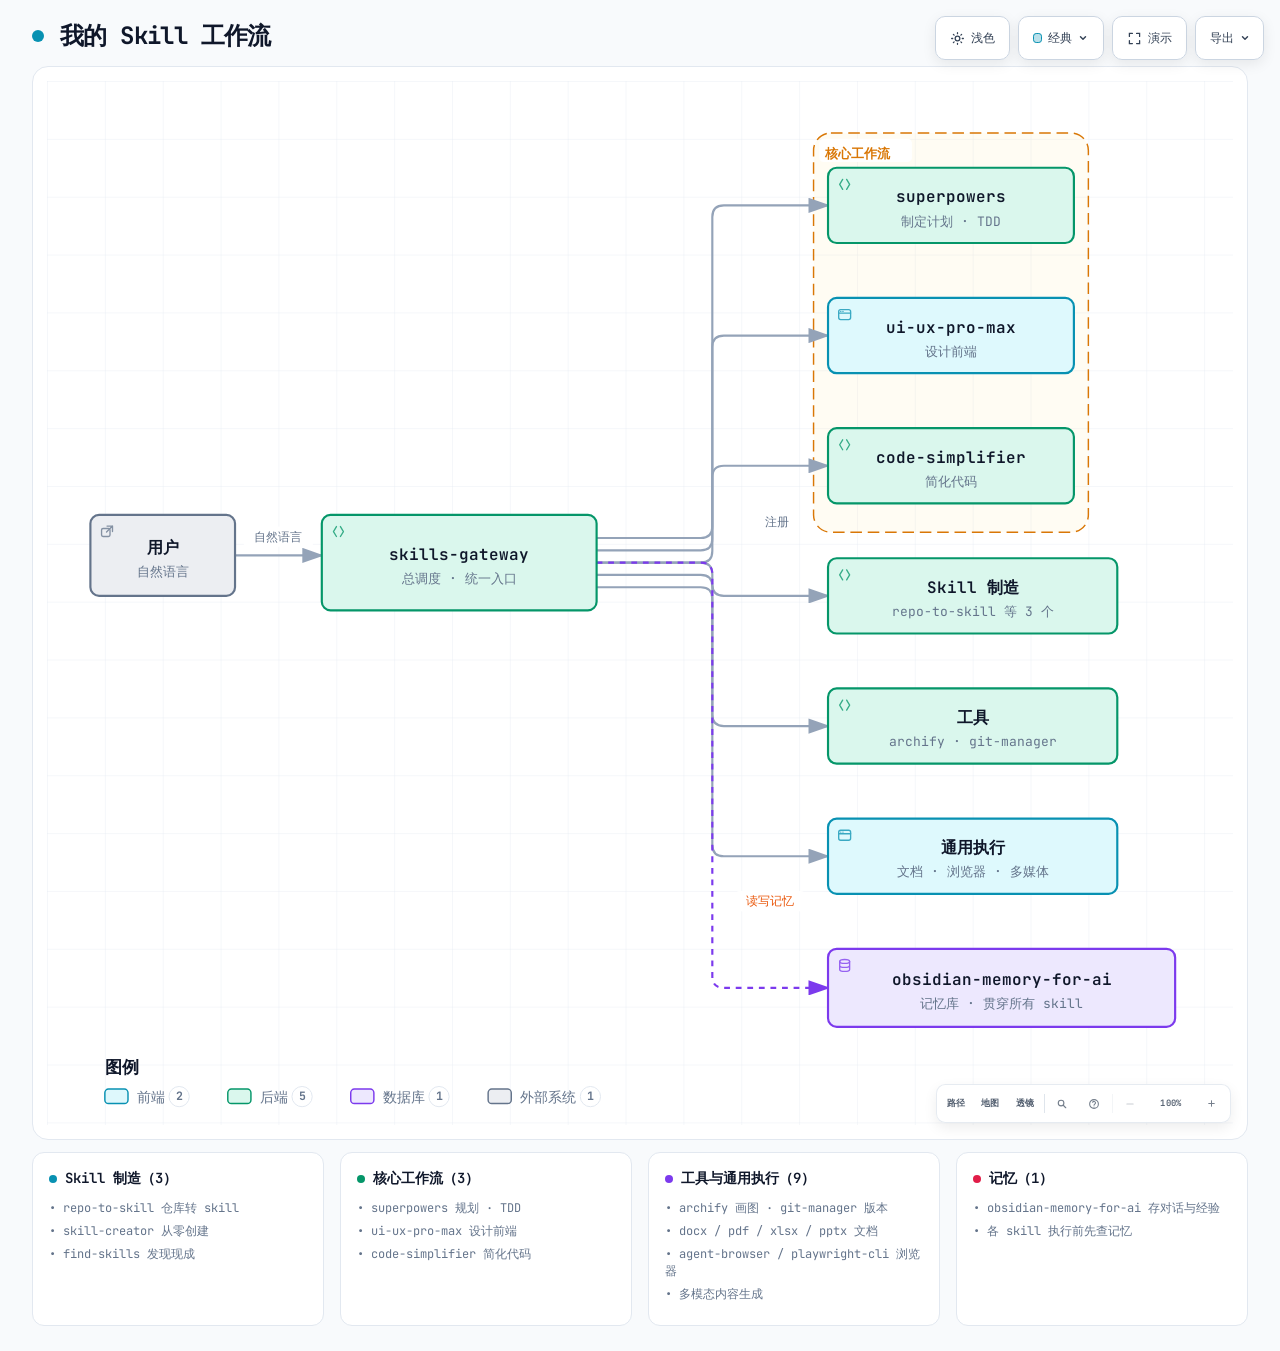
==== static/diagrams/skill-workflow.html @ 8b6e2d7c "init: Kolimn's Blog 个人 AI 实践笔记" ====
<!DOCTYPE html>
<html lang="zh-CN" data-theme="dark" data-preset="classic">
<head>
  <meta charset="UTF-8">
  <meta name="viewport" content="width=device-width, initial-scale=1.0">
  <meta name="generator" content="archify 2.16.0">
  <title>我的 Skill 工作流</title>
  <script>
    // Resolve the theme before first paint so light-preference users don't
    // see a dark flash. The toolbar script below re-applies with UI state.
    (function () {
      try {
        var theme = null;
        try {
          var param = new URLSearchParams(window.location.search).get('theme');
          if (param === 'light' || param === 'dark') theme = param;
          if (new URLSearchParams(window.location.search).get('embed') === '1') {
            document.documentElement.setAttribute('data-embed', 'true');
          }
          if (new URLSearchParams(window.location.search).get('present') === '1') {
            document.documentElement.setAttribute('data-present', 'true');
          }
        } catch (_) {}
        if (!theme) {
          try { theme = localStorage.getItem('archify-theme'); } catch (_) {}
        }
        if (theme !== 'light' && theme !== 'dark') {
          theme = window.matchMedia('(prefers-color-scheme: light)').matches ? 'light' : 'dark';
        }
        document.documentElement.setAttribute('data-theme', theme);
      } catch (_) {}
    })();
  </script>
  <!-- Async font load: a blackholed network must not block first paint.
       The body font stack falls back to system monospace until it lands. -->
  <link rel="preconnect" href="https://fonts.gstatic.com" crossorigin>
  <link href="https://fonts.googleapis.com/css2?family=JetBrains+Mono:wght@400;500;600;700&display=swap"
        rel="stylesheet" media="print" onload="this.media='all'">
  <noscript>
    <link href="https://fonts.googleapis.com/css2?family=JetBrains+Mono:wght@400;500;600;700&display=swap" rel="stylesheet">
  </noscript>
  <style>
    /* ==========================================================
       THEME VARIABLES — switch by toggling [data-theme] on <html>
       ========================================================== */
    :root,
    [data-theme="dark"] {
      --bg: #020617;
      --grid: #1e293b;
      --text: #ffffff;
      --text-muted: #94a3b8;
      --text-dim: #475569;
      /* UI chrome and menu hints need more contrast than SVG .t-dim accents */
      --text-faint: #7d8da1;

      --panel: rgba(15, 23, 42, 0.5);
      --panel-border: #1e293b;
      --lane-fill: rgba(15, 23, 42, 0.22);
      --lane-stroke: #334155;

      --arrow: #64748b;
      --arrow-emphasis: #34d399;

      /* Opaque mask color used behind semi-transparent component fills
         so the arrows drawn underneath are properly hidden. */
      --mask: #0f172a;

      --frontend-fill:    rgba(8, 51, 68, 0.4);
      --frontend-stroke:  #22d3ee;
      --backend-fill:     rgba(6, 78, 59, 0.4);
      --backend-stroke:   #34d399;
      --database-fill:    rgba(76, 29, 149, 0.4);
      --database-stroke:  #a78bfa;
      --cloud-fill:       rgba(120, 53, 15, 0.3);
      --cloud-stroke:     #fbbf24;
      --security-fill:    rgba(136, 19, 55, 0.4);
      --security-stroke:  #fb7185;
      --messagebus-fill:  rgba(251, 146, 60, 0.3);
      --messagebus-stroke:#fb923c;
      --external-fill:    rgba(30, 41, 59, 0.5);
      --external-stroke:  #94a3b8;

      --toolbar-bg:       rgba(15, 23, 42, 0.8);
      --toolbar-border:   #334155;
      --toolbar-text:     #e2e8f0;
      --toolbar-hover:    rgba(15, 23, 42, 0.95);
      --toolbar-menu-bg:  #0f172a;
    }

    [data-theme="light"] {
      --bg: #f8fafc;
      --grid: #e2e8f0;
      --text: #0f172a;
      --text-muted: #64748b;
      --text-dim: #94a3b8;
      --text-faint: #64748b;

      --panel: #ffffff;
      --panel-border: #e2e8f0;
      --lane-fill: rgba(248, 250, 252, 0.65);
      --lane-stroke: #cbd5e1;

      --arrow: #94a3b8;
      --arrow-emphasis: #059669;

      --mask: #ffffff;

      --frontend-fill:    rgba(34, 211, 238, 0.15);
      --frontend-stroke:  #0891b2;
      --backend-fill:     rgba(52, 211, 153, 0.18);
      --backend-stroke:   #059669;
      --database-fill:    rgba(167, 139, 250, 0.2);
      --database-stroke:  #7c3aed;
      --cloud-fill:       rgba(251, 191, 36, 0.18);
      --cloud-stroke:     #d97706;
      --security-fill:    rgba(251, 113, 133, 0.15);
      --security-stroke:  #e11d48;
      --messagebus-fill:  rgba(251, 146, 60, 0.15);
      --messagebus-stroke:#ea580c;
      --external-fill:    rgba(148, 163, 184, 0.18);
      --external-stroke:  #64748b;

      --toolbar-bg:       rgba(255, 255, 255, 0.92);
      --toolbar-border:   #cbd5e1;
      --toolbar-text:     #334155;
      --toolbar-hover:    #ffffff;
      --toolbar-menu-bg:  #ffffff;
    }

    /* ==========================================================
       SIGNAL FLOW — an opt-in, motion-forward visual preset.
       The variables also target a standalone exported SVG, whose
       root carries data-preset and data-theme directly.
       ========================================================== */
    [data-preset="signal-flow"][data-theme="dark"] {
      --bg: #030711;
      --grid: #15233a;
      --panel: rgba(6, 14, 28, 0.78);
      --panel-border: #1d3350;
      --lane-fill: rgba(9, 22, 40, 0.5);
      --lane-stroke: #2c4564;
      --text: #f5fbff;
      --text-muted: #9eb0c7;
      --text-dim: #52667f;
      --text-faint: #7890ad;
      --mask: #07101e;
      --frontend-fill: rgba(6, 182, 212, 0.14);
      --frontend-stroke: #67e8f9;
      --backend-fill: rgba(16, 185, 129, 0.14);
      --backend-stroke: #5eead4;
      --database-fill: rgba(139, 92, 246, 0.16);
      --database-stroke: #c4b5fd;
      --cloud-fill: rgba(245, 158, 11, 0.13);
      --cloud-stroke: #fcd34d;
      --security-fill: rgba(244, 63, 94, 0.13);
      --security-stroke: #fda4af;
      --messagebus-fill: rgba(249, 115, 22, 0.13);
      --messagebus-stroke: #fdba74;
      --external-fill: rgba(71, 85, 105, 0.24);
      --external-stroke: #a5b4c7;
      --arrow: #7890ad;
      --arrow-emphasis: #2dd4bf;
      --toolbar-bg: rgba(7, 16, 30, 0.86);
      --toolbar-border: #29415f;
      --toolbar-menu-bg: #07101e;
    }

    [data-preset="signal-flow"][data-theme="light"] {
      --bg: #f4f9fc;
      --grid: #d4e5ee;
      --panel: rgba(255, 255, 255, 0.82);
      --panel-border: #bfd5e2;
      --lane-fill: rgba(232, 243, 248, 0.62);
      --lane-stroke: #a9c5d5;
      --text: #102638;
      --text-muted: #587287;
      --text-dim: #8aa2b4;
      --text-faint: #668397;
      --mask: #ffffff;
      --frontend-fill: rgba(6, 182, 212, 0.09);
      --frontend-stroke: #0789a1;
      --backend-fill: rgba(5, 150, 105, 0.09);
      --backend-stroke: #087f69;
      --database-fill: rgba(124, 58, 237, 0.09);
      --database-stroke: #7254c7;
      --cloud-fill: rgba(217, 119, 6, 0.08);
      --cloud-stroke: #b9670b;
      --security-fill: rgba(225, 29, 72, 0.08);
      --security-stroke: #c53a59;
      --messagebus-fill: rgba(234, 88, 12, 0.08);
      --messagebus-stroke: #c65f27;
      --external-fill: rgba(100, 116, 139, 0.1);
      --external-stroke: #607a8c;
      --arrow: #7b97aa;
      --arrow-emphasis: #0d9488;
    }

    /* ==========================================================
       BLUEPRINT — a review-first drafting preset for deployment,
       infrastructure, and technical design documentation. It keeps
       the same semantic palette and geometry while trading glow for
       precise grid contrast, squared materials, and drafting marks.
       ========================================================== */
    [data-preset="blueprint"][data-theme="dark"] {
      --bg: #06131f;
      --grid: #17425a;
      --panel: rgba(7, 27, 43, 0.9);
      --panel-border: #27627f;
      --lane-fill: rgba(10, 43, 66, 0.36);
      --lane-stroke: #34799a;
      --text: #e3f6ff;
      --text-muted: #91b8ca;
      --text-dim: #557e92;
      --text-faint: #739caf;
      --mask: #0a2031;
      --frontend-fill: rgba(26, 157, 193, 0.14);
      --frontend-stroke: #66d9ef;
      --backend-fill: rgba(31, 155, 124, 0.13);
      --backend-stroke: #69dfbd;
      --database-fill: rgba(120, 105, 196, 0.14);
      --database-stroke: #b4a8ff;
      --cloud-fill: rgba(197, 145, 43, 0.13);
      --cloud-stroke: #ffd166;
      --security-fill: rgba(199, 76, 104, 0.13);
      --security-stroke: #ff8da1;
      --messagebus-fill: rgba(207, 112, 49, 0.13);
      --messagebus-stroke: #ffad66;
      --external-fill: rgba(84, 119, 139, 0.18);
      --external-stroke: #a7cad9;
      --arrow: #78a3b7;
      --arrow-emphasis: #64dfc1;
      --toolbar-bg: rgba(7, 28, 45, 0.92);
      --toolbar-border: #34799a;
      --toolbar-text: #d8f3ff;
      --toolbar-hover: rgba(18, 58, 83, 0.95);
      --toolbar-menu-bg: #0a2031;
    }

    [data-preset="blueprint"][data-theme="light"] {
      --bg: #edf7fa;
      --grid: #b5d5e1;
      --panel: rgba(249, 253, 255, 0.94);
      --panel-border: #78aabd;
      --lane-fill: rgba(210, 232, 240, 0.42);
      --lane-stroke: #83b2c4;
      --text: #123344;
      --text-muted: #4e7486;
      --text-dim: #86a6b4;
      --text-faint: #668c9d;
      --mask: #f9fdff;
      --frontend-fill: rgba(8, 145, 178, 0.08);
      --frontend-stroke: #087f9c;
      --backend-fill: rgba(5, 128, 101, 0.08);
      --backend-stroke: #08755f;
      --database-fill: rgba(100, 75, 180, 0.08);
      --database-stroke: #6757a8;
      --cloud-fill: rgba(181, 120, 15, 0.08);
      --cloud-stroke: #a86609;
      --security-fill: rgba(190, 48, 80, 0.07);
      --security-stroke: #b32f50;
      --messagebus-fill: rgba(196, 81, 22, 0.07);
      --messagebus-stroke: #b65120;
      --external-fill: rgba(79, 112, 128, 0.08);
      --external-stroke: #506f7e;
      --arrow: #6d93a5;
      --arrow-emphasis: #087f69;
      --toolbar-bg: rgba(247, 252, 254, 0.94);
      --toolbar-border: #8ab5c5;
      --toolbar-text: #294f61;
      --toolbar-hover: #ffffff;
      --toolbar-menu-bg: #f9fdff;
    }

    /* ==========================================================
       EDITORIAL — a warm, publication-minded preset for design
       reviews, launch notes, and documentation. The diagram keeps
       the same semantic palette and exact geometry, but trades
       software chrome for paper, ink, ruled structure, and one
       restrained vermilion accent.
       ========================================================== */
    [data-preset="editorial"][data-theme="dark"] {
      --bg: #181611;
      --grid: #39342a;
      --panel: rgba(35, 31, 24, 0.96);
      --panel-border: #625a4a;
      --lane-fill: rgba(52, 46, 35, 0.46);
      --lane-stroke: #726957;
      --text: #f4eddf;
      --text-muted: #b9ae9b;
      --text-dim: #776e60;
      --text-faint: #9d917e;
      --mask: #231f18;
      --frontend-fill: rgba(43, 133, 142, 0.16);
      --frontend-stroke: #7fc6c7;
      --backend-fill: rgba(63, 132, 92, 0.16);
      --backend-stroke: #8fc29e;
      --database-fill: rgba(117, 91, 141, 0.17);
      --database-stroke: #c0a4d0;
      --cloud-fill: rgba(170, 119, 49, 0.16);
      --cloud-stroke: #d8ad68;
      --security-fill: rgba(157, 69, 65, 0.17);
      --security-stroke: #df9085;
      --messagebus-fill: rgba(174, 79, 42, 0.16);
      --messagebus-stroke: #df946f;
      --external-fill: rgba(126, 115, 96, 0.18);
      --external-stroke: #b8ad99;
      --arrow: #948978;
      --arrow-emphasis: #dd6b3d;
      --toolbar-bg: rgba(35, 31, 24, 0.92);
      --toolbar-border: #625a4a;
      --toolbar-text: #eee5d5;
      --toolbar-hover: #302a20;
      --toolbar-menu-bg: #231f18;
    }

    [data-preset="editorial"][data-theme="light"] {
      --bg: #f2eee5;
      --grid: #d8d0c2;
      --panel: rgba(251, 248, 241, 0.97);
      --panel-border: #c4b9a6;
      --lane-fill: rgba(229, 221, 207, 0.42);
      --lane-stroke: #b8aa94;
      --text: #242018;
      --text-muted: #6f6658;
      --text-dim: #a09788;
      --text-faint: #817767;
      --mask: #fbf8f1;
      --frontend-fill: rgba(31, 117, 126, 0.09);
      --frontend-stroke: #287e84;
      --backend-fill: rgba(42, 119, 75, 0.09);
      --backend-stroke: #397b53;
      --database-fill: rgba(105, 75, 130, 0.09);
      --database-stroke: #765d86;
      --cloud-fill: rgba(157, 103, 31, 0.1);
      --cloud-stroke: #9a671f;
      --security-fill: rgba(153, 58, 52, 0.09);
      --security-stroke: #9e463f;
      --messagebus-fill: rgba(182, 70, 27, 0.09);
      --messagebus-stroke: #ad4b25;
      --external-fill: rgba(101, 91, 75, 0.09);
      --external-stroke: #746b5e;
      --arrow: #8a806f;
      --arrow-emphasis: #bb4c23;
      --toolbar-bg: rgba(251, 248, 241, 0.94);
      --toolbar-border: #c4b9a6;
      --toolbar-text: #40392f;
      --toolbar-hover: #fffdf8;
      --toolbar-menu-bg: #fbf8f1;
    }

    * { margin: 0; padding: 0; box-sizing: border-box; }

    body {
      font-family: 'JetBrains Mono', ui-monospace, SFMono-Regular, Menlo, Consolas, 'DejaVu Sans Mono', 'Liberation Mono', 'Noto Sans Mono CJK SC', 'PingFang SC', 'Hiragino Sans GB', 'Microsoft YaHei', monospace;
      background: var(--bg);
      min-height: 100vh;
      padding: 2rem;
      color: var(--text);
      transition: background 0.2s ease, color 0.2s ease;
    }

    html[data-preset="signal-flow"] body {
      background-image:
        radial-gradient(circle at 18% -8%, rgba(34, 211, 238, 0.14), transparent 34rem),
        radial-gradient(circle at 92% 18%, rgba(139, 92, 246, 0.12), transparent 30rem);
      background-attachment: fixed;
    }
    html[data-preset="signal-flow"][data-theme="light"] body {
      background-image:
        radial-gradient(circle at 18% -8%, rgba(6, 182, 212, 0.12), transparent 34rem),
        radial-gradient(circle at 92% 18%, rgba(139, 92, 246, 0.08), transparent 30rem);
    }
    html[data-preset="blueprint"] body {
      background-image:
        linear-gradient(var(--grid) 1px, transparent 1px),
        linear-gradient(90deg, var(--grid) 1px, transparent 1px);
      background-size: 32px 32px;
      background-position: -1px -1px;
      background-attachment: fixed;
    }
    html[data-preset="editorial"] body {
      background-image:
        linear-gradient(90deg, transparent 0, transparent 5.4rem, color-mix(in srgb, var(--security-stroke) 18%, transparent) 5.4rem, color-mix(in srgb, var(--security-stroke) 18%, transparent) calc(5.4rem + 1px), transparent calc(5.4rem + 1px)),
        repeating-linear-gradient(0deg, transparent 0, transparent 31px, color-mix(in srgb, var(--grid) 36%, transparent) 31px, color-mix(in srgb, var(--grid) 36%, transparent) 32px);
      background-attachment: fixed;
    }

    /* Gallery/embed mode keeps the generated artifact as the source of truth
       while presenting only its diagram surface inside a proof card. */
    html[data-embed="true"] body {
      min-height: 0;
      padding: 0;
      overflow: hidden;
      background: var(--bg);
      background-image: none;
    }
    html[data-embed="true"] .toolbar,
    html[data-embed="true"] .header,
    html[data-embed="true"] .cards,
    html[data-embed="true"] .diagram-nav,
    html[data-embed="true"] .overview-map,
    html[data-embed="true"] .focus-chip,
    html[data-embed="true"] .route-probe,
    html[data-embed="true"] .semantic-lens,
    html[data-embed="true"] .diagram-guide,
    html[data-embed="true"] .node-finder,
    html[data-embed="true"] .guided-views { display: none !important; }
    html[data-embed="true"] .container { max-width: none; }
    html[data-embed="true"] .diagram-container {
      padding: 0.5rem;
      border: 0;
      border-radius: 0;
      box-shadow: none;
    }
    html[data-embed="true"] .diagram-container svg { min-width: 0; }

    /* Share Chapter Cue lives in the HTML viewer layer, not inside the SVG.
       It gives one-shot embeds a title, authored note, truthful stop order,
       and lifecycle state while canonical diagram geometry stays untouched. */
    .share-chapter-cue { display: none; }
    html[data-embed="true"][data-share-playback="true"] .share-chapter-cue:not([hidden]),
    html[data-embed="true"][data-share-moment="true"] .share-chapter-cue:not([hidden]) {
      position: absolute;
      z-index: 18;
      top: 0.85rem;
      left: 50%;
      display: grid;
      grid-template-columns: auto minmax(9rem, 13.5rem) minmax(0, 1fr);
      align-items: center;
      gap: 0.45rem 0.85rem;
      width: min(52rem, calc(100% - 1.5rem));
      min-height: 3.35rem;
      padding: 0.55rem 0.75rem 0.65rem;
      overflow: hidden;
      border: 1px solid color-mix(in srgb, var(--frontend-stroke) 42%, var(--toolbar-border));
      border-radius: 0.75rem;
      background:
        linear-gradient(115deg, color-mix(in srgb, var(--frontend-fill) 52%, transparent), transparent 45%),
        color-mix(in srgb, var(--toolbar-menu-bg) 92%, transparent);
      color: var(--toolbar-text);
      box-shadow: 0 14px 42px rgba(0, 0, 0, 0.3), inset 0 1px 0 rgba(255, 255, 255, 0.045);
      backdrop-filter: blur(16px);
      pointer-events: none;
      animation: archify-share-cue-enter 280ms cubic-bezier(0.22, 1, 0.36, 1) both;
    }
    html[data-preset="blueprint"] .share-chapter-cue {
      border-radius: 0.2rem;
      background:
        linear-gradient(90deg, color-mix(in srgb, var(--frontend-fill) 46%, transparent), transparent 36%),
        var(--toolbar-menu-bg);
      box-shadow: 0 10px 28px rgba(0, 0, 0, 0.2);
      backdrop-filter: none;
    }
    html[data-preset="editorial"] .share-chapter-cue {
      border-color: var(--panel-border);
      background:
        linear-gradient(90deg, color-mix(in srgb, var(--security-fill) 58%, transparent), transparent 42%),
        var(--toolbar-menu-bg);
      box-shadow: 0 10px 30px color-mix(in srgb, #000 18%, transparent);
      backdrop-filter: none;
    }
    html[data-preset="editorial"] .share-chapter-state { color: var(--arrow-emphasis); }
    html[data-preset="editorial"] .share-chapter-state::before {
      border-radius: 0;
      box-shadow: none;
      transform: rotate(45deg) scale(0.8);
    }
    .share-chapter-index {
      display: grid;
      gap: 0.12rem;
      min-width: 5rem;
      padding-right: 0.75rem;
      border-right: 1px solid var(--toolbar-border);
    }
    .share-chapter-state {
      display: inline-flex;
      align-items: center;
      gap: 0.36rem;
      color: var(--frontend-stroke);
      font-size: 0.5rem;
      font-weight: 800;
      letter-spacing: 0.14em;
      text-transform: uppercase;
    }
    .share-chapter-state::before {
      width: 0.38rem;
      height: 0.38rem;
      border-radius: 50%;
      background: currentColor;
      box-shadow: 0 0 10px currentColor;
      content: '';
    }
    .share-chapter-cue[data-state="playing"] .share-chapter-state::before {
      animation: archify-share-cue-pulse 1.15s ease-in-out infinite;
    }
    .share-chapter-count {
      color: var(--text-faint);
      font-size: 0.5rem;
      font-weight: 700;
      letter-spacing: 0.08em;
      text-transform: uppercase;
    }
    .share-chapter-copy { min-width: 0; }
    .share-chapter-copy strong,
    .share-chapter-copy small,
    .share-chapter-route {
      display: block;
      overflow: hidden;
      text-overflow: ellipsis;
      white-space: nowrap;
    }
    .share-chapter-copy strong {
      color: var(--toolbar-text);
      font-size: 0.6875rem;
      line-height: 1.35;
    }
    .share-chapter-copy small {
      margin-top: 0.08rem;
      color: var(--text-muted);
      font-size: 0.5rem;
      line-height: 1.35;
    }
    .share-chapter-route {
      color: color-mix(in srgb, var(--frontend-stroke) 76%, var(--text-muted));
      font-size: 0.5625rem;
      font-weight: 650;
      letter-spacing: 0.015em;
      text-align: right;
    }
    .share-chapter-progress {
      position: absolute;
      right: 0;
      bottom: 0;
      left: 0;
      height: 2px;
      overflow: hidden;
      background: color-mix(in srgb, var(--toolbar-border) 72%, transparent);
    }
    .share-chapter-progress span {
      display: block;
      width: 100%;
      height: 100%;
      background: linear-gradient(90deg, var(--frontend-stroke), var(--database-stroke));
      box-shadow: 0 0 12px var(--frontend-stroke);
      transform: scaleX(0);
      transform-origin: left center;
    }

    /* Presentation Stage is a viewer-only layer: it gives the live diagram
       the viewport while keeping guided views, theme, focus, and exports real.
       Embed mode wins when both query parameters are present. */
    html[data-present="true"]:not([data-embed="true"]) body {
      height: 100dvh;
      min-height: 0;
      padding: 1rem;
      overflow: hidden;
    }
    html[data-present="true"]:not([data-embed="true"]) .container {
      display: flex;
      flex-direction: column;
      gap: 0.75rem;
      width: 100%;
      max-width: none;
      height: calc(100dvh - 2rem);
    }
    html[data-present="true"]:not([data-embed="true"]) .header {
      flex: none;
      min-width: 0;
      margin: 0;
      padding-right: 23rem;
    }
    html[data-present="true"]:not([data-embed="true"]) .header-row { margin-bottom: 0.25rem; }
    html[data-present="true"]:not([data-embed="true"]) .subtitle {
      overflow: hidden;
      text-overflow: ellipsis;
      white-space: nowrap;
    }
    html[data-present="true"]:not([data-embed="true"]) .guided-views {
      flex: none;
      margin-bottom: 0;
    }
    html[data-present="true"]:not([data-embed="true"]) .diagram-container {
      display: flex;
      flex: 1 1 auto;
      align-items: center;
      justify-content: center;
      min-height: 0;
      padding: 0.75rem;
      padding-bottom: calc(0.75rem + var(--archify-nav-reserve));
    }
    html[data-present="true"]:not([data-embed="true"]) .diagram-container > svg {
      flex: 1 1 auto;
      height: 100%;
      min-height: 0;
      width: 100%;
      min-width: 0;
    }
    html[data-present="true"]:not([data-embed="true"]) .cards { display: none; }
    html[data-present="true"]:not([data-embed="true"]) #btn-present {
      border-color: var(--frontend-stroke);
      color: var(--frontend-stroke);
    }

    /* The reader owns only the outer scale. Wide diagrams keep one authored
       SVG/viewBox while the runtime chooses a desktop width from the actual
       vertical budget. This avoids device-specific files and breakpoint
       jumps between a laptop and a tall monitor. */
    .container {
      width: 100%;
      max-width: var(--archify-reader-width, 1440px);
      margin: 0 auto;
    }
    @media (min-width: 768px) and (max-height: 920px) {
      .header { margin-bottom: 1rem; }
      .diagram-container { padding: 1rem; }
      .cards { margin-top: 1rem; }
      .card { padding: 1rem; }
    }

    .header { margin-bottom: 1.5rem; padding-right: 29.5rem; }

    html[data-preset="signal-flow"] .header,
    html[data-preset="blueprint"] .header,
    html[data-preset="editorial"] .header { padding-right: 29.5rem; }

    .header-row {
      display: flex;
      align-items: center;
      gap: 1rem;
      margin-bottom: 0.5rem;
    }

    .pulse-dot {
      width: 12px;
      height: 12px;
      background: var(--frontend-stroke);
      border-radius: 50%;
      animation: none;
    }

    html[data-motion-capable="true"] .pulse-dot { animation: pulse 2s infinite; }

    @keyframes pulse {
      0%, 100% { opacity: 1; }
      50% { opacity: 0.5; }
    }

    h1 {
      font-size: 1.5rem;
      font-weight: 700;
      letter-spacing: -0.025em;
    }

    .subtitle {
      color: var(--text-muted);
      font-size: 0.875rem;
      margin-left: 1.75rem;
    }

    html[data-preset="signal-flow"] .header-row::after {
      content: attr(data-preset-badge-signal-flow);
      margin-left: auto;
      color: var(--frontend-stroke);
      border: 1px solid var(--frontend-stroke);
      border-radius: 999px;
      padding: 0.28rem 0.6rem;
      font-size: 0.625rem;
      letter-spacing: 0.12em;
      opacity: 0.82;
      box-shadow: 0 0 20px rgba(34, 211, 238, 0.12);
      white-space: nowrap;
    }

    html[data-preset="blueprint"] .pulse-dot {
      width: 10px;
      height: 10px;
      border: 1px solid var(--frontend-stroke);
      border-radius: 1px;
      background: transparent;
      box-shadow: inset 0 0 0 2px var(--bg);
      transform: rotate(45deg);
      animation: none;
    }
    html[data-preset="blueprint"] .header-row::after {
      content: attr(data-preset-badge-blueprint);
      margin-left: auto;
      padding: 0.28rem 0.55rem;
      border-top: 1px solid var(--frontend-stroke);
      border-bottom: 1px solid var(--frontend-stroke);
      color: var(--frontend-stroke);
      font-size: 0.5625rem;
      font-weight: 700;
      letter-spacing: 0.14em;
      white-space: nowrap;
    }

    html[data-preset="editorial"] h1,
    html[data-preset="editorial"] .card h3 {
      font-family: Georgia, 'Times New Roman', 'Songti SC', STSong, serif;
      letter-spacing: -0.02em;
    }
    html[data-preset="editorial"] h1 { font-size: 1.72rem; font-weight: 600; }
    html[data-preset="editorial"] .pulse-dot {
      width: 9px;
      height: 9px;
      border: 1px solid var(--arrow-emphasis);
      border-radius: 0;
      background: var(--arrow-emphasis);
      box-shadow: 0 0 0 3px color-mix(in srgb, var(--arrow-emphasis) 14%, transparent);
      transform: rotate(45deg);
      animation: none;
    }
    html[data-preset="editorial"] .header-row::after {
      content: attr(data-preset-badge-editorial);
      margin-left: auto;
      padding: 0.32rem 0 0.24rem;
      border-bottom: 2px solid var(--arrow-emphasis);
      color: var(--arrow-emphasis);
      font-family: Georgia, 'Times New Roman', serif;
      font-size: 0.625rem;
      font-style: italic;
      font-weight: 600;
      letter-spacing: 0.08em;
      white-space: nowrap;
    }

    .diagram-container {
      --archify-nav-reserve: 0px;
      background: var(--panel);
      border-radius: 1rem;
      border: 1px solid var(--panel-border);
      padding: 1.5rem;
      padding-bottom: calc(1.5rem + var(--archify-nav-reserve));
      overflow: hidden;
      position: relative;
    }

    html[data-preset="signal-flow"] .diagram-container {
      position: relative;
      overflow: hidden;
      background: linear-gradient(180deg, rgba(8, 20, 38, 0.82), rgba(3, 8, 18, 0.94));
      box-shadow: inset 0 1px 0 rgba(255, 255, 255, 0.04), 0 28px 80px rgba(0, 0, 0, 0.34);
    }
    html[data-preset="signal-flow"][data-theme="light"] .diagram-container {
      background: linear-gradient(180deg, rgba(255, 255, 255, 0.9), rgba(237, 246, 250, 0.94));
      box-shadow: inset 0 1px 0 rgba(255, 255, 255, 0.72), 0 24px 60px rgba(45, 78, 99, 0.12);
    }
    html[data-preset="blueprint"] .diagram-container {
      border-color: var(--panel-border);
      border-radius: 0.35rem;
      background: var(--panel);
      box-shadow:
        inset 0 0 0 1px color-mix(in srgb, var(--panel-border) 34%, transparent),
        0 18px 48px rgba(0, 0, 0, 0.16);
    }
    html[data-preset="blueprint"] .diagram-container::after {
      content: "";
      position: absolute;
      z-index: 10;
      inset: 0.7rem;
      pointer-events: none;
      background:
        linear-gradient(var(--frontend-stroke), var(--frontend-stroke)) left top / 1.35rem 1px no-repeat,
        linear-gradient(var(--frontend-stroke), var(--frontend-stroke)) left top / 1px 1.35rem no-repeat,
        linear-gradient(var(--frontend-stroke), var(--frontend-stroke)) right top / 1.35rem 1px no-repeat,
        linear-gradient(var(--frontend-stroke), var(--frontend-stroke)) right top / 1px 1.35rem no-repeat,
        linear-gradient(var(--frontend-stroke), var(--frontend-stroke)) left bottom / 1.35rem 1px no-repeat,
        linear-gradient(var(--frontend-stroke), var(--frontend-stroke)) left bottom / 1px 1.35rem no-repeat,
        linear-gradient(var(--frontend-stroke), var(--frontend-stroke)) right bottom / 1.35rem 1px no-repeat,
        linear-gradient(var(--frontend-stroke), var(--frontend-stroke)) right bottom / 1px 1.35rem no-repeat;
      opacity: 0.58;
    }
    html[data-preset="editorial"] .diagram-container {
      overflow: hidden;
      border-color: var(--panel-border);
      border-radius: 0.38rem;
      background:
        linear-gradient(90deg, color-mix(in srgb, var(--security-fill) 58%, transparent), transparent 12%),
        var(--panel);
      box-shadow:
        0 1px 0 color-mix(in srgb, var(--text) 6%, transparent),
        0 18px 48px color-mix(in srgb, #000 19%, transparent);
    }
    html[data-preset="editorial"] .diagram-container::after {
      position: absolute;
      z-index: 10;
      top: 0.72rem;
      right: 1.25rem;
      padding: 0.2rem 0.52rem;
      border: 1px solid var(--panel-border);
      background: var(--panel);
      color: var(--arrow-emphasis);
      content: attr(data-preset-badge-editorial-plate);
      font-family: Georgia, 'Times New Roman', serif;
      font-size: 0.52rem;
      font-style: italic;
      font-weight: 600;
      letter-spacing: 0.09em;
      pointer-events: none;
    }
    html[data-embed="true"][data-preset="editorial"] .diagram-container::after { display: none; }
    html[data-motion-capable="true"][data-preset="signal-flow"][data-ambient-motion="running"] .diagram-container::before {
      content: "";
      position: absolute;
      inset: 0;
      pointer-events: none;
      background: linear-gradient(115deg, transparent 28%, rgba(103, 232, 249, 0.035) 48%, transparent 68%);
      transform: translateX(-70%);
      animation: archify-signal-scan 4.8s ease-in-out 1 both;
    }

    /* Motion Governor gives the reader a real static state and gives the
       strongest semantic action the only motion budget. Atmosphere resets to
       its authored base instead of freezing mid-cycle. Static artifacts never
       start a decorative pulse or scan. */
    html:not([data-motion-capable="true"]) svg[data-animation="trace"] [data-animate] {
      animation: none !important;
    }
    html[data-motion="still"] .pulse-dot,
    html[data-motion="still"] .diagram-container::before,
    html[data-motion="still"] svg[data-animation="trace"] [data-animate],
    html[data-motion-owner] .pulse-dot,
    html[data-motion-owner] .diagram-container::before,
    html[data-motion-owner] svg[data-animation="trace"] [data-animate],
    html[data-embed="true"] .pulse-dot,
    html[data-embed="true"] .diagram-container::before,
    html[data-share-playback="true"] .pulse-dot,
    html[data-share-playback="true"] .diagram-container::before,
    html[data-document-hidden="true"] .pulse-dot,
    html[data-document-hidden="true"] .diagram-container::before,
    html[data-document-hidden="true"] svg[data-animation="trace"] [data-animate] {
      animation: none !important;
    }
    html[data-motion="still"] .diagram-container::before,
    html[data-motion-owner] .diagram-container::before,
    html[data-embed="true"] .diagram-container::before,
    html[data-share-playback="true"] .diagram-container::before {
      opacity: 0;
    }
    html[data-motion="still"] .guided-view-progress span,
    html[data-motion="still"] .guided-story-caption,
    html[data-motion="still"] .story-trail-flow,
    html[data-motion="still"] .intent-trace-flow,
    html[data-motion="still"] .route-probe-flow,
    html[data-motion="still"] .route-journey-flow,
    html[data-motion="still"] .semantic-lens-flow,
    html[data-motion="still"] .diagram-guide,
    html[data-motion="still"] [data-story-step],
    html[data-motion="still"] .overview-map-live,
    html[data-motion="still"] .guided-view-stop,
    html[data-motion="still"] .share-chapter-cue,
    html[data-motion="still"] .share-chapter-state::before,
    html[data-motion="still"] .share-chapter-progress span,
    html[data-document-hidden="true"] .guided-view-progress span,
    html[data-document-hidden="true"] .story-trail-flow,
    html[data-document-hidden="true"] .intent-trace-flow,
    html[data-document-hidden="true"] .route-probe-flow,
    html[data-document-hidden="true"] .route-journey-flow,
    html[data-document-hidden="true"] .semantic-lens-flow,
    html[data-document-hidden="true"] .diagram-guide,
    html[data-document-hidden="true"] [data-story-step],
    html[data-document-hidden="true"] .overview-map-live,
    html[data-document-hidden="true"] .guided-view-stop,
    html[data-document-hidden="true"] .share-chapter-cue,
    html[data-document-hidden="true"] .share-chapter-state::before,
    html[data-document-hidden="true"] .share-chapter-progress span {
      animation: none !important;
    }
    html[data-motion="still"] .guided-view-progress span {
      transform: scaleX(1) !important;
    }
    html[data-motion="still"] svg[data-story-playing="true"] .story-trail-flow {
      stroke-dasharray: none;
      stroke-dashoffset: 0;
      opacity: 0.55;
    }
    html[data-motion="still"] .intent-trace-flow,
    html[data-motion="still"] .route-probe-flow {
      stroke-dasharray: none;
      stroke-dashoffset: 0;
      opacity: 0.72;
    }
    html[data-motion="still"] .route-journey-overlay,
    html[data-document-hidden="true"] .route-journey-overlay { display: none !important; }
    html[data-motion="still"] .relationship-pulse-overlay,
    html[data-motion="still"] .story-carrier-overlay,
    html[data-document-hidden="true"] .story-carrier-overlay { display: none !important; }
    html[data-motion="still"] .chapter-handoff-overlay { display: none !important; }
    html[data-motion="still"] .chapter-handoff-anchor { animation: none !important; }
    html[data-motion="still"] .guided-view-chapter,
    html[data-motion="still"] svg [data-node-id],
    html[data-motion="still"] svg [data-edge-from],
    html[data-motion="still"] svg [data-detail],
    html[data-motion="still"] svg [data-detail-anchor],
    html[data-motion="still"] svg [data-legend-hit],
    html[data-motion="still"] svg {
      transition: none !important;
    }

    svg {
      width: 100%;
      min-width: min(900px, 100%);
      display: block;
      transform-origin: 0 0;
      transition: transform 0.18s ease;
    }

    .diagram-container.is-camera-moving svg {
      transition: transform 0.42s cubic-bezier(0.22, 1, 0.36, 1);
    }
    .diagram-container.is-camera-transaction svg { transition: none; }
    .diagram-container.is-pannable { cursor: grab; }
    .diagram-container.is-panning { cursor: grabbing; user-select: none; }
    .diagram-container.is-panning svg { transition: none; }

    .diagram-nav {
      position: absolute;
      right: 1rem;
      bottom: 1rem;
      z-index: 12;
      display: inline-flex;
      align-items: center;
      max-width: calc(100% - 2rem);
      padding: 0.15rem;
      gap: 0;
      overflow-x: auto;
      border: 1px solid color-mix(in srgb, var(--toolbar-border) 48%, transparent);
      border-radius: 0.58rem;
      background: color-mix(in srgb, var(--toolbar-bg) 82%, transparent);
      box-shadow: 0 5px 14px rgba(0, 0, 0, 0.07);
      backdrop-filter: blur(10px);
      scrollbar-width: none;
    }
    .diagram-nav::-webkit-scrollbar { display: none; }
    .diagram-nav button,
    .focus-chip button,
    .guided-views button {
      border: 0;
      background: transparent;
      color: var(--toolbar-text);
      font: inherit;
      cursor: pointer;
    }
    .diagram-nav button {
      min-width: 2rem;
      height: 2rem;
      padding: 0 0.35rem;
      border-radius: 0.35rem;
      color: color-mix(in srgb, var(--toolbar-text) 68%, transparent);
      font-size: 0.56rem;
      font-weight: 600;
      letter-spacing: 0.02em;
      transition: background 0.15s, color 0.15s;
    }
    .diagram-nav button:hover,
    .diagram-nav button:focus-visible,
    .focus-chip button:hover,
    .focus-chip button:focus-visible,
    .guided-views button:hover,
    .guided-views button:focus-visible { background: var(--toolbar-hover); }
    .diagram-nav button:focus-visible,
    .focus-chip button:focus-visible,
    .guided-views button:focus-visible {
      outline: 2px solid var(--frontend-stroke);
      outline-offset: 1px;
    }
    .diagram-nav button:disabled { opacity: 0.38; cursor: default; }
    .diagram-nav button:disabled:hover { background: transparent; }
    .diagram-nav #btn-route-probe,
    .diagram-nav #btn-overview-map,
    .diagram-nav #btn-semantic-lens {
      min-width: auto;
      padding-inline: 0.5rem;
      color: color-mix(in srgb, var(--toolbar-text) 86%, transparent);
      font-weight: 650;
    }
    .diagram-nav #btn-node-finder,
    .diagram-nav [data-view="out"] {
      position: relative;
      margin-left: 0.25rem;
    }
    .diagram-nav #btn-node-finder::before,
    .diagram-nav [data-view="out"]::before {
      position: absolute;
      top: 0.4rem;
      bottom: 0.4rem;
      left: -0.13rem;
      width: 1px;
      background: color-mix(in srgb, var(--toolbar-border) 62%, transparent);
      content: "";
      pointer-events: none;
    }
    .diagram-nav-icon {
      display: block;
      width: 0.72rem;
      height: 0.72rem;
      margin: auto;
      background: currentColor;
      -webkit-mask-position: center;
      -webkit-mask-repeat: no-repeat;
      -webkit-mask-size: contain;
      mask-position: center;
      mask-repeat: no-repeat;
      mask-size: contain;
    }
    .diagram-nav-icon.find {
      -webkit-mask-image: url("data:image/svg+xml,%3Csvg xmlns='http://www.w3.org/2000/svg' viewBox='0 0 20 20'%3E%3Ccircle cx='8.5' cy='8.5' r='4.5' fill='none' stroke='black' stroke-width='1.8'/%3E%3Cpath d='m12 12 4 4' fill='none' stroke='black' stroke-width='1.8' stroke-linecap='round'/%3E%3C/svg%3E");
      mask-image: url("data:image/svg+xml,%3Csvg xmlns='http://www.w3.org/2000/svg' viewBox='0 0 20 20'%3E%3Ccircle cx='8.5' cy='8.5' r='4.5' fill='none' stroke='black' stroke-width='1.8'/%3E%3Cpath d='m12 12 4 4' fill='none' stroke='black' stroke-width='1.8' stroke-linecap='round'/%3E%3C/svg%3E");
    }
    .diagram-nav-icon.guide {
      -webkit-mask-image: url("data:image/svg+xml,%3Csvg xmlns='http://www.w3.org/2000/svg' viewBox='0 0 20 20'%3E%3Ccircle cx='10' cy='10' r='7' fill='none' stroke='black' stroke-width='1.7'/%3E%3Cpath d='M7.8 7.3a2.4 2.4 0 014.6.9c0 1.8-2.4 2-2.4 3.7M10 14.9h.01' fill='none' stroke='black' stroke-width='1.7' stroke-linecap='round'/%3E%3C/svg%3E");
      mask-image: url("data:image/svg+xml,%3Csvg xmlns='http://www.w3.org/2000/svg' viewBox='0 0 20 20'%3E%3Ccircle cx='10' cy='10' r='7' fill='none' stroke='black' stroke-width='1.7'/%3E%3Cpath d='M7.8 7.3a2.4 2.4 0 014.6.9c0 1.8-2.4 2-2.4 3.7M10 14.9h.01' fill='none' stroke='black' stroke-width='1.7' stroke-linecap='round'/%3E%3C/svg%3E");
    }
    .diagram-nav-icon.minus {
      -webkit-mask-image: url("data:image/svg+xml,%3Csvg xmlns='http://www.w3.org/2000/svg' viewBox='0 0 20 20'%3E%3Cpath d='M5 10h10' fill='none' stroke='black' stroke-width='1.8' stroke-linecap='round'/%3E%3C/svg%3E");
      mask-image: url("data:image/svg+xml,%3Csvg xmlns='http://www.w3.org/2000/svg' viewBox='0 0 20 20'%3E%3Cpath d='M5 10h10' fill='none' stroke='black' stroke-width='1.8' stroke-linecap='round'/%3E%3C/svg%3E");
    }
    .diagram-nav-icon.plus {
      -webkit-mask-image: url("data:image/svg+xml,%3Csvg xmlns='http://www.w3.org/2000/svg' viewBox='0 0 20 20'%3E%3Cpath d='M10 5v10M5 10h10' fill='none' stroke='black' stroke-width='1.8' stroke-linecap='round'/%3E%3C/svg%3E");
      mask-image: url("data:image/svg+xml,%3Csvg xmlns='http://www.w3.org/2000/svg' viewBox='0 0 20 20'%3E%3Cpath d='M10 5v10M5 10h10' fill='none' stroke='black' stroke-width='1.8' stroke-linecap='round'/%3E%3C/svg%3E");
    }
    .diagram-nav [data-view="reset"] {
      display: inline-flex;
      align-items: center;
      justify-content: center;
      gap: 0.2rem;
      min-width: 3.1rem;
      padding-inline: 0.35rem;
    }
    .diagram-nav [data-view="reset"][data-detail-visible] {
      min-width: 3.8rem;
    }
    .diagram-nav-detail {
      color: color-mix(in srgb, var(--toolbar-text) 52%, transparent);
      font-size: 0.44rem;
      font-weight: 700;
      line-height: 1;
      letter-spacing: 0.07em;
    }
    .diagram-nav-percent {
      color: color-mix(in srgb, var(--toolbar-text) 84%, transparent);
      font-size: 0.55rem;
      font-weight: 650;
      line-height: 1;
    }
    .diagram-container[data-camera-indicator="true"] .diagram-nav-detail,
    .diagram-container[data-camera-indicator="true"] .diagram-nav-percent { color: var(--frontend-stroke); }
    .diagram-nav #btn-diagram-guide[aria-expanded="true"] {
      color: var(--cloud-stroke);
      background: var(--toolbar-hover);
    }

    /* Semantic Radar is a deliberately simplified, viewer-only overview. It
       uses authored node bounds and the live camera viewport rather than
       cloning the canonical SVG, so IDs, filters, animation, and export state
       stay singular and deterministic. */
    .overview-map {
      position: absolute;
      right: 1rem;
      bottom: calc(4.15rem + var(--archify-nav-reserve));
      z-index: 12;
      width: 11.25rem;
      overflow: hidden;
      border: 1px solid color-mix(in srgb, var(--frontend-stroke) 52%, var(--toolbar-border));
      border-radius: 0.78rem;
      background: var(--toolbar-menu-bg);
      color: var(--toolbar-text);
      box-shadow: 0 16px 42px rgba(0, 0, 0, 0.3);
      backdrop-filter: blur(16px);
      font-size: 0.625rem;
    }
    .overview-map[hidden] { display: none; }
    .overview-map[data-docked="true"] {
      position: fixed;
      right: var(--archify-radar-right, 1rem);
      top: var(--archify-radar-top, 1rem);
      bottom: auto;
    }
    .overview-map[data-docked="true"][data-dock-side="left"] {
      right: auto;
      left: var(--archify-radar-left, 1rem);
    }
    html[data-preset="blueprint"] .overview-map { border-radius: 0.28rem; }
    .overview-map-head {
      display: grid;
      grid-template-columns: auto minmax(0, 1fr) auto;
      align-items: center;
      gap: 0.45rem;
      min-height: 2.25rem;
      padding: 0.42rem 0.48rem 0.38rem 0.55rem;
      border-bottom: 1px solid var(--toolbar-border);
      background: linear-gradient(110deg, color-mix(in srgb, var(--frontend-fill) 45%, transparent), transparent 68%);
      cursor: grab;
      touch-action: none;
      user-select: none;
    }
    .overview-map[data-panel-dragging="true"] .overview-map-head { cursor: grabbing; }
    .overview-map[data-placement-invalid="true"] {
      border-color: var(--security-stroke);
      box-shadow: 0 0 0 2px color-mix(in srgb, var(--security-stroke) 34%, transparent), 0 16px 42px rgba(0, 0, 0, 0.3);
    }
    .overview-map[data-compact="true"] {
      width: 7.4rem;
    }
    .overview-map[data-compact="true"] .overview-map-head {
      grid-template-columns: minmax(0, 1fr) auto;
      gap: 0.24rem;
      min-height: 1.5rem;
      padding: 0.05rem 0.16rem 0.05rem 0.32rem;
      border-bottom: 0;
    }
    .overview-map[data-compact="true"] .overview-map-live,
    .overview-map[data-compact="true"] .overview-map-copy,
    .overview-map[data-compact="true"] .overview-map-surface,
    .overview-map[data-compact="true"] .overview-map-hint {
      display: none;
    }
    .overview-map[data-compact="true"] .overview-map-expand { display: inline-flex; }
    .overview-map[data-compact="true"] .overview-map-close {
      width: 1.15rem;
      height: 1.15rem;
      font-size: 0.72rem;
    }
    .overview-map-live {
      width: 0.42rem;
      height: 0.42rem;
      border-radius: 50%;
      background: var(--backend-stroke);
      box-shadow: 0 0 0 0 color-mix(in srgb, var(--backend-stroke) 52%, transparent);
      animation: archify-radar-live 2.4s ease-out infinite;
    }
    .overview-map-copy { min-width: 0; line-height: 1.1; }
    .overview-map-copy strong {
      display: block;
      overflow: hidden;
      color: var(--frontend-stroke);
      font-size: 0.59rem;
      letter-spacing: 0.12em;
      text-transform: uppercase;
      white-space: nowrap;
      text-overflow: ellipsis;
    }
    .overview-map-copy small {
      display: block;
      margin-top: 0.18rem;
      overflow: hidden;
      color: var(--text-faint);
      font-size: 0.52rem;
      letter-spacing: 0.04em;
      white-space: nowrap;
      text-overflow: ellipsis;
    }
    .overview-map-expand {
      display: none;
      align-items: center;
      justify-content: center;
      min-width: 0;
      height: 1.2rem;
      padding: 0 0.34rem;
      overflow: hidden;
      border: 0;
      border-radius: 0.3rem;
      background: transparent;
      color: var(--frontend-stroke);
      font: inherit;
      font-size: 0.49rem;
      font-weight: 700;
      letter-spacing: 0.06em;
      text-transform: uppercase;
      white-space: nowrap;
      cursor: pointer;
    }
    .overview-map-close {
      width: 1.55rem;
      height: 1.55rem;
      padding: 0;
      border: 0;
      border-radius: 0.34rem;
      background: transparent;
      color: var(--toolbar-text);
      font: inherit;
      font-size: 0.9rem;
      cursor: pointer;
    }
    .overview-map-expand:hover,
    .overview-map-expand:focus-visible,
    .overview-map-close:hover,
    .overview-map-close:focus-visible { background: var(--toolbar-hover); }
    .overview-map-expand:focus-visible,
    .overview-map-close:focus-visible,
    .overview-map-surface:focus-visible,
    .overview-map-node:focus-visible {
      outline: 2px solid var(--frontend-stroke);
      outline-offset: 1px;
    }
    .overview-map-surface {
      position: relative;
      height: 7rem;
      margin: 0.42rem;
      overflow: hidden;
      border: 1px solid color-mix(in srgb, var(--panel-border) 72%, transparent);
      border-radius: 0.42rem;
      background:
        linear-gradient(color-mix(in srgb, var(--panel-border) 26%, transparent) 1px, transparent 1px),
        linear-gradient(90deg, color-mix(in srgb, var(--panel-border) 26%, transparent) 1px, transparent 1px),
        color-mix(in srgb, var(--bg) 86%, transparent);
      background-size: 12px 12px;
      cursor: crosshair;
      touch-action: none;
    }
    html[data-preset="blueprint"] .overview-map-surface { border-radius: 0.1rem; }
    .overview-map-surface > svg {
      width: 100%;
      height: 100%;
      min-width: 0;
      transform: none !important;
      transition: none !important;
      display: block;
      overflow: visible;
    }
    .overview-map-node {
      fill: var(--backend-stroke);
      fill-opacity: 0.52;
      stroke: var(--backend-stroke);
      stroke-opacity: 0.86;
      vector-effect: non-scaling-stroke;
      cursor: pointer;
      transition: fill-opacity 140ms ease, stroke-width 140ms ease, filter 140ms ease;
    }
    .overview-map-node[data-kind="frontend"],
    .overview-map-node[data-kind="start"] { fill: var(--frontend-stroke); stroke: var(--frontend-stroke); }
    .overview-map-node[data-kind="database"],
    .overview-map-node[data-kind="success"] { fill: var(--database-stroke); stroke: var(--database-stroke); }
    .overview-map-node[data-kind="cloud"],
    .overview-map-node[data-kind="waiting"] { fill: var(--cloud-stroke); stroke: var(--cloud-stroke); }
    .overview-map-node[data-kind="messagebus"] { fill: var(--messagebus-stroke); stroke: var(--messagebus-stroke); }
    .overview-map-node[data-kind="security"],
    .overview-map-node[data-kind="decision"],
    .overview-map-node[data-kind="failure"] { fill: var(--security-stroke); stroke: var(--security-stroke); }
    .overview-map-node[data-kind="external"],
    .overview-map-node[data-kind="neutral"] { fill: var(--external-stroke); stroke: var(--external-stroke); }
    .overview-map-node[data-radar-active="true"],
    .overview-map-node:hover,
    .overview-map-node:focus-visible {
      fill-opacity: 0.92;
      stroke-width: 2.2;
      filter: drop-shadow(0 0 3px currentColor);
    }
    .overview-map-viewport {
      fill: color-mix(in srgb, var(--frontend-fill) 56%, transparent);
      stroke: var(--frontend-stroke);
      stroke-width: 2;
      vector-effect: non-scaling-stroke;
      pointer-events: none;
      filter: drop-shadow(0 0 3px color-mix(in srgb, var(--frontend-stroke) 54%, transparent));
    }
    .overview-map-hint {
      display: flex;
      justify-content: space-between;
      gap: 0.5rem;
      padding: 0 0.52rem 0.46rem;
      color: var(--text-faint);
      font-size: 0.49rem;
      letter-spacing: 0.06em;
      text-transform: uppercase;
    }
    .diagram-nav #btn-overview-map[aria-expanded="true"] {
      color: var(--frontend-stroke);
      background: var(--toolbar-hover);
    }
    .overview-map-feedback {
      position: absolute;
      right: 1rem;
      bottom: 4.15rem;
      z-index: 13;
      max-width: min(16rem, calc(100% - 2rem));
      padding: 0.38rem 0.55rem;
      border: 1px solid color-mix(in srgb, var(--frontend-stroke) 52%, var(--toolbar-border));
      border-radius: 0.5rem;
      background: var(--toolbar-menu-bg);
      color: var(--toolbar-text);
      box-shadow: 0 8px 24px rgba(0, 0, 0, 0.2);
      font-size: 0.52rem;
      line-height: 1.35;
      pointer-events: none;
    }
    .overview-map-feedback[hidden] { display: none; }
    .focus-chip[data-radar-yielded="true"] { display: none !important; }
    .diagram-nav #btn-route-probe[aria-pressed="true"] {
      color: var(--backend-stroke);
      background: var(--toolbar-hover);
    }
    .diagram-nav #btn-semantic-lens[aria-expanded="true"],
    .diagram-nav #btn-semantic-lens[aria-pressed="true"] {
      color: var(--database-stroke);
      background: var(--toolbar-hover);
    }

    /* Semantic Lens turns the compiled node-kind palette into an analytical
       legend. One kind reveals its real traffic; two kinds compare only their
       direct authored relationships. Geometry and the canonical SVG stay put. */
    .semantic-lens {
      position: absolute;
      right: 1rem;
      bottom: calc(4.15rem + var(--archify-nav-reserve));
      z-index: 24;
      width: min(20rem, calc(100% - 2rem));
      overflow: hidden;
      border: 1px solid color-mix(in srgb, var(--database-stroke) 58%, var(--toolbar-border));
      border-radius: 0.82rem;
      background:
        linear-gradient(135deg, color-mix(in srgb, var(--database-fill) 34%, transparent), transparent 48%),
        var(--toolbar-menu-bg);
      color: var(--toolbar-text);
      box-shadow: 0 18px 52px rgba(0, 0, 0, 0.36);
      backdrop-filter: blur(18px);
      animation: archify-lens-in 180ms cubic-bezier(0.22, 1, 0.36, 1);
    }
    .semantic-lens[hidden] { display: none; }
    .semantic-lens[data-dock-side="left"] { left: 1rem; right: auto; }
    .semantic-lens[data-dock-side="right"] { left: auto; right: 1rem; }
    html[data-preset="blueprint"] .semantic-lens { border-radius: 0.28rem; }
    .semantic-lens-head {
      display: grid;
      grid-template-columns: minmax(0, 1fr) auto;
      align-items: start;
      gap: 0.75rem;
      padding: 0.72rem 0.78rem 0.62rem;
      border-bottom: 1px solid var(--toolbar-border);
    }
    .semantic-lens-eyebrow {
      display: block;
      color: var(--database-stroke);
      font-size: 0.5rem;
      font-weight: 800;
      letter-spacing: 0.16em;
      text-transform: uppercase;
    }
    .semantic-lens-title {
      display: block;
      margin-top: 0.16rem;
      color: var(--text);
      font-size: 0.82rem;
      letter-spacing: -0.02em;
    }
    .semantic-lens-close {
      width: 1.75rem;
      height: 1.75rem;
      padding: 0;
      border: 0;
      border-radius: 0.35rem;
      background: transparent;
      color: var(--toolbar-text);
      font: inherit;
      font-size: 1rem;
      cursor: pointer;
    }
    .semantic-lens-close:hover,
    .semantic-lens-close:focus-visible { background: var(--toolbar-hover); }
    .semantic-lens-instruction {
      margin: 0;
      padding: 0.52rem 0.78rem 0.48rem;
      color: var(--text-faint);
      font-size: 0.55rem;
      line-height: 1.45;
    }
    .semantic-lens-kinds {
      display: grid;
      grid-template-columns: 1fr 1fr;
      gap: 0.3rem;
      max-height: min(15rem, 40vh);
      padding: 0 0.5rem 0.5rem;
      overflow-y: auto;
      scrollbar-width: thin;
    }
    .semantic-lens-kind {
      --lens-color: var(--external-stroke);
      display: grid;
      grid-template-columns: auto minmax(0, 1fr) auto;
      align-items: center;
      gap: 0.42rem;
      min-width: 0;
      min-height: 2.15rem;
      padding: 0.35rem 0.42rem;
      border: 1px solid color-mix(in srgb, var(--lens-color) 24%, var(--toolbar-border));
      border-radius: 0.45rem;
      background: color-mix(in srgb, var(--panel) 76%, transparent);
      color: var(--toolbar-text);
      font: inherit;
      text-align: left;
      cursor: pointer;
      transition: border-color 140ms ease, background 140ms ease, opacity 140ms ease;
    }
    html[data-preset="blueprint"] .semantic-lens-kind { border-radius: 0.12rem; }
    .semantic-lens-kind[data-kind="frontend"],
    .semantic-lens-kind[data-kind="start"] { --lens-color: var(--frontend-stroke); }
    .semantic-lens-kind[data-kind="backend"],
    .semantic-lens-kind[data-kind="active"] { --lens-color: var(--backend-stroke); }
    .semantic-lens-kind[data-kind="database"],
    .semantic-lens-kind[data-kind="success"] { --lens-color: var(--database-stroke); }
    .semantic-lens-kind[data-kind="cloud"],
    .semantic-lens-kind[data-kind="waiting"] { --lens-color: var(--cloud-stroke); }
    .semantic-lens-kind[data-kind="messagebus"] { --lens-color: var(--messagebus-stroke); }
    .semantic-lens-kind[data-kind="security"],
    .semantic-lens-kind[data-kind="decision"],
    .semantic-lens-kind[data-kind="failure"] { --lens-color: var(--security-stroke); }
    .semantic-lens-kind:hover,
    .semantic-lens-kind:focus-visible,
    .semantic-lens-kind[aria-pressed="true"] {
      border-color: color-mix(in srgb, var(--lens-color) 78%, var(--toolbar-border));
      background: color-mix(in srgb, var(--lens-color) 11%, var(--panel));
    }
    .semantic-lens-kind:focus-visible,
    .semantic-lens-close:focus-visible,
    .semantic-lens-actions button:focus-visible {
      outline: 2px solid var(--database-stroke);
      outline-offset: 1px;
    }
    .semantic-lens-kind:disabled { opacity: 0.34; cursor: default; }
    .semantic-lens-swatch {
      width: 0.48rem;
      height: 0.48rem;
      border-radius: 50%;
      background: var(--lens-color);
      box-shadow: 0 0 8px color-mix(in srgb, var(--lens-color) 58%, transparent);
    }
    .semantic-lens-kind strong {
      overflow: hidden;
      color: var(--text);
      font-size: 0.61rem;
      text-overflow: ellipsis;
      white-space: nowrap;
    }
    .semantic-lens-kind em {
      color: var(--lens-color);
      font-size: 0.54rem;
      font-style: normal;
      font-weight: 800;
    }
    .semantic-lens-status {
      min-height: 2.5rem;
      margin: 0;
      padding: 0.55rem 0.78rem;
      border-top: 1px solid var(--toolbar-border);
      color: var(--text-faint);
      font-size: 0.55rem;
      line-height: 1.45;
    }
    .semantic-lens-status strong { color: var(--database-stroke); font-weight: 800; }
    .semantic-lens-actions {
      display: flex;
      justify-content: flex-end;
      gap: 0.28rem;
      padding: 0 0.62rem 0.62rem;
    }
    .semantic-lens-actions button {
      min-height: 1.8rem;
      padding: 0.28rem 0.48rem;
      border: 0;
      border-radius: 0.35rem;
      background: transparent;
      color: var(--toolbar-text);
      font: inherit;
      font-size: 0.56rem;
      cursor: pointer;
    }
    .semantic-lens-actions button:hover { background: var(--toolbar-hover); }
    .semantic-lens-actions #semantic-lens-copy { color: var(--database-stroke); }
    @keyframes archify-lens-in {
      from { opacity: 0; transform: translateY(5px) scale(0.985); }
      to { opacity: 1; transform: translateY(0) scale(1); }
    }

    /* Route Probe answers a reader question over the compiled semantic graph:
       choose two stable nodes and reveal the shortest authored directed route.
       The receipt and signal live entirely in the viewer layer. */
    .route-probe {
      position: absolute;
      left: 1rem;
      bottom: calc(1rem + var(--archify-nav-reserve));
      z-index: 12;
      width: min(46rem, calc(100% - 25rem));
      min-width: 18rem;
      overflow: hidden;
      border: 1px solid color-mix(in srgb, var(--backend-stroke) 62%, var(--toolbar-border));
      border-radius: 0.82rem;
      background:
        linear-gradient(115deg, color-mix(in srgb, var(--backend-fill) 50%, transparent), transparent 62%),
        var(--toolbar-menu-bg);
      color: var(--toolbar-text);
      box-shadow: 0 18px 48px rgba(0, 0, 0, 0.3);
      backdrop-filter: blur(16px);
      font-size: 0.625rem;
    }
    .route-probe[hidden] { display: none; }
    .route-probe[data-route-dock="top"] {
      top: 1rem;
      bottom: auto;
    }
    html[data-preset="blueprint"] .route-probe { border-radius: 0.25rem; }
    .route-probe-head {
      display: grid;
      grid-template-columns: minmax(0, 1fr) auto;
      align-items: start;
      gap: 0.65rem;
      padding: 0.52rem 0.58rem 0.44rem;
      border-bottom: 1px solid color-mix(in srgb, var(--toolbar-border) 80%, transparent);
    }
    .route-probe-copy { min-width: 0; }
    .route-probe-eyebrow {
      display: block;
      color: var(--backend-stroke);
      font-size: 0.48rem;
      font-weight: 800;
      letter-spacing: 0.15em;
      text-transform: uppercase;
    }
    .route-probe-title {
      display: block;
      margin-top: 0.14rem;
      overflow: hidden;
      color: var(--toolbar-text);
      font-size: 0.72rem;
      line-height: 1.25;
      white-space: nowrap;
      text-overflow: ellipsis;
    }
    .route-probe-actions { display: flex; gap: 0.2rem; }
    .route-probe button {
      min-height: 1.55rem;
      padding: 0.25rem 0.42rem;
      border: 0;
      border-radius: 0.36rem;
      background: transparent;
      color: var(--toolbar-text);
      font: inherit;
      cursor: pointer;
    }
    .route-probe button:hover,
    .route-probe button:focus-visible { background: var(--toolbar-hover); }
    .route-probe button:focus-visible {
      outline: 2px solid var(--backend-stroke);
      outline-offset: 1px;
    }
    .route-probe-copy-link { color: var(--frontend-stroke) !important; }
    .route-probe-find { color: var(--backend-stroke) !important; }
    .route-probe-copy-link[hidden] { display: none; }
    .route-probe-find[hidden] { display: none; }
    .route-probe-path {
      display: flex;
      align-items: center;
      min-height: 2.2rem;
      padding: 0.42rem 0.58rem 0.24rem;
      overflow-x: auto;
      scrollbar-width: thin;
      white-space: nowrap;
    }
    .route-probe-node,
    .route-probe button.route-probe-node {
      flex: none;
      max-width: 9.5rem;
      overflow: hidden;
      min-height: 1.75rem !important;
      padding: 0.22rem 0.38rem;
      border: 1px solid color-mix(in srgb, var(--backend-stroke) 46%, var(--toolbar-border));
      border-radius: 999px;
      background: color-mix(in srgb, var(--backend-fill) 52%, transparent);
      color: var(--text);
      font-size: 0.56rem;
      font-weight: 700;
      text-overflow: ellipsis;
      white-space: nowrap;
    }
    .route-probe-node[data-endpoint="start"] {
      border-color: var(--frontend-stroke);
      color: var(--frontend-stroke);
    }
    .route-probe-node[data-endpoint="end"] {
      border-color: var(--security-stroke);
      color: var(--security-stroke);
    }
    .route-probe-node[data-route-journey-state="past"] { opacity: 0.66; }
    .route-probe-node[data-route-journey-state="future"] { opacity: 0.48; }
    .route-probe-node[aria-current="step"] {
      border-color: var(--backend-stroke);
      background: color-mix(in srgb, var(--backend-fill) 82%, var(--toolbar-menu-bg));
      color: var(--text);
      box-shadow: 0 0 0 1px color-mix(in srgb, var(--backend-stroke) 42%, transparent), 0 0 14px color-mix(in srgb, var(--backend-stroke) 34%, transparent);
      opacity: 1;
    }
    html[data-preset="blueprint"] .route-probe-node[aria-current="step"] {
      border-style: double;
      border-width: 3px;
      border-radius: 0.2rem;
      box-shadow: none;
    }
    .route-probe-arrow {
      flex: none;
      padding: 0 0.28rem;
      color: var(--text-faint);
      font-size: 0.65rem;
    }
    .route-probe-placeholder {
      color: var(--text-faint);
      font-size: 0.56rem;
      letter-spacing: 0.03em;
    }
    .route-probe-status {
      display: block;
      min-height: 1.45rem;
      padding: 0.08rem 0.58rem 0.44rem;
      color: var(--text-faint);
      font-size: 0.52rem;
      line-height: 1.35;
    }
    .route-journey-controls {
      display: grid;
      grid-template-columns: 2rem minmax(5.8rem, auto) 2rem minmax(4.8rem, auto);
      justify-content: start;
      gap: 0.22rem;
      padding: 0.08rem 0.58rem 0.28rem;
    }
    .route-journey-controls[hidden] { display: none; }
    .route-journey-controls button {
      min-height: 1.8rem;
      border: 1px solid color-mix(in srgb, var(--toolbar-border) 86%, transparent);
      background: color-mix(in srgb, var(--toolbar-bg) 72%, transparent);
      font-size: 0.54rem;
      font-weight: 700;
    }
    .route-journey-controls button:disabled {
      cursor: default;
      opacity: 0.34;
    }
    .route-journey-play { color: var(--backend-stroke) !important; }
    .route-journey-overview { color: var(--frontend-stroke) !important; }
    .route-journey-controls[data-playing="true"] .route-journey-play {
      border-color: color-mix(in srgb, var(--backend-stroke) 64%, var(--toolbar-border));
      background: color-mix(in srgb, var(--backend-fill) 62%, transparent);
    }
    .route-probe[data-state="error"] {
      border-color: color-mix(in srgb, var(--security-stroke) 72%, var(--toolbar-border));
    }
    .route-probe[data-state="error"] .route-probe-status { color: var(--security-stroke); }

    .focus-chip {
      position: absolute;
      left: 1rem;
      top: 1rem;
      z-index: 12;
      display: block;
      width: min(22rem, calc(100% - 13rem));
      max-width: calc(100% - 13rem);
      overflow: hidden;
      border: 1px solid var(--frontend-stroke);
      border-radius: 0.85rem;
      background: var(--toolbar-menu-bg);
      color: var(--toolbar-text);
      box-shadow: 0 18px 48px rgba(0, 0, 0, 0.3);
      backdrop-filter: blur(16px);
      font-size: 0.6875rem;
    }
    .focus-chip[hidden] { display: none; }
    html[data-preset="blueprint"] .focus-chip { border-radius: 0.3rem; }
    .focus-chip button {
      flex: none;
      padding: 0.3rem 0.45rem;
      border-radius: 0.35rem;
      font-size: 0.625rem;
    }
    .relationship-lens-head {
      display: grid;
      grid-template-columns: minmax(0, 1fr) auto;
      align-items: start;
      gap: 0.75rem;
      padding: 0.7rem 0.75rem 0.65rem;
      border-bottom: 1px solid var(--toolbar-border);
      background: linear-gradient(120deg, color-mix(in srgb, var(--frontend-fill) 34%, transparent), transparent 72%);
    }
    .relationship-lens-copy { min-width: 0; }
    .relationship-lens-actions {
      display: flex;
      flex-direction: column;
      align-items: flex-end;
      gap: 0.18rem;
    }
    .relationship-lens-actions button { white-space: nowrap; }
    .relationship-lens-actions #btn-focus-clear {
      display: grid;
      width: 1.75rem;
      height: 1.75rem;
      padding: 0;
      place-items: center;
      color: var(--text-muted);
      font-size: 1rem;
      line-height: 1;
    }
    .relationship-lens-actions #btn-focus-clear:hover,
    .relationship-lens-actions #btn-focus-clear:focus-visible {
      background: var(--toolbar-hover);
      color: var(--text);
    }
    .relationship-lens-actions #btn-focus-copy { color: var(--frontend-stroke); }
    .relationship-lens-actions #btn-focus-relations { display: none; }
    .relationship-lens-eyebrow {
      display: block;
      margin-bottom: 0.18rem;
      color: var(--frontend-stroke);
      font-size: 0.5rem;
      font-weight: 800;
      letter-spacing: 0.14em;
      text-transform: uppercase;
    }
    .relationship-lens-title {
      display: block;
      overflow: hidden;
      color: var(--text);
      font-size: 0.8rem;
      line-height: 1.35;
      text-overflow: ellipsis;
      white-space: nowrap;
    }
    .semantic-passport-detail {
      display: block;
      margin-top: 0.12rem;
      overflow: hidden;
      color: var(--text-muted);
      font-size: 0.625rem;
      line-height: 1.4;
      text-overflow: ellipsis;
      white-space: nowrap;
    }
    .semantic-passport-detail[hidden] { display: none; }
    .semantic-passport-meta {
      display: flex;
      flex-wrap: wrap;
      gap: 0.24rem;
      margin-top: 0.42rem;
    }
    .semantic-passport-meta span,
    .semantic-passport-meta code {
      max-width: 100%;
      overflow: hidden;
      padding: 0.14rem 0.34rem;
      border: 1px solid color-mix(in srgb, var(--toolbar-border) 82%, transparent);
      border-radius: 999px;
      background: color-mix(in srgb, var(--panel) 68%, transparent);
      color: var(--text-faint);
      font: inherit;
      font-size: 0.5rem;
      letter-spacing: 0.04em;
      text-overflow: ellipsis;
      white-space: nowrap;
    }
    .semantic-passport-meta [data-passport="kind"] {
      border-color: color-mix(in srgb, var(--frontend-stroke) 50%, var(--toolbar-border));
      color: var(--frontend-stroke);
      font-weight: 800;
      text-transform: uppercase;
    }
    .semantic-passport-meta [data-passport="tag"] { color: var(--cloud-stroke); }
    .semantic-passport-meta [data-passport="brand"] {
      border-color: color-mix(in srgb, var(--messagebus-stroke) 52%, var(--toolbar-border));
      color: var(--messagebus-stroke);
      font-weight: 700;
    }
    .semantic-passport-meta [hidden] { display: none; }
    html[data-preset="blueprint"] .semantic-passport-meta span,
    html[data-preset="blueprint"] .semantic-passport-meta code { border-radius: 0.1rem; }
    .semantic-passport-evidence {
      margin-top: 0.52rem;
      padding: 0.5rem;
      border: 1px solid color-mix(in srgb, var(--backend-stroke) 32%, var(--toolbar-border));
      border-radius: 0.55rem;
      background: color-mix(in srgb, var(--backend-fill) 18%, var(--panel));
    }
    .semantic-passport-evidence[hidden] { display: none; }
    html[data-preset="blueprint"] .semantic-passport-evidence { border-radius: 0.18rem; }
    .semantic-passport-evidence-head {
      display: flex;
      align-items: center;
      justify-content: space-between;
      gap: 0.55rem;
      margin-bottom: 0.35rem;
    }
    .semantic-passport-evidence-status {
      display: inline-flex;
      align-items: center;
      gap: 0.28rem;
      color: var(--backend-stroke);
      font-size: 0.5rem;
      font-weight: 800;
      letter-spacing: 0.08em;
      text-transform: uppercase;
    }
    .semantic-passport-evidence-status::before {
      content: '';
      width: 0.38rem;
      height: 0.38rem;
      border-radius: 50%;
      background: var(--backend-stroke);
      box-shadow: 0 0 0 3px color-mix(in srgb, var(--backend-stroke) 14%, transparent);
    }
    .semantic-passport-repository {
      min-width: 0;
      overflow: hidden;
      color: var(--text-faint);
      font-size: 0.5rem;
      text-decoration: none;
      text-overflow: ellipsis;
      white-space: nowrap;
    }
    .semantic-passport-repository:hover,
    .semantic-passport-repository:focus-visible { color: var(--backend-stroke); }
    .semantic-passport-evidence-links { display: grid; gap: 0.22rem; }
    .semantic-passport-source {
      display: grid;
      grid-template-columns: minmax(0, 1fr) auto;
      gap: 0.15rem 0.45rem;
      align-items: center;
      padding: 0.34rem 0.4rem;
      border: 1px solid transparent;
      border-radius: 0.38rem;
      color: var(--text-muted);
      text-decoration: none;
    }
    .semantic-passport-source:hover,
    .semantic-passport-source:focus-visible {
      border-color: color-mix(in srgb, var(--backend-stroke) 42%, transparent);
      background: color-mix(in srgb, var(--backend-fill) 32%, transparent);
      color: var(--text);
    }
    .semantic-passport-source strong {
      overflow: hidden;
      font-size: 0.5625rem;
      text-overflow: ellipsis;
      white-space: nowrap;
    }
    .semantic-passport-source code {
      color: var(--backend-stroke);
      font: inherit;
      font-size: 0.5rem;
    }
    .semantic-passport-source small {
      grid-column: 1 / -1;
      overflow: hidden;
      color: var(--text-faint);
      font-size: 0.5rem;
      text-overflow: ellipsis;
      white-space: nowrap;
    }
    .relationship-lens-summary {
      display: block;
      margin-top: 0.12rem;
      color: var(--text-faint);
      font-size: 0.5625rem;
    }
    .semantic-passport-reach {
      display: grid;
      gap: 0.28rem;
      margin-top: 0.52rem;
      padding-top: 0.48rem;
      border-top: 1px solid color-mix(in srgb, var(--toolbar-border) 76%, transparent);
    }
    .semantic-passport-reach[hidden] { display: none; }
    .semantic-passport-reach-label {
      color: var(--text-faint);
      font-size: 0.5rem;
      font-weight: 800;
      letter-spacing: 0.1em;
      text-transform: uppercase;
    }
    .semantic-passport-reach-actions {
      display: grid;
      grid-template-columns: repeat(2, minmax(0, 1fr));
      gap: 0.25rem;
    }
    .semantic-passport-reach-actions button {
      display: flex;
      align-items: center;
      justify-content: space-between;
      gap: 0.5rem;
      min-width: 0;
      min-height: 2rem;
      padding: 0.32rem 0.42rem;
      border: 1px solid color-mix(in srgb, var(--toolbar-border) 86%, transparent);
      background: color-mix(in srgb, var(--panel) 70%, transparent);
      color: var(--text-muted);
      text-align: left;
    }
    .semantic-passport-reach-actions button:hover:not(:disabled),
    .semantic-passport-reach-actions button:focus-visible {
      border-color: color-mix(in srgb, var(--frontend-stroke) 62%, var(--toolbar-border));
      color: var(--text);
    }
    .semantic-passport-reach-actions button:focus-visible {
      outline: 2px solid var(--frontend-stroke);
      outline-offset: 1px;
    }
    .semantic-passport-reach-actions button:disabled {
      cursor: default;
      opacity: 0.5;
    }
    .semantic-passport-reach-actions button[aria-pressed="true"] {
      border-color: color-mix(in srgb, var(--reach-color, var(--frontend-stroke)) 72%, var(--toolbar-border));
      background: color-mix(in srgb, var(--reach-fill, var(--frontend-fill)) 48%, transparent);
      color: var(--text);
    }
    #btn-reach-upstream {
      --reach-color: var(--database-stroke);
      --reach-fill: var(--database-fill);
    }
    #btn-reach-downstream {
      --reach-color: var(--backend-stroke);
      --reach-fill: var(--backend-fill);
    }
    .semantic-passport-reach-actions strong {
      color: var(--reach-color, var(--frontend-stroke));
      font-size: 0.625rem;
    }
    .semantic-passport-reach-status {
      color: var(--text-faint);
      font-size: 0.525rem;
      line-height: 1.4;
    }
    .semantic-passport-reach-status[hidden] { display: none; }
    .relationship-lens-list {
      max-height: min(18rem, 46vh);
      overflow: auto;
      padding: 0.4rem;
      scrollbar-width: thin;
      scrollbar-color: var(--frontend-stroke) transparent;
    }
    .relationship-lens-list::-webkit-scrollbar { width: 4px; }
    .relationship-lens-list::-webkit-scrollbar-thumb {
      border-radius: 999px;
      background: color-mix(in srgb, var(--frontend-stroke) 68%, transparent);
    }
    .relationship-lens-group + .relationship-lens-group { margin-top: 0.35rem; }
    .relationship-lens-group-title {
      display: block;
      padding: 0.24rem 0.38rem 0.16rem;
      color: var(--text-faint);
      font-size: 0.5rem;
      font-weight: 800;
      letter-spacing: 0.12em;
      text-transform: uppercase;
    }
    .relationship-lens-row {
      display: grid;
      grid-template-columns: 2.1rem minmax(0, 1fr);
      gap: 0.06rem 0.45rem;
      width: 100%;
      padding: 0.45rem 0.5rem !important;
      text-align: left;
    }
    .relationship-lens-row:hover,
    .relationship-lens-row:focus-visible,
    .relationship-lens-row[data-preview-active="true"] {
      background: var(--toolbar-hover);
      box-shadow: inset 2px 0 0 var(--frontend-stroke);
    }
    .relationship-lens-row:focus-visible {
      outline: 2px solid var(--frontend-stroke);
      outline-offset: -2px;
    }
    .relationship-lens-direction {
      grid-row: 1 / 3;
      align-self: center;
      color: var(--frontend-stroke);
      font-size: 0.5rem;
      font-weight: 800;
      letter-spacing: 0.08em;
    }
    .relationship-lens-row[data-direction="in"] .relationship-lens-direction { color: var(--database-stroke); }
    .relationship-lens-row[data-direction="loop"] .relationship-lens-direction { color: var(--security-stroke); }
    .relationship-lens-row strong {
      overflow: hidden;
      color: var(--text);
      font-size: 0.6875rem;
      text-overflow: ellipsis;
      white-space: nowrap;
    }
    .relationship-lens-row small {
      overflow: hidden;
      color: var(--text-faint);
      font-size: 0.5625rem;
      text-overflow: ellipsis;
      white-space: nowrap;
    }
    .relationship-lens-empty {
      margin: 0;
      padding: 0.75rem;
      color: var(--text-faint);
      font-size: 0.625rem;
      text-align: center;
    }

    /* Diagram Guide keeps the artifact's growing reader vocabulary
       discoverable without widening the permanent control bar. It derives
       honest counts at runtime and delegates every action to an existing
       production interaction instead of creating a second command system. */
    .diagram-guide {
      position: absolute;
      top: 1rem;
      right: 1rem;
      z-index: 26;
      width: min(32rem, calc(100% - 2rem));
      max-height: min(42rem, calc(100% - 2rem));
      overflow: auto;
      border: 1px solid color-mix(in srgb, var(--cloud-stroke) 58%, var(--toolbar-border));
      border-radius: 0.82rem;
      background:
        linear-gradient(135deg, color-mix(in srgb, var(--cloud-fill) 32%, transparent), transparent 42%),
        var(--toolbar-menu-bg);
      color: var(--toolbar-text);
      box-shadow: 0 22px 64px rgba(0, 0, 0, 0.4);
      backdrop-filter: blur(18px);
      animation: archify-guide-in 180ms cubic-bezier(0.22, 1, 0.36, 1);
    }
    .diagram-guide[hidden] { display: none; }
    html[data-preset="blueprint"] .diagram-guide { border-radius: 0.28rem; }
    .diagram-guide-head {
      display: grid;
      grid-template-columns: minmax(0, 1fr) auto;
      align-items: start;
      gap: 1rem;
      padding: 0.82rem 0.9rem 0.68rem;
      border-bottom: 1px solid var(--toolbar-border);
    }
    .diagram-guide-eyebrow {
      display: block;
      color: var(--cloud-stroke);
      font-size: 0.5rem;
      font-weight: 800;
      letter-spacing: 0.16em;
      text-transform: uppercase;
    }
    .diagram-guide-title {
      display: block;
      margin-top: 0.16rem;
      color: var(--text);
      font-size: 0.86rem;
      letter-spacing: -0.02em;
    }
    .diagram-guide-close {
      width: 1.8rem;
      height: 1.8rem;
      border: 0;
      border-radius: 0.35rem;
      background: transparent;
      color: var(--toolbar-text);
      font: inherit;
      font-size: 1rem;
      cursor: pointer;
    }
    .diagram-guide-close:hover,
    .diagram-guide-close:focus-visible { background: var(--toolbar-hover); }
    .diagram-guide-stats {
      display: flex;
      align-items: center;
      gap: 0.5rem;
      margin: 0;
      padding: 0.54rem 0.9rem;
      border-bottom: 1px solid color-mix(in srgb, var(--toolbar-border) 74%, transparent);
      color: var(--text-faint);
      font-size: 0.56rem;
      letter-spacing: 0.025em;
    }
    .diagram-guide-stats::before {
      content: '';
      width: 0.42rem;
      height: 0.42rem;
      flex: none;
      border-radius: 50%;
      background: var(--backend-stroke);
      box-shadow: 0 0 10px color-mix(in srgb, var(--backend-stroke) 72%, transparent);
    }
    .diagram-guide-actions {
      display: grid;
      grid-template-columns: 1fr 1fr;
      gap: 0.38rem;
      padding: 0.62rem;
    }
    .diagram-guide-action {
      --guide-accent: var(--frontend-stroke);
      display: grid;
      grid-template-columns: auto minmax(0, 1fr) auto;
      align-items: center;
      gap: 0.55rem;
      min-height: 4.15rem;
      padding: 0.55rem 0.58rem;
      border: 1px solid color-mix(in srgb, var(--guide-accent) 22%, var(--toolbar-border));
      border-radius: 0.55rem;
      background: color-mix(in srgb, var(--panel) 78%, transparent);
      color: var(--toolbar-text);
      font: inherit;
      text-align: left;
      cursor: pointer;
      transition: border-color 140ms ease, background 140ms ease, transform 140ms ease;
    }
    .diagram-guide-action[data-guide-action="route"] { --guide-accent: var(--backend-stroke); }
    .diagram-guide-action[data-guide-action="map"] { --guide-accent: var(--database-stroke); }
    .diagram-guide-action[data-guide-action="lens"] { --guide-accent: var(--messagebus-stroke); }
    .diagram-guide-action[data-guide-action="story"] { --guide-accent: var(--security-stroke); }
    .diagram-guide-action[data-guide-action="present"] {
      --guide-accent: var(--cloud-stroke);
    }
    .diagram-guide-action:hover,
    .diagram-guide-action:focus-visible {
      border-color: color-mix(in srgb, var(--guide-accent) 76%, var(--toolbar-border));
      background: color-mix(in srgb, var(--guide-accent) 9%, var(--panel));
      transform: translateY(-1px);
    }
    .diagram-guide-action:focus-visible,
    .diagram-guide-close:focus-visible {
      outline: 2px solid var(--cloud-stroke);
      outline-offset: 1px;
    }
    .diagram-guide-action:disabled {
      opacity: 0.42;
      cursor: default;
      transform: none;
    }
    .diagram-guide-index {
      display: grid;
      place-items: center;
      width: 1.65rem;
      height: 1.65rem;
      border: 1px solid color-mix(in srgb, var(--guide-accent) 64%, var(--toolbar-border));
      border-radius: 0.35rem;
      color: var(--guide-accent);
      font-size: 0.5rem;
      font-weight: 800;
      letter-spacing: 0.06em;
    }
    .diagram-guide-action-copy { min-width: 0; }
    .diagram-guide-action strong {
      display: block;
      overflow: hidden;
      color: var(--text);
      font-size: 0.66rem;
      text-overflow: ellipsis;
      white-space: nowrap;
    }
    .diagram-guide-action small {
      display: -webkit-box;
      margin-top: 0.18rem;
      overflow: hidden;
      color: var(--text-faint);
      font-size: 0.5rem;
      line-height: 1.35;
      -webkit-box-orient: vertical;
      -webkit-line-clamp: 2;
    }
    .diagram-guide kbd {
      align-self: start;
      min-width: 1.45rem;
      padding: 0.12rem 0.3rem;
      border: 1px solid var(--toolbar-border);
      border-radius: 0.25rem;
      color: var(--text-faint);
      font: inherit;
      font-size: 0.5rem;
      text-align: center;
    }
    .diagram-guide-shortcuts {
      display: flex;
      flex-wrap: wrap;
      gap: 0.34rem 0.62rem;
      padding: 0.58rem 0.9rem 0.68rem;
      border-top: 1px solid var(--toolbar-border);
      color: var(--text-faint);
      font-size: 0.5rem;
    }
    .diagram-guide-shortcuts span {
      display: inline-flex;
      align-items: center;
      gap: 0.28rem;
      white-space: nowrap;
    }
    .diagram-guide-feedback {
      min-height: 1rem;
      margin: -0.18rem 0.9rem 0.62rem;
      color: var(--security-stroke);
      font-size: 0.5rem;
    }
    .diagram-guide-feedback:empty { display: none; }
    @keyframes archify-guide-in {
      from { opacity: 0; transform: translateY(-5px) scale(0.985); }
      to { opacity: 1; transform: translateY(0) scale(1); }
    }

    .node-finder {
      position: absolute;
      top: 1rem;
      left: 1rem;
      z-index: 24;
      display: flex;
      flex-direction: column;
      width: min(22rem, calc(100% - 2rem));
      max-height: calc(100% - 2rem);
      overflow: hidden;
      border: 1px solid var(--toolbar-border);
      border-radius: 0.85rem;
      background: var(--toolbar-menu-bg);
      color: var(--toolbar-text);
      box-shadow: 0 6px 8px rgba(0, 0, 0, 0.22);
      backdrop-filter: blur(16px);
    }
    .node-finder[hidden] { display: none; }
    .node-finder[data-context="route-source"] {
      border-color: color-mix(in srgb, var(--frontend-stroke) 68%, var(--toolbar-border));
    }
    .node-finder[data-context="route-target"] {
      border-color: color-mix(in srgb, var(--security-stroke) 68%, var(--toolbar-border));
    }
    html[data-preset="blueprint"] .node-finder { border-radius: 0.3rem; }
    .node-finder-head {
      display: flex;
      align-items: center;
      justify-content: space-between;
      gap: 1rem;
      padding: 0.7rem 0.8rem 0.45rem;
    }
    .node-finder-head strong {
      color: var(--text);
      font-size: 0.6875rem;
      letter-spacing: 0.08em;
      text-transform: uppercase;
    }
    .node-finder[data-context="route-source"] .node-finder-head strong { color: var(--frontend-stroke); }
    .node-finder[data-context="route-target"] .node-finder-head strong { color: var(--security-stroke); }
    .node-finder-close {
      width: 1.75rem;
      height: 1.75rem;
      border: 0;
      border-radius: 0.35rem;
      background: transparent;
      color: var(--toolbar-text);
      font: inherit;
      font-size: 1rem;
      cursor: pointer;
    }
    .node-finder-close:hover,
    .node-finder-close:focus-visible { background: var(--toolbar-hover); }
    .node-finder-close:focus-visible,
    .node-finder-result:focus-visible {
      outline: 2px solid var(--frontend-stroke);
      outline-offset: -2px;
    }
    .node-finder-search {
      display: grid;
      grid-template-columns: auto minmax(0, 1fr) auto;
      align-items: center;
      gap: 0.55rem;
      margin: 0 0.55rem 0.55rem;
      padding: 0 0.7rem;
      min-height: 2.6rem;
      border: 1px solid var(--toolbar-border);
      border-radius: 0.55rem;
      background: color-mix(in srgb, var(--panel) 78%, transparent);
      transition: border-color 160ms ease-out, box-shadow 160ms ease-out;
    }
    html[data-preset="blueprint"] .node-finder-search { border-radius: 0.18rem; }
    .node-finder-search > span { color: var(--frontend-stroke); font-size: 0.875rem; }
    .node-finder-search:focus-within {
      border-color: var(--frontend-stroke);
      box-shadow: 0 0 0 2px color-mix(in srgb, var(--frontend-stroke) 20%, transparent);
    }
    .node-finder-input {
      appearance: none;
      width: 100%;
      min-width: 0;
      border: 0;
      outline: 0;
      background: transparent;
      color: var(--text);
      font: inherit;
      font-size: 0.75rem;
    }
    .node-finder-input:focus-visible { outline: none; }
    .node-finder-input::placeholder { color: var(--text-faint); }
    .node-finder kbd {
      padding: 0.1rem 0.32rem;
      border: 1px solid var(--toolbar-border);
      border-radius: 0.25rem;
      color: var(--text-faint);
      font: inherit;
      font-size: 0.5625rem;
    }
    .node-finder-results {
      display: grid;
      flex: 1 1 auto;
      gap: 0;
      min-height: 0;
      max-height: min(18rem, 48vh);
      margin: 0 0.55rem 0.45rem;
      padding: 0;
      overflow-y: auto;
      overscroll-behavior: contain;
      border: 1px solid color-mix(in srgb, var(--toolbar-border) 78%, transparent);
      border-radius: 0.55rem;
      background: color-mix(in srgb, var(--panel) 54%, transparent);
      scroll-padding-block: 0.25rem;
      scrollbar-width: thin;
    }
    html[data-preset="blueprint"] .node-finder-results { border-radius: 0.18rem; }
    .node-finder-result {
      display: grid;
      grid-template-columns: minmax(0, 1fr) auto;
      gap: 0.2rem 0.75rem;
      width: 100%;
      min-height: 3.25rem;
      padding: 0.58rem 0.65rem;
      border: 0;
      border-radius: 0;
      background: transparent;
      color: var(--text);
      font: inherit;
      text-align: left;
      cursor: pointer;
      transition: background-color 160ms ease-out;
    }
    .node-finder-result:not(:last-child) {
      border-bottom: 1px solid color-mix(in srgb, var(--toolbar-border) 62%, transparent);
    }
    .node-finder-result:hover,
    .node-finder-result:focus-visible {
      position: relative;
      z-index: 1;
      background: color-mix(in srgb, var(--frontend-fill) 48%, var(--toolbar-hover));
    }
    .node-finder-result strong {
      overflow: hidden;
      font-size: 0.75rem;
      line-height: 1.25;
      text-overflow: ellipsis;
      white-space: nowrap;
    }
    .node-finder-result small {
      grid-column: 1 / -1;
      overflow: hidden;
      color: var(--text-faint);
      font-size: 0.5625rem;
      letter-spacing: 0.015em;
      text-overflow: ellipsis;
      white-space: nowrap;
    }
    .node-finder-result em {
      align-self: center;
      color: var(--frontend-stroke);
      font-size: 0.625rem;
      font-style: normal;
    }
    .node-finder[data-context^="route-"] .node-finder-result em {
      padding: 0.1rem 0.3rem;
      border: 1px solid color-mix(in srgb, currentColor 52%, transparent);
      border-radius: 999px;
      font-size: 0.5rem;
      font-weight: 800;
      letter-spacing: 0.05em;
      text-transform: uppercase;
    }
    .node-finder[data-context="route-target"] .node-finder-result em { color: var(--security-stroke); }
    .node-finder-empty {
      padding: 1.1rem 0.75rem 1.25rem;
      color: var(--text-faint);
      font-size: 0.6875rem;
      text-align: center;
    }
    .node-finder-status {
      margin: 0;
      padding: 0.1rem 0.8rem 0.65rem;
      color: var(--text-faint);
      font-size: 0.5625rem;
    }

    .guided-views {
      display: grid;
      grid-template-columns: 2.75rem minmax(0, 1fr) 2.75rem auto;
      align-items: stretch;
      gap: 0.35rem;
      min-width: 0;
      margin: 0 0 0.75rem;
      padding: 0.35rem;
      border: 1px solid var(--toolbar-border);
      border-radius: 0.85rem;
      background: var(--toolbar-bg);
      background: linear-gradient(120deg, var(--toolbar-bg), color-mix(in srgb, var(--toolbar-bg) 82%, var(--frontend-fill)));
      box-shadow: 0 12px 36px rgba(0, 0, 0, 0.16);
      backdrop-filter: blur(12px);
    }
    .guided-views[hidden] { display: none; }

    html[data-preset="blueprint"] .guided-views {
      border-color: var(--panel-border);
      border-radius: 0.35rem;
      background:
        linear-gradient(90deg, color-mix(in srgb, var(--frontend-fill) 36%, transparent), transparent 24%),
        var(--toolbar-bg);
      box-shadow: 0 12px 28px rgba(0, 0, 0, 0.12);
    }
    html[data-preset="blueprint"] .guided-views button { border-radius: 0.2rem; }
    html[data-preset="blueprint"] .guided-view-progress { border-radius: 0; }
    html[data-preset="blueprint"] .guided-view-progress span { border-radius: 0; }
    .guided-views button {
      min-width: 0;
      padding: 0.45rem 0.6rem;
      border-radius: 0.55rem;
      font-size: 0.75rem;
    }
    .guided-views > #guided-view-prev,
    .guided-views > #guided-view-next { min-width: 2.75rem; min-height: 2.75rem; }
    .guided-views button:disabled { opacity: 0.3; cursor: default; }
    .guided-view-copy {
      min-width: 0;
      padding: 0.2rem 0.5rem;
      border-left: 1px solid var(--toolbar-border);
      overflow: hidden;
    }
    .guided-view-meta {
      display: flex;
      align-items: center;
      gap: 0.5rem;
      min-height: 1rem;
      margin-bottom: 0.12rem;
      color: var(--frontend-stroke);
      font-size: 0.5625rem;
      font-weight: 700;
      letter-spacing: 0.12em;
      text-transform: uppercase;
    }
    .guided-view-handoff {
      box-sizing: border-box;
      height: 1rem;
      min-width: 0;
      max-width: 15rem;
      overflow: hidden;
      padding: 0 0.38rem;
      border: 1px solid color-mix(in srgb, var(--frontend-stroke) 46%, transparent);
      border-radius: 999px;
      color: var(--toolbar-text);
      background: color-mix(in srgb, var(--frontend-fill) 44%, transparent);
      font-size: 0.5rem;
      line-height: calc(1rem - 2px);
      letter-spacing: 0.06em;
      text-overflow: ellipsis;
      white-space: nowrap;
    }
    .guided-view-handoff[hidden] { display: none; }
    html[data-preset="blueprint"] .guided-view-handoff { border-radius: 0.15rem; }
    .chapter-handoff-overlay { pointer-events: none; }
    .chapter-handoff-anchor {
      fill: color-mix(in srgb, var(--frontend-fill) 10%, transparent);
      stroke: var(--frontend-stroke);
      stroke-width: 2;
      stroke-dasharray: 4 4;
      vector-effect: non-scaling-stroke;
      opacity: 0.96;
      animation: archify-chapter-anchor 0.42s cubic-bezier(0.22, 1, 0.36, 1) both;
    }
    svg[data-chapter-handoff] [data-node-id][data-chapter-role="stay"] { opacity: 1; }
    svg[data-chapter-handoff] [data-node-id][data-chapter-role="enter"] { opacity: 0.78; }
    svg[data-chapter-handoff] [data-node-id][data-chapter-role="leave"] { opacity: 0.26; }
    @keyframes archify-chapter-anchor {
      0% { opacity: 0.35; stroke-dashoffset: 8; }
      45% { opacity: 1; }
      100% { opacity: 0.72; stroke-dashoffset: 0; }
    }
    .guided-view-progress {
      width: 3.5rem;
      height: 2px;
      overflow: hidden;
      border-radius: 999px;
      background: var(--toolbar-border);
    }
    .guided-view-progress span {
      display: block;
      width: 100%;
      height: 100%;
      border-radius: inherit;
      background: var(--frontend-stroke);
      transform: scaleX(0);
      transform-origin: left center;
    }
    .guided-view-copy strong,
    .guided-view-copy small { display: block; overflow: hidden; text-overflow: ellipsis; white-space: nowrap; }
    .guided-view-copy strong { color: var(--toolbar-text); font-size: 0.75rem; line-height: 1.35; }
    .guided-view-copy small { margin-top: 0; color: var(--text-muted); font-size: 0.625rem; line-height: 1.35; }
    .guided-story-caption {
      display: grid;
      grid-template-columns: auto minmax(0, 1fr) auto;
      gap: 0.12rem 0.55rem;
      align-items: center;
      min-width: 0;
      margin-top: 0.18rem;
      padding: 0.3rem 0.5rem;
      overflow: hidden;
      border: 1px solid color-mix(in srgb, var(--frontend-stroke) 32%, var(--toolbar-border));
      border-radius: 0.58rem;
      background: color-mix(in srgb, var(--frontend-fill) 26%, transparent);
      animation: archify-story-caption-in 140ms cubic-bezier(0.22, 1, 0.36, 1) both;
    }
    .guided-story-caption[hidden] { display: none; }
    .guided-story-caption-index {
      grid-row: 1 / span 2;
      align-self: stretch;
      display: inline-grid;
      min-width: 3.3rem;
      place-items: center;
      padding-right: 0.52rem;
      border-right: 1px solid color-mix(in srgb, var(--frontend-stroke) 28%, var(--toolbar-border));
      color: var(--frontend-stroke);
      font-size: 0.5625rem;
      font-weight: 800;
      letter-spacing: 0.08em;
      text-transform: uppercase;
    }
    .guided-story-caption strong,
    .guided-story-caption small {
      display: block;
      min-width: 0;
      overflow: hidden;
      text-overflow: ellipsis;
      white-space: nowrap;
    }
    .guided-story-caption strong { color: var(--toolbar-text); font-size: 0.6875rem; line-height: 1.3; }
    .guided-story-caption small { color: var(--text-muted); font-size: 0.5625rem; line-height: 1.35; }
    .guided-story-caption-next {
      grid-column: 3;
      grid-row: 1 / span 2;
      display: grid;
      min-width: 6.4rem;
      max-width: 9.5rem;
      align-self: stretch;
      align-content: center;
      padding-left: 0.58rem;
      border-left: 1px solid color-mix(in srgb, var(--frontend-stroke) 22%, var(--toolbar-border));
    }
    .guided-story-caption-next[hidden] { display: none; }
    .guided-story-caption-next small {
      color: color-mix(in srgb, var(--frontend-stroke) 72%, var(--text-muted));
      font-weight: 800;
      letter-spacing: 0.09em;
      text-transform: uppercase;
    }
    .guided-story-caption-next strong { color: var(--text-muted); font-weight: 700; }
    html[data-preset="blueprint"] .guided-story-caption { border-radius: 0.2rem; }
    .guided-views[data-story-beat] .guided-view-copy > #guided-view-label,
    .guided-views[data-story-beat] .guided-view-copy > #guided-view-note { display: none; }
    @keyframes archify-story-caption-in {
      from { opacity: 0; transform: translateY(3px); }
      to { opacity: 1; transform: translateY(0); }
    }
    .guided-view-trail {
      display: flex;
      align-items: center;
      gap: 0.28rem;
      min-width: 0;
      min-height: 1.7rem;
      margin-top: 0;
      padding: 0;
      overflow-x: auto;
      color: var(--text-faint);
      overscroll-behavior-x: contain;
      touch-action: pan-x;
      scrollbar-width: none;
      white-space: nowrap;
    }
    .guided-view-trail[hidden] { display: none; }
    .guided-view-trail::-webkit-scrollbar { display: none; }
    .guided-view-trail .guided-view-stop {
      appearance: none;
      box-sizing: border-box;
      display: inline-flex;
      flex: 0 0 auto;
      align-items: center;
      gap: 0.28rem;
      min-height: 1.5rem;
      padding: 0.1rem 0.3rem 0.1rem 0.18rem;
      border: 1px solid transparent;
      border-radius: 999px;
      background: transparent;
      color: var(--text-muted);
      cursor: pointer;
      font-family: inherit;
      font-size: 0.5625rem;
      font-weight: 650;
      letter-spacing: 0.02em;
      line-height: 1;
      transition: background 140ms ease, border-color 140ms ease, color 140ms ease, opacity 140ms ease;
    }
    .guided-view-stop:hover {
      border-color: color-mix(in srgb, var(--frontend-stroke) 36%, transparent);
      background: color-mix(in srgb, var(--frontend-fill) 34%, transparent);
    }
    .guided-view-stop:focus-visible {
      outline: 2px solid var(--frontend-stroke);
      outline-offset: 1px;
    }
    .guided-view-stop:disabled { cursor: wait; }
    .guided-view-stop::before {
      display: inline-grid;
      width: 1rem;
      height: 1rem;
      place-items: center;
      border: 1px solid color-mix(in srgb, var(--frontend-stroke) 54%, var(--toolbar-border));
      border-radius: 50%;
      background: color-mix(in srgb, var(--frontend-fill) 58%, var(--toolbar-bg));
      color: var(--frontend-stroke);
      content: attr(data-story-number);
      font-size: 0.5rem;
      line-height: 1;
    }
    .guided-view-stop + .guided-view-stop::after {
      order: -1;
      color: color-mix(in srgb, var(--frontend-stroke) 58%, var(--text-faint));
      content: '\00b7';
      font-size: 0.65rem;
    }
    .guided-view-stop[data-story-link="forward"]::after { content: '\2192'; }
    .guided-view-stop[data-story-link="reverse"]::after { content: '\2190'; }
    .guided-view-stop[data-story-link="multiple"]::after { content: '\21c4'; }
    .guided-view-stop[data-story-beat-state="pending"] { opacity: 0.38; }
    .guided-view-stop[data-story-beat-state="next"] {
      border-style: dashed;
      border-color: color-mix(in srgb, var(--frontend-stroke) 42%, var(--toolbar-border));
      color: color-mix(in srgb, var(--toolbar-text) 68%, var(--text-muted));
      opacity: 0.58;
    }
    .guided-view-stop[data-story-beat-state="past"] { color: var(--text-muted); opacity: 0.76; }
    .guided-view-stop[data-story-beat-state="active"] {
      border-color: color-mix(in srgb, var(--frontend-stroke) 72%, var(--toolbar-border));
      background: color-mix(in srgb, var(--frontend-fill) 42%, transparent);
      color: var(--toolbar-text);
      font-weight: 800;
      opacity: 1;
    }
    .guided-view-stop[data-story-beat-state="active"]::before {
      border-color: var(--frontend-stroke);
      box-shadow: 0 0 10px color-mix(in srgb, var(--frontend-stroke) 54%, transparent);
    }
    html[data-preset="blueprint"] .guided-view-stop,
    html[data-preset="blueprint"] .guided-view-stop::before { border-radius: 0.1rem; }
    html[data-preset="blueprint"] .guided-view-stop[data-story-beat-state="active"]::before { box-shadow: none; }
    .guided-view-actions { display: flex; align-items: stretch; gap: 0.2rem; }
    .guided-view-actions button { white-space: nowrap; }
    .guided-view-play {
      display: inline-flex;
      align-items: center;
      justify-content: center;
      gap: 0.38rem;
      min-width: 6.25rem !important;
      color: var(--frontend-stroke) !important;
      font-size: 0.625rem !important;
    }
    .guided-view-play[aria-pressed="true"] { background: var(--toolbar-hover); }
    .guided-view-all { min-width: 3.25rem !important; color: var(--text-muted) !important; font-size: 0.625rem !important; }
    .guided-view-beat-link {
      display: inline-flex;
      align-items: center;
      justify-content: center;
      gap: 0.3rem;
      min-width: 5.4rem !important;
      min-height: 1.5rem;
      color: var(--text-muted) !important;
      font-size: 0.5625rem !important;
      letter-spacing: 0.025em;
      transition: background 140ms ease, border-color 140ms ease, color 140ms ease;
    }
    .guided-view-beat-link:not(:disabled):hover {
      border-color: color-mix(in srgb, var(--frontend-stroke) 52%, var(--toolbar-border));
      color: var(--frontend-stroke) !important;
    }
    .guided-view-beat-link[data-copy-state="copied"] {
      border-color: color-mix(in srgb, var(--backend-stroke) 58%, var(--toolbar-border));
      background: color-mix(in srgb, var(--backend-fill) 46%, transparent);
      color: var(--backend-stroke) !important;
    }
    .guided-view-index {
      grid-column: 1 / -1;
      min-width: 0;
      padding: 0.28rem 0.12rem 0.08rem;
      overflow: hidden;
      border-top: 1px solid color-mix(in srgb, var(--toolbar-border) 72%, transparent);
    }
    @media (min-width: 721px) {
      html[data-present="true"]:not([data-embed="true"]) .guided-views[data-playing="true"] .guided-view-index,
      html[data-present="true"]:not([data-embed="true"]) .guided-views[data-playing="true"] .guided-view-beat-link,
      html[data-present="true"]:not([data-embed="true"]) .guided-views[data-playing="true"] .guided-view-all,
      html[data-present="true"]:not([data-embed="true"]) .guided-views[data-playing="true"] .guided-view-trail,
      html[data-present="true"]:not([data-embed="true"]) .guided-views[data-playing="true"] .guided-view-copy > #guided-view-label,
      html[data-present="true"]:not([data-embed="true"]) .guided-views[data-playing="true"] .guided-view-copy > #guided-view-note { display: none; }
      html[data-present="true"]:not([data-embed="true"]) .guided-views[data-playing="true"] .guided-story-caption { margin-top: 0.08rem; }
    }
    .guided-view-chapters {
      display: flex;
      gap: 0.28rem;
      min-width: 0;
      margin: 0;
      padding: 0.08rem 0.05rem 0.2rem;
      overflow-x: auto;
      list-style: none;
      scroll-padding-inline: 0.05rem;
      scroll-snap-type: x proximity;
      scrollbar-width: none;
    }
    .guided-view-chapters::-webkit-scrollbar { display: none; }
    .guided-view-chapters li {
      display: flex;
      flex: 1 1 0;
      min-width: 9.5rem;
      scroll-snap-align: center;
    }
    .guided-view-chapter {
      position: relative;
      display: grid !important;
      grid-template-columns: 1.55rem minmax(0, 1fr) auto;
      align-items: center;
      width: 100%;
      min-height: 2.75rem;
      padding: 0.36rem 0.48rem !important;
      overflow: hidden;
      border: 1px solid color-mix(in srgb, var(--toolbar-border) 86%, transparent) !important;
      border-radius: 0.48rem !important;
      background: color-mix(in srgb, var(--toolbar-bg) 88%, transparent) !important;
      color: var(--text-muted) !important;
      text-align: left;
      transition: background 0.16s ease, border-color 0.16s ease, opacity 0.16s ease;
    }
    .guided-view-chapter:hover {
      border-color: color-mix(in srgb, var(--frontend-stroke) 58%, var(--toolbar-border)) !important;
      background: color-mix(in srgb, var(--frontend-fill) 42%, var(--toolbar-bg)) !important;
    }
    .guided-view-chapter:focus-visible {
      outline: 2px solid var(--frontend-stroke);
      outline-offset: 1px;
    }
    .guided-view-chapter-index {
      display: inline-grid;
      width: 1.32rem;
      height: 1.32rem;
      place-items: center;
      border: 1px solid color-mix(in srgb, var(--frontend-stroke) 48%, var(--toolbar-border));
      border-radius: 50%;
      color: var(--frontend-stroke);
      font-size: 0.5rem;
      font-weight: 800;
      letter-spacing: 0.03em;
    }
    .guided-view-chapter-title {
      min-width: 0;
      overflow: hidden;
      color: var(--toolbar-text);
      font-size: 0.625rem;
      font-weight: 700;
      line-height: 1.3;
      text-overflow: ellipsis;
      white-space: nowrap;
    }
    .guided-view-chapter-count {
      grid-column: 3;
      grid-row: 1;
      margin-left: 0.38rem;
      color: var(--text-faint);
      font-size: 0.5rem;
      font-style: normal;
      font-weight: 650;
      white-space: nowrap;
    }
    .guided-view-chapter-delta {
      display: inline-flex;
      grid-column: 3;
      grid-row: 1;
      align-items: center;
      gap: 0.22rem;
      margin-left: 0.38rem;
      color: var(--text-faint);
      font-size: 0.5rem;
      font-weight: 750;
      letter-spacing: 0.01em;
      white-space: nowrap;
    }
    .guided-view-chapter-delta[hidden] { display: none; }
    .guided-view-chapter-delta [data-delta-kind="stay"] { color: var(--text-muted); }
    .guided-view-chapter-delta [data-delta-kind="enter"] { color: var(--frontend-stroke); }
    .guided-view-chapter-delta [data-delta-kind="leave"] { color: var(--security-stroke); }
    .guided-view-chapter[data-preview-active="true"] {
      border-color: color-mix(in srgb, var(--frontend-stroke) 72%, var(--toolbar-border)) !important;
      background: color-mix(in srgb, var(--frontend-fill) 54%, var(--toolbar-bg)) !important;
    }
    .guided-view-chapter[data-chapter-position="current"] {
      border: 2px solid var(--frontend-stroke) !important;
      padding: calc(0.36rem - 1px) calc(0.48rem - 1px) !important;
      box-shadow: inset 3px 0 0 var(--frontend-stroke);
      color: var(--toolbar-text) !important;
    }
    .guided-view-chapter[data-chapter-position="current"] .guided-view-chapter-index {
      background: var(--frontend-stroke);
      color: var(--bg);
    }
    .guided-view-chapter[data-chapter-position="before"] {
      border-style: solid !important;
      opacity: 0.72;
    }
    .guided-view-chapter[data-chapter-position="after"] { border-style: dashed !important; }
    html[data-preset="signal-flow"] .guided-view-chapter[data-chapter-position="current"] {
      box-shadow: inset 3px 0 0 var(--frontend-stroke), 0 0 18px color-mix(in srgb, var(--frontend-stroke) 18%, transparent);
    }
    html[data-preset="blueprint"] .guided-view-chapter,
    html[data-preset="blueprint"] .guided-view-chapter-index { border-radius: 0.12rem !important; }

    /* Story Shelf — keep every authored chapter and the Play action visible,
       but do not spend a second row on unavailable director controls before
       the reader enters a chapter. Existing data-active-view state expands
       the full guided surface without a new toggle or stored preference. */
    .guided-views[data-active-view="all"] {
      grid-template-columns: minmax(11rem, .72fr) auto minmax(0, 2fr);
      align-items: center;
      padding: 0.28rem 0.35rem;
    }
    .guided-views[data-active-view="all"] > #guided-view-prev,
    .guided-views[data-active-view="all"] > #guided-view-next,
    .guided-views[data-active-view="all"] .guided-view-beat-link,
    .guided-views[data-active-view="all"] .guided-view-all { display: none; }
    .guided-views[data-active-view="all"] .guided-view-copy {
      grid-column: 1;
      grid-row: 1;
      padding: 0.1rem 0.55rem;
    }
    .guided-views[data-active-view="all"] .guided-view-copy > #guided-view-note { display: none; }
    .guided-views[data-active-view="all"] .guided-view-actions {
      display: block;
      grid-column: 2;
      grid-row: 1;
    }
    .guided-views[data-active-view="all"] .guided-view-play { min-height: 2.75rem; }
    .guided-views[data-active-view="all"] .guided-view-index {
      grid-column: 3;
      grid-row: 1;
      padding: 0 0.08rem 0 0.42rem;
      border-top: 0;
      border-left: 1px solid color-mix(in srgb, var(--toolbar-border) 72%, transparent);
    }
    .guided-views[data-active-view="all"] .guided-view-chapters {
      gap: 0.3rem;
      padding: 0;
    }

    .cards {
      display: grid;
      grid-template-columns: repeat(auto-fit, minmax(280px, 1fr));
      gap: 1rem;
      margin-top: 2rem;
    }

    .card {
      background: var(--panel);
      border-radius: 0.75rem;
      border: 1px solid var(--panel-border);
      padding: 1.25rem;
    }

    html[data-preset="signal-flow"] .card {
      background: linear-gradient(145deg, rgba(10, 24, 43, 0.86), rgba(5, 12, 24, 0.92));
      box-shadow: inset 0 1px 0 rgba(255, 255, 255, 0.035);
    }
    html[data-preset="signal-flow"][data-theme="light"] .card {
      background: linear-gradient(145deg, rgba(255, 255, 255, 0.92), rgba(237, 246, 250, 0.9));
      box-shadow: inset 0 1px 0 rgba(255, 255, 255, 0.82), 0 12px 32px rgba(45, 78, 99, 0.08);
    }

    /* Preserve the one-screen guarantee on ordinary laptop displays. The
       high-screen expansion above must not trade a fuller canvas for page
       scrolling at 900–1080px heights. */
    @media (min-width: 768px) and (max-height: 1100px) {
      .header { margin-bottom: 1rem; }
      .diagram-container {
        padding: 0.875rem;
        padding-bottom: calc(0.875rem + var(--archify-nav-reserve));
      }
      .cards { margin-top: 1rem; }
      .card { padding: 1rem; }
    }
    @media (min-width: 768px) and (max-height: 920px) {
      body { padding-block: 1.25rem; }
      .header { margin-bottom: 0.875rem; }
      .cards { margin-top: 0.75rem; }
      html[data-nav-stage-rail="true"] body { padding-block: 0.375rem; }
      html[data-nav-stage-rail="true"] .header { margin-bottom: 0.5rem; }
      html[data-nav-stage-rail="true"] .guided-views { margin-bottom: 0.375rem; }
      html[data-nav-stage-rail="true"] .diagram-container[data-nav-stage-rail="true"] { padding-top: 0.5rem; }
      html[data-nav-stage-rail="true"] .cards { margin-top: 0.375rem; }
    }

    html[data-preset="blueprint"] .card {
      position: relative;
      border-color: var(--panel-border);
      border-radius: 0.3rem;
      background: var(--panel);
      box-shadow: none;
    }
    html[data-preset="blueprint"] .card::before {
      content: "";
      position: absolute;
      top: -1px;
      left: 1rem;
      width: 2.5rem;
      border-top: 2px solid var(--frontend-stroke);
    }

    html[data-preset="editorial"] .card {
      position: relative;
      border-radius: 0.28rem;
      background: var(--panel);
      box-shadow: 0 10px 28px color-mix(in srgb, #000 10%, transparent);
    }
    html[data-preset="editorial"] .card::before {
      position: absolute;
      top: -1px;
      left: 1.25rem;
      width: 3.25rem;
      border-top: 3px solid var(--arrow-emphasis);
      content: "";
    }
    html[data-preset="editorial"] .card-dot { border-radius: 0; transform: rotate(45deg) scale(0.78); }

    .card-header {
      display: flex;
      align-items: center;
      gap: 0.5rem;
      margin-bottom: 0.75rem;
    }

    .card-dot {
      width: 8px;
      height: 8px;
      border-radius: 50%;
    }

    .card-dot.cyan     { background: var(--frontend-stroke); }
    .card-dot.emerald  { background: var(--backend-stroke); }
    .card-dot.violet   { background: var(--database-stroke); }
    .card-dot.amber    { background: var(--cloud-stroke); }
    .card-dot.rose     { background: var(--security-stroke); }
    .card-dot.orange   { background: var(--messagebus-stroke); }
    .card-dot.slate    { background: var(--external-stroke); }

    .card h3 { font-size: 0.875rem; font-weight: 600; color: var(--text); }

    .card ul {
      list-style: none;
      color: var(--text-muted);
      font-size: 0.75rem;
    }

    .card li { margin-bottom: 0.375rem; }

    /* ==========================================================
       Print stylesheet — hide interactive controls, force light,
       drop the grid so the diagram doesn't waste ink, use landscape
       so wide diagrams fit, pack summary cards into 2 columns to
       avoid an orphan card on a trailing page.
       ========================================================== */
    @page { size: landscape; margin: 1.5cm; }

    @media print {
      /* Force the FULL light palette — including component fills/strokes and
         lane/arrow colors — so printing from dark theme doesn't put neon
         strokes and translucent dark fills on white paper. */
      :root, [data-theme="dark"], [data-theme="light"] {
        --bg: #ffffff;
        --grid: transparent;
        --panel: #ffffff;
        --panel-border: #e2e8f0;
        --text: #0f172a;
        --text-muted: #475569;
        --text-dim: #94a3b8;
        --text-faint: #64748b;
        --mask: #ffffff;
        --lane-fill: rgba(248, 250, 252, 0.65);
        --lane-stroke: #cbd5e1;
        --arrow: #94a3b8;
        --arrow-emphasis: #059669;
        --frontend-fill:    rgba(34, 211, 238, 0.15);
        --frontend-stroke:  #0891b2;
        --backend-fill:     rgba(52, 211, 153, 0.18);
        --backend-stroke:   #059669;
        --database-fill:    rgba(167, 139, 250, 0.2);
        --database-stroke:  #7c3aed;
        --cloud-fill:       rgba(251, 191, 36, 0.18);
        --cloud-stroke:     #d97706;
        --security-fill:    rgba(251, 113, 133, 0.15);
        --security-stroke:  #e11d48;
        --messagebus-fill:  rgba(251, 146, 60, 0.15);
        --messagebus-stroke:#ea580c;
        --external-fill:    rgba(148, 163, 184, 0.18);
        --external-stroke:  #64748b;
      }
      body { background: #ffffff !important; padding: 0; }
      .container { max-width: none; }
      .toolbar, .diagram-nav, .focus-chip, .guided-views, .archify-toast, .no-print { display: none !important; }
      .chapter-handoff-overlay { display: none !important; }
      svg [data-node-id][data-chapter-role] { opacity: 1 !important; }
      svg[data-chapter-preview] [data-node-id],
      svg[data-chapter-preview] [data-edge-from] { opacity: 1 !important; filter: none !important; }
      .diagram-container, .card { box-shadow: none; border-color: #e2e8f0; }
      .diagram-container { --archify-nav-reserve: 0px !important; }
      html[data-preset="signal-flow"] .diagram-container,
      html[data-preset="signal-flow"] .card { background: #ffffff; }
      .cards { grid-template-columns: 1fr 1fr; }
      /* Ensure elements break sensibly across pages */
      .card { break-inside: avoid; page-break-inside: avoid; }
      .diagram-container { break-inside: avoid; page-break-inside: avoid; }
      .diagram-container svg [data-detail] {
        opacity: 1 !important;
        pointer-events: auto !important;
      }
      .diagram-container svg [data-detail-anchor] { transform: none !important; }
      .diagram-container svg[data-lens-active] [data-node-id],
      .diagram-container svg[data-lens-active] [data-edge-from],
      .diagram-container svg[data-legend-preview-active] [data-node-id],
      .diagram-container svg[data-legend-preview-active] [data-edge-from] {
        opacity: 1 !important;
        filter: none !important;
      }
      [data-legend-bridge-runtime] { display: none !important; }
      .semantic-lens-overlay { display: none !important; }
      .relationship-hit-overlay { display: none !important; }
      .relationship-pulse-overlay { display: none !important; }
      .route-probe-overlay, .route-journey-overlay { display: none !important; }
      .story-trail-overlay,
      .story-carrier-overlay { display: none !important; }
      .diagram-container svg[data-focus-active] [data-node-id],
      .diagram-container svg[data-focus-active] [data-edge-from],
      .diagram-container svg[data-reach-active] [data-node-id],
      .diagram-container svg[data-reach-active] [data-edge-from],
      .diagram-container svg[data-story-beat] [data-story-step],
      .diagram-container svg[data-story-beat] [data-edge-from][data-story-beat-step],
      .diagram-container svg[data-route-active] [data-node-id],
      .diagram-container svg[data-route-active] [data-edge-from] {
        opacity: 1 !important;
        filter: none !important;
        animation: none !important;
      }
      h1, .subtitle { color: #0f172a; }
    }

    /* ==========================================================
       TOOLBAR (theme toggle + export menu)
       ========================================================== */
    .toolbar {
      position: fixed;
      top: 1rem;
      right: 1rem;
      display: flex;
      align-items: center;
      gap: 0.5rem;
      padding: 0;
      border: 0;
      background: transparent;
      box-shadow: none;
      z-index: 100;
    }
    .toolbar button {
      background: var(--toolbar-bg);
      color: var(--toolbar-text);
      border: 1px solid var(--toolbar-border);
      padding: 0.5rem 0.875rem;
      border-radius: 0.625rem;
      font-family: inherit;
      font-size: 0.75rem;
      font-weight: 500;
      cursor: pointer;
      white-space: nowrap;
      backdrop-filter: blur(10px);
      box-shadow: 0 4px 14px rgba(0, 0, 0, 0.08);
      transition: background 0.15s, border-color 0.15s, color 0.15s;
      display: inline-flex;
      align-items: center;
      gap: 0.375rem;
      min-height: 2.75rem;
    }
    .toolbar button:hover {
      background: var(--toolbar-hover);
      border-color: color-mix(in srgb, var(--arrow) 62%, var(--toolbar-border));
    }
    .toolbar button[aria-expanded="true"],
    .toolbar button[aria-pressed="true"]:not(#btn-theme) {
      background: color-mix(in srgb, var(--frontend-stroke) 10%, var(--toolbar-hover));
      border-color: color-mix(in srgb, var(--frontend-stroke) 48%, var(--toolbar-border));
    }
    .toolbar #btn-export {
      padding-right: 0.82rem;
      padding-left: 0.82rem;
    }
    .toolbar #btn-export:hover,
    .toolbar #btn-export[aria-expanded="true"] {
      color: var(--toolbar-text);
      background: color-mix(in srgb, var(--frontend-stroke) 10%, var(--toolbar-hover));
      border-color: color-mix(in srgb, var(--frontend-stroke) 54%, var(--toolbar-border));
    }
    .toolbar button:focus-visible {
      outline: 2px solid var(--frontend-stroke);
      outline-offset: 2px;
    }
    .toolbar #btn-motion[hidden] { display: none !important; }
    .toolbar #btn-motion { min-width: 4.4rem; }
    .toolbar #btn-motion:disabled { cursor: default; opacity: 0.58; }
    .toolbar .preset-wrap,
    .toolbar .export-wrap {
      position: relative;
    }
    .toolbar-icon {
      display: inline-block;
      width: 0.95rem;
      height: 0.95rem;
      flex: 0 0 auto;
      background: currentColor;
      -webkit-mask-position: center;
      -webkit-mask-repeat: no-repeat;
      -webkit-mask-size: contain;
      mask-position: center;
      mask-repeat: no-repeat;
      mask-size: contain;
    }
    .toolbar-chevron {
      width: 0.65rem;
      height: 0.65rem;
      transition: transform 0.15s ease;
    }
    [aria-expanded="true"] > .toolbar-chevron { transform: rotate(180deg); }
    [data-theme="light"] #theme-icon {
      -webkit-mask-image: url("data:image/svg+xml,%3Csvg xmlns='http://www.w3.org/2000/svg' viewBox='0 0 20 20'%3E%3Cg fill='none' stroke='black' stroke-width='1.7' stroke-linecap='round'%3E%3Ccircle cx='10' cy='10' r='3.1'/%3E%3Cpath d='M10 2.2v1.4M10 16.4v1.4M2.2 10h1.4M16.4 10h1.4M4.5 4.5l1 1M14.5 14.5l1 1M15.5 4.5l-1 1M5.5 14.5l-1 1'/%3E%3C/g%3E%3C/svg%3E");
      mask-image: url("data:image/svg+xml,%3Csvg xmlns='http://www.w3.org/2000/svg' viewBox='0 0 20 20'%3E%3Cg fill='none' stroke='black' stroke-width='1.7' stroke-linecap='round'%3E%3Ccircle cx='10' cy='10' r='3.1'/%3E%3Cpath d='M10 2.2v1.4M10 16.4v1.4M2.2 10h1.4M16.4 10h1.4M4.5 4.5l1 1M14.5 14.5l1 1M15.5 4.5l-1 1M5.5 14.5l-1 1'/%3E%3C/g%3E%3C/svg%3E");
    }
    [data-theme="dark"] #theme-icon {
      -webkit-mask-image: url("data:image/svg+xml,%3Csvg xmlns='http://www.w3.org/2000/svg' viewBox='0 0 20 20'%3E%3Cpath d='M15.2 12.7A6.3 6.3 0 017.3 4.8a6.3 6.3 0 107.9 7.9Z' fill='none' stroke='black' stroke-width='1.7' stroke-linejoin='round'/%3E%3C/svg%3E");
      mask-image: url("data:image/svg+xml,%3Csvg xmlns='http://www.w3.org/2000/svg' viewBox='0 0 20 20'%3E%3Cpath d='M15.2 12.7A6.3 6.3 0 017.3 4.8a6.3 6.3 0 107.9 7.9Z' fill='none' stroke='black' stroke-width='1.7' stroke-linejoin='round'/%3E%3C/svg%3E");
    }
    #btn-present[aria-pressed="false"] #present-icon {
      -webkit-mask-image: url("data:image/svg+xml,%3Csvg xmlns='http://www.w3.org/2000/svg' viewBox='0 0 20 20'%3E%3Cpath d='M7.2 3.2h-4v4M12.8 3.2h4v4M7.2 16.8h-4v-4M12.8 16.8h4v-4' fill='none' stroke='black' stroke-width='1.7' stroke-linecap='round'/%3E%3C/svg%3E");
      mask-image: url("data:image/svg+xml,%3Csvg xmlns='http://www.w3.org/2000/svg' viewBox='0 0 20 20'%3E%3Cpath d='M7.2 3.2h-4v4M12.8 3.2h4v4M7.2 16.8h-4v-4M12.8 16.8h4v-4' fill='none' stroke='black' stroke-width='1.7' stroke-linecap='round'/%3E%3C/svg%3E");
    }
    #btn-present[aria-pressed="true"] #present-icon {
      -webkit-mask-image: url("data:image/svg+xml,%3Csvg xmlns='http://www.w3.org/2000/svg' viewBox='0 0 20 20'%3E%3Cpath d='M7.2 7.2h-4v-4M12.8 7.2h4v-4M7.2 12.8h-4v4M12.8 12.8h4v4' fill='none' stroke='black' stroke-width='1.7' stroke-linecap='round'/%3E%3C/svg%3E");
      mask-image: url("data:image/svg+xml,%3Csvg xmlns='http://www.w3.org/2000/svg' viewBox='0 0 20 20'%3E%3Cpath d='M7.2 7.2h-4v-4M12.8 7.2h4v-4M7.2 12.8h-4v4M12.8 12.8h4v4' fill='none' stroke='black' stroke-width='1.7' stroke-linecap='round'/%3E%3C/svg%3E");
    }
    .toolbar-chevron {
      -webkit-mask-image: url("data:image/svg+xml,%3Csvg xmlns='http://www.w3.org/2000/svg' viewBox='0 0 12 12'%3E%3Cpath d='m3 4.5 3 3 3-3' fill='none' stroke='black' stroke-width='1.7' stroke-linecap='round' stroke-linejoin='round'/%3E%3C/svg%3E");
      mask-image: url("data:image/svg+xml,%3Csvg xmlns='http://www.w3.org/2000/svg' viewBox='0 0 12 12'%3E%3Cpath d='m3 4.5 3 3 3-3' fill='none' stroke='black' stroke-width='1.7' stroke-linecap='round' stroke-linejoin='round'/%3E%3C/svg%3E");
    }
    .toolbar #btn-preset { min-width: 5.4rem; }
    .preset-control-mark {
      width: 0.58rem;
      height: 0.58rem;
      flex: 0 0 auto;
      border: 1px solid var(--frontend-stroke);
      border-radius: 0.2rem;
      background: color-mix(in srgb, var(--frontend-stroke) 28%, transparent);
      transition: border-radius 0.15s, box-shadow 0.15s, transform 0.15s;
    }
    #btn-preset[data-preset-option="signal-flow"] .preset-control-mark {
      border-radius: 50%;
      box-shadow: 0 0 10px color-mix(in srgb, var(--frontend-stroke) 78%, transparent);
    }
    #btn-preset[data-preset-option="blueprint"] .preset-control-mark {
      border-radius: 0.06rem;
      background: transparent;
      box-shadow: inset 0 0 0 1px color-mix(in srgb, var(--frontend-stroke) 32%, transparent);
      transform: rotate(45deg) scale(0.84);
    }
    #btn-preset[data-preset-option="editorial"] .preset-control-mark {
      border-color: var(--arrow-emphasis);
      border-radius: 0;
      background: var(--arrow-emphasis);
      box-shadow: 0 0 0 2px color-mix(in srgb, var(--arrow-emphasis) 14%, transparent);
      transform: rotate(45deg) scale(0.72);
    }
    .toolbar .preset-menu {
      position: absolute;
      top: calc(100% + 0.375rem);
      right: 0;
      display: none;
      width: 18.5rem;
      max-width: calc(100vw - 2rem);
      padding: 0.45rem;
      border: 1px solid var(--toolbar-border);
      border-radius: 0.875rem;
      background: var(--toolbar-menu-bg);
      box-shadow: 0 18px 48px rgba(0, 0, 0, 0.24);
    }
    .toolbar .preset-menu.open { display: block; }
    .toolbar .preset-menu.open,
    .toolbar .export-menu.open {
      animation: toolbar-menu-in 0.16s cubic-bezier(0.2, 0.8, 0.2, 1);
      transform-origin: top right;
    }
    @keyframes toolbar-menu-in {
      from { opacity: 0; transform: translateY(-0.25rem) scale(0.985); }
      to { opacity: 1; transform: translateY(0) scale(1); }
    }
    .preset-menu-heading {
      display: flex;
      align-items: baseline;
      justify-content: space-between;
      gap: 1rem;
      padding: 0.42rem 0.6rem 0.55rem;
      color: var(--text-faint);
      font-size: 0.56rem;
      letter-spacing: 0.13em;
      text-transform: uppercase;
    }
    .preset-menu-heading span:last-child {
      font-size: 0.52rem;
      letter-spacing: 0.04em;
      text-transform: none;
    }
    .toolbar .preset-option {
      display: grid;
      grid-template-columns: 2rem minmax(0, 1fr) 1rem;
      align-items: center;
      gap: 0.68rem;
      width: 100%;
      min-height: 3.35rem;
      padding: 0.5rem 0.62rem;
      border: 0;
      border-radius: 0.5rem;
      background: transparent;
      box-shadow: none;
      backdrop-filter: none;
      text-align: left;
    }
    .toolbar .preset-option:hover,
    .toolbar .preset-option:focus-visible { background: var(--toolbar-hover); }
    .toolbar .preset-option[aria-checked="true"] {
      background: color-mix(in srgb, var(--frontend-stroke) 9%, transparent);
      border-color: color-mix(in srgb, var(--frontend-stroke) 36%, transparent);
    }
    .preset-option-swatch {
      position: relative;
      width: 2rem;
      height: 1.55rem;
      overflow: hidden;
      border: 1px solid #64748b;
      border-radius: 0.24rem;
      background: #0f172a;
      box-shadow: inset 0 0 0 1px rgba(255,255,255,0.04);
    }
    .preset-option-swatch::before,
    .preset-option-swatch::after { position: absolute; content: ""; }
    .preset-option-swatch.classic::before {
      top: 0.42rem;
      right: 0.35rem;
      bottom: 0.42rem;
      left: 0.35rem;
      border: 1px solid #22d3ee;
      border-radius: 0.16rem;
      background: rgba(34, 211, 238, 0.14);
    }
    .preset-option-swatch.signal-flow {
      border-color: #29415f;
      background: linear-gradient(135deg, #07101e 10%, #10243c 100%);
    }
    .preset-option-swatch.signal-flow::before {
      top: 50%;
      right: 0.2rem;
      left: 0.2rem;
      height: 1px;
      background: linear-gradient(90deg, #67e8f9, #c4b5fd);
      box-shadow: 0 0 8px #67e8f9;
    }
    .preset-option-swatch.signal-flow::after {
      top: calc(50% - 0.13rem);
      right: 0.28rem;
      width: 0.26rem;
      height: 0.26rem;
      border-radius: 50%;
      background: #67e8f9;
      box-shadow: 0 0 7px #67e8f9;
    }
    .preset-option-swatch.blueprint {
      border-color: #34799a;
      border-radius: 0.08rem;
      background-color: #0a2031;
      background-image:
        linear-gradient(rgba(102, 217, 239, 0.18) 1px, transparent 1px),
        linear-gradient(90deg, rgba(102, 217, 239, 0.18) 1px, transparent 1px);
      background-size: 0.42rem 0.42rem;
    }
    .preset-option-swatch.blueprint::before {
      top: 0.34rem;
      right: 0.38rem;
      bottom: 0.34rem;
      left: 0.38rem;
      border: 1px solid #66d9ef;
    }
    .preset-option-swatch.editorial {
      border-color: #b8aa94;
      border-radius: 0.08rem;
      background: repeating-linear-gradient(0deg, #f2eee5 0 0.34rem, #d8d0c2 0.36rem, #f2eee5 0.38rem);
    }
    .preset-option-swatch.editorial::before {
      top: 0;
      bottom: 0;
      left: 0.42rem;
      width: 1px;
      background: #c9502d;
      opacity: 0.72;
    }
    .preset-option-swatch.editorial::after {
      top: 0.52rem;
      right: 0.45rem;
      width: 0.38rem;
      height: 0.38rem;
      background: #c9502d;
      transform: rotate(45deg);
    }
    .preset-option-copy { min-width: 0; }
    .preset-option-copy strong,
    .preset-option-copy small { display: block; }
    .preset-option-copy strong {
      color: var(--toolbar-text);
      font-size: 0.72rem;
      font-weight: 600;
    }
    .preset-option-copy small {
      margin-top: 0.16rem;
      overflow: hidden;
      color: var(--text-faint);
      font-size: 0.57rem;
      font-weight: 400;
      white-space: nowrap;
      text-overflow: ellipsis;
    }
    .preset-option-check {
      display: inline-block;
      width: 0.9rem;
      height: 0.9rem;
      color: var(--frontend-stroke);
      background: currentColor;
      -webkit-mask-image: url("data:image/svg+xml,%3Csvg xmlns='http://www.w3.org/2000/svg' viewBox='0 0 16 16'%3E%3Cpath d='m3 8.5 3 3 7-7' fill='none' stroke='black' stroke-width='2' stroke-linecap='round' stroke-linejoin='round'/%3E%3C/svg%3E");
      -webkit-mask-position: center;
      -webkit-mask-repeat: no-repeat;
      -webkit-mask-size: contain;
      mask-image: url("data:image/svg+xml,%3Csvg xmlns='http://www.w3.org/2000/svg' viewBox='0 0 16 16'%3E%3Cpath d='m3 8.5 3 3 7-7' fill='none' stroke='black' stroke-width='2' stroke-linecap='round' stroke-linejoin='round'/%3E%3C/svg%3E");
      mask-position: center;
      mask-repeat: no-repeat;
      mask-size: contain;
      opacity: 0;
    }
    .preset-option[aria-checked="true"] .preset-option-check { opacity: 1; }
    html[data-preset="editorial"] .toolbar button,
    html[data-preset="editorial"] .preset-menu,
    html[data-preset="editorial"] .export-menu,
    html[data-preset="editorial"] .overview-map,
    html[data-preset="editorial"] .semantic-lens,
    html[data-preset="editorial"] .route-probe,
    html[data-preset="editorial"] .focus-chip,
    html[data-preset="editorial"] .diagram-guide,
    html[data-preset="editorial"] .node-finder,
    html[data-preset="editorial"] .guided-views,
    html[data-preset="editorial"] .share-chapter-cue {
      border-radius: 0.3rem;
    }
    .motion-control-dot {
      width: 0.46rem;
      height: 0.46rem;
      flex: 0 0 auto;
      border: 1px solid var(--frontend-stroke);
      border-radius: 50%;
      background: var(--frontend-stroke);
      box-shadow: 0 0 9px color-mix(in srgb, var(--frontend-stroke) 72%, transparent);
    }
    #btn-motion[aria-pressed="false"] .motion-control-dot {
      background: transparent;
      box-shadow: none;
    }
    .toolbar .export-menu {
      position: absolute;
      top: calc(100% + 0.375rem);
      right: 0;
      background: var(--toolbar-menu-bg);
      border: 1px solid var(--toolbar-border);
      width: 19rem;
      max-width: calc(100vw - 2rem);
      max-height: calc(100vh - 5.5rem);
      overflow-y: auto;
      border-radius: 0.875rem;
      padding: 0.55rem;
      display: none;
      flex-direction: column;
      box-shadow: 0 18px 48px rgba(0,0,0,0.24);
    }
    .toolbar .export-menu.open { display: flex; }
    .export-menu-header {
      display: flex;
      align-items: flex-start;
      justify-content: space-between;
      gap: 1rem;
      padding: 0.5rem 0.55rem 0.72rem;
    }
    .export-menu-header strong,
    .export-menu-header span { display: block; }
    .export-menu-header strong {
      color: var(--toolbar-text);
      font-size: 0.78rem;
      font-weight: 650;
      letter-spacing: -0.015em;
    }
    .export-menu-header span {
      margin-top: 0.16rem;
      color: var(--text-faint);
      font-size: 0.56rem;
    }
    .export-menu-header kbd {
      padding: 0.16rem 0.36rem;
      border: 1px solid var(--toolbar-border);
      border-radius: 0.3rem;
      color: var(--text-faint);
      background: color-mix(in srgb, var(--toolbar-border) 16%, transparent);
      font-family: inherit;
      font-size: 0.54rem;
      font-weight: 600;
    }
    .export-menu-section {
      display: grid;
      grid-template-columns: minmax(0, 1fr);
      gap: 0.18rem;
    }
    .export-menu-section + .export-menu-section {
      margin-top: 0.42rem;
      padding-top: 0.42rem;
      border-top: 1px solid color-mix(in srgb, var(--toolbar-border) 68%, transparent);
    }
    .export-menu-heading {
      grid-column: 1 / -1;
      display: block;
      padding: 0.24rem 0.55rem 0.2rem;
      color: var(--text-faint);
      font-size: 0.54rem;
      font-weight: 600;
      letter-spacing: 0.12em;
      text-transform: uppercase;
    }
    .toolbar .export-menu button {
      display: grid;
      grid-template-columns: 1.15rem minmax(0, 1fr);
      align-items: center;
      column-gap: 0.52rem;
      background: transparent;
      border: 1px solid transparent;
      box-shadow: none;
      backdrop-filter: none;
      width: 100%;
      min-height: 3rem;
      text-align: left;
      padding: 0.48rem 0.55rem;
      border-radius: 0.5rem;
      white-space: nowrap;
    }
    .export-item-copy {
      display: block;
      min-width: 0;
    }
    .export-item-copy strong,
    .export-item-copy small { display: block; }
    .export-item-copy strong {
      overflow: hidden;
      color: inherit;
      font-size: 0.7rem;
      font-weight: 550;
      text-overflow: ellipsis;
    }
    .export-item-copy small {
      margin-top: 0.12rem;
      overflow: hidden;
      color: var(--text-faint);
      font-size: 0.55rem;
      font-weight: 450;
      text-overflow: ellipsis;
    }
    .toolbar .export-menu button::before {
      width: 1rem;
      height: 1rem;
      background: currentColor;
      content: "";
      opacity: 0.72;
      -webkit-mask-position: center;
      -webkit-mask-repeat: no-repeat;
      -webkit-mask-size: contain;
      mask-position: center;
      mask-repeat: no-repeat;
      mask-size: contain;
    }
    .toolbar .export-menu button[data-format="share-card"]::before,
    .toolbar .export-menu button[data-action="route-share-card"]::before,
    .toolbar .export-menu button[data-action="reach-share-card"]::before {
      -webkit-mask-image: url("data:image/svg+xml,%3Csvg xmlns='http://www.w3.org/2000/svg' viewBox='0 0 20 20'%3E%3Cpath fill='none' stroke='black' stroke-width='1.7' d='M3 4.5h14v11H3zM6 12l2.5-2.5 2 2 1.5-1.5 2 2'/%3E%3Ccircle cx='13.8' cy='7.3' r='1.2' fill='black'/%3E%3C/svg%3E");
      mask-image: url("data:image/svg+xml,%3Csvg xmlns='http://www.w3.org/2000/svg' viewBox='0 0 20 20'%3E%3Cpath fill='none' stroke='black' stroke-width='1.7' d='M3 4.5h14v11H3zM6 12l2.5-2.5 2 2 1.5-1.5 2 2'/%3E%3Ccircle cx='13.8' cy='7.3' r='1.2' fill='black'/%3E%3C/svg%3E");
    }
    .toolbar .export-menu button[data-action^="copy"]::before {
      -webkit-mask-image: url("data:image/svg+xml,%3Csvg xmlns='http://www.w3.org/2000/svg' viewBox='0 0 20 20'%3E%3Crect x='6' y='6' width='10' height='10' rx='1.5' fill='none' stroke='black' stroke-width='1.7'/%3E%3Cpath d='M4 13H3.5A1.5 1.5 0 012 11.5v-8A1.5 1.5 0 013.5 2h8A1.5 1.5 0 0113 3.5V4' fill='none' stroke='black' stroke-width='1.7'/%3E%3C/svg%3E");
      mask-image: url("data:image/svg+xml,%3Csvg xmlns='http://www.w3.org/2000/svg' viewBox='0 0 20 20'%3E%3Crect x='6' y='6' width='10' height='10' rx='1.5' fill='none' stroke='black' stroke-width='1.7'/%3E%3Cpath d='M4 13H3.5A1.5 1.5 0 012 11.5v-8A1.5 1.5 0 013.5 2h8A1.5 1.5 0 0113 3.5V4' fill='none' stroke='black' stroke-width='1.7'/%3E%3C/svg%3E");
    }
    .toolbar .export-menu button[data-format="png"]::before,
    .toolbar .export-menu button[data-format="jpeg"]::before,
    .toolbar .export-menu button[data-format="webp"]::before {
      -webkit-mask-image: url("data:image/svg+xml,%3Csvg xmlns='http://www.w3.org/2000/svg' viewBox='0 0 20 20'%3E%3Cpath d='M5 2.5h7l3 3v12H5zM12 2.5v3h3' fill='none' stroke='black' stroke-width='1.7'/%3E%3Cpath d='M7.5 14l2-2 1.5 1.5 1.5-1.5' fill='none' stroke='black' stroke-width='1.7'/%3E%3C/svg%3E");
      mask-image: url("data:image/svg+xml,%3Csvg xmlns='http://www.w3.org/2000/svg' viewBox='0 0 20 20'%3E%3Cpath d='M5 2.5h7l3 3v12H5zM12 2.5v3h3' fill='none' stroke='black' stroke-width='1.7'/%3E%3Cpath d='M7.5 14l2-2 1.5 1.5 1.5-1.5' fill='none' stroke='black' stroke-width='1.7'/%3E%3C/svg%3E");
    }
    .toolbar .export-menu button[data-format="svg"]::before,
    .toolbar .export-menu button[data-format="webm"]::before {
      -webkit-mask-image: url("data:image/svg+xml,%3Csvg xmlns='http://www.w3.org/2000/svg' viewBox='0 0 20 20'%3E%3Cpath d='M10 2.5l7 4v7l-7 4-7-4v-7zM3 6.5l7 4 7-4M10 10.5v7' fill='none' stroke='black' stroke-width='1.7'/%3E%3C/svg%3E");
      mask-image: url("data:image/svg+xml,%3Csvg xmlns='http://www.w3.org/2000/svg' viewBox='0 0 20 20'%3E%3Cpath d='M10 2.5l7 4v7l-7 4-7-4v-7zM3 6.5l7 4 7-4M10 10.5v7' fill='none' stroke='black' stroke-width='1.7'/%3E%3C/svg%3E");
    }
    .toolbar .export-menu button[data-format="share-card"],
    .toolbar .export-menu button[data-action="route-share-card"],
    .toolbar .export-menu button[data-action="reach-share-card"] {
      min-height: 3.35rem;
      color: var(--toolbar-text);
      background: color-mix(in srgb, var(--frontend-stroke) 8%, transparent);
      border-color: color-mix(in srgb, var(--frontend-stroke) 24%, var(--toolbar-border));
    }
    .toolbar .export-menu button[hidden] { display: none; }
    .toolbar .export-menu button:hover {
      background: var(--toolbar-hover);
    }
    .toolbar .export-menu button:focus-visible {
      background: var(--toolbar-hover);
      outline-offset: -2px;
    }
    .toolbar .export-menu button:disabled {
      color: var(--text-faint);
      background: color-mix(in srgb, var(--toolbar-border) 18%, transparent);
      cursor: not-allowed;
    }
    .toolbar .export-menu button:disabled:hover {
      border-color: transparent;
    }
    .toolbar .export-menu .hint {
      color: var(--text-faint);
      font-size: 0.55rem;
    }

    /* Toast — brief feedback for actions like "copied" */
    .archify-toast {
      position: fixed;
      top: 1rem;
      left: 50%;
      transform: translateX(-50%) translateY(-8px);
      background: var(--toolbar-menu-bg);
      color: var(--text);
      border: 1px solid var(--toolbar-border);
      padding: 0.5rem 1rem;
      border-radius: 0.5rem;
      font-family: inherit;
      font-size: 0.75rem;
      opacity: 0;
      transition: opacity 0.2s, transform 0.2s;
      z-index: 200;
      pointer-events: none;
      box-shadow: 0 4px 20px rgba(0,0,0,0.25);
    }
    .archify-toast.show {
      opacity: 1;
      transform: translateX(-50%) translateY(0);
    }

    @media (max-width: 720px) {
      body { padding: 1rem; }
      .toolbar .preset-menu,
      .toolbar .export-menu {
        position: fixed;
        top: 4.5rem;
        right: 1rem;
        left: 1rem;
        width: auto;
        max-width: none;
      }
      .toolbar {
        position: relative;
        justify-content: flex-end;
        width: max-content;
        max-width: 100%;
        margin-left: auto;
        margin-bottom: 1rem;
      }
      .header { margin-bottom: 1.25rem; padding-right: 0; }
      html[data-preset="signal-flow"] .header,
      html[data-preset="blueprint"] .header,
      html[data-preset="editorial"] .header { padding-right: 0; }
      .header-row {
        gap: 0.75rem;
        align-items: flex-start;
      }
      html[data-preset="signal-flow"] .header-row,
      html[data-preset="blueprint"] .header-row,
      html[data-preset="editorial"] .header-row { flex-wrap: wrap; }
      html[data-preset="signal-flow"] .header-row::after {
        margin-left: 0;
        order: 3;
      }
      html[data-preset="blueprint"] .header-row::after {
        margin-left: 0;
        order: 3;
      }
      html[data-preset="editorial"] .header-row::after {
        margin-left: 0;
        order: 3;
      }
      h1 {
        font-size: 1.25rem;
        line-height: 1.25;
      }
      .subtitle {
        margin-left: 0;
        font-size: 0.8125rem;
        line-height: 1.55;
      }
      .diagram-container {
        padding: 0.75rem;
        border-radius: 0.75rem;
      }
      html:not([data-embed="true"]) .diagram-container {
        padding: 0.75rem 0.75rem 4.25rem;
      }
      html:not([data-embed="true"]) .diagram-container[data-wide-diagram="true"] {
        overflow-x: auto;
        overflow-y: hidden;
        overscroll-behavior-x: contain;
        scrollbar-width: thin;
        scroll-behavior: smooth;
      }
      html:not([data-embed="true"]) .diagram-container[data-wide-diagram="true"] > svg {
        min-width: 720px;
      }
      html:not([data-embed="true"]) .diagram-container[data-wide-diagram="true"] .diagram-nav,
      html:not([data-embed="true"]) .diagram-container[data-wide-diagram="true"] .overview-map,
      html:not([data-embed="true"]) .diagram-container[data-wide-diagram="true"] .focus-chip,
      html:not([data-embed="true"]) .diagram-container[data-wide-diagram="true"] .route-probe,
      html:not([data-embed="true"]) .diagram-container[data-wide-diagram="true"] .semantic-lens,
      html:not([data-embed="true"]) .diagram-container[data-wide-diagram="true"] .diagram-guide,
      html:not([data-embed="true"]) .diagram-container[data-wide-diagram="true"] .node-finder {
        transform: translateX(var(--archify-scroll-x, 0px));
      }
      .diagram-nav { right: 0.5rem; bottom: 0.5rem; }
      .diagram-nav button {
        min-width: 2.75rem;
        height: 2.75rem;
      }
      .diagram-nav [data-view="reset"] { min-width: 3.75rem; }
      .diagram-nav [data-view="reset"][data-detail-visible] { min-width: 4.35rem; }
      .overview-map {
        right: 0.5rem;
        bottom: 3.7rem;
        width: min(10.25rem, calc(100% - 1rem));
      }
      .overview-map[data-docked="true"] {
        right: var(--archify-radar-right, 0.5rem);
        top: var(--archify-radar-top, 0.5rem);
        bottom: auto;
        transform: none !important;
      }
      .overview-map[data-docked="true"][data-dock-side="left"] {
        right: auto;
        left: var(--archify-radar-left, 0.5rem);
      }
      .overview-map-surface { height: 4rem; }
      .overview-map-feedback { right: 0.5rem; bottom: 3.7rem; }
      .semantic-lens {
        right: 0.5rem;
        bottom: 3.7rem;
        width: calc(100% - 1rem);
        max-height: calc(100% - 4.2rem);
      }
      .semantic-lens[data-dock-side] { left: auto; right: 0.5rem; }
      .semantic-lens-kinds { max-height: min(12rem, 34vh); }
      .focus-chip {
        left: 0.5rem;
        top: 0.5rem;
        width: calc(100% - 1rem);
        max-width: none;
      }
      .relationship-lens-list { max-height: min(12rem, 38vh); }
      .relationship-lens-actions #btn-focus-relations { display: block; color: var(--database-stroke); }
      .focus-chip:not([data-relations-expanded="true"]) .relationship-lens-head { border-bottom-color: transparent; }
      .focus-chip:not([data-relations-expanded="true"]) .relationship-lens-list { display: none; }
      /* While a mobile reader previews one relationship, turn the full Lens
         into a compact peek card. This keeps the exact source and target on
         canvas instead of covering them with a long, scrollable list. */
      .focus-chip[data-relationship-previewing="true"] .relationship-lens-list {
        max-height: none;
        padding: 0.35rem;
        overflow: hidden;
      }
      .focus-chip[data-relationship-previewing="true"] .relationship-lens-group { margin: 0; }
      .focus-chip[data-relationship-previewing="true"] .relationship-lens-group-title,
      .focus-chip[data-relationship-previewing="true"] .relationship-lens-row:not([data-preview-active="true"]) {
        display: none;
      }
      .node-finder {
        top: 0.5rem;
        left: 0.5rem;
        width: min(22rem, calc(100% - 1rem));
        max-height: calc(100% - 1rem);
      }
      .diagram-guide {
        top: 0.5rem;
        right: 0.5rem;
        left: 0.5rem;
        width: auto;
        max-height: calc(100% - 1rem);
      }
      .diagram-guide-head { padding: 0.62rem 0.7rem 0.52rem; }
      .diagram-guide-stats { padding: 0.42rem 0.7rem; }
      .diagram-guide-actions {
        grid-template-columns: 1fr;
        gap: 0.28rem;
        padding: 0.42rem;
      }
      .diagram-guide-action {
        min-height: 3.1rem;
        padding: 0.42rem 0.48rem;
      }
      .diagram-guide-action small {
        display: block;
        overflow: hidden;
        text-overflow: ellipsis;
        white-space: nowrap;
      }
      .diagram-guide-index {
        width: 1.5rem;
        height: 1.5rem;
      }
      .diagram-guide-shortcuts { padding: 0.46rem 0.7rem 0.52rem; }
      .diagram-guide-action[data-guide-action="present"] { grid-column: auto; }
      .route-probe[data-guide-open="true"] {
        visibility: hidden;
        pointer-events: none;
      }
      .node-finder-results { max-height: min(16rem, 38vh); }
      .route-probe {
        left: 0.5rem;
        bottom: 3.7rem;
        width: calc(100% - 1rem);
        min-width: 0;
      }
      .route-probe[data-route-dock="top"] {
        top: 0.5rem;
        bottom: auto;
      }
      .route-probe[data-finder-open="true"] {
        visibility: hidden;
        pointer-events: none;
      }
      .route-probe-head { padding: 0.45rem 0.48rem 0.38rem; }
      .route-probe-path { padding: 0.35rem 0.48rem 0.2rem; }
      .route-probe-node { min-height: 2.75rem !important; }
      .route-journey-controls {
        grid-template-columns: 2.75rem minmax(0, 1fr) 2.75rem minmax(0, 1fr);
        padding: 0.08rem 0.48rem 0.32rem;
      }
      .route-journey-controls button { min-height: 2.75rem; }
      .route-probe-status { padding: 0.05rem 0.48rem 0.38rem; }
      .route-probe-node { max-width: 7.5rem; }
      .guided-views {
        grid-template-columns: 2.75rem minmax(0, 1fr) 2.75rem;
        gap: 0.2rem;
        padding: 0.25rem;
      }
      .guided-view-actions {
        grid-column: 1 / -1;
        display: grid;
        grid-template-columns: repeat(3, minmax(0, 1fr));
      }
      .guided-views > #guided-view-prev,
      .guided-views > #guided-view-next {
        align-self: center;
        height: 2.75rem;
      }
      .guided-view-play,
      .guided-view-all,
      .guided-view-beat-link { min-height: 2.75rem; }
      .guided-view-copy small { white-space: normal; }
      .guided-story-caption { padding: 0.32rem 0.45rem; }
      .guided-story-caption-index { min-width: 2.9rem; padding-right: 0.42rem; }
      .guided-story-caption strong,
      .guided-story-caption small { white-space: normal; }
      .guided-story-caption-next { display: none; }
      .guided-view-trail { min-height: 2rem; }
      .guided-view-trail .guided-view-stop {
        min-height: 2rem;
        padding: 0.22rem 0.42rem 0.22rem 0.28rem;
      }
      .guided-view-handoff { max-width: min(9rem, 32vw); }
      .guided-view-index { padding-top: 0.35rem; }
      .guided-view-chapters {
        gap: 0.35rem;
        scroll-padding-inline: 0.2rem;
      }
      .guided-view-chapters li {
        flex: 0 0 min(14rem, 78vw);
        min-width: 0;
      }
      .guided-view-chapter { min-height: 2.75rem; }
      .guided-views[data-active-view="all"] {
        grid-template-columns: minmax(0, 1fr) auto;
        gap: 0.2rem;
        padding: 0.25rem;
      }
      .guided-views[data-active-view="all"] .guided-view-copy {
        grid-column: 1;
        grid-row: 1;
      }
      .guided-views[data-active-view="all"] .guided-view-actions {
        grid-column: 2;
        grid-row: 1;
      }
      .guided-views[data-active-view="all"] .guided-view-play {
        min-width: 6rem !important;
        min-height: 2.75rem;
      }
      .guided-views[data-active-view="all"] .guided-view-index {
        grid-column: 1 / -1;
        grid-row: 2;
        padding: 0.3rem 0.08rem 0;
        border-top: 1px solid color-mix(in srgb, var(--toolbar-border) 72%, transparent);
        border-left: 0;
      }
      html[data-embed="true"][data-share-playback="true"] .share-chapter-cue:not([hidden]),
      html[data-embed="true"][data-share-moment="true"] .share-chapter-cue:not([hidden]) {
        top: 0.5rem;
        grid-template-columns: auto minmax(0, 1fr);
        gap: 0.28rem 0.55rem;
        width: calc(100% - 1rem);
        min-height: 0;
        padding: 0.45rem 0.55rem 0.55rem;
      }
      html[data-embed="true"][data-share-playback="true"] .diagram-container {
        padding-top: 4.25rem;
      }
      html[data-embed="true"][data-share-moment="true"] .diagram-container {
        padding-top: 4.25rem;
      }
      .share-chapter-index {
        min-width: 4.4rem;
        padding-right: 0.5rem;
      }
      .share-chapter-copy small { font-size: 0.46rem; }
      .share-chapter-route {
        grid-column: 1 / -1;
        font-size: 0.5rem;
        text-align: left;
      }
      .cards {
        grid-template-columns: 1fr;
        margin-top: 1rem;
      }
      html[data-present="true"]:not([data-embed="true"]) body { padding: 0.5rem; }
      html[data-present="true"]:not([data-embed="true"]) .container {
        gap: 0.5rem;
        height: calc(100dvh - 1rem);
      }
      html[data-present="true"]:not([data-embed="true"]) .toolbar {
        position: fixed;
        top: 0.5rem;
        right: 0.5rem;
        margin: 0;
        gap: 0.25rem;
      }
      html[data-present="true"]:not([data-embed="true"]) .toolbar button {
        min-height: 2.75rem;
        padding: 0.42rem 0.58rem;
      }
      html[data-present="true"]:not([data-embed="true"]) .header {
        min-height: 2.25rem;
        padding: 3.5rem 0 0;
      }
      html[data-present="true"]:not([data-embed="true"]) .header-row {
        min-height: 2.25rem;
        margin: 0;
        align-items: center;
        flex-wrap: nowrap;
      }
      html[data-present="true"]:not([data-embed="true"]) .header-row::after,
      html[data-present="true"]:not([data-embed="true"]) .pulse-dot,
      html[data-present="true"]:not([data-embed="true"]) .subtitle { display: none; }
      html[data-present="true"]:not([data-embed="true"]) h1 {
        flex: 1 1 auto;
        min-width: 0;
        max-width: 100%;
        overflow: hidden;
        font-size: 0.875rem;
        text-overflow: ellipsis;
        white-space: nowrap;
      }
      html[data-present="true"]:not([data-embed="true"]) .guided-views {
        padding: 0.2rem;
      }
      html[data-present="true"]:not([data-embed="true"]) .guided-view-copy small { display: none; }
      html[data-present="true"]:not([data-embed="true"]) .guided-story-caption small { display: block; }
      html[data-present="true"]:not([data-embed="true"]) .diagram-container { padding: 0.5rem 0.5rem 3.75rem; }
      html[data-present="true"]:not([data-embed="true"]) .diagram-container[data-wide-diagram="true"] > svg {
        width: 720px;
        height: auto;
        min-width: 720px;
      }
    }

    @media (max-width: 420px) {
      .export-menu-section { grid-template-columns: 1fr; }
      .export-menu-heading,
      .toolbar .export-menu button[data-format="share-card"],
      .toolbar .export-menu button[data-action="route-share-card"],
      .toolbar .export-menu button[data-action="reach-share-card"] { grid-column: 1; }
    }

    @media (prefers-reduced-motion: reduce) {
      .guided-story-caption { animation: none !important; }
      .toolbar .preset-menu.open,
      .toolbar .export-menu.open { animation: none; }
      .toolbar-chevron { transition: none; }
    }

    @media (max-width: 360px) {
      .toolbar { gap: 0.25rem; }
      .toolbar button { padding-right: 0.58rem; padding-left: 0.58rem; }
      .toolbar #btn-motion { min-width: 4.4rem; padding-right: 0.58rem; padding-left: 0.58rem; }
      #theme-label, #preset-label, #present-label { display: none; }
      .guided-view-handoff { max-width: 6.5rem; }
    }

    /* ==========================================================
       SVG SEMANTIC CLASSES — use these instead of inline fill/stroke
       ========================================================== */
    .c-grid       { stroke: var(--grid); fill: none; }
    .c-mask       { fill: var(--mask); stroke: none; }

    .c-frontend   { fill: var(--frontend-fill);   stroke: var(--frontend-stroke); }
    .c-backend    { fill: var(--backend-fill);    stroke: var(--backend-stroke); }
    .c-database   { fill: var(--database-fill);   stroke: var(--database-stroke); }
    .c-cloud      { fill: var(--cloud-fill);      stroke: var(--cloud-stroke); }
    .c-security   { fill: var(--security-fill);   stroke: var(--security-stroke); }
    .c-messagebus { fill: var(--messagebus-fill); stroke: var(--messagebus-stroke); }
    .c-external   { fill: var(--external-fill);   stroke: var(--external-stroke); }

    /* Text helpers */
    .t-primary { fill: var(--text); }
    .t-muted   { fill: var(--text-muted); }
    .t-dim     { fill: var(--text-dim); }
    .t-frontend   { fill: var(--frontend-stroke); }
    .t-backend    { fill: var(--backend-stroke); }
    .t-database   { fill: var(--database-stroke); }
    .t-cloud      { fill: var(--cloud-stroke); }
    .t-security   { fill: var(--security-stroke); }
    .t-messagebus { fill: var(--messagebus-stroke); }
    .t-external   { fill: var(--external-stroke); }

    /* Semantic Sigils are small authored role stamps, not icons from a brand
       pack and not viewer controls. Prefix selectors with svg so the canonical
       export's SVG-only stylesheet collector keeps them automatically. */
    svg .semantic-sigil {
      fill: none;
      stroke: currentColor;
      stroke-width: 1.35;
      stroke-linecap: round;
      stroke-linejoin: round;
      opacity: 0.76;
      pointer-events: none;
    }
    svg .semantic-sigil > * { vector-effect: non-scaling-stroke; }
    svg .semantic-sigil .sigil-fill { fill: currentColor; stroke: none; }
    svg .s-frontend   { color: var(--frontend-stroke); }
    svg .s-backend    { color: var(--backend-stroke); }
    svg .s-database   { color: var(--database-stroke); }
    svg .s-cloud      { color: var(--cloud-stroke); }
    svg .s-security   { color: var(--security-stroke); }
    svg .s-messagebus { color: var(--messagebus-stroke); }
    svg .s-external   { color: var(--external-stroke); }

    /* Brand Marks are authored identity badges. Their color is contained
       inside one neutral plate so vendor color never replaces Archify's
       semantic node and relationship vocabulary. */
    svg .brand-mark { pointer-events: none; }
    svg .brand-mark-badge { fill: #fff; stroke: none; }
    svg .brand-mark-frame {
      fill: none;
      stroke: #cbd5e1;
      stroke-width: 0.8;
      vector-effect: non-scaling-stroke;
    }
    svg .brand-mark-fallback {
      fill: none;
      stroke: #475569;
      stroke-width: 1.15;
      stroke-linecap: round;
      stroke-linejoin: round;
    }
    svg[data-preset="blueprint"] .brand-mark-badge,
    svg[data-preset="blueprint"] .brand-mark-frame { rx: 1px; }

    /* Reading Depth is a viewer-only level-of-detail layer. MAP preserves the
       authored structure and primary labels, READ restores relationship labels
       and node context, and FULL restores tags and fine annotations. Semantic
       intent can reveal the relevant detail without moving any geometry. */
    svg [data-detail] { transition: opacity 160ms ease; }
    svg [data-detail-anchor] {
      transform-box: fill-box;
      transform-origin: center;
      transition: transform 160ms ease;
    }
    .diagram-container[data-detail-level="map"] svg [data-detail="context"],
    .diagram-container[data-detail-level="map"] svg [data-detail="fine"],
    .diagram-container[data-detail-level="read"] svg [data-detail="fine"] {
      opacity: 0;
      pointer-events: none;
    }
    .diagram-container[data-detail-level="map"] svg [data-detail-anchor] {
      transform: translateY(8px);
    }

    /* Focus, lens, preview, route, and story states are stronger reader intent than
       the global zoom level. Reveal only their exact semantic matches. */
    svg[data-focus-active] [data-focus-match][data-detail],
    svg[data-focus-active] [data-focus-match] [data-detail],
    svg[data-reach-active] [data-reach-match][data-detail],
    svg[data-reach-active] [data-reach-match] [data-detail],
    svg[data-lens-active] [data-lens-match][data-detail],
    svg[data-lens-active] [data-lens-match] [data-detail],
    svg[data-legend-preview-active] [data-legend-preview-match][data-detail],
    svg[data-legend-preview-active] [data-legend-preview-match] [data-detail],
    svg[data-intent-trace-active] [data-intent-trace-match][data-detail],
    svg[data-intent-trace-active] [data-intent-trace-match] [data-detail],
    svg[data-route-active] [data-route-match][data-detail],
    svg[data-route-active] [data-route-match] [data-detail],
    svg[data-story-active] [data-story-step][data-detail],
    svg[data-story-active] [data-story-step] [data-detail],
    svg[data-relationship-preview-active] [data-relationship-preview][data-detail],
    svg[data-relationship-preview-active] [data-relationship-preview] [data-detail],
    svg [data-node-id]:hover [data-detail],
    svg [data-node-id]:focus-visible [data-detail] {
      opacity: 1;
      pointer-events: auto;
    }
    svg[data-focus-active] [data-focus-match] [data-detail-anchor],
    svg[data-reach-active] [data-reach-match] [data-detail-anchor],
    svg[data-lens-active] [data-lens-match] [data-detail-anchor],
    svg[data-legend-preview-active] [data-legend-preview-match] [data-detail-anchor],
    svg[data-intent-trace-active] [data-intent-trace-match] [data-detail-anchor],
    svg[data-route-active] [data-route-match] [data-detail-anchor],
    svg[data-story-active] [data-story-step] [data-detail-anchor],
    svg [data-node-id]:hover [data-detail-anchor],
    svg [data-node-id]:focus-visible [data-detail-anchor] { transform: none; }

    /* Arrows */
    .a-default   { stroke: var(--arrow); fill: none; }
    .a-emphasis  { stroke: var(--arrow-emphasis); fill: none; }
    .a-security  { stroke: var(--security-stroke); fill: none; stroke-dasharray: 5,5; }
    .a-dashed    { stroke: var(--database-stroke); fill: none; stroke-dasharray: 4,4; }

    /* Arrowhead markers reference these */
    .m-default   { fill: var(--arrow); }
    .m-emphasis  { fill: var(--arrow-emphasis); }
    .m-security  { fill: var(--security-stroke); }
    .m-dashed    { fill: var(--database-stroke); }

    /* Stable semantic exploration hooks emitted by every renderer. */
    svg [data-node-id] {
      cursor: pointer;
      transition: opacity 0.18s ease, filter 0.18s ease;
    }
    svg [data-edge-from] { transition: opacity 0.18s ease, filter 0.18s ease; }
    svg [data-node-id]:hover,
    svg [data-node-id]:focus-visible {
      filter: drop-shadow(0 0 7px var(--frontend-stroke));
      outline: none;
    }
    /* Verified Source Beacons are installed at runtime only for nodes whose
       repository evidence passed the local revision/blob/line checks. They
       live inside the owning node so every focus, route, story, and guided
       view keeps one coherent opacity state. Export serialization removes
       them before producing the canonical SVG or any derived visual. */
    .source-evidence-beacon {
      pointer-events: none;
      opacity: 0.76;
      transition: opacity 160ms ease, filter 160ms ease;
    }
    .source-evidence-beacon rect {
      fill: color-mix(in srgb, var(--mask) 92%, var(--backend-stroke));
      stroke: color-mix(in srgb, var(--backend-stroke) 82%, var(--panel-border));
      stroke-width: 1;
      vector-effect: non-scaling-stroke;
    }
    .source-evidence-beacon text {
      fill: var(--backend-stroke);
      font-size: 5.5px;
      font-weight: 800;
      letter-spacing: 0.06em;
      text-anchor: middle;
      text-transform: uppercase;
    }
    svg [data-node-id]:hover .source-evidence-beacon,
    svg [data-node-id]:focus-visible .source-evidence-beacon,
    svg [data-node-id][data-focus-selected] .source-evidence-beacon {
      opacity: 1;
      filter: drop-shadow(0 0 4px color-mix(in srgb, var(--backend-stroke) 72%, transparent));
    }
    svg[data-preset="signal-flow"] .source-evidence-beacon { opacity: 0.9; }
    svg[data-preset="blueprint"] .source-evidence-beacon rect {
      rx: 0.8px;
      filter: none;
    }
    svg [data-legend-kind][role="button"] { cursor: pointer; }
    svg [data-legend-kind]:focus { outline: none; }
    svg [data-legend-hit] {
      fill: transparent;
      stroke: transparent;
      stroke-width: 1.4;
      pointer-events: all;
      vector-effect: non-scaling-stroke;
      transition: stroke 150ms ease, stroke-width 150ms ease, filter 150ms ease;
    }
    svg [data-legend-count-badge] { pointer-events: none; }
    svg [data-legend-count-badge] rect {
      fill: var(--mask);
      stroke: var(--panel-border);
      stroke-width: 1;
      vector-effect: non-scaling-stroke;
    }
    svg [data-legend-count-badge] text {
      fill: var(--text-muted);
      font-size: 8px;
      font-weight: 700;
      text-anchor: middle;
    }
    svg [data-legend-kind][role="button"]:hover [data-legend-hit] {
      stroke: color-mix(in srgb, var(--database-stroke) 58%, transparent);
    }
    svg [data-legend-kind][role="button"]:focus-visible [data-legend-hit] {
      stroke: var(--frontend-stroke);
      stroke-width: 1.8;
      filter: drop-shadow(0 0 3px var(--frontend-stroke));
    }
    svg [data-legend-kind][data-legend-selected] [data-legend-hit] {
      stroke: var(--database-stroke);
      stroke-width: 2.2;
      stroke-dasharray: 3 2;
    }
    svg [data-legend-kind][data-legend-selected] [data-legend-count-badge] rect {
      stroke: var(--database-stroke);
      stroke-width: 1.8;
    }
    svg [data-legend-kind][data-legend-zero] { opacity: 0.44; }
    svg[data-preset="signal-flow"] [data-legend-kind][data-legend-selected] [data-legend-hit] {
      filter: drop-shadow(0 0 4px var(--database-stroke));
    }
    svg[data-preset="blueprint"] [data-legend-hit],
    svg[data-preset="blueprint"] [data-legend-count-badge] rect { rx: 0; filter: none; }
    svg[data-legend-preview-active] [data-node-id],
    svg[data-legend-preview-active] [data-edge-from] { opacity: 0.11; }
    svg[data-legend-preview-active] [data-legend-preview-match] { opacity: 1; }
    svg[data-legend-preview-active] [data-legend-preview-peer] { opacity: 0.62; }
    svg[data-legend-preview-active] [data-legend-preview-selected] {
      filter: drop-shadow(0 0 8px var(--database-stroke));
    }
    svg[data-lens-active] [data-node-id],
    svg[data-lens-active] [data-edge-from] { opacity: 0.11; }
    svg[data-lens-active] [data-lens-match] { opacity: 1; }
    svg[data-lens-active] [data-lens-peer] { opacity: 0.62; }
    svg[data-lens-active] [data-lens-selected] {
      filter: drop-shadow(0 0 10px var(--database-stroke));
    }
    .semantic-lens-overlay { pointer-events: none; }
    .semantic-lens-flow {
      fill: none;
      stroke-width: 3.05;
      stroke-linecap: round;
      stroke-dasharray: 0.075 0.925;
      stroke-dashoffset: 0;
      vector-effect: non-scaling-stroke;
      opacity: 0.9;
      animation: archify-semantic-lens-flow 1.35s linear 1 both;
      animation-delay: var(--lens-flow-delay, 0s);
    }
    .semantic-lens-flow[data-direction="out"],
    .semantic-lens-flow[data-direction="forward"] {
      stroke: var(--frontend-stroke);
      filter: drop-shadow(0 0 3px var(--frontend-stroke));
    }
    .semantic-lens-flow[data-direction="in"],
    .semantic-lens-flow[data-direction="reverse"] {
      stroke: var(--database-stroke);
      filter: drop-shadow(0 0 3px var(--database-stroke));
    }
    .semantic-lens-flow[data-direction="within"] {
      stroke: var(--messagebus-stroke);
      filter: drop-shadow(0 0 3px var(--messagebus-stroke));
    }
    svg[data-preset="signal-flow"] .semantic-lens-flow {
      stroke-width: 3.7;
      opacity: 1;
    }
    svg[data-preset="signal-flow"] .semantic-lens-flow[data-direction="out"],
    svg[data-preset="signal-flow"] .semantic-lens-flow[data-direction="forward"] {
      filter: drop-shadow(0 0 6px var(--frontend-stroke));
    }
    svg[data-preset="signal-flow"] .semantic-lens-flow[data-direction="in"],
    svg[data-preset="signal-flow"] .semantic-lens-flow[data-direction="reverse"] {
      filter: drop-shadow(0 0 6px var(--database-stroke));
    }
    svg[data-preset="signal-flow"] .semantic-lens-flow[data-direction="within"] {
      filter: drop-shadow(0 0 6px var(--messagebus-stroke));
    }
    svg[data-preset="blueprint"] .semantic-lens-flow {
      stroke-width: 2.45;
      stroke-linecap: square;
      filter: none;
      opacity: 0.78;
    }
    html[data-embed="true"] .semantic-lens-overlay { display: none; }
    svg[data-focus-active] [data-node-id],
    svg[data-focus-active] [data-edge-from] { opacity: 0.13; }
    svg[data-focus-active] [data-focus-match] { opacity: 1; }
    svg[data-focus-active] [data-focus-selected] {
      filter: drop-shadow(0 0 10px var(--frontend-stroke));
    }

    /* Authored Reachability is a bounded graph query over the relationships
       already present in the artifact. Upstream walks incoming edges;
       downstream walks outgoing edges. It never claims runtime causality and
       changes only viewer emphasis, not canonical geometry or export bytes. */
    svg[data-reach-active] [data-node-id],
    svg[data-reach-active] [data-edge-from] { opacity: 0.09; }
    svg[data-reach-active] [data-reach-match] { opacity: 1; }
    svg[data-reach-active="upstream"] [data-reach-origin] {
      filter: drop-shadow(0 0 11px var(--database-stroke));
    }
    svg[data-reach-active="downstream"] [data-reach-origin] {
      filter: drop-shadow(0 0 11px var(--backend-stroke));
    }
    svg[data-reach-active="upstream"] [data-edge-from][data-reach-match] {
      filter: drop-shadow(0 0 4px color-mix(in srgb, var(--database-stroke) 72%, transparent));
    }
    svg[data-reach-active="downstream"] [data-edge-from][data-reach-match] {
      filter: drop-shadow(0 0 4px color-mix(in srgb, var(--backend-stroke) 72%, transparent));
    }
    svg[data-preset="blueprint"][data-reach-active] [data-reach-origin],
    svg[data-preset="blueprint"][data-reach-active] [data-edge-from][data-reach-match] {
      filter: none;
    }

    /* Direct Relationship Explorer makes authored paths a real input surface
       without changing their visible stroke or canonical SVG. A transparent
       runtime rail supplies forgiving pointer geometry; the exact authored
       path and endpoints continue to carry every visible state. */
    .relationship-hit-overlay { pointer-events: none; }
    .relationship-hit-target { outline: none; }
    .relationship-hit-rail {
      fill: none;
      stroke: transparent;
      stroke-width: 24;
      stroke-linecap: round;
      stroke-linejoin: round;
      vector-effect: non-scaling-stroke;
      pointer-events: stroke;
      cursor: pointer;
    }
    .relationship-focus-rail {
      fill: none;
      stroke: color-mix(in srgb, var(--frontend-stroke) 34%, transparent);
      stroke-width: 6;
      stroke-dasharray: 2 4;
      stroke-linecap: round;
      stroke-linejoin: round;
      vector-effect: non-scaling-stroke;
      pointer-events: none;
      opacity: 0;
    }
    .relationship-hit-target:focus-visible .relationship-focus-rail {
      opacity: 1;
    }
    svg[data-preset="blueprint"] .relationship-hit-target:focus-visible .relationship-focus-rail {
      stroke-linecap: square;
      filter: none;
    }
    svg[data-relationship-direct-active] [data-node-id],
    svg[data-relationship-direct-active] [data-edge-from] { opacity: 0.16; }
    svg[data-relationship-direct-active] [data-relationship-preview],
    svg[data-relationship-direct-active] [data-relationship-preview-node] { opacity: 1; }
    svg[data-focus-active]:not([data-relationship-pin-active]) .relationship-hit-rail,
    svg[data-story-active] .relationship-hit-rail,
    svg[data-route-picking] .relationship-hit-rail,
    svg[data-route-active] .relationship-hit-rail,
    svg[data-lens-active] .relationship-hit-rail,
    svg[data-chapter-preview] .relationship-hit-rail { pointer-events: none; }
    html[data-embed="true"] .relationship-hit-overlay { display: none; }
    @media (hover: none), (pointer: coarse) {
      .relationship-hit-rail { stroke-width: 24; }
    }

    /* Relationship Preview is temporary exploration state layered on top of
       neighborhood focus. It changes emphasis only; exported geometry and the
       relationship's original solid/dashed visual language stay untouched. */
    svg[data-relationship-preview-active] [data-focus-match] { opacity: 0.18; }
    svg[data-relationship-preview-active] [data-relationship-preview],
    svg[data-relationship-preview-active] [data-relationship-preview-node] { opacity: 1; }
    svg[data-relationship-preview-active] [data-relationship-preview] {
      filter: drop-shadow(0 0 5px var(--arrow-emphasis));
    }
    svg[data-relationship-preview-active] [data-relationship-preview] path,
    svg[data-relationship-preview-active] path[data-relationship-preview],
    svg[data-relationship-preview-active] [data-relationship-preview] line,
    svg[data-relationship-preview-active] line[data-relationship-preview],
    svg[data-relationship-preview-active] [data-relationship-preview] polyline,
    svg[data-relationship-preview-active] polyline[data-relationship-preview] {
      stroke-width: 2.75;
    }
    svg[data-relationship-preview-active] [data-relationship-preview-source] {
      filter: drop-shadow(0 0 7px var(--frontend-stroke));
    }
    svg[data-relationship-preview-active] [data-relationship-preview-target] {
      filter: drop-shadow(0 0 7px var(--database-stroke));
    }
    .relationship-pulse-overlay { pointer-events: none; }
    .relationship-flow-pulse {
      fill: none;
      stroke: var(--arrow-emphasis);
      stroke-width: 3.35;
      stroke-linecap: round;
      stroke-dasharray: 0.085 0.915;
      stroke-dashoffset: 0;
      vector-effect: non-scaling-stroke;
      opacity: 0;
      filter: drop-shadow(0 0 4px var(--arrow-emphasis));
      animation: archify-relationship-pulse 1.2s linear 1 both;
    }
    svg[data-preset="signal-flow"] .relationship-flow-pulse {
      stroke: var(--frontend-stroke);
      stroke-width: 3.85;
      filter: drop-shadow(0 0 7px var(--frontend-stroke));
    }
    svg[data-preset="blueprint"] .relationship-flow-pulse {
      stroke-width: 2.5;
      stroke-linecap: square;
      filter: none;
    }
    svg[data-preset="editorial"] .relationship-flow-pulse {
      stroke: var(--arrow-emphasis);
      stroke-width: 2.75;
      filter: none;
    }
    .semantic-flow-token {
      color: var(--frontend-stroke);
      opacity: 0;
      pointer-events: none;
    }
    .relationship-flow-token {
      animation: archify-relationship-token-life 1.2s linear 1 both;
    }
    .story-flow-token {
      animation: archify-relationship-token-life 0.78s linear 1 both;
    }
    .semantic-flow-token-halo {
      fill: var(--mask);
      stroke: currentColor;
      stroke-width: 1.1;
      vector-effect: non-scaling-stroke;
      opacity: 0.96;
    }
    .relationship-flow-token-shape {
      fill: var(--mask);
      stroke: currentColor;
      stroke-width: 1.35;
      stroke-linecap: round;
      stroke-linejoin: round;
      vector-effect: non-scaling-stroke;
    }
    .relationship-flow-token-ink {
      fill: none;
      stroke: currentColor;
      stroke-width: 1.05;
      stroke-linecap: round;
      vector-effect: non-scaling-stroke;
    }
    .relationship-flow-token-dot { fill: currentColor; stroke: none; }
    .semantic-flow-token[data-token-kind="data"] { color: var(--database-stroke); }
    .semantic-flow-token[data-token-kind="event"] { color: var(--messagebus-stroke); }
    .semantic-flow-token[data-token-kind="security"] { color: var(--security-stroke); }
    .semantic-flow-token[data-token-kind="state"] { color: var(--cloud-stroke); }
    svg[data-preset="signal-flow"] .semantic-flow-token {
      filter: drop-shadow(0 0 5px currentColor);
    }
    svg[data-preset="blueprint"] .semantic-flow-token { filter: none; }
    svg[data-preset="editorial"] .semantic-flow-token { filter: none; }
    html[data-embed="true"] .relationship-pulse-overlay { display: none; }

    /* Intent Trace is a temporary, pre-click exploration layer. Related
       topology stays readable while a short viewer-only signal runs over
       cloned edge geometry; the authored edge remains untouched underneath. */
    svg[data-intent-trace-active] [data-node-id],
    svg[data-intent-trace-active] [data-edge-from] { opacity: 0.2; }
    svg[data-intent-trace-active] [data-intent-trace-match] { opacity: 1; }
    svg[data-intent-trace-active] [data-intent-trace-selected] {
      filter: drop-shadow(0 0 10px var(--frontend-stroke));
    }
    .intent-trace-overlay { pointer-events: none; }
    .intent-trace-flow {
      fill: none;
      stroke-width: 3.1;
      stroke-linecap: round;
      stroke-dasharray: 0.1 0.9;
      stroke-dashoffset: 0;
      vector-effect: non-scaling-stroke;
      opacity: 0.94;
      animation: archify-intent-trace-flow 1.15s linear 1 both;
    }
    /* Direction names describe each edge relative to the focused node only.
       The cloned geometry already runs from the authored source to target, so
       incoming and outgoing signals must share the same playback direction. */
    .intent-trace-flow[data-direction="out"] {
      stroke: var(--frontend-stroke);
      filter: drop-shadow(0 0 4px var(--frontend-stroke));
    }
    .intent-trace-flow[data-direction="in"] {
      stroke: var(--database-stroke);
      filter: drop-shadow(0 0 4px var(--database-stroke));
      animation-direction: normal;
    }
    .intent-trace-flow[data-direction="loop"] {
      stroke: var(--security-stroke);
      filter: drop-shadow(0 0 4px var(--security-stroke));
    }
    svg[data-preset="blueprint"] [data-intent-trace-selected],
    svg[data-preset="blueprint"] .intent-trace-flow {
      filter: none;
      stroke-linecap: square;
    }
    svg[data-preset="editorial"] [data-intent-trace-selected],
    svg[data-preset="editorial"] .intent-trace-flow { filter: none; }
    .intent-trace-status {
      position: absolute;
      width: 1px;
      height: 1px;
      padding: 0;
      margin: -1px;
      overflow: hidden;
      clip: rect(0, 0, 0, 0);
      clip-path: inset(50%);
      white-space: nowrap;
      border: 0;
    }

    /* Route Probe separates a durable two-point query from selection and
       one-hop hover. Only the chosen shortest directed path stays prominent;
       the traveling signal is cloned viewer geometry and never authored SVG. */
    svg[data-route-picking="target"] [data-node-id] { opacity: 0.24; }
    svg[data-route-picking="target"] [data-route-candidate],
    svg[data-route-picking="target"] [data-route-start] { opacity: 1; }
    svg[data-route-picking] [data-node-id] { cursor: crosshair; }
    svg[data-route-picking] [data-route-start] {
      filter: drop-shadow(0 0 10px var(--frontend-stroke));
    }
    svg[data-route-active] [data-node-id],
    svg[data-route-active] [data-edge-from] { opacity: 0.11; }
    svg[data-route-active] [data-route-match] { opacity: 1; }
    svg[data-route-active] [data-route-start] {
      filter: drop-shadow(0 0 11px var(--frontend-stroke));
    }
    svg[data-route-active] [data-route-end] {
      filter: drop-shadow(0 0 11px var(--security-stroke));
    }
    svg[data-route-active] [data-route-step]:not([data-route-start]):not([data-route-end]) {
      filter: drop-shadow(0 0 7px var(--backend-stroke));
    }
    svg[data-route-journey] [data-route-match][data-route-journey-state="past"] { opacity: 0.62; }
    svg[data-route-journey] [data-route-match][data-route-journey-state="future"] { opacity: 0.34; }
    svg[data-route-journey] [data-route-match][data-route-journey-state="current"] { opacity: 1; }
    svg[data-route-journey] [data-node-id][data-route-journey-current] {
      filter: drop-shadow(0 0 10px var(--backend-stroke));
    }
    svg[data-route-journey] [data-edge-from][data-route-journey-current] {
      opacity: 1;
      filter: drop-shadow(0 0 6px var(--backend-stroke));
    }
    .route-probe-overlay { pointer-events: none; }
    .route-journey-overlay { pointer-events: none; }
    .route-probe-flow {
      fill: none;
      stroke: var(--backend-stroke);
      stroke-width: 3.25;
      stroke-linecap: round;
      stroke-dasharray: 0.085 0.915;
      stroke-dashoffset: 0;
      vector-effect: non-scaling-stroke;
      opacity: 0.96;
      filter: drop-shadow(0 0 5px var(--backend-stroke));
      animation: archify-route-probe-flow 1.1s cubic-bezier(0.22, 1, 0.36, 1) 1 both;
      animation-delay: calc(var(--route-step, 0) * 0.16s);
    }
    .route-journey-flow {
      fill: none;
      stroke: var(--backend-stroke);
      stroke-width: 3.5;
      stroke-linecap: round;
      stroke-dasharray: 0.1 0.9;
      stroke-dashoffset: 0;
      vector-effect: non-scaling-stroke;
      opacity: 0;
      filter: drop-shadow(0 0 6px var(--backend-stroke));
      animation: archify-route-journey-flow 780ms cubic-bezier(0.22, 1, 0.36, 1) 1 both;
    }
    svg[data-preset="blueprint"] [data-route-start],
    svg[data-preset="blueprint"] [data-route-end],
    svg[data-preset="blueprint"] [data-route-step],
    svg[data-preset="blueprint"] .route-probe-flow {
      filter: none;
      stroke-linecap: square;
    }
    svg[data-preset="blueprint"] .route-journey-flow {
      filter: none;
      stroke-linecap: square;
    }
    svg[data-preset="editorial"] [data-route-start],
    svg[data-preset="editorial"] [data-route-end],
    svg[data-preset="editorial"] [data-route-step],
    svg[data-preset="editorial"] .route-probe-flow,
    svg[data-preset="editorial"] .route-journey-flow { filter: none; }

    svg[data-preset="editorial"] .c-grid {
      stroke-dasharray: 1 4;
      opacity: 0.48;
    }
    svg[data-preset="editorial"] .c-region {
      fill: color-mix(in srgb, var(--cloud-fill) 48%, transparent);
      stroke-dasharray: 9 4;
    }
    svg[data-preset="editorial"] [data-node-id]:hover,
    svg[data-preset="editorial"] [data-node-id]:focus-visible,
    svg[data-preset="editorial"][data-focus-active] [data-focus-selected] {
      filter: drop-shadow(0 2px 2px color-mix(in srgb, var(--text) 18%, transparent));
    }

    svg[data-preset="blueprint"] .c-grid {
      stroke-dasharray: 1 3;
      opacity: 0.78;
    }
    svg[data-preset="blueprint"] .c-region {
      fill: color-mix(in srgb, var(--cloud-fill) 58%, transparent);
      stroke-dasharray: 12 4 2 4;
    }
    svg[data-preset="blueprint"] .c-security-group,
    svg[data-preset="blueprint"] .c-lane { stroke-dasharray: 7 3; }
    svg[data-preset="blueprint"] [data-node-id]:hover,
    svg[data-preset="blueprint"] [data-node-id]:focus-visible {
      filter: drop-shadow(0 0 3px var(--frontend-stroke));
    }
    svg[data-preset="blueprint"][data-focus-active] [data-focus-selected] {
      filter: drop-shadow(0 0 3px var(--frontend-stroke));
    }
    svg[data-preset="blueprint"][data-focus-active][data-reach-active] [data-focus-selected][data-reach-origin] {
      filter: none;
    }
    svg[data-preset="blueprint"][data-relationship-preview-active] [data-relationship-preview],
    svg[data-preset="blueprint"][data-relationship-preview-active] [data-relationship-preview-source],
    svg[data-preset="blueprint"][data-relationship-preview-active] [data-relationship-preview-target] {
      filter: drop-shadow(0 0 3px var(--frontend-stroke));
    }

    /* Story Trail is a viewer-only overlay derived from the ordered focus IDs
       of the active guided view. The authored edge stays underneath with its
       original color, dash pattern, marker, and geometry intact. */
    .story-trail-overlay { pointer-events: none; }
    .story-carrier-overlay { pointer-events: none; }
    .story-trail-flow {
      fill: none;
      stroke: var(--frontend-stroke);
      stroke-width: 2.8;
      stroke-linecap: round;
      vector-effect: non-scaling-stroke;
      opacity: 0.34;
      filter: drop-shadow(0 0 2px var(--frontend-stroke));
    }
    svg[data-story-beat] [data-story-step] {
      opacity: 0.22;
      filter: saturate(0.42);
      transition: opacity 180ms ease, filter 180ms ease;
    }
    svg[data-story-beat] [data-story-step][data-story-beat-state="past"] {
      opacity: 0.72;
      filter: saturate(0.82);
    }
    svg[data-story-beat] [data-story-step][data-story-beat-state="next"] {
      opacity: 0.5;
      filter: saturate(0.66);
    }
    svg[data-story-beat] [data-story-step][data-story-beat-state="active"] {
      opacity: 1;
      filter: drop-shadow(0 0 7px var(--frontend-stroke));
      animation: archify-story-beat-node 360ms cubic-bezier(0.22, 1, 0.36, 1) both;
    }
    svg[data-story-beat] [data-edge-from][data-story-beat-step] {
      opacity: 0.16;
      transition: opacity 160ms ease;
    }
    svg[data-story-beat] [data-edge-from][data-story-beat-step][data-story-beat-state="past"] { opacity: 0.58; }
    svg[data-story-beat] [data-edge-from][data-story-beat-step][data-story-beat-state="next"] { opacity: 0.34; }
    svg[data-story-beat] [data-edge-from][data-story-beat-step][data-story-beat-state="active"] { opacity: 1; }
    svg[data-story-beat] .story-trail-flow { opacity: 0; transition: opacity 160ms ease; }
    svg[data-story-beat] .story-trail-flow[data-story-beat-state="past"] { opacity: 0.34; }
    svg[data-story-beat] .story-trail-flow[data-story-beat-state="next"] { opacity: 0.2; }
    svg[data-story-beat] .story-trail-flow[data-story-beat-state="active"] { opacity: 0.92; }
    svg[data-story-beat] .story-trail-flow[data-story-pulse="true"] {
      stroke-dasharray: 2 13;
      stroke-dashoffset: 30;
      opacity: 0.92;
      animation: archify-story-flow 0.78s linear 1 both;
    }
    svg[data-preset="blueprint"] .story-trail-flow {
      stroke-linecap: square;
      filter: none;
      opacity: 0.5;
    }
    svg[data-preset="blueprint"][data-story-beat] [data-story-step][data-story-beat-state="active"] {
      filter: none;
      animation: none;
    }
    svg[data-preset="editorial"] .story-trail-flow { filter: none; }
    svg[data-preset="editorial"][data-story-beat] [data-story-step][data-story-beat-state="active"] {
      filter: drop-shadow(0 2px 2px color-mix(in srgb, var(--text) 16%, transparent));
    }

    /* Chapter Delta Preview is a static, pre-commit comparison between two
       chapter focus sets. Symbols in the rail carry the meaning without color;
       these SVG rules only make exact stable-ID membership easier to scan. */
    svg[data-chapter-preview] [data-node-id],
    svg[data-chapter-preview] [data-edge-from] {
      opacity: 0.1 !important;
      filter: none !important;
      transition: none !important;
    }
    svg[data-chapter-preview] .story-trail-overlay { opacity: 0.08 !important; }
    svg[data-chapter-preview] [data-node-id][data-chapter-preview-role="stay"] {
      opacity: 0.76 !important;
      filter: saturate(0.7) !important;
    }
    svg[data-chapter-preview] [data-node-id][data-chapter-preview-role="enter"] {
      opacity: 1 !important;
      filter: saturate(1.2) !important;
    }
    svg[data-chapter-preview] [data-node-id][data-chapter-preview-role="leave"] {
      opacity: 0.28 !important;
      filter: grayscale(0.72) !important;
    }
    svg[data-preset="blueprint"][data-chapter-preview] [data-node-id] { filter: none !important; }

    /* Dashed boundary variants */
    .c-security-group { fill: transparent; stroke: var(--security-stroke); stroke-dasharray: 4,4; }
    .c-region         { fill: rgba(251, 191, 36, 0.05); stroke: var(--cloud-stroke); stroke-dasharray: 8,4; }
    .c-lane           { fill: var(--lane-fill); stroke: var(--lane-stroke); stroke-dasharray: 6,6; }

    /* Optional trace animation, enabled only by meta.animation = "trace".
       The ordinary viewer performs one ambient pass and then restores the
       authored solid/security/async line language. WebM samples the same
       authored geometry into an explicit canvas timeline. */
    html[data-ambient-motion="running"] svg[data-animation="trace"] [data-animate="edge"] {
      animation: archify-edge-flow 2.4s linear 1;
      animation-delay: calc(var(--step, 0) * 160ms);
    }
    html[data-ambient-motion="running"] svg[data-animation="trace"] [data-animate="node"] {
      transform-box: fill-box;
      transform-origin: center;
      animation: archify-node-pulse 3.6s ease-in-out 1;
      animation-delay: calc(var(--step, 0) * 160ms);
    }
    svg[data-preset="signal-flow"][data-animation="trace"] [data-animate="edge"] {
      stroke-linecap: round;
      filter: drop-shadow(0 0 3px var(--arrow-emphasis));
      animation-duration: 1.75s;
    }
    svg[data-preset="signal-flow"][data-animation="trace"] [data-animate="node"] {
      animation-duration: 3.1s;
    }
    svg[data-preset="blueprint"][data-animation="trace"] [data-animate="edge"] {
      stroke-linecap: square;
      filter: none;
      animation-duration: 2.15s;
    }
    svg[data-preset="blueprint"][data-animation="trace"] [data-animate="node"] {
      animation-name: archify-blueprint-node-pulse;
      animation-duration: 3.8s;
    }
    svg[data-preset="editorial"][data-animation="trace"] [data-animate="edge"] {
      filter: none;
      animation-duration: 2.2s;
    }
    svg[data-preset="editorial"][data-animation="trace"] [data-animate="node"] {
      animation-name: archify-editorial-node-pulse;
      animation-duration: 3.5s;
    }
    /* Embedded proofs are static until a named Story Trail chapter is played.
       This keeps proof grids calm and ensures ?play=1 stops all viewer motion
       after one 3.2 second chapter instead of leaving ambient trace loops on. */
    html[data-embed="true"] svg[data-animation="trace"] [data-animate],
    html[data-share-playback="true"] svg[data-animation="trace"] [data-animate] {
      animation: none !important;
      stroke-dashoffset: 0;
    }
    @keyframes archify-edge-flow {
      0% { stroke-dasharray: 10 8; stroke-dashoffset: 54; opacity: 0.42; }
      88% { stroke-dasharray: 10 8; stroke-dashoffset: 0; opacity: 1; }
      99.9% { stroke-dasharray: 10 8; stroke-dashoffset: 0; opacity: 1; }
      100% { stroke-dashoffset: 0; opacity: 1; }
    }
    @keyframes archify-node-pulse {
      0%, 72%, 100% { filter: none; stroke-width: 1.5; }
      18%, 36% {
        filter: drop-shadow(0 0 8px var(--arrow-emphasis));
        stroke-width: 2.4;
      }
    }
    @keyframes archify-blueprint-node-pulse {
      0%, 72%, 100% { opacity: 1; filter: none; }
      18%, 36% { opacity: 0.72; filter: drop-shadow(0 0 2px var(--frontend-stroke)); }
    }
    @keyframes archify-editorial-node-pulse {
      0%, 72%, 100% { opacity: 1; filter: none; }
      18%, 36% { opacity: 0.78; filter: drop-shadow(0 2px 2px color-mix(in srgb, var(--text) 18%, transparent)); }
    }
    @keyframes archify-signal-scan {
      0%, 18% { opacity: 1; transform: translateX(-70%); }
      70% { opacity: 1; transform: translateX(70%); }
      100% { opacity: 0; transform: translateX(70%); }
    }
    @keyframes archify-radar-live {
      0% { box-shadow: 0 0 0 0 color-mix(in srgb, var(--backend-stroke) 52%, transparent); }
      55%, 100% { box-shadow: 0 0 0 0.32rem transparent; }
    }
    @keyframes archify-guided-progress {
      from { transform: scaleX(var(--guided-progress-start, 0)); }
      to { transform: scaleX(1); }
    }
    @keyframes archify-story-flow {
      to { stroke-dashoffset: 0; }
    }
    @keyframes archify-intent-trace-flow {
      0% { opacity: 0.28; stroke-dashoffset: 0; }
      12%, 78% { opacity: 0.94; }
      100% { opacity: 0; stroke-dashoffset: -1; }
    }
    @keyframes archify-route-probe-flow {
      0% { stroke-dashoffset: 0; opacity: 0.96; }
      78% { stroke-dashoffset: -1; opacity: 0.96; }
      100% { stroke-dasharray: none; stroke-dashoffset: 0; opacity: 0.58; }
    }
    @keyframes archify-route-journey-flow {
      0% { opacity: 0.16; stroke-dashoffset: 0; }
      14%, 76% { opacity: 1; }
      100% { opacity: 0; stroke-dashoffset: -1; }
    }
    @keyframes archify-semantic-lens-flow {
      0% { opacity: 0.2; stroke-dashoffset: 0; }
      12%, 78% { opacity: 0.9; }
      100% { opacity: 0; stroke-dashoffset: -1; }
    }
    @keyframes archify-relationship-pulse {
      0% { opacity: 0.18; stroke-dashoffset: 0; }
      10%, 76% { opacity: 0.98; }
      100% { opacity: 0; stroke-dashoffset: -1; }
    }
    @keyframes archify-relationship-token-life {
      0%, 7% { opacity: 0; }
      13%, 82% { opacity: 1; }
      100% { opacity: 0; }
    }
    @keyframes archify-story-beat-node {
      from { opacity: 0.48; filter: saturate(0.6); }
      58% { opacity: 1; filter: drop-shadow(0 0 10px var(--frontend-stroke)); }
      to { opacity: 1; filter: drop-shadow(0 0 7px var(--frontend-stroke)); }
    }
    @keyframes archify-share-cue-enter {
      from { opacity: 0; transform: translate(-50%, -0.45rem); }
      to { opacity: 1; transform: translate(-50%, 0); }
    }
    @keyframes archify-share-cue-pulse {
      0%, 100% { opacity: 1; transform: scale(1); }
      50% { opacity: 0.48; transform: scale(0.78); }
    }
    @media (prefers-reduced-motion: reduce) {
      html[data-preset="signal-flow"] .diagram-container::before {
        animation: none !important;
      }
      .pulse-dot { animation: none !important; }
      svg[data-animation="trace"] [data-animate] {
        animation: none !important;
        stroke-dashoffset: 0;
      }
      .guided-view-progress span {
        animation: none !important;
        transform: scaleX(1) !important;
      }
      .story-trail-flow,
      .intent-trace-flow,
      .route-probe-flow,
      .semantic-lens,
      .diagram-guide,
      [data-story-step],
      .overview-map-live,
      .guided-view-stop,
      .share-chapter-cue,
      .chapter-handoff-anchor,
      .share-chapter-state::before,
      .share-chapter-progress span { animation: none !important; }
      .guided-view-chapter,
      svg[data-chapter-preview] [data-node-id],
      svg[data-chapter-preview] [data-edge-from] { transition: none !important; }
      svg[data-story-playing="true"] .story-trail-flow {
        stroke-dasharray: none;
        stroke-dashoffset: 0;
        opacity: 0.55;
      }
      .intent-trace-flow {
        animation: none !important;
        stroke-dasharray: none;
        stroke-dashoffset: 0;
        opacity: 0.72;
      }
      .route-probe-flow {
        animation: none !important;
        stroke-dasharray: none;
        stroke-dashoffset: 0;
        opacity: 0.78;
      }
      .route-journey-overlay,
      .story-carrier-overlay { display: none !important; }
      .semantic-lens-flow {
        animation: none !important;
        stroke-dasharray: none;
        stroke-width: 2.2;
        opacity: 0.34;
        filter: none;
      }
      .relationship-pulse-overlay { display: none !important; }
      .guided-view-chapter { transition: none !important; }
      .source-evidence-beacon,
      svg [data-node-id], svg [data-edge-from], svg [data-detail], svg [data-detail-anchor], svg [data-legend-hit], svg { transition: none !important; }
    }
  </style>
</head>
<body>
  <!-- Toolbar: theme, live visual style, trace motion, presentation stage, and export.
       Motion appears only for trace-enabled artifacts and has no shortcut;
       Keyboard: T toggles theme, S cycles style, F toggles the stage, E opens export. -->
  <div class="toolbar" role="toolbar" aria-label="图表操作">
    <button id="btn-theme" type="button"
            title="切换主题（T）"
            aria-label="切换颜色主题"
            aria-pressed="false">
      <span id="theme-icon" class="toolbar-icon" aria-hidden="true"></span>
      <span id="theme-label">深色</span>
    </button>
    <div class="preset-wrap">
      <button id="btn-preset" type="button"
              title="选择视觉风格（S 循环切换）"
              aria-label="选择视觉风格"
              aria-haspopup="menu"
              aria-expanded="false"
              aria-controls="preset-menu"
              aria-keyshortcuts="S">
        <span class="preset-control-mark" aria-hidden="true"></span>
        <span id="preset-label">风格</span>
        <span class="toolbar-icon toolbar-chevron" aria-hidden="true"></span>
      </button>
      <div class="preset-menu" id="preset-menu" role="menu" aria-label="视觉风格">
        <div class="preset-menu-heading" role="presentation"><span>视觉表达</span><span>S 循环切换</span></div>
        <button class="preset-option" data-preset-value="classic" type="button" role="menuitemradio" aria-checked="false" tabindex="-1">
          <span class="preset-option-swatch classic" aria-hidden="true"></span>
          <span class="preset-option-copy"><strong>经典</strong><small>稳定的技术默认风格</small></span>
          <span class="preset-option-check" aria-hidden="true"></span>
        </button>
        <button class="preset-option" data-preset-value="signal-flow" type="button" role="menuitemradio" aria-checked="false" tabindex="-1">
          <span class="preset-option-swatch signal-flow" aria-hidden="true"></span>
          <span class="preset-option-copy"><strong>信号流</strong><small>突出动态流向</small></span>
          <span class="preset-option-check" aria-hidden="true"></span>
        </button>
        <button class="preset-option" data-preset-value="blueprint" type="button" role="menuitemradio" aria-checked="false" tabindex="-1">
          <span class="preset-option-swatch blueprint" aria-hidden="true"></span>
          <span class="preset-option-copy"><strong>蓝图</strong><small>工程评审</small></span>
          <span class="preset-option-check" aria-hidden="true"></span>
        </button>
        <button class="preset-option" data-preset-value="editorial" type="button" role="menuitemradio" aria-checked="false" tabindex="-1">
          <span class="preset-option-swatch editorial" aria-hidden="true"></span>
          <span class="preset-option-copy"><strong>编辑风格</strong><small>适合发布与上线说明</small></span>
          <span class="preset-option-check" aria-hidden="true"></span>
        </button>
      </div>
    </div>
    <button id="btn-motion" type="button" hidden
            title="暂停动效"
            aria-label="暂停动效"
            aria-pressed="true">
      <span class="motion-control-dot" aria-hidden="true"></span>
      <span id="motion-label">动态</span>
    </button>
    <button id="btn-present" type="button"
            title="演示模式（F）"
            aria-label="进入演示模式"
            aria-pressed="false">
      <span id="present-icon" class="toolbar-icon" aria-hidden="true"></span>
      <span id="present-label">演示</span>
    </button>
    <div class="export-wrap">
      <button id="btn-export" type="button"
              title="导出图表（E）"
              aria-label="导出图表"
              aria-haspopup="menu"
              aria-expanded="false"
              aria-controls="export-menu">
        导出 <span class="toolbar-icon toolbar-chevron" aria-hidden="true"></span>
      </button>
      <div class="export-menu" id="export-menu" role="menu" aria-label="导出">
        <div class="export-menu-header" role="presentation">
          <div><strong>导出图表</strong><span>便携、整洁的输出</span></div>
          <kbd>E</kbd>
        </div>
        <div class="export-menu-section" role="group" aria-label="分享">
          <span class="export-menu-heading" aria-hidden="true">分享</span>
          <button data-format="share-card" type="button" role="menuitem" tabindex="-1"><span class="export-item-copy"><strong>分享卡片</strong><small class="hint">1200&times;630 PNG</small></span></button>
          <button data-action="route-share-card" type="button" role="menuitem" tabindex="-1" hidden disabled><span class="export-item-copy"><strong>路径分享卡片</strong><small class="hint">1200&times;630 PNG</small></span></button>
          <button data-action="reach-share-card" type="button" role="menuitem" tabindex="-1" hidden disabled><span class="export-item-copy"><strong>可达范围分享卡片</strong><small class="hint">1200&times;630 PNG</small></span></button>
          <button data-action="copy-share-card" type="button" role="menuitem" tabindex="-1"><span class="export-item-copy"><strong>复制分享卡片</strong><small class="hint">复制 PNG 到剪贴板</small></span></button>
          <button data-action="copy" type="button" role="menuitem" tabindex="-1"><span class="export-item-copy"><strong>复制图表</strong><small class="hint">复制 PNG 到剪贴板</small></span></button>
        </div>
        <div class="export-menu-section" role="group" aria-label="位图">
          <span class="export-menu-heading" aria-hidden="true">图像</span>
          <button data-format="png" type="button" role="menuitem" tabindex="-1"><span class="export-item-copy"><strong>PNG</strong><small class="hint">无损图像</small></span></button>
          <button data-format="jpeg" type="button" role="menuitem" tabindex="-1"><span class="export-item-copy"><strong>JPEG</strong><small class="hint">紧凑图像</small></span></button>
          <button data-format="webp" type="button" role="menuitem" tabindex="-1"><span class="export-item-copy"><strong>WebP</strong><small class="hint">现代图像格式</small></span></button>
        </div>
        <div class="export-menu-section" role="group" aria-label="矢量与动效">
          <span class="export-menu-heading" aria-hidden="true">矢量与动效</span>
          <button data-format="svg" type="button" role="menuitem" tabindex="-1"><span class="export-item-copy"><strong>SVG</strong><small class="hint">可编辑矢量图</small></span></button>
          <button data-format="webm" type="button" role="menuitem" tabindex="-1"><span class="export-item-copy"><strong>WebM</strong><small class="hint">6 秒动效</small></span></button>
        </div>
      </div>
    </div>
  </div>

  <div class="container">
    <!-- Header -->
    <div class="header">
      <div class="header-row"
           data-preset-badge-signal-flow="信号流"
           data-preset-badge-blueprint="蓝图 / 修订 01"
           data-preset-badge-editorial="编辑风格 / 现场笔记">
        <div class="pulse-dot"></div>
        <h1>我的 Skill 工作流</h1>
      </div>
    </div>

    <script id="archify-guided-views-data" type="application/json">[]</script>

    <script id="archify-i18n-data" type="application/json">{"locale":"zh-CN","messages":{"viewer.kind.frontend":"前端","viewer.kind.backend":"后端","viewer.kind.database":"数据库","viewer.kind.cloud":"云服务","viewer.kind.security":"安全","viewer.kind.messagebus":"消息总线","viewer.kind.external":"外部系统","viewer.kind.neutral":"中性","viewer.kind.node":"节点","viewer.kind.start":"开始","viewer.kind.active":"活动","viewer.kind.waiting":"等待","viewer.kind.decision":"决策","viewer.kind.success":"成功","viewer.kind.failure":"失败","viewer.toolbar.actions":"图表操作","viewer.theme.toggle.title":"切换主题（T）","viewer.theme.toggle":"切换颜色主题","viewer.theme.dark":"深色","viewer.theme.light":"浅色","viewer.preset.choose.title":"选择视觉风格（S 循环切换）","viewer.preset.choose":"选择视觉风格","viewer.preset.style":"风格","viewer.preset.menu":"视觉风格","viewer.preset.identity":"视觉表达","viewer.preset.cycles":"S 循环切换","viewer.preset.classic":"经典","viewer.preset.classic.short":"经典","viewer.preset.classic.hint":"稳定的技术默认风格","viewer.preset.flow":"信号流","viewer.preset.flow.short":"流动","viewer.preset.flow.hint":"突出动态流向","viewer.preset.blueprint":"蓝图","viewer.preset.blueprint.hint":"工程评审","viewer.preset.editorial":"编辑风格","viewer.preset.editorial.hint":"适合发布与上线说明","viewer.preset.badge.signalFlow":"信号流","viewer.preset.badge.blueprint":"蓝图 / 修订 01","viewer.preset.badge.editorial":"编辑风格 / 现场笔记","viewer.preset.badge.editorialPlate":"ARCHIFY / 图版 04","viewer.preset.current":"当前视觉风格：{style}。选择视觉风格","viewer.motion.live":"动态","viewer.motion.still":"静态","viewer.motion.pause":"暂停动效","viewer.motion.resume":"恢复动效","viewer.motion.reduced":"已根据减少动态效果偏好暂停动效","viewer.motion.hidden":"页面不可见时已暂停动效","viewer.motion.yielding":"暂停动效；当前让位于{owner}","viewer.motion.yielding.title":"动态预览已启用 · 正在让位于{owner}","viewer.owner.story":"引导故事","viewer.owner.chapter":"当前章节","viewer.owner.chapterPreview":"章节差异预览","viewer.owner.handoff":"章节交接","viewer.owner.route":"路径探测","viewer.owner.lens":"语义透镜","viewer.owner.relationship":"关系预览","viewer.owner.intent":"意图追踪","viewer.owner.focus":"语义聚焦","viewer.owner.legend":"图例预览","viewer.owner.reader":"读者交互","viewer.present.enter":"进入演示模式","viewer.present.enter.title":"演示模式（F）","viewer.present.exit":"退出演示模式","viewer.present.exit.title":"退出演示模式（F 或 Escape）","viewer.present.present":"演示","viewer.present.exit.label":"退出","viewer.export.button":"导出","viewer.export.button.title":"导出图表（E）","viewer.export.diagram":"导出图表","viewer.export.menu":"导出","viewer.export.subtitle":"便携、整洁的输出","viewer.export.share":"分享","viewer.export.shareCard":"分享卡片","viewer.export.routeShareCard":"路径分享卡片","viewer.export.reachShareCard":"可达范围分享卡片","viewer.export.copyShareCard":"复制分享卡片","viewer.export.copyDiagram":"复制图表","viewer.export.clipboardPng":"复制 PNG 到剪贴板","viewer.export.raster":"位图","viewer.export.image":"图像","viewer.export.lossless":"无损图像","viewer.export.compact":"紧凑图像","viewer.export.modern":"现代图像格式","viewer.export.vectorMotion":"矢量与动效","viewer.export.vectorMotion.heading":"矢量与动效","viewer.export.editable":"可编辑矢量图","viewer.export.motion6s":"6 秒动效","viewer.export.unsupported":"当前浏览器不支持","viewer.export.clipboardUnsupported":"当前浏览器不支持写入图片剪贴板","viewer.export.clipboardUnsupported.period":"当前浏览器不支持写入图片剪贴板。","viewer.export.clipboardUnsupported.short":"此浏览器不支持写入图片剪贴板。","viewer.export.motionUnavailable":"当前浏览器无法录制动效","viewer.export.webmUnavailable":"当前浏览器不支持 WebM","viewer.export.failed":"导出失败：{message}","viewer.export.unknownVariant":"未知的分享卡片类型：{variant}","viewer.export.routeRequired":"请先追踪路径，再导出路径分享卡片","viewer.export.reachRequired":"请先追踪编写可达范围，再导出可达范围分享卡片","viewer.export.unknown":"未知错误","viewer.export.routeFailed":"路径分享卡片导出失败：{message}","viewer.export.reachFailed":"可达范围分享卡片导出失败：{message}","viewer.export.copyFailed":"复制失败：{message}","viewer.export.copiedPng":"已将 PNG 复制到剪贴板","viewer.export.copiedShare":"已复制分享卡片","viewer.export.downloadedShare":"已下载分享卡片","viewer.export.downloadedRoute":"已下载路径分享卡片","viewer.export.downloadedReach":"已下载可达范围分享卡片","viewer.export.downloadedWebm":"已下载 WebM","viewer.export.recording":"正在录制 6 秒动效…","viewer.export.card.routeSummary.one":"路径：{source} → {target} · {count} 个有向跳转","viewer.export.card.routeSummary.other":"路径：{source} → {target} · {count} 个有向跳转","viewer.export.card.reachSummary":"从{origin}开始的编写{direction} · {nodes} · {links} · 最深 {hops}","viewer.export.card.node.one":"{count} 个节点","viewer.export.card.node.other":"{count} 个节点","viewer.export.card.link.one":"{count} 条连接","viewer.export.card.link.other":"{count} 条连接","viewer.export.card.hop.one":"{count} 跳","viewer.export.card.hop.other":"{count} 跳","viewer.export.card.routeBadge":"ARCHIFY · 路径 · {hops}","viewer.export.card.reachBadge":"ARCHIFY · {direction}可达范围","viewer.export.card.defaultBadge":"ARCHIFY · {preset} · {theme}","viewer.export.direction.upstream":"上游","viewer.export.direction.downstream":"下游","viewer.export.error.canvasUnavailable":"无法为{label}使用画布","viewer.export.error.contextUnavailable":"无法为{label}创建二维画布上下文","viewer.export.error.toBlobUnavailable":"{label}无法使用 canvas.toBlob","viewer.export.error.toBlobNull":"{label}的 canvas.toBlob 未返回数据","viewer.export.error.variantsCombined":"无法同时组合多种分享卡片类型","viewer.export.error.viewerState":"分享卡片导出无法移除临时 Viewer 状态","viewer.export.error.routeState":"路径卡片导出无法安全保留已解析路径","viewer.export.error.reachState":"可达范围卡片导出无法安全保留编写的可达范围","viewer.export.error.webmRequirements":"WebM 动效导出需要追踪动画及浏览器 MediaRecorder 支持","viewer.export.error.mediaRecorder":"MediaRecorder 录制失败","viewer.export.error.emptyWebm":"MediaRecorder 生成了空的 WebM","viewer.export.error.webmBackground":"无法为 WebM 导出加载 SVG 背景","viewer.guided.region":"图表引导视图","viewer.guided.previous":"上一个引导视图","viewer.guided.previous.title":"上一个引导视图（[）","viewer.guided.next":"下一个引导视图","viewer.guided.next.title":"下一个引导视图（]）","viewer.guided.views":"引导视图","viewer.guided.explore":"探索此系统","viewer.guided.intro":"沿精选路径逐步查看，而不改变源图表。","viewer.guided.trail":"故事轨迹","viewer.guided.beat":"节点","viewer.guided.nextBeat":"下一步","viewer.guided.play":"播放引导故事","viewer.guided.play.title":"播放引导故事（P）","viewer.guided.pause":"暂停引导故事","viewer.guided.pause.title":"暂停引导故事（P）","viewer.guided.replay":"重播引导故事","viewer.guided.replay.title":"重播引导故事（P）","viewer.guided.playStory":"播放故事","viewer.guided.pauseStory":"暂停","viewer.guided.replayStory":"重播故事","viewer.guided.motionUnavailable":"静态模式下无法播放故事","viewer.guided.enableMotion":"切换为动态模式以播放引导故事","viewer.guided.selectBeatLink":"选择故事节点以复制其精确链接","viewer.guided.copyMoment":"复制此刻","viewer.guided.momentCopied":"已复制时刻链接","viewer.guided.momentCopyFailed":"无法复制故事时刻链接","viewer.guided.copied":"已复制","viewer.guided.copyFailed":"复制失败","viewer.guided.showAll":"显示全部","viewer.guided.showAll.aria":"显示完整图表","viewer.guided.chapters":"故事章节","viewer.guided.storyTrail":"{label}的故事轨迹：{count} 个节点","viewer.guided.chapter.open":"打开第 {index}/{total} 章：{label}，{count} 个停靠点","viewer.guided.chapter.current":"当前第 {index}/{total} 章：{label}，{count} 个停靠点","viewer.guided.chapter.selectedNodes":"已选择 {count} 个节点","viewer.guided.chapter.stops":"{count} 个停靠点","viewer.guided.chapter.stop.one":"{count} 个停靠点","viewer.guided.chapter.stop.other":"{count} 个停靠点","viewer.guided.chapter.current.title":"{label} — 当前章节，{count} 个停靠点","viewer.guided.chapter.delta.expanded":"{stay} 个保留，{enter} 个进入，{leave} 个离开","viewer.guided.chapter.delta.aria":"打开第 {index}/{total} 章：{label}。章节聚焦差异：{delta}","viewer.guided.chapter.delta.title":"{label} — 章节聚焦 {delta}","viewer.guided.handoff":"{from} → {to} · 经由{label}","viewer.guided.share.chapter":"章节 {index} / {total}","viewer.guided.share.initial":"章节 01 / 01","viewer.guided.share.default":"引导章节","viewer.guided.state.ready":"就绪","viewer.guided.state.playing":"播放中","viewer.guided.state.settled":"已完成","viewer.guided.state.paused":"已暂停","viewer.guided.state.pinned":"已固定","viewer.guided.state.still":"静态","viewer.guided.share.step":"步骤 {index} / {total} · {label}","viewer.guided.share.staticMoment":"{step} · 静态时刻","viewer.guided.share.complete":"{count} 个步骤已完成 · {note}","viewer.guided.share.settled":"路径已稳定，可供阅读。","viewer.guided.share.staticPath":"{count} 个步骤 · 静态路径","viewer.guided.share.ready":"{count} 个步骤 · 就绪","viewer.guided.share.aria":"{state}，第 {index}/{total} 章：{label}。{beat}。{route}","viewer.guided.beat.start":"节点 {index} / {total} · {label} · 起点","viewer.guided.beat.forward":"节点 {index} / {total} · {from} → {to}","viewer.guided.beat.reverse":"节点 {index} / {total} · {from} → {to} · 反向编写连接","viewer.guided.beat.multiple":"节点 {index} / {total} · {from} ⇄ {to} · {count} 条编写连接","viewer.guided.beat.group":"节点 {index} / {total} · {from} · {to} · 分组 · 无直接连接","viewer.guided.beat.aria.prefix":"故事节点 {index}/{total}：{label}。","viewer.guided.beat.aria.start":"起点。","viewer.guided.beat.aria.forward":"从{from}经一条正向编写关系到达。","viewer.guided.beat.aria.reverse":"从{from}出发；编写关系实际由{to}指向{from}。","viewer.guided.beat.aria.multiple":"从{from}经 {count} 条编写关系到达；不使用任意动效。","viewer.guided.beat.aria.group":"与{from}分组展示，没有直接编写关系。","viewer.guided.caption.start":"起点","viewer.guided.caption.grouped":"分组过渡 · 无直接编写连接","viewer.guided.caption.more":" +另外 {count} 条","viewer.guided.caption.reverse":"反向编写关系","viewer.guided.caption.relationships":"{count} 条编写关系","viewer.guided.caption.relationship":"编写关系","viewer.guided.caption.direction":"编写方向：{from} → {to}","viewer.guided.caption.starting":"编写起点","viewer.guided.beatLink":"复制当前故事时刻链接：第 {index}/{total} 个节点：{label}","viewer.guided.noStory":"此图表没有编写引导故事。","viewer.guide.eyebrow":"图表指南","viewer.guide.close":"关闭图表指南","viewer.guide.inspecting":"正在检查已编译语义","viewer.guide.actions":"图表探索操作","viewer.guide.find":"查找任意节点","viewer.guide.find.hint":"搜索标签、职责、类型和稳定 ID。","viewer.guide.route":"追踪路径","viewer.guide.route.aria":"追踪有向路径","viewer.guide.route.hint":"查看两个语义节点如何按编写方向连接。","viewer.guide.map":"查看完整系统","viewer.guide.map.hint":"打开带实时视口和稳定节点的语义雷达。","viewer.guide.lens":"比较语义类型","viewer.guide.lens.hint":"统计角色、显示流量并比较直接编写的连接。","viewer.guide.story":"播放引导故事","viewer.guide.story.hint":"浏览已编写的章节和真实关系。","viewer.guide.present":"进入演示模式","viewer.guide.present.hint":"让实时图表占满视口，同时不改变导出。","viewer.guide.shortcuts":"其他键盘快捷键","viewer.guide.shortcut.export":"导出","viewer.guide.shortcut.theme":"主题","viewer.guide.shortcut.style":"风格","viewer.guide.shortcut.reset":"重置","viewer.guide.shortcut.zoomIn":"放大","viewer.guide.shortcut.zoomOut":"缩小","viewer.guide.shortcut.close":"关闭","viewer.guide.facts":"{nodes} · {relationships} · {views}","viewer.guide.fact.node.one":"{count} 个语义节点","viewer.guide.fact.node.other":"{count} 个语义节点","viewer.guide.fact.relationship.one":"{count} 条关系","viewer.guide.fact.relationship.other":"{count} 条关系","viewer.guide.fact.view.one":"{count} 个引导视图","viewer.guide.fact.view.other":"{count} 个引导视图","viewer.guide.story.available.one":"浏览 {count} 个已编写章节及其真实关系。","viewer.guide.story.available.other":"浏览 {count} 个已编写章节及其真实关系。","viewer.guide.story.unavailable":"此图表没有编写引导故事。","viewer.guide.open":"打开图表指南","viewer.guide.noStory":"此图表没有编写引导故事。","viewer.finder.title":"查找节点","viewer.finder.close":"关闭节点查找器","viewer.finder.placeholder":"搜索标签或 ID","viewer.finder.search":"搜索图表节点","viewer.finder.results":"图表节点","viewer.finder.empty":"没有匹配的节点","viewer.finder.result.focus":"聚焦{label}","viewer.finder.result.routeStart":"选择{label}作为路径起点","viewer.finder.result.routeTarget":"选择{label}作为路径终点，{links}","viewer.finder.status.empty":"没有匹配的节点","viewer.finder.status.count.one":"{count} 个匹配节点","viewer.finder.status.count.other":"{count} 个匹配节点","viewer.finder.noun.nodes":"个节点","viewer.finder.link.one":"{count} 条连接","viewer.finder.link.other":"{count} 条连接","viewer.finder.result.focus.one":"聚焦{label}，{count} 条相关连接","viewer.finder.result.focus.other":"聚焦{label}，{count} 条相关连接","viewer.finder.status.filtered":"{visible}/{available} {noun}","viewer.finder.status.all":"{available} {noun}","viewer.passport.eyebrow":"语义护照","viewer.passport.metadata":"节点元数据","viewer.passport.evidence":"已验证的源代码证据","viewer.passport.verified":"已验证来源","viewer.passport.reach":"编写可达范围","viewer.passport.reach.trace":"追踪编写的可达性","viewer.passport.upstream":"上游","viewer.passport.downstream":"下游","viewer.passport.upstream.trace":"追踪上游编写可达性","viewer.passport.downstream.trace":"追踪下游编写可达性","viewer.passport.close":"关闭语义护照","viewer.passport.copy":"复制链接","viewer.passport.copy.focus":"复制聚焦节点的链接","viewer.passport.relations":"关系","viewer.passport.relations.show":"显示关联关系","viewer.passport.relations.hide":"隐藏关联关系","viewer.passport.relations.list":"关联关系","viewer.passport.copyRelation":"复制关系","viewer.passport.copyNode":"复制节点","viewer.passport.copyPinned":"复制固定关系的链接","viewer.passport.copySource":"复制来源节点的链接","viewer.passport.copy.focused.success":"已复制聚焦节点链接","viewer.passport.copy.pinned.success":"已复制固定关系链接","viewer.passport.copy.focused.failed":"无法复制聚焦节点链接","viewer.passport.copy.pinned.failed":"无法复制固定关系链接","viewer.passport.relationship.none":"没有关联关系","viewer.passport.relationship.count.one":"{count} 条关系","viewer.passport.relationship.count.other":"{count} 条关系","viewer.passport.relationship.show.one":"显示 {count} 条关联关系","viewer.passport.relationship.show.other":"显示 {count} 条关联关系","viewer.passport.relationship.summary":"{out} 条出向 · {in} 条入向{loops}","viewer.passport.relationship.loops":" · {count} 条自环","viewer.passport.relationship.explorer":"直接关系浏览器","viewer.passport.relationship.help":"使用方向键浏览关系。按 Enter 或空格键固定详情；按 Escape 清除。","viewer.passport.relationship.loopsBack":"回环","viewer.passport.relationship.connectsTo":"连接到","viewer.passport.relationship.connectsFrom":"连接自","viewer.passport.relationship.pinned":"已固定关系 · {from} → {to} · {label}","viewer.passport.relationship.inspect":"检查第 {index}/{total} 条关系：{from} 到 {to}，{label}。按 Enter 查看详情。","viewer.passport.relationship.group.out":"出向","viewer.passport.relationship.group.in":"入向","viewer.passport.relationship.group.loop":"自环","viewer.passport.relationship.row":"{group}：{relationship}，{neighbor}","viewer.passport.relationship.direction.out":"出 →","viewer.passport.relationship.direction.in":"← 入","viewer.passport.relationship.direction.loop":"自环","viewer.passport.sourceCount.one":"{count} 个已验证来源引用","viewer.passport.sourceCount.other":"{count} 个已验证来源引用","viewer.passport.sourceMarker":"来源","viewer.passport.beacon.one":"{count} 个已验证来源；聚焦此节点以检查","viewer.passport.beacon.other":"{count} 个已验证来源；聚焦此节点以检查","viewer.passport.repository.open":"打开已验证的仓库修订版本 {revision}","viewer.passport.source.open":"打开修订版本 {revision} 中已验证的来源 {path}","viewer.passport.source.openLink":"打开 ↗","viewer.passport.reach.upstream.one":"追踪 {count} 个上游编写节点","viewer.passport.reach.upstream.other":"追踪 {count} 个上游编写节点","viewer.passport.reach.downstream.one":"追踪 {count} 个下游编写节点","viewer.passport.reach.downstream.other":"追踪 {count} 个下游编写节点","viewer.passport.reach.noUpstream":"没有上游编写节点","viewer.passport.reach.noDownstream":"没有下游编写节点","viewer.passport.reach.status":"{direction} · {nodes} 个节点 · {links} 条连接 · 最深 {hops} 跳","viewer.route.eyebrow":"路径探测","viewer.route.start":"选择起点节点","viewer.route.start.find":"查找起点","viewer.route.start.find.aria":"查找路径起点","viewer.route.copy":"复制链接","viewer.route.copy.aria":"复制已追踪路径的链接","viewer.route.clear":"清除","viewer.route.clear.aria":"清除路径探测","viewer.route.traced":"已追踪路径","viewer.route.pickTwo":"在图表中选择两个语义节点","viewer.route.pickOne":"在图表中选择一个语义节点","viewer.route.controls":"路径旅程控制","viewer.route.previous":"上一个路径位置","viewer.route.play":"播放路径旅程","viewer.route.pause":"暂停路径旅程","viewer.route.replay":"重播路径旅程","viewer.route.next":"下一个路径位置","viewer.route.journey":"旅程","viewer.route.pause.label":"暂停","viewer.route.replay.label":"重播","viewer.route.overview":"总览","viewer.route.overview.aria":"显示完整路径总览","viewer.route.instructions":"先选择来源，再选择目标；方向很重要。","viewer.route.destination":"选择从{label}出发的目标","viewer.route.destination.find":"查找目标","viewer.route.destination.find.aria":"查找可达的路径目标","viewer.route.differentDestination":"选择其他目标","viewer.route.distinct":"一条路径需要两个不同的语义节点。","viewer.route.unreachable":"没有通往{label}的有向路径","viewer.route.unreachable.detail":"从{source}无法到达{target}。请选择高亮的目标。","viewer.route.start.instructions":"选择来源。下一步只会显示有向可达的目标。","viewer.route.copy.success":"已复制路径链接","viewer.route.copy.failed":"无法复制路径链接","viewer.route.position":"路径位置 {index}/{total}：{label}","viewer.route.step":"第 {index}/{total} 步 · {phase} · {label}","viewer.route.motionRequired":"自动旅程需要动态模式","viewer.route.trigger.clear":"清除已追踪路径","viewer.route.overview.status":"{nodes} · {hops} · 最短编写路径","viewer.route.overview.node.one":"{count} 个节点","viewer.route.overview.node.other":"{count} 个节点","viewer.route.overview.hop.one":"{count} 个有向跳转","viewer.route.overview.hop.other":"{count} 个有向跳转","viewer.route.phase.playing":"播放中","viewer.route.phase.complete":"已完成","viewer.route.phase.inspecting":"检查中","viewer.route.destination.count.one":"有 {count} 个有向目标可用。请选择高亮节点。","viewer.route.destination.count.other":"有 {count} 个有向目标可用。请选择高亮节点。","viewer.route.noOutgoing":"此处没有可用的出向路径。请清除后选择其他来源。","viewer.route.result.title":"{source} 到 {target}","viewer.route.finder.source.title":"选择路径起点","viewer.route.finder.source.placeholder":"搜索路径来源","viewer.route.finder.source.empty":"没有匹配的路径来源","viewer.route.finder.source.results":"可作为路径起点的节点","viewer.route.finder.source.noun":"个路径来源","viewer.route.finder.source.badge":"起点","viewer.route.finder.target.title":"从{label}出发的目标","viewer.route.finder.target.placeholder":"搜索可达目标","viewer.route.finder.target.empty":"没有匹配的可达目标","viewer.route.finder.target.results":"可达路径目标","viewer.route.finder.target.noun":"个可达目标","viewer.route.hop.one":"{count} 跳","viewer.route.hop.other":"{count} 跳","viewer.lens.eyebrow":"语义透镜","viewer.lens.title":"比较系统角色","viewer.lens.close":"关闭语义透镜","viewer.lens.instruction":"最多选择两种语义类型。选择一种可显示其真实流量；选择两种只比较直接编写的关系。","viewer.lens.kinds":"语义类型","viewer.lens.choose":"选择一种类型以检查其节点和相连关系。","viewer.lens.copy":"复制语义透镜链接","viewer.lens.clear":"清除语义透镜","viewer.lens.open":"打开语义透镜","viewer.lens.openActive":"打开当前语义透镜","viewer.lens.legend":"语义图例","viewer.lens.legend.inspect.one":"检查{label}，{count} 个节点","viewer.lens.legend.inspect.other":"检查{label}，{count} 个节点","viewer.lens.kind.count.one":"{label}，{count} 个节点","viewer.lens.kind.count.other":"{label}，{count} 个节点","viewer.lens.compare.one":"{first} → {second}：{forward} · {second} → {first}：{reverse} · 共 {count} 条直接关系","viewer.lens.compare.other":"{first} → {second}：{forward} · {second} → {first}：{reverse} · 共 {count} 条直接关系","viewer.lens.single":"{nodes} · {relationships} · 已连接节点保持可见","viewer.lens.node.one":"{count} 个{label}节点","viewer.lens.node.other":"{count} 个{label}节点","viewer.lens.relationship.one":"{count} 条相连关系","viewer.lens.relationship.other":"{count} 条相连关系","viewer.radar.title":"语义雷达","viewer.radar.building":"正在构建总览","viewer.radar.openFull":"打开完整语义雷达","viewer.radar.open":"打开雷达","viewer.radar.close":"关闭语义雷达","viewer.radar.surface":"图表总览。点击节点进行聚焦，或使用方向键平移。","viewer.radar.click":"点击节点","viewer.radar.drag":"拖动平移","viewer.radar.space":"语义雷达需要更多地图可见空间。","viewer.radar.nodes":"语义图表雷达节点","viewer.radar.focus":"从语义雷达聚焦{label}","viewer.radar.status":"{count} 个节点 · {viewport}","viewer.radar.fullMap":"{count} 个节点 · 完整地图","viewer.radar.compacted":"已收紧雷达，避免遮挡语义护照或地图控件。","viewer.radar.cancelWaiting":"取消等待更多地图空间的语义雷达","viewer.radar.needsSpace":"语义雷达需要更多可见地图空间","viewer.radar.viewport.full":"完整地图","viewer.radar.viewport.width":"宽度 {percent}%","viewer.radar.viewport.scale":"视口 {percent}%","viewer.nav.controls":"图表视图控制","viewer.nav.route":"追踪有向路径","viewer.nav.route.title":"追踪路径（R）","viewer.nav.route.short":"路径","viewer.nav.radar":"打开语义雷达","viewer.nav.radar.title":"语义雷达（M）","viewer.nav.radar.short":"地图","viewer.nav.lens":"打开语义透镜","viewer.nav.lens.title":"语义透镜（L）","viewer.nav.lens.short":"透镜","viewer.nav.find":"查找节点","viewer.nav.find.title":"查找节点（/）","viewer.nav.guide":"打开图表指南","viewer.nav.guide.title":"图表指南（?）","viewer.nav.zoomOut":"缩小","viewer.nav.zoomOut.title":"缩小（-）","viewer.nav.reset":"重置图表视图","viewer.nav.reset.title":"重置视图（0）","viewer.nav.read":"阅读","viewer.nav.zoomIn":"放大","viewer.nav.zoomIn.title":"放大（+）","viewer.nav.camera":"{hint}。重置图表视图","viewer.nav.camera.title":"{semantic}{hint} · 重置视图（0）","viewer.nav.camera.semantic":"语义相机已启用 · ","viewer.nav.level.map":"概览","viewer.nav.level.read":"阅读","viewer.nav.level.full":"完整","viewer.nav.level.auto":"自动","viewer.nav.detail.map":"放大以显示关系标签和节点上下文","viewer.nav.detail.read":"再次放大以显示标签和注释","viewer.nav.detail.full":"完整图表详情","viewer.intent.summary":"{label}。{out} 条出向，{in} 条入向{loops}。共 {total} 条连接。按 Enter 查看详情。","viewer.intent.loops":"，{count} 条自环","viewer.common.copied":"已复制","viewer.common.copyFailed":"复制失败","viewer.common.copyLink":"复制链接","viewer.common.clear":"清除","viewer.common.close":"关闭"}}</script>
    <div class="guided-views no-print" id="guided-views" hidden aria-label="图表引导视图">
      <button id="guided-view-prev" type="button" aria-label="上一个引导视图" title="上一个引导视图（[）">&#8592;</button>
      <div class="guided-view-copy">
        <div class="guided-view-meta">
          <span>引导视图</span>
          <span id="guided-view-count"></span>
          <span class="guided-view-progress" aria-hidden="true"><span id="guided-view-progress-bar"></span></span>
          <span class="guided-view-handoff" id="guided-view-handoff" hidden aria-hidden="true"></span>
        </div>
        <strong id="guided-view-label">探索此系统</strong>
        <small id="guided-view-note" aria-live="polite" aria-atomic="true">沿精选路径逐步查看，而不改变源图表。</small>
        <div class="guided-view-trail" id="guided-view-trail" hidden role="group" aria-label="故事轨迹"></div>
        <div class="guided-story-caption" id="guided-story-caption" hidden aria-live="polite" aria-atomic="true">
          <span class="guided-story-caption-index" id="guided-story-caption-index">节点</span>
          <strong id="guided-story-caption-route"></strong>
          <small id="guided-story-caption-detail"></small>
          <span class="guided-story-caption-next" id="guided-story-caption-next" hidden aria-hidden="true">
            <small>下一步</small>
            <strong id="guided-story-caption-next-label"></strong>
          </span>
        </div>
      </div>
      <button id="guided-view-next" type="button" aria-label="下一个引导视图" title="下一个引导视图（]）">&#8594;</button>
      <div class="guided-view-actions">
        <button class="guided-view-play" id="guided-view-play" type="button" aria-label="播放引导故事" aria-pressed="false" title="播放引导故事（P）">
          <span id="guided-view-play-icon" aria-hidden="true">&#9654;</span>
          <span id="guided-view-play-label">播放故事</span>
        </button>
        <button class="guided-view-beat-link" id="guided-view-beat-link" type="button" aria-label="选择故事节点以复制其精确链接" title="选择故事节点以复制其精确链接" disabled>
          <span aria-hidden="true">&#35;</span>
          <span id="guided-view-beat-link-label">复制此刻</span>
        </button>
        <button class="guided-view-all" id="guided-view-all" type="button" aria-label="显示完整图表">显示全部</button>
      </div>
      <nav class="guided-view-index" id="guided-view-index" aria-label="故事章节">
        <ol class="guided-view-chapters" id="guided-view-chapters"></ol>
      </nav>
    </div>

    <!-- Main Diagram -->
    <div class="diagram-container" data-detail-level="read"
         data-preset-badge-editorial-plate="ARCHIFY / 图版 04">
      <svg viewBox="0 0 820 722" role="img" lang="zh-CN" aria-labelledby="archify-diagram-title archify-diagram-description" data-preset="classic" data-quality-profile="showcase">
        <title id="archify-diagram-title">我的 Skill 工作流</title>
        <desc id="archify-diagram-description">由 Archify 生成的架构图。</desc>
        <!-- Definitions -->
        <defs>
          <marker id="arrowhead" markerWidth="10" markerHeight="7" refX="9" refY="3.5" orient="auto">
            <polygon points="0 0, 10 3.5, 0 7" class="m-default" />
          </marker>
          <marker id="arrowhead-emphasis" markerWidth="10" markerHeight="7" refX="9" refY="3.5" orient="auto">
            <polygon points="0 0, 10 3.5, 0 7" class="m-emphasis" />
          </marker>
          <marker id="arrowhead-security" markerWidth="10" markerHeight="7" refX="9" refY="3.5" orient="auto">
            <polygon points="0 0, 10 3.5, 0 7" class="m-security" />
          </marker>
          <marker id="arrowhead-dashed" markerWidth="10" markerHeight="7" refX="9" refY="3.5" orient="auto">
            <polygon points="0 0, 10 3.5, 0 7" class="m-dashed" />
          </marker>
          <pattern id="grid" width="40" height="40" patternUnits="userSpaceOnUse">
            <path d="M 40 0 L 0 0 0 40" class="c-grid" stroke-width="0.5"/>
          </pattern>
        </defs>

        <!-- Background Grid -->
        <rect width="100%" height="100%" fill="url(#grid)" />

        <!-- Boundaries (behind everything) -->
        <rect data-graph-role="structural-frame" data-composition-frame-kind="region" data-composition-frame-id="0" data-composition-frame-label="核心工作流" x="530" y="36" width="190" height="276" rx="12" class="c-region" stroke-width="1"/>

        <!-- Connection paths (before components for correct z-order) -->
        <path data-edge-from="user" data-edge-to="gateway" data-edge-label="自然语言" data-edge-key="0" data-edge-id="user-g" data-composition-points="130,328;190,328" d="M 130 328 L 190 328" class="a-default" stroke-width="1.5" marker-end="url(#arrowhead)"/>
        <path data-edge-from="gateway" data-edge-to="superpowers" data-edge-key="1" data-edge-id="g-super" data-composition-points="380,316;460,316;460,86;540,86" d="M 380 316 L 452 316 Q 460 316 460 308 L 460 94 Q 460 86 468 86 L 540 86" class="a-default" stroke-width="1.5" marker-end="url(#arrowhead)"/>
        <path data-edge-from="gateway" data-edge-to="ui-ux-pro-max" data-edge-key="2" data-edge-id="g-ui" data-composition-points="380,324.5;460,324.5;460,176;540,176" d="M 380 324.5 L 452 324.5 Q 460 324.5 460 316.5 L 460 184 Q 460 176 468 176 L 540 176" class="a-default" stroke-width="1.5" marker-end="url(#arrowhead)"/>
        <path data-edge-from="gateway" data-edge-to="code-simplifier" data-edge-key="3" data-edge-id="g-code" data-composition-points="380,333;460,333;460,266;540,266" d="M 380 333 L 452 333 Q 460 333 460 325 L 460 274 Q 460 266 468 266 L 540 266" class="a-default" stroke-width="1.5" marker-end="url(#arrowhead)"/>
        <path data-edge-from="gateway" data-edge-to="manufacture" data-edge-label="注册" data-edge-key="4" data-edge-id="g-manu" data-composition-points="380,333;460,333;460,356;540,356" d="M 380 333 L 452 333 Q 460 333 460 341 L 460 348 Q 460 356 468 356 L 540 356" class="a-default" stroke-width="1.5" marker-end="url(#arrowhead)"/>
        <path data-edge-from="gateway" data-edge-to="tools" data-edge-key="5" data-edge-id="g-tools" data-composition-points="380,341.5;460,341.5;460,446;540,446" d="M 380 341.5 L 452 341.5 Q 460 341.5 460 349.5 L 460 438 Q 460 446 468 446 L 540 446" class="a-default" stroke-width="1.5" marker-end="url(#arrowhead)"/>
        <path data-edge-from="gateway" data-edge-to="exec" data-edge-key="6" data-edge-id="g-exec" data-composition-points="380,350;460,350;460,536;540,536" d="M 380 350 L 452 350 Q 460 350 460 358 L 460 528 Q 460 536 468 536 L 540 536" class="a-default" stroke-width="1.5" marker-end="url(#arrowhead)"/>
        <path data-edge-from="gateway" data-edge-to="obsidian" data-edge-label="读写记忆" data-edge-key="7" data-edge-id="g-obs" data-composition-points="380,333;460,333;460,627;540,627" d="M 380 333 L 452 333 Q 460 333 460 341 L 460 619 Q 460 627 468 627 L 540 627" class="a-dashed" stroke-width="1.5" marker-end="url(#arrowhead-dashed)"/>

        <!-- Components -->
        <g id="node-user" data-node-id="user" data-node-label="用户" tabindex="0" role="button" aria-label="聚焦用户，自然语言, 架构组件" aria-pressed="false" data-node-kind="external" data-node-sublabel="自然语言" data-node-context="架构组件">
          <title>用户 · 自然语言 · 架构组件</title>
          <rect x="30" y="300" width="100" height="56" rx="6" class="c-mask"/>
          <rect x="30" y="300" width="100" height="56" rx="6" class="c-external" stroke-width="1.5"/>
          <g aria-hidden="true" data-semantic-sigil="external" class="semantic-sigil s-external" transform="translate(36 306) scale(0.6875)">
            <rect x="2.5" y="5" width="8.5" height="8" rx="1.5"/>
            <path d="M8 2.5h5.5V8M13.5 2.5 7.5 8.5"/>
          </g>
          <text data-node-label="" data-detail-anchor="" x="80" y="326" class="t-primary" font-size="11" font-weight="600" text-anchor="middle">用户</text>
        <text data-detail="context" x="80" y="342" class="t-muted" font-size="9" text-anchor="middle">自然语言</text>
        </g>

        <g id="node-gateway" data-node-id="gateway" data-node-label="skills-gateway" tabindex="0" role="button" aria-label="聚焦skills-gateway，总调度 · 统一入口, 架构组件" aria-pressed="false" data-node-kind="backend" data-node-sublabel="总调度 · 统一入口" data-node-context="架构组件">
          <title>skills-gateway · 总调度 · 统一入口 · 架构组件</title>
          <rect x="190" y="300" width="190" height="66" rx="6" class="c-mask"/>
          <rect x="190" y="300" width="190" height="66" rx="6" class="c-backend" stroke-width="1.5"/>
          <g aria-hidden="true" data-semantic-sigil="backend" class="semantic-sigil s-backend" transform="translate(196 306) scale(0.6875)">
            <path d="M6 3 3 8l3 5M10 3l3 5-3 5"/>
          </g>
          <text data-node-label="" data-detail-anchor="" x="285" y="331" class="t-primary" font-size="11" font-weight="600" text-anchor="middle">skills-gateway</text>
        <text data-detail="context" x="285" y="347" class="t-muted" font-size="9" text-anchor="middle">总调度 · 统一入口</text>
        </g>

        <g id="node-superpowers" data-node-id="superpowers" data-node-label="superpowers" tabindex="0" role="button" aria-label="聚焦superpowers，制定计划 · TDD, 核心工作流" aria-pressed="false" data-node-kind="backend" data-node-sublabel="制定计划 · TDD" data-node-context="核心工作流">
          <title>superpowers · 制定计划 · TDD · 核心工作流</title>
          <rect x="540" y="60" width="170" height="52" rx="6" class="c-mask"/>
          <rect x="540" y="60" width="170" height="52" rx="6" class="c-backend" stroke-width="1.5"/>
          <g aria-hidden="true" data-semantic-sigil="backend" class="semantic-sigil s-backend" transform="translate(546 66) scale(0.6875)">
            <path d="M6 3 3 8l3 5M10 3l3 5-3 5"/>
          </g>
          <text data-node-label="" data-detail-anchor="" x="625" y="84" class="t-primary" font-size="11" font-weight="600" text-anchor="middle">superpowers</text>
        <text data-detail="context" x="625" y="100" class="t-muted" font-size="9" text-anchor="middle">制定计划 · TDD</text>
        </g>

        <g id="node-ui-ux-pro-max" data-node-id="ui-ux-pro-max" data-node-label="ui-ux-pro-max" tabindex="0" role="button" aria-label="聚焦ui-ux-pro-max，设计前端, 核心工作流" aria-pressed="false" data-node-kind="frontend" data-node-sublabel="设计前端" data-node-context="核心工作流">
          <title>ui-ux-pro-max · 设计前端 · 核心工作流</title>
          <rect x="540" y="150" width="170" height="52" rx="6" class="c-mask"/>
          <rect x="540" y="150" width="170" height="52" rx="6" class="c-frontend" stroke-width="1.5"/>
          <g aria-hidden="true" data-semantic-sigil="frontend" class="semantic-sigil s-frontend" transform="translate(546 156) scale(0.6875)">
            <rect x="2" y="3" width="12" height="10" rx="2"/>
            <path d="M2 6.5h12"/>
            <circle cx="4.1" cy="4.8" r=".7" class="sigil-fill"/>
            <circle cx="6.3" cy="4.8" r=".7" class="sigil-fill"/>
          </g>
          <text data-node-label="" data-detail-anchor="" x="625" y="174" class="t-primary" font-size="11" font-weight="600" text-anchor="middle">ui-ux-pro-max</text>
        <text data-detail="context" x="625" y="190" class="t-muted" font-size="9" text-anchor="middle">设计前端</text>
        </g>

        <g id="node-code-simplifier" data-node-id="code-simplifier" data-node-label="code-simplifier" tabindex="0" role="button" aria-label="聚焦code-simplifier，简化代码, 核心工作流" aria-pressed="false" data-node-kind="backend" data-node-sublabel="简化代码" data-node-context="核心工作流">
          <title>code-simplifier · 简化代码 · 核心工作流</title>
          <rect x="540" y="240" width="170" height="52" rx="6" class="c-mask"/>
          <rect x="540" y="240" width="170" height="52" rx="6" class="c-backend" stroke-width="1.5"/>
          <g aria-hidden="true" data-semantic-sigil="backend" class="semantic-sigil s-backend" transform="translate(546 246) scale(0.6875)">
            <path d="M6 3 3 8l3 5M10 3l3 5-3 5"/>
          </g>
          <text data-node-label="" data-detail-anchor="" x="625" y="264" class="t-primary" font-size="11" font-weight="600" text-anchor="middle">code-simplifier</text>
        <text data-detail="context" x="625" y="280" class="t-muted" font-size="9" text-anchor="middle">简化代码</text>
        </g>

        <g id="node-manufacture" data-node-id="manufacture" data-node-label="Skill 制造" tabindex="0" role="button" aria-label="聚焦Skill 制造，repo-to-skill 等 3 个, 架构组件" aria-pressed="false" data-node-kind="backend" data-node-sublabel="repo-to-skill 等 3 个" data-node-context="架构组件">
          <title>Skill 制造 · repo-to-skill 等 3 个 · 架构组件</title>
          <rect x="540" y="330" width="200" height="52" rx="6" class="c-mask"/>
          <rect x="540" y="330" width="200" height="52" rx="6" class="c-backend" stroke-width="1.5"/>
          <g aria-hidden="true" data-semantic-sigil="backend" class="semantic-sigil s-backend" transform="translate(546 336) scale(0.6875)">
            <path d="M6 3 3 8l3 5M10 3l3 5-3 5"/>
          </g>
          <text data-node-label="" data-detail-anchor="" x="640" y="354" class="t-primary" font-size="11" font-weight="600" text-anchor="middle">Skill 制造</text>
        <text data-detail="context" x="640" y="370" class="t-muted" font-size="9" text-anchor="middle">repo-to-skill 等 3 个</text>
        </g>

        <g id="node-tools" data-node-id="tools" data-node-label="工具" tabindex="0" role="button" aria-label="聚焦工具，archify · git-manager, 架构组件" aria-pressed="false" data-node-kind="backend" data-node-sublabel="archify · git-manager" data-node-context="架构组件">
          <title>工具 · archify · git-manager · 架构组件</title>
          <rect x="540" y="420" width="200" height="52" rx="6" class="c-mask"/>
          <rect x="540" y="420" width="200" height="52" rx="6" class="c-backend" stroke-width="1.5"/>
          <g aria-hidden="true" data-semantic-sigil="backend" class="semantic-sigil s-backend" transform="translate(546 426) scale(0.6875)">
            <path d="M6 3 3 8l3 5M10 3l3 5-3 5"/>
          </g>
          <text data-node-label="" data-detail-anchor="" x="640" y="444" class="t-primary" font-size="11" font-weight="600" text-anchor="middle">工具</text>
        <text data-detail="context" x="640" y="460" class="t-muted" font-size="9" text-anchor="middle">archify · git-manager</text>
        </g>

        <g id="node-exec" data-node-id="exec" data-node-label="通用执行" tabindex="0" role="button" aria-label="聚焦通用执行，文档 · 浏览器 · 多媒体, 架构组件" aria-pressed="false" data-node-kind="frontend" data-node-sublabel="文档 · 浏览器 · 多媒体" data-node-context="架构组件">
          <title>通用执行 · 文档 · 浏览器 · 多媒体 · 架构组件</title>
          <rect x="540" y="510" width="200" height="52" rx="6" class="c-mask"/>
          <rect x="540" y="510" width="200" height="52" rx="6" class="c-frontend" stroke-width="1.5"/>
          <g aria-hidden="true" data-semantic-sigil="frontend" class="semantic-sigil s-frontend" transform="translate(546 516) scale(0.6875)">
            <rect x="2" y="3" width="12" height="10" rx="2"/>
            <path d="M2 6.5h12"/>
            <circle cx="4.1" cy="4.8" r=".7" class="sigil-fill"/>
            <circle cx="6.3" cy="4.8" r=".7" class="sigil-fill"/>
          </g>
          <text data-node-label="" data-detail-anchor="" x="640" y="534" class="t-primary" font-size="11" font-weight="600" text-anchor="middle">通用执行</text>
        <text data-detail="context" x="640" y="550" class="t-muted" font-size="9" text-anchor="middle">文档 · 浏览器 · 多媒体</text>
        </g>

        <g id="node-obsidian" data-node-id="obsidian" data-node-label="obsidian-memory-for-ai" tabindex="0" role="button" aria-label="聚焦obsidian-memory-for-ai，记忆库 · 贯穿所有 skill, 架构组件" aria-pressed="false" data-node-kind="database" data-node-sublabel="记忆库 · 贯穿所有 skill" data-node-context="架构组件">
          <title>obsidian-memory-for-ai · 记忆库 · 贯穿所有 skill · 架构组件</title>
          <rect x="540" y="600" width="240" height="54" rx="6" class="c-mask"/>
          <rect x="540" y="600" width="240" height="54" rx="6" class="c-database" stroke-width="1.5"/>
          <g aria-hidden="true" data-semantic-sigil="database" class="semantic-sigil s-database" transform="translate(546 606) scale(0.6875)">
            <ellipse cx="8" cy="4" rx="5" ry="2"/>
            <path d="M3 4v8c0 1.1 2.2 2 5 2s5-.9 5-2V4M3 8c0 1.1 2.2 2 5 2s5-.9 5-2"/>
          </g>
          <text data-node-label="" data-detail-anchor="" x="660" y="625" class="t-primary" font-size="11" font-weight="600" text-anchor="middle">obsidian-memory-for-ai</text>
        <text data-detail="context" x="660" y="641" class="t-muted" font-size="9" text-anchor="middle">记忆库 · 贯穿所有 skill</text>
        </g>

        <!-- Connection labels -->
        <g data-detail="context" data-edge-from="user" data-edge-to="gateway" data-edge-label="自然语言" data-edge-key="0" data-edge-id="user-g">
          <rect x="135.8" y="308" width="48.4" height="14" rx="3" class="c-mask"/>
          <text x="160" y="318" class="t-muted" font-size="8" text-anchor="middle">自然语言</text>
        </g>



        <g data-detail="context" data-edge-from="gateway" data-edge-to="manufacture" data-edge-label="注册" data-edge-key="4" data-edge-id="g-manu">
          <rect x="490" y="298" width="30" height="14" rx="3" class="c-mask"/>
          <text x="505" y="308" class="t-muted" font-size="8" text-anchor="middle">注册</text>
        </g>


        <g data-detail="context" data-edge-from="gateway" data-edge-to="obsidian" data-edge-label="读写记忆" data-edge-key="7" data-edge-id="g-obs">
          <rect x="475.8" y="560" width="48.4" height="14" rx="3" class="c-mask"/>
          <text x="500" y="570" class="t-messagebus" font-size="8" text-anchor="middle">读写记忆</text>
        </g>

        <!-- Boundary labels (foreground masks keep routes out of titles) -->
        <g data-graph-role="structural-frame-label" data-composition-frame-id="0" data-composition-frame-kind="region" data-composition-frame-label="核心工作流">
          <rect data-graph-role="structural-frame-label-mask" x="534" y="40" width="64" height="16" rx="3" class="c-mask"/>
          <text data-boundary-label="" x="538" y="53" class="t-cloud" font-size="9" font-weight="600">核心工作流</text>
        </g>

        <!-- Legend -->
        <g data-legend="" data-legend-bridge="">
          <text x="40" y="686" class="t-primary" font-size="12" font-weight="650">图例</text>
          <g data-legend-semantic-kind="frontend" data-legend-kind="frontend" data-legend-label="前端" data-legend-x="40" data-legend-baseline="706" data-legend-width="63">
            <rect x="40" y="697" width="16" height="10" rx="2.5" class="c-frontend" stroke-width="1"/>
            <text x="62" y="706" class="t-muted" font-size="10" font-weight="500">前端</text>
          </g>
          <g data-legend-semantic-kind="backend" data-legend-kind="backend" data-legend-label="后端" data-legend-x="125" data-legend-baseline="706" data-legend-width="63">
            <rect x="125" y="697" width="16" height="10" rx="2.5" class="c-backend" stroke-width="1"/>
            <text x="147" y="706" class="t-muted" font-size="10" font-weight="500">后端</text>
          </g>
          <g data-legend-semantic-kind="database" data-legend-kind="database" data-legend-label="数据库" data-legend-x="210" data-legend-baseline="706" data-legend-width="73">
            <rect x="210" y="697" width="16" height="10" rx="2.5" class="c-database" stroke-width="1"/>
            <text x="232" y="706" class="t-muted" font-size="10" font-weight="500">数据库</text>
          </g>
          <g data-legend-semantic-kind="external" data-legend-kind="external" data-legend-label="外部系统" data-legend-x="305" data-legend-baseline="706" data-legend-width="83">
            <rect x="305" y="697" width="16" height="10" rx="2.5" class="c-external" stroke-width="1"/>
            <text x="327" y="706" class="t-muted" font-size="10" font-weight="500">外部系统</text>
          </g>
        </g>
      </svg>
      <p class="intent-trace-status no-print" id="intent-trace-status" role="status" aria-live="polite" aria-atomic="true"></p>
      <div class="share-chapter-cue no-print" id="share-chapter-cue" hidden role="status" aria-live="polite">
        <div class="share-chapter-index">
          <span class="share-chapter-state" id="share-chapter-state">就绪</span>
          <span class="share-chapter-count" id="share-chapter-count">章节 01 / 01</span>
        </div>
        <div class="share-chapter-copy">
          <strong id="share-chapter-label">引导章节</strong>
          <small id="share-chapter-note"></small>
        </div>
        <span class="share-chapter-route" id="share-chapter-route"></span>
        <span class="share-chapter-progress" aria-hidden="true"><span id="share-chapter-progress-bar"></span></span>
      </div>
      <div class="diagram-guide no-print" id="diagram-guide" hidden role="dialog" aria-modal="false" aria-labelledby="diagram-guide-title">
        <div class="diagram-guide-head">
          <span>
            <span class="diagram-guide-eyebrow">图表指南</span>
            <strong class="diagram-guide-title" id="diagram-guide-title">探索此系统</strong>
          </span>
          <button class="diagram-guide-close" id="diagram-guide-close" type="button" aria-label="关闭图表指南">&#215;</button>
        </div>
        <p class="diagram-guide-stats" id="diagram-guide-stats">正在检查已编译语义</p>
        <div class="diagram-guide-actions" id="diagram-guide-actions" role="group" aria-label="图表探索操作">
          <button class="diagram-guide-action" type="button" data-guide-action="find" aria-label="查找任意节点">
            <span class="diagram-guide-index" aria-hidden="true">01</span>
            <span class="diagram-guide-action-copy"><strong>查找任意节点</strong><small>搜索标签、职责、类型和稳定 ID。</small></span>
            <kbd aria-hidden="true">/</kbd>
          </button>
          <button class="diagram-guide-action" type="button" data-guide-action="route" aria-label="追踪有向路径">
            <span class="diagram-guide-index" aria-hidden="true">02</span>
            <span class="diagram-guide-action-copy"><strong>追踪路径</strong><small>查看两个语义节点如何按编写方向连接。</small></span>
            <kbd aria-hidden="true">R</kbd>
          </button>
          <button class="diagram-guide-action" type="button" data-guide-action="map" aria-label="查看完整系统">
            <span class="diagram-guide-index" aria-hidden="true">03</span>
            <span class="diagram-guide-action-copy"><strong>查看完整系统</strong><small>打开带实时视口和稳定节点的语义雷达。</small></span>
            <kbd aria-hidden="true">M</kbd>
          </button>
          <button class="diagram-guide-action" type="button" data-guide-action="lens" aria-label="比较语义类型">
            <span class="diagram-guide-index" aria-hidden="true">04</span>
            <span class="diagram-guide-action-copy"><strong>比较语义类型</strong><small>统计角色、显示流量并比较直接编写的连接。</small></span>
            <kbd aria-hidden="true">L</kbd>
          </button>
          <button class="diagram-guide-action" type="button" data-guide-action="story" aria-label="播放引导故事">
            <span class="diagram-guide-index" aria-hidden="true">05</span>
            <span class="diagram-guide-action-copy"><strong>播放引导故事</strong><small id="diagram-guide-story-copy">浏览已编写的章节和真实关系。</small></span>
            <kbd aria-hidden="true">P</kbd>
          </button>
          <button class="diagram-guide-action" type="button" data-guide-action="present" aria-label="进入演示模式">
            <span class="diagram-guide-index" aria-hidden="true">06</span>
            <span class="diagram-guide-action-copy"><strong>进入演示模式</strong><small>让实时图表占满视口，同时不改变导出。</small></span>
            <kbd aria-hidden="true">F</kbd>
          </button>
        </div>
        <div class="diagram-guide-shortcuts" aria-label="其他键盘快捷键">
          <span><kbd>E</kbd> 导出</span><span><kbd>T</kbd> 主题</span><span><kbd>S</kbd> 风格</span><span><kbd>0</kbd> 重置</span><span><kbd>+</kbd> 放大</span><span><kbd>-</kbd> 缩小</span><span><kbd>Esc</kbd> 关闭</span>
        </div>
        <p class="diagram-guide-feedback" id="diagram-guide-feedback" aria-live="polite"></p>
      </div>
      <div class="node-finder no-print" id="node-finder" hidden role="dialog" aria-modal="false" aria-labelledby="node-finder-title">
        <div class="node-finder-head">
          <strong id="node-finder-title">查找节点</strong>
          <button class="node-finder-close" id="node-finder-close" type="button" aria-label="关闭节点查找器">&#215;</button>
        </div>
        <div class="node-finder-search">
          <span aria-hidden="true">&#8981;</span>
          <input class="node-finder-input" id="node-finder-input" type="search" autocomplete="off" spellcheck="false" placeholder="搜索标签或 ID" aria-label="搜索图表节点" aria-describedby="node-finder-status">
          <kbd aria-hidden="true">/</kbd>
        </div>
        <div class="node-finder-results" id="node-finder-results" role="group" aria-label="图表节点"></div>
        <p class="node-finder-empty" id="node-finder-empty" hidden>没有匹配的节点</p>
        <p class="node-finder-status" id="node-finder-status" aria-live="polite"></p>
      </div>
      <div class="focus-chip relationship-lens no-print" id="focus-chip" hidden role="region" aria-labelledby="relationship-lens-title">
        <div class="relationship-lens-head">
          <div class="relationship-lens-copy">
            <span class="relationship-lens-eyebrow">语义护照</span>
            <strong class="relationship-lens-title" id="relationship-lens-title"><span id="focus-label"></span></strong>
            <span class="semantic-passport-detail" id="focus-detail" hidden></span>
            <div class="semantic-passport-meta" id="focus-passport-meta" aria-label="节点元数据">
              <span id="focus-kind" data-passport="kind"></span>
              <span id="focus-context" data-passport="context" hidden></span>
              <span id="focus-tag" data-passport="tag" hidden></span>
              <span id="focus-brand" data-passport="brand" hidden></span>
              <code id="focus-id" data-passport="id"></code>
            </div>
            <div class="semantic-passport-evidence" id="focus-evidence" hidden aria-label="已验证的源代码证据">
              <div class="semantic-passport-evidence-head">
                <span class="semantic-passport-evidence-status">已验证来源</span>
                <a class="semantic-passport-repository" id="focus-repository" target="_blank" rel="noopener noreferrer" referrerpolicy="no-referrer"></a>
              </div>
              <div class="semantic-passport-evidence-links" id="focus-evidence-links"></div>
            </div>
            <span class="relationship-lens-summary" id="focus-summary" aria-live="polite"></span>
            <div class="semantic-passport-reach" id="focus-reach" hidden>
              <span class="semantic-passport-reach-label">编写可达范围</span>
              <div class="semantic-passport-reach-actions" role="group" aria-label="追踪编写的可达性">
                <button id="btn-reach-upstream" type="button" aria-label="追踪上游编写可达性" aria-pressed="false">
                  <span>上游</span><strong id="focus-reach-upstream-count">0</strong>
                </button>
                <button id="btn-reach-downstream" type="button" aria-label="追踪下游编写可达性" aria-pressed="false">
                  <span>下游</span><strong id="focus-reach-downstream-count">0</strong>
                </button>
              </div>
              <small class="semantic-passport-reach-status" id="focus-reach-status" hidden aria-live="polite"></small>
            </div>
          </div>
          <div class="relationship-lens-actions">
            <button id="btn-focus-clear" type="button" aria-label="关闭语义护照" title="关闭">&#215;</button>
            <button id="btn-focus-copy" type="button" aria-label="复制聚焦节点的链接">复制链接</button>
            <button id="btn-focus-relations" type="button" aria-label="显示关联关系" aria-expanded="false" aria-controls="relationship-lens-list">关系</button>
          </div>
        </div>
        <div class="relationship-lens-list" id="relationship-lens-list" aria-label="关联关系"></div>
      </div>
      <div class="route-probe no-print" id="route-probe" hidden role="region" aria-labelledby="route-probe-title" data-state="idle">
        <div class="route-probe-head">
          <span class="route-probe-copy">
            <span class="route-probe-eyebrow">路径探测</span>
            <strong class="route-probe-title" id="route-probe-title">选择起点节点</strong>
          </span>
          <span class="route-probe-actions">
            <button class="route-probe-find" id="route-probe-find" type="button" aria-label="查找路径起点" data-node-finder-trigger>查找起点</button>
            <button class="route-probe-copy-link" id="route-probe-copy" type="button" aria-label="复制已追踪路径的链接" hidden>复制链接</button>
            <button id="route-probe-clear" type="button" aria-label="清除路径探测">清除</button>
          </span>
        </div>
        <div class="route-probe-path" id="route-probe-path" aria-label="已追踪路径">
          <span class="route-probe-placeholder">在图表中选择两个语义节点</span>
        </div>
        <div class="route-journey-controls" id="route-journey-controls" hidden role="group" aria-label="路径旅程控制" data-playing="false">
          <button id="route-journey-prev" type="button" aria-label="上一个路径位置" title="上一个路径位置">&#8592;</button>
          <button class="route-journey-play" id="route-journey-play" type="button" aria-label="播放路径旅程" aria-pressed="false" title="播放路径旅程">
            <span id="route-journey-play-icon" aria-hidden="true">&#9654;</span>
            <span id="route-journey-play-label">旅程</span>
          </button>
          <button id="route-journey-next" type="button" aria-label="下一个路径位置" title="下一个路径位置">&#8594;</button>
          <button class="route-journey-overview" id="route-journey-overview" type="button" aria-label="显示完整路径总览" title="显示完整路径总览">总览</button>
        </div>
        <small class="route-probe-status" id="route-probe-status" aria-live="polite">先选择来源，再选择目标；方向很重要。</small>
      </div>
      <div class="semantic-lens no-print" id="semantic-lens" hidden role="dialog" aria-modal="false" aria-labelledby="semantic-lens-title">
        <div class="semantic-lens-head">
          <span>
            <span class="semantic-lens-eyebrow">语义透镜</span>
            <strong class="semantic-lens-title" id="semantic-lens-title">比较系统角色</strong>
          </span>
          <button class="semantic-lens-close" id="semantic-lens-close" type="button" aria-label="关闭语义透镜">&#215;</button>
        </div>
        <p class="semantic-lens-instruction">最多选择两种语义类型。选择一种可显示其真实流量；选择两种只比较直接编写的关系。</p>
        <div class="semantic-lens-kinds" id="semantic-lens-kinds" role="group" aria-label="语义类型"></div>
        <p class="semantic-lens-status" id="semantic-lens-status" aria-live="polite">选择一种类型以检查其节点和相连关系。</p>
        <div class="semantic-lens-actions">
          <button id="semantic-lens-copy" type="button" aria-label="复制语义透镜链接" hidden>复制链接</button>
          <button id="semantic-lens-clear" type="button" aria-label="清除语义透镜">清除</button>
        </div>
      </div>
      <div class="overview-map no-print" id="overview-map" hidden role="region" aria-labelledby="overview-map-title">
        <div class="overview-map-head">
          <span class="overview-map-live" aria-hidden="true"></span>
          <span class="overview-map-copy">
            <strong id="overview-map-title">语义雷达</strong>
            <small id="overview-map-status" aria-live="polite">正在构建总览</small>
          </span>
          <button class="overview-map-expand" id="overview-map-expand" type="button" aria-label="打开完整语义雷达">打开雷达</button>
          <button class="overview-map-close" id="overview-map-close" type="button" aria-label="关闭语义雷达">&#215;</button>
        </div>
        <div class="overview-map-surface" id="overview-map-surface" tabindex="0" role="group" aria-label="图表总览。点击节点进行聚焦，或使用方向键平移。"></div>
        <div class="overview-map-hint" aria-hidden="true"><span>点击节点</span><span>拖动平移</span></div>
      </div>
      <p class="overview-map-feedback no-print" id="overview-map-feedback" role="status" aria-live="polite" hidden>语义雷达需要更多地图可见空间。</p>
      <div class="diagram-nav no-print" role="toolbar" aria-label="图表视图控制">
        <button id="btn-route-probe" type="button" aria-label="追踪有向路径" aria-pressed="false" aria-controls="route-probe" title="追踪路径（R）">路径</button>
        <button id="btn-overview-map" type="button" aria-label="打开语义雷达" aria-expanded="false" aria-controls="overview-map" title="语义雷达（M）">地图</button>
        <button id="btn-semantic-lens" type="button" aria-label="打开语义透镜" aria-haspopup="dialog" aria-expanded="false" aria-pressed="false" aria-controls="semantic-lens" title="语义透镜（L）">透镜</button>
        <button id="btn-node-finder" type="button" aria-label="查找节点" aria-haspopup="dialog" aria-expanded="false" aria-controls="node-finder" title="查找节点（/）" data-node-finder-trigger><span class="diagram-nav-icon find" aria-hidden="true"></span></button>
        <button id="btn-diagram-guide" type="button" aria-label="打开图表指南" aria-haspopup="dialog" aria-expanded="false" aria-controls="diagram-guide" title="图表指南（?）"><span class="diagram-nav-icon guide" aria-hidden="true"></span></button>
        <button data-view="out" type="button" aria-label="缩小" title="缩小（-）"><span class="diagram-nav-icon minus" aria-hidden="true"></span></button>
        <button data-view="reset" type="button" aria-label="重置图表视图" title="重置视图（0）"><span class="diagram-nav-detail" data-view-detail hidden>阅读</span><span class="diagram-nav-percent" data-view-percent>100%</span></button>
        <button data-view="in" type="button" aria-label="放大" title="放大（+）"><span class="diagram-nav-icon plus" aria-hidden="true"></span></button>
      </div>
    </div>

    <!-- Info Cards -->
    <div class="cards">
      <div class="card">
        <div class="card-header">
          <div class="card-dot cyan"></div>
          <h3>Skill 制造（3）</h3>
        </div>
        <ul>
          <li>&bull; repo-to-skill 仓库转 skill</li>
          <li>&bull; skill-creator 从零创建</li>
          <li>&bull; find-skills 发现现成</li>
        </ul>
      </div>

      <div class="card">
        <div class="card-header">
          <div class="card-dot emerald"></div>
          <h3>核心工作流（3）</h3>
        </div>
        <ul>
          <li>&bull; superpowers 规划 · TDD</li>
          <li>&bull; ui-ux-pro-max 设计前端</li>
          <li>&bull; code-simplifier 简化代码</li>
        </ul>
      </div>

      <div class="card">
        <div class="card-header">
          <div class="card-dot violet"></div>
          <h3>工具与通用执行（9）</h3>
        </div>
        <ul>
          <li>&bull; archify 画图 · git-manager 版本</li>
          <li>&bull; docx / pdf / xlsx / pptx 文档</li>
          <li>&bull; agent-browser / playwright-cli 浏览器</li>
          <li>&bull; 多模态内容生成</li>
        </ul>
      </div>

      <div class="card">
        <div class="card-header">
          <div class="card-dot rose"></div>
          <h3>记忆（1）</h3>
        </div>
        <ul>
          <li>&bull; obsidian-memory-for-ai 存对话与经验</li>
          <li>&bull; 各 skill 执行前先查记忆</li>
        </ul>
      </div>
    </div>

  </div>

  <script>
    var Archify = {};
    var archifyI18nData = (function () {
      var node = document.getElementById('archify-i18n-data');
      try { return JSON.parse(node ? node.textContent : '{}'); }
      catch (_) { return { locale: 'en', messages: {} }; }
    })();
    Archify.locale = archifyI18nData.locale || 'en';

    function viewerText(key, values) {
      var messages = archifyI18nData.messages || {};
      var template = Object.prototype.hasOwnProperty.call(messages, key) ? messages[key] : key;
      return String(template).replace(/\{([a-zA-Z0-9_]+)\}/g, function (match, name) {
        return values && Object.prototype.hasOwnProperty.call(values, name) ? String(values[name]) : match;
      });
    }

    function viewerCount(key, count, values) {
      var suffix = Number(count) === 1 ? '.one' : '.other';
      var payload = Object.assign({}, values || {}, { count: count });
      return viewerText(key + suffix, payload);
    }

    function viewerKindLabel(value) {
      var normalized = String(value || 'node').toLowerCase();
      var knownKey = 'viewer.kind.' + normalized;
      var known = viewerText(knownKey);
      if (known !== knownKey) return known;
      return normalized
        .replace(/messagebus/gi, 'message bus')
        .replace(/[-_]+/g, ' ')
        .replace(/\b\w/g, function (letter) { return letter.toUpperCase(); });
    }

    function hasDrawableGeometry(element) {
      if (!element) return false;
      var geometries = /^(path|line|polyline)$/i.test(element.tagName)
        ? [element]
        : Array.prototype.slice.call(element.querySelectorAll('path, line, polyline'));
      return geometries.some(function (geometry) {
        var source = geometry.tagName.toLowerCase() === 'path'
          ? geometry.getAttribute('d')
          : geometry.tagName.toLowerCase() === 'polyline'
            ? geometry.getAttribute('points')
            : [geometry.getAttribute('x1'), geometry.getAttribute('y1'), geometry.getAttribute('x2'), geometry.getAttribute('y2')].join(' ');
        if (!source || /(?:^|[^a-z])(?:nan|infinity)(?:[^a-z]|$)/i.test(source) || typeof geometry.getTotalLength !== 'function') return false;
        try {
          var length = Number(geometry.getTotalLength());
          return Number.isFinite(length) && length > 0;
        } catch (_) {
          return false;
        }
      });
    }

    /* ============================================================
       Visual style try-on — one topology, four bundled presets.
       The reader's choice is intentionally session-only: it updates the
       live page and canonical SVG together, but never rewrites the source,
       URL, or a later diagram's authored default.
       ============================================================ */
    Archify.preset = (function () {
      var PRESETS = ['classic', 'signal-flow', 'blueprint', 'editorial'];
      var LABELS = {
        classic: viewerText('viewer.preset.classic.short'),
        'signal-flow': viewerText('viewer.preset.flow.short'),
        blueprint: viewerText('viewer.preset.blueprint'),
        editorial: viewerText('viewer.preset.editorial')
      };
      var html = document.documentElement;
      var svg = document.querySelector('.diagram-container svg');
      var btn = document.getElementById('btn-preset');
      var label = document.getElementById('preset-label');
      var menu = document.getElementById('preset-menu');
      var options = function () {
        return Array.prototype.slice.call(menu.querySelectorAll('[data-preset-value]'));
      };
      var authored = PRESETS.indexOf(html.getAttribute('data-preset')) >= 0
        ? html.getAttribute('data-preset')
        : 'classic';

      function current() {
        var value = html.getAttribute('data-preset');
        return PRESETS.indexOf(value) >= 0 ? value : authored;
      }
      function nextAfter(preset) {
        return PRESETS[(PRESETS.indexOf(preset) + 1) % PRESETS.length];
      }
      function apply(preset) {
        if (html.getAttribute('data-embed') === 'true') return false;
        if (PRESETS.indexOf(preset) < 0) return false;
        html.setAttribute('data-preset', preset);
        svg.setAttribute('data-preset', preset);
        btn.setAttribute('data-preset-option', preset);
        label.textContent = LABELS[preset];
        btn.setAttribute('aria-label', viewerText('viewer.preset.current', { style: LABELS[preset] }));
        btn.title = viewerText('viewer.preset.choose.title');
        options().forEach(function (option) {
          var selected = option.getAttribute('data-preset-value') === preset;
          option.setAttribute('aria-checked', String(selected));
        });
        return true;
      }
      function cycle() { return apply(nextAfter(current())); }

      function isOpen() { return menu.classList.contains('open'); }
      function open(focusLast) {
        if (html.getAttribute('data-embed') === 'true') return false;
        if (Archify.exportMenu && Archify.exportMenu.isOpen()) Archify.exportMenu.close(false);
        menu.classList.add('open');
        btn.setAttribute('aria-expanded', 'true');
        var available = options();
        var selected = available.find(function (option) { return option.getAttribute('aria-checked') === 'true'; });
        var target = focusLast ? available[available.length - 1] : (selected || available[0]);
        if (target) target.focus();
        return true;
      }
      function close(focusTrigger) {
        menu.classList.remove('open');
        btn.setAttribute('aria-expanded', 'false');
        if (focusTrigger) btn.focus();
        return false;
      }

      apply(authored);
      btn.addEventListener('click', function (e) {
        e.stopPropagation();
        if (isOpen()) close(false);
        else open(false);
      });
      btn.addEventListener('keydown', function (e) {
        if (e.key === 'ArrowDown' || e.key === 'ArrowUp') {
          e.preventDefault();
          if (!isOpen()) open(e.key === 'ArrowUp');
        }
      });
      document.addEventListener('click', function (e) {
        if (!menu.contains(e.target) && e.target !== btn) close(false);
      });
      menu.addEventListener('click', function (e) {
        var option = e.target.closest('[data-preset-value]');
        if (!option || !menu.contains(option)) return;
        if (apply(option.getAttribute('data-preset-value'))) close(true);
      });
      menu.addEventListener('keydown', function (e) {
        if (e.key === 'Escape') { e.preventDefault(); close(true); return; }
        if (e.key === 'Tab') { close(false); return; }
        var available = options();
        var active = available.indexOf(document.activeElement);
        switch (e.key) {
          case 'ArrowDown':
            e.preventDefault();
            if (available.length) available[(active + 1 + available.length) % available.length].focus();
            break;
          case 'ArrowUp':
            e.preventDefault();
            if (available.length) available[(active - 1 + available.length) % available.length].focus();
            break;
          case 'Home':
            e.preventDefault();
            if (available[0]) available[0].focus();
            break;
          case 'End':
            e.preventDefault();
            if (available.length) available[available.length - 1].focus();
            break;
        }
      });
      return { cycle: cycle, apply: apply, current: current, authored: authored, open: open, close: close, isOpen: isOpen };
    })();

    /* ============================================================
       Theme toggle — persists to localStorage, respects system pref
       ============================================================ */

    Archify.theme = (function () {
      var STORAGE_KEY = 'archify-theme';
      var html = document.documentElement;
      var btn = document.getElementById('btn-theme');
      var label = document.getElementById('theme-label');

      // localStorage can throw (blocked cookies, sandboxed iframes); the whole
      // script element dies on an uncaught error, so guard every access.
      function readStored() {
        try { return localStorage.getItem(STORAGE_KEY); } catch (_) { return null; }
      }
      function writeStored(value) {
        try { localStorage.setItem(STORAGE_KEY, value); } catch (_) {}
      }
      function urlOverride() {
        // URL param wins (useful for deterministic screenshots / share links)
        try {
          var param = new URLSearchParams(window.location.search).get('theme');
          if (param === 'light' || param === 'dark') return param;
        } catch (_) {}
        return null;
      }

      function resolveInitial() {
        var fromUrl = urlOverride();
        if (fromUrl) return fromUrl;
        var saved = readStored();
        if (saved === 'light' || saved === 'dark') return saved;
        return window.matchMedia('(prefers-color-scheme: light)').matches ? 'light' : 'dark';
      }

      function apply(theme) {
        html.setAttribute('data-theme', theme);
        label.textContent = viewerText(theme === 'dark' ? 'viewer.theme.dark' : 'viewer.theme.light');
        btn.setAttribute('aria-pressed', theme === 'light' ? 'true' : 'false');
      }

      function toggle() {
        var next = html.getAttribute('data-theme') === 'dark' ? 'light' : 'dark';
        apply(next);
        writeStored(next);
      }

      apply(resolveInitial());
      btn.addEventListener('click', toggle);

      // Follow live OS theme changes while the user has no explicit preference.
      try {
        var media = window.matchMedia('(prefers-color-scheme: light)');
        var onChange = function (e) {
          var saved = readStored();
          if (urlOverride() || saved === 'light' || saved === 'dark') return;
          apply(e.matches ? 'light' : 'dark');
        };
        if (media.addEventListener) media.addEventListener('change', onChange);
        else if (media.addListener) media.addListener(onChange);
      } catch (_) {}

      return { toggle: toggle };
    })();

    /* ============================================================
       Export — Share Card / PNG / JPEG / WebP / SVG / WebM and clipboard

       Raster exports are always rendered at 4x source resolution for
       maximum sharpness. The trick: we set the serialized SVG's
       `width`/`height` to viewBox * 4 so the browser rasterizes the
       vectors at that resolution natively. drawImage then draws at
       the image's natural size (no upscaling = no blur).

       JPEG/WebP paint the current theme's background explicitly since
       those formats have no alpha channel.
       ============================================================ */
    (function () {
      var RASTER_SCALE = 4;
      var MOTION_DURATION = 6000;
      var MOTION_FPS = 30;
      var SHARE_CARD_WIDTH = 1200;
      var SHARE_CARD_HEIGHT = 630;
      var SHARE_CARD_PADDING = 36;
      var SHARE_CARD_HEADER = 112;

      function exportError(key, values) {
        var error = new Error(viewerText(key, values));
        error.archifyViewerMessage = true;
        return error;
      }

      function exportMessage(error) {
        return error && error.archifyViewerMessage
          ? error.message
          : viewerText('viewer.export.unknown');
      }

      function diagramFilename() {
        var title = (document.title || 'diagram')
          .replace(/\s+Architecture(\s+Diagram)?$/i, '')
          .replace(/\s+Diagram$/i, '')
          .trim();
        return title.replace(/[^a-z0-9_\-]+/gi, '-')
                    .toLowerCase()
                    .replace(/^-+|-+$/g, '') || 'diagram';
      }

      function currentBg() {
        return getComputedStyle(document.body).backgroundColor || '#ffffff';
      }

      /**
       * Serialize the main SVG into a standalone document.
       *
       * Two modes:
       * - Default (opts.autoTheme=false) — locks the serialized SVG to the
       *   viewer's current theme. Used by the raster pipeline
       *   (PNG/JPEG/WebP/clipboard) because canvas rasterization needs
       *   deterministic colors; a raster cannot react to
       *   prefers-color-scheme after encoding.
       * - autoTheme=true — emits BOTH dark and light variable sets plus a
       *   `@media (prefers-color-scheme)` rule so the resulting SVG
       *   self-themes when embedded in GitHub READMEs or other hosts that
       *   expose a color scheme. Used for "Download SVG".
       */
      function applyRouteSnapshot(clone, snapshot) {
        if (!snapshot || !Array.isArray(snapshot.nodeIds) || !Array.isArray(snapshot.edges) ||
            snapshot.nodeIds.length < 2 || snapshot.edges.length !== snapshot.nodeIds.length - 1 ||
            snapshot.hops !== snapshot.edges.length ||
            !snapshot.source || !snapshot.target ||
            snapshot.source.id !== snapshot.nodeIds[0] ||
            snapshot.target.id !== snapshot.nodeIds[snapshot.nodeIds.length - 1]) return false;

        clone.removeAttribute('data-animation');
        Array.prototype.forEach.call(clone.querySelectorAll('[data-animate]'), function (element) {
          element.removeAttribute('data-animate');
          element.style.removeProperty('--step');
        });

        var cloneNodes = Array.prototype.slice.call(clone.querySelectorAll('[data-node-id]'));
        var cloneEdges = Array.prototype.slice.call(clone.querySelectorAll('[data-edge-key]'));
        var nodeIds = Object.create(null);
        var edgeKeys = Object.create(null);
        var nodeMatches = [];
        var edgeMatches = [];

        for (var nodeIndex = 0; nodeIndex < snapshot.nodeIds.length; nodeIndex++) {
          var nodeId = snapshot.nodeIds[nodeIndex];
          if (typeof nodeId !== 'string' || !nodeId || nodeIds[nodeId]) return false;
          var matchedNodes = cloneNodes.filter(function (candidate) {
            return candidate.getAttribute('data-node-id') === nodeId;
          });
          if (matchedNodes.length !== 1) return false;
          nodeIds[nodeId] = true;
          nodeMatches.push(matchedNodes);
        }

        for (var edgeIndex = 0; edgeIndex < snapshot.edges.length; edgeIndex++) {
          var edge = snapshot.edges[edgeIndex];
          var fromId = snapshot.nodeIds[edgeIndex];
          var toId = snapshot.nodeIds[edgeIndex + 1];
          if (!edge || typeof edge.key !== 'string' || !edge.key || edgeKeys[edge.key] ||
              edge.from !== fromId || edge.to !== toId) return false;
          var matchedEdges = cloneEdges.filter(function (candidate) {
            return candidate.getAttribute('data-edge-key') === edge.key;
          });
          var drawableMatches = matchedEdges.filter(hasDrawableGeometry);
          if (!matchedEdges.length || drawableMatches.length !== 1 || !matchedEdges.every(function (candidate) {
            return candidate.getAttribute('data-edge-from') === edge.from &&
              candidate.getAttribute('data-edge-to') === edge.to &&
              (candidate.getAttribute('data-edge-id') || '') === (edge.id || '');
          })) return false;
          edgeKeys[edge.key] = true;
          edgeMatches.push(matchedEdges);
        }

        clone.setAttribute('data-share-route', '');
        nodeMatches.forEach(function (matches, step) {
          matches.forEach(function (element) {
            element.setAttribute('data-share-route-match', '');
            element.setAttribute('data-share-route-step', String(step));
            if (step === 0) element.setAttribute('data-share-route-start', '');
            else if (step === snapshot.nodeIds.length - 1) element.setAttribute('data-share-route-end', '');
            else element.setAttribute('data-share-route-middle', '');
          });
        });
        edgeMatches.forEach(function (matches, step) {
          matches.forEach(function (element) {
            element.setAttribute('data-share-route-match', '');
            element.setAttribute('data-share-route-step', String(step));
          });
        });

        return clone.hasAttribute('data-share-route') &&
          !clone.hasAttribute('data-animation') &&
          !clone.hasAttribute('data-route-active') &&
          !clone.hasAttribute('data-route-journey') &&
          clone.querySelectorAll('[data-animate], [data-route-match], [data-route-step], [data-route-start], [data-route-end], [data-route-journey-state], [data-route-journey-current], [data-route-journey-overlay]').length === 0 &&
          clone.querySelectorAll('[data-share-route-match]').length ===
            nodeMatches.reduce(function (count, matches) { return count + matches.length; }, 0) +
            edgeMatches.reduce(function (count, matches) { return count + matches.length; }, 0);
      }

      function applyReachSnapshot(clone, snapshot) {
        if (!snapshot || (snapshot.direction !== 'upstream' && snapshot.direction !== 'downstream') ||
            !snapshot.origin || typeof snapshot.origin.id !== 'string' || !snapshot.origin.id ||
            typeof snapshot.origin.label !== 'string' || !snapshot.origin.label.trim() ||
            !Array.isArray(snapshot.nodeIds) || snapshot.nodeIds.length < 2 ||
            !Array.isArray(snapshot.edges) || !snapshot.edges.length ||
            !snapshot.depths || typeof snapshot.depths !== 'object' ||
            !Number.isInteger(snapshot.maxDepth) || snapshot.maxDepth < 1 ||
            snapshot.nodeIds[0] !== snapshot.origin.id) return false;

        clone.removeAttribute('data-animation');
        Array.prototype.forEach.call(clone.querySelectorAll('[data-animate]'), function (element) {
          element.removeAttribute('data-animate');
          element.style.removeProperty('--step');
        });

        var cloneNodes = Array.prototype.slice.call(clone.querySelectorAll('[data-node-id]'));
        var cloneEdges = Array.prototype.slice.call(clone.querySelectorAll('[data-edge-key]'));
        var nodeIds = Object.create(null);
        var edgeKeys = Object.create(null);
        var nodeMatches = [];
        var edgeMatches = [];
        var measuredMaxDepth = 0;

        for (var nodeIndex = 0; nodeIndex < snapshot.nodeIds.length; nodeIndex++) {
          var nodeId = snapshot.nodeIds[nodeIndex];
          var depth = snapshot.depths[nodeId];
          if (typeof nodeId !== 'string' || !nodeId || nodeIds[nodeId] ||
              !Number.isInteger(depth) || depth < 0 || depth > snapshot.maxDepth ||
              (nodeId === snapshot.origin.id ? depth !== 0 : depth < 1)) return false;
          var matchedNodes = cloneNodes.filter(function (candidate) {
            return candidate.getAttribute('data-node-id') === nodeId;
          });
          if (matchedNodes.length !== 1) return false;
          nodeIds[nodeId] = true;
          measuredMaxDepth = Math.max(measuredMaxDepth, depth);
          nodeMatches.push({ elements: matchedNodes, id: nodeId, depth: depth });
        }
        if (measuredMaxDepth !== snapshot.maxDepth) return false;

        for (var edgeIndex = 0; edgeIndex < snapshot.edges.length; edgeIndex++) {
          var edge = snapshot.edges[edgeIndex];
          if (!edge || typeof edge.key !== 'string' || !edge.key || edgeKeys[edge.key] ||
              !nodeIds[edge.from] || !nodeIds[edge.to] ||
              !Number.isInteger(edge.depth) || edge.depth < 1 || edge.depth > snapshot.maxDepth ||
              edge.depth !== Math.max(snapshot.depths[edge.from], snapshot.depths[edge.to])) return false;
          var matchedEdges = cloneEdges.filter(function (candidate) {
            return candidate.getAttribute('data-edge-key') === edge.key;
          });
          var drawableMatches = matchedEdges.filter(hasDrawableGeometry);
          if (!matchedEdges.length || drawableMatches.length !== 1 || !matchedEdges.every(function (candidate) {
            return candidate.getAttribute('data-edge-from') === edge.from &&
              candidate.getAttribute('data-edge-to') === edge.to &&
              (candidate.getAttribute('data-edge-id') || '') === (edge.id || '');
          })) return false;
          edgeKeys[edge.key] = true;
          edgeMatches.push({ elements: matchedEdges, depth: edge.depth });
        }

        clone.setAttribute('data-share-reach', snapshot.direction);
        nodeMatches.forEach(function (match) {
          match.elements.forEach(function (element) {
            element.setAttribute('data-share-reach-match', '');
            element.setAttribute('data-share-reach-depth', String(match.depth));
            if (match.id === snapshot.origin.id) element.setAttribute('data-share-reach-origin', '');
          });
        });
        edgeMatches.forEach(function (match) {
          match.elements.forEach(function (element) {
            element.setAttribute('data-share-reach-match', '');
            element.setAttribute('data-share-reach-depth', String(match.depth));
          });
        });

        return clone.getAttribute('data-share-reach') === snapshot.direction &&
          !clone.hasAttribute('data-animation') &&
          !clone.hasAttribute('data-reach-active') &&
          clone.querySelectorAll('[data-animate], [data-reach-match], [data-reach-origin], [data-reach-depth]').length === 0 &&
          clone.querySelectorAll('[data-share-reach-origin]').length === 1 &&
          clone.querySelectorAll('[data-share-reach-match]').length ===
            nodeMatches.reduce(function (count, match) { return count + match.elements.length; }, 0) +
            edgeMatches.reduce(function (count, match) { return count + match.elements.length; }, 0);
      }

      function serializeSvg(scale, opts) {
        // scale: integer multiplier for intrinsic SVG pixel dimensions used by
        // the raster path. Defaults to 1 (natural size) for SVG download.
        scale = scale || 1;
        opts = opts || {};
        var autoTheme = opts.autoTheme === true;
        var svg = document.querySelector('.diagram-container svg');
        var clone = svg.cloneNode(true);

        // View transforms and neighborhood focus are HTML exploration state,
        // never part of a downloaded full-diagram artifact.
        clone.style.removeProperty('transform');
        clone.style.removeProperty('clip-path');
        clone.removeAttribute('data-view-scale');
        clone.removeAttribute('data-focus-active');
        clone.removeAttribute('data-reach-active');
        clone.removeAttribute('data-lens-active');
        clone.removeAttribute('data-lens-flow-count');
        clone.removeAttribute('data-lens-flow-density');
        clone.removeAttribute('data-legend-preview-active');
        clone.removeAttribute('data-relationship-preview-active');
        clone.removeAttribute('data-relationship-direct-active');
        clone.removeAttribute('data-relationship-pin-active');
        clone.removeAttribute('data-intent-trace-active');
        clone.removeAttribute('data-route-picking');
        clone.removeAttribute('data-route-active');
        clone.removeAttribute('data-route-journey');
        clone.removeAttribute('data-share-route');
        clone.removeAttribute('data-share-reach');
        clone.removeAttribute('data-story-active');
        clone.removeAttribute('data-story-playing');
        clone.removeAttribute('data-story-beat');
        clone.removeAttribute('data-story-next');
        clone.removeAttribute('data-story-follow');
        clone.removeAttribute('data-chapter-handoff');
        clone.removeAttribute('data-chapter-anchor');
        clone.removeAttribute('data-chapter-preview');
        Array.prototype.forEach.call(clone.querySelectorAll('[data-chapter-handoff-overlay]'), function (el) {
          el.remove();
        });
        Array.prototype.forEach.call(clone.querySelectorAll('[data-chapter-role]'), function (el) {
          el.removeAttribute('data-chapter-role');
        });
        Array.prototype.forEach.call(clone.querySelectorAll('[data-chapter-preview-role]'), function (el) {
          el.removeAttribute('data-chapter-preview-role');
        });
        Array.prototype.forEach.call(clone.querySelectorAll('[data-story-overlay], [data-story-carrier-overlay]'), function (el) {
          el.remove();
        });
        Array.prototype.forEach.call(clone.querySelectorAll('[data-intent-trace-overlay]'), function (el) {
          el.remove();
        });
        Array.prototype.forEach.call(clone.querySelectorAll('[data-route-probe-overlay]'), function (el) {
          el.remove();
        });
        Array.prototype.forEach.call(clone.querySelectorAll('[data-route-journey-overlay]'), function (el) {
          el.remove();
        });
        Array.prototype.forEach.call(clone.querySelectorAll('[data-semantic-lens-overlay]'), function (el) {
          el.remove();
        });
        Array.prototype.forEach.call(clone.querySelectorAll('[data-legend-bridge-runtime]'), function (el) {
          el.remove();
        });
        Array.prototype.forEach.call(clone.querySelectorAll('[data-legend-kind]'), function (el) {
          el.removeAttribute('data-legend-kind');
          el.removeAttribute('data-legend-label');
          el.removeAttribute('data-legend-count');
          el.removeAttribute('data-legend-zero');
          el.removeAttribute('data-legend-selected');
          el.removeAttribute('role');
          el.removeAttribute('tabindex');
          el.removeAttribute('aria-label');
          el.removeAttribute('aria-pressed');
          el.removeAttribute('aria-haspopup');
          el.removeAttribute('aria-controls');
          el.removeAttribute('aria-expanded');
        });
        Array.prototype.forEach.call(clone.querySelectorAll('[data-legend-bridge]'), function (el) {
          el.removeAttribute('data-legend-bridge');
          el.removeAttribute('role');
          el.removeAttribute('aria-label');
        });
        Array.prototype.forEach.call(clone.querySelectorAll('[data-relationship-pulse-overlay]'), function (el) {
          el.remove();
        });
        Array.prototype.forEach.call(clone.querySelectorAll('[data-relationship-hit-overlay]'), function (el) {
          el.remove();
        });
        Array.prototype.forEach.call(clone.querySelectorAll('[data-source-evidence-beacon]'), function (el) {
          el.remove();
        });
        Array.prototype.forEach.call(clone.querySelectorAll('[data-source-evidence-count]'), function (el) {
          var originalLabel = el.getAttribute('data-source-evidence-original-label');
          if (originalLabel == null || originalLabel === '') el.removeAttribute('aria-label');
          else el.setAttribute('aria-label', originalLabel);
          el.removeAttribute('data-source-evidence-count');
          el.removeAttribute('data-source-evidence-original-label');
        });
        Array.prototype.forEach.call(clone.querySelectorAll('[data-story-step], [data-story-beat-state], [data-story-beat-step]'), function (el) {
          el.removeAttribute('data-story-step');
          el.removeAttribute('data-story-beat-state');
          el.removeAttribute('data-story-beat-step');
          el.style.removeProperty('--story-step');
        });
        Array.prototype.forEach.call(clone.querySelectorAll('[data-focus-match], [data-focus-selected]'), function (el) {
          el.removeAttribute('data-focus-match');
          el.removeAttribute('data-focus-selected');
        });
        Array.prototype.forEach.call(clone.querySelectorAll('[data-reach-match], [data-reach-origin], [data-reach-depth]'), function (el) {
          el.removeAttribute('data-reach-match');
          el.removeAttribute('data-reach-origin');
          el.removeAttribute('data-reach-depth');
        });
        Array.prototype.forEach.call(clone.querySelectorAll('[data-lens-match], [data-lens-selected], [data-lens-peer]'), function (el) {
          el.removeAttribute('data-lens-match');
          el.removeAttribute('data-lens-selected');
          el.removeAttribute('data-lens-peer');
        });
        Array.prototype.forEach.call(clone.querySelectorAll('[data-legend-preview-match], [data-legend-preview-selected], [data-legend-preview-peer]'), function (el) {
          el.removeAttribute('data-legend-preview-match');
          el.removeAttribute('data-legend-preview-selected');
          el.removeAttribute('data-legend-preview-peer');
        });
        Array.prototype.forEach.call(clone.querySelectorAll('[data-relationship-preview], [data-relationship-preview-node], [data-relationship-preview-source], [data-relationship-preview-target]'), function (el) {
          el.removeAttribute('data-relationship-preview');
          el.removeAttribute('data-relationship-preview-node');
          el.removeAttribute('data-relationship-preview-source');
          el.removeAttribute('data-relationship-preview-target');
        });
        Array.prototype.forEach.call(clone.querySelectorAll('[data-intent-trace-match], [data-intent-trace-selected]'), function (el) {
          el.removeAttribute('data-intent-trace-match');
          el.removeAttribute('data-intent-trace-selected');
        });
        Array.prototype.forEach.call(clone.querySelectorAll('[data-route-match], [data-route-start], [data-route-end], [data-route-step], [data-route-candidate], [data-route-journey-state], [data-route-journey-current]'), function (el) {
          el.removeAttribute('data-route-match');
          el.removeAttribute('data-route-start');
          el.removeAttribute('data-route-end');
          el.removeAttribute('data-route-step');
          el.removeAttribute('data-route-candidate');
          el.removeAttribute('data-route-journey-state');
          el.removeAttribute('data-route-journey-current');
          el.style.removeProperty('--route-step');
        });
        Array.prototype.forEach.call(clone.querySelectorAll('[data-share-route-match], [data-share-route-step], [data-share-route-start], [data-share-route-end], [data-share-route-middle]'), function (el) {
          el.removeAttribute('data-share-route-match');
          el.removeAttribute('data-share-route-step');
          el.removeAttribute('data-share-route-start');
          el.removeAttribute('data-share-route-end');
          el.removeAttribute('data-share-route-middle');
        });
        Array.prototype.forEach.call(clone.querySelectorAll('[data-share-reach-match], [data-share-reach-origin], [data-share-reach-depth]'), function (el) {
          el.removeAttribute('data-share-reach-match');
          el.removeAttribute('data-share-reach-origin');
          el.removeAttribute('data-share-reach-depth');
        });
        Array.prototype.forEach.call(clone.querySelectorAll('[data-detail], [data-detail-anchor]'), function (el) {
          el.removeAttribute('data-detail');
          el.removeAttribute('data-detail-anchor');
        });
        Array.prototype.forEach.call(clone.querySelectorAll('[data-node-id][aria-pressed]'), function (el) {
          el.setAttribute('aria-pressed', 'false');
        });
        var canonicalStateClean = !clone.hasAttribute('data-view-scale') &&
          !clone.hasAttribute('data-focus-active') &&
          !clone.hasAttribute('data-reach-active') &&
          !clone.hasAttribute('data-lens-active') &&
          !clone.hasAttribute('data-lens-flow-count') &&
          !clone.hasAttribute('data-lens-flow-density') &&
          !clone.hasAttribute('data-legend-preview-active') &&
          !clone.hasAttribute('data-relationship-preview-active') &&
          !clone.hasAttribute('data-relationship-direct-active') &&
          !clone.hasAttribute('data-intent-trace-active') &&
          !clone.hasAttribute('data-route-picking') &&
          !clone.hasAttribute('data-route-active') &&
          !clone.hasAttribute('data-route-journey') &&
          !clone.hasAttribute('data-share-route') &&
          !clone.hasAttribute('data-share-reach') &&
          !clone.hasAttribute('data-story-active') &&
          !clone.hasAttribute('data-story-playing') &&
          !clone.hasAttribute('data-story-beat') &&
          !clone.hasAttribute('data-story-next') &&
          !clone.hasAttribute('data-story-follow') &&
          !clone.hasAttribute('data-chapter-handoff') &&
          !clone.hasAttribute('data-chapter-anchor') &&
          !clone.hasAttribute('data-chapter-preview') &&
          !clone.style.getPropertyValue('transform') &&
          !clone.style.getPropertyValue('clip-path') &&
          clone.querySelectorAll('[data-story-overlay], [data-story-carrier-overlay], [data-story-carrier-token], [data-story-step], [data-story-beat-state], [data-story-beat-step], [data-chapter-handoff-overlay], [data-chapter-role], [data-chapter-preview-role], [data-focus-match], [data-focus-selected], [data-reach-match], [data-reach-origin], [data-reach-depth], [data-semantic-lens-overlay], [data-lens-match], [data-lens-selected], [data-lens-peer], [data-legend-bridge], [data-legend-kind], [data-legend-bridge-runtime], [data-legend-count], [data-legend-zero], [data-legend-selected], [data-legend-preview-match], [data-legend-preview-selected], [data-legend-preview-peer], [data-relationship-hit-overlay], [data-relationship-pulse-overlay], [data-relationship-preview], [data-relationship-preview-node], [data-relationship-preview-source], [data-relationship-preview-target], [data-intent-trace-overlay], [data-intent-trace-match], [data-intent-trace-selected], [data-route-probe-overlay], [data-route-journey-overlay], [data-route-match], [data-route-start], [data-route-end], [data-route-step], [data-route-candidate], [data-route-journey-state], [data-route-journey-current], [data-share-route-match], [data-share-route-step], [data-share-route-start], [data-share-route-end], [data-share-route-middle], [data-share-reach-match], [data-share-reach-origin], [data-share-reach-depth], [data-source-evidence-beacon], [data-source-evidence-count], [data-source-evidence-original-label], [data-detail], [data-detail-anchor]').length === 0;

        var vb = svg.viewBox.baseVal;
        var finiteSvgDimensions = Number.isFinite(vb.x) && Number.isFinite(vb.y) &&
          Number.isFinite(vb.width) && Number.isFinite(vb.height) && vb.width > 0 && vb.height > 0;
        var routeStateClean = opts.routeSnapshot
          ? canonicalStateClean && finiteSvgDimensions && applyRouteSnapshot(clone, opts.routeSnapshot)
          : null;
        var reachStateClean = opts.reachSnapshot
          ? canonicalStateClean && finiteSvgDimensions && !opts.routeSnapshot && applyReachSnapshot(clone, opts.reachSnapshot)
          : null;
        // Scale width/height so the browser rasterizes the vectors at target
        // resolution directly. viewBox stays unchanged so coordinates don't
        // shift. This is the key to sharp rasters — do NOT scale later via
        // canvas upscaling.
        clone.setAttribute('width', vb.width * scale);
        clone.setAttribute('height', vb.height * scale);
        clone.setAttribute('xmlns', 'http://www.w3.org/2000/svg');

        // Only the SVG-relevant rules: semantic classes, markers, and the
        // theme variable blocks. Toolbar/cards/print CSS can never apply
        // inside a standalone SVG and would only bloat the export.
        var hostStyle = (function () {
          var out = [];
          Array.prototype.forEach.call(document.styleSheets, function (sheet) {
            var rules;
            try { rules = sheet.cssRules; } catch (_) { return; } // cross-origin
            if (!rules) return;
            Array.prototype.forEach.call(rules, function (rule) {
              if (rule.type === 7 && /^archify-/.test(rule.name || '')) {
                out.push(rule.cssText);
                return;
              }
              if (rule.type !== 1) return; // plain style rules only
              var sel = rule.selectorText || '';
              if (/(^|,)\s*(svg|:root|\[data-theme|\[data-preset|\.c-|\.t-|\.a-|\.m-)/.test(sel)) {
                out.push(rule.cssText);
              }
            });
          });
          return out.join('\n');
        })();

        // Derive the variable list from the stylesheet so newly added theme
        // variables can never be missed by the export pipeline again
        // (--lane-fill/--lane-stroke once were).
        var varNames = (function () {
          var seen = {};
          var names = [];
          (hostStyle.match(/--[a-zA-Z0-9-]+(?=\s*:)/g) || []).forEach(function (n) {
            if (!seen[n]) { seen[n] = true; names.push(n); }
          });
          return names;
        })();

        // Resolve the full variable set for a given data-theme via an
        // off-DOM probe, independent of what the viewer is currently set to.
        function resolveVars(themeAttr) {
          var probe = document.createElement('div');
          probe.setAttribute('data-theme', themeAttr);
          probe.setAttribute('data-preset', document.documentElement.getAttribute('data-preset') || 'classic');
          probe.style.cssText = 'position:absolute;width:0;height:0;visibility:hidden;';
          document.body.appendChild(probe);
          try {
            var c = getComputedStyle(probe);
            return varNames.map(function (n) {
              return n + ': ' + c.getPropertyValue(n).trim() + ';';
            }).join(' ');
          } finally {
            document.body.removeChild(probe);
          }
        }

        // Prepend a local()-only @font-face block for each weight so that the
        // sandboxed image-rendering context used during PNG/JPEG/WebP export
        // can find JetBrains Mono if the user has it installed locally, and
        // falls through cleanly to the monospace stack otherwise. The usual
        // Google-Fonts <link> in the host document is unreachable from the
        // serialized SVG, so url()-sourced faces would just hang.
        var fontFallback = [400, 500, 600, 700].map(function (w) {
          return "@font-face { font-family: 'JetBrains Mono'; font-weight: " + w +
                 "; src: local('JetBrains Mono'), local('JetBrainsMono-Regular'); }";
        }).join('\n');

        var style = document.createElementNS('http://www.w3.org/2000/svg', 'style');
        var bgRect = document.createElementNS('http://www.w3.org/2000/svg', 'rect');
        bgRect.setAttribute('width', '100%');
        bgRect.setAttribute('height', '100%');

        if (autoTheme) {
          // Dual-theme SVG. Dark is the default (so hosts without
          // prefers-color-scheme still render), light swaps in via media
          // query, and svg[data-theme="..."] still lets downstream
          // consumers force a specific theme.
          var darkVars = resolveVars('dark');
          var lightVars = resolveVars('light');

          style.textContent =
            fontFallback + "\n" +
            "svg { font-family: 'JetBrains Mono', ui-monospace, SFMono-Regular, Menlo, Consolas, 'DejaVu Sans Mono', 'Liberation Mono', 'Noto Sans Mono CJK SC', 'PingFang SC', 'Hiragino Sans GB', 'Microsoft YaHei', monospace; }\n" +
            hostStyle + "\n" +
            ":root, svg { " + darkVars + " }\n" +
            "@media (prefers-color-scheme: light) { :root, svg { " + lightVars + " } }\n" +
            "svg[data-theme=\"light\"] { " + lightVars + " }\n" +
            "svg[data-theme=\"dark\"] { " + darkVars + " }\n" +
            "rect.c-bg-rect { fill: var(--bg); }\n";

          // Don't lock the serialized SVG to the viewer's current theme.
          clone.removeAttribute('data-theme');
          // Background follows the CSS variable, not a fixed color, so it
          // swaps with the media query.
          bgRect.setAttribute('class', 'c-bg-rect');
        } else {
          // Raster path: lock to the viewer's current theme.
          var theme = document.documentElement.getAttribute('data-theme') || 'dark';
          var themeHost = document.querySelector('[data-theme="' + theme + '"]') || document.documentElement;
          var computed = getComputedStyle(themeHost);
          var vars = varNames.map(function (n) {
            return n + ': ' + computed.getPropertyValue(n).trim() + ';';
          }).join(' ');

          // IMPORTANT: inject the resolved variables AFTER hostStyle,
          // otherwise hostStyle's ":root, [data-theme=\"dark\"] { ... }" rule
          // overrides our chosen theme via later-in-cascade equal-specificity.
          // Keep this order.
          style.textContent =
            fontFallback + "\n" +
            "svg { font-family: 'JetBrains Mono', ui-monospace, SFMono-Regular, Menlo, Consolas, 'DejaVu Sans Mono', 'Liberation Mono', 'Noto Sans Mono CJK SC', 'PingFang SC', 'Hiragino Sans GB', 'Microsoft YaHei', monospace; }\n" +
            hostStyle + "\n" +
            ":root, svg { " + vars + " }\n";

          bgRect.setAttribute('fill', computed.getPropertyValue('--bg').trim() || '#ffffff');
        }

        if (opts.routeSnapshot) {
          style.textContent += "\nsvg[data-share-route] [data-node-id], svg[data-share-route] [data-edge-from] { opacity: 0.18; }\n" +
            "svg[data-share-route] [data-share-route-match] { opacity: 1; }\n" +
            "svg[data-share-route] [data-share-route-start] > :is(rect, circle, polygon):not(.c-mask) { stroke-width: 3; stroke-dasharray: 5 3; }\n" +
            "svg[data-share-route] [data-share-route-middle] > :is(rect, circle, polygon):not(.c-mask) { stroke-width: 2.2; }\n" +
            "svg[data-share-route] [data-share-route-end] > :is(rect, circle, polygon):not(.c-mask) { stroke-width: 3.4; stroke-dasharray: 1 0; }\n";
        }
        if (opts.reachSnapshot) {
          style.textContent += "\nsvg[data-share-reach] [data-node-id], svg[data-share-reach] [data-edge-from] { opacity: 0.14; }\n" +
            "svg[data-share-reach] [data-share-reach-match] { opacity: 1; }\n" +
            "svg[data-share-reach] [data-edge-from][data-share-reach-match] { stroke-width: 1.55; }\n" +
            "svg[data-share-reach=\"upstream\"] [data-share-reach-origin] > :is(rect, circle, polygon):not(.c-mask) { stroke: var(--database-stroke); stroke-width: 3.4; stroke-dasharray: 5 3; }\n" +
            "svg[data-share-reach=\"downstream\"] [data-share-reach-origin] > :is(rect, circle, polygon):not(.c-mask) { stroke: var(--backend-stroke); stroke-width: 3.4; stroke-dasharray: 1 0; }\n" +
            "svg[data-preset=\"blueprint\"][data-share-reach] [data-share-reach-origin], svg[data-preset=\"blueprint\"][data-share-reach] [data-edge-from][data-share-reach-match] { filter: none; }\n";
        }

        clone.insertBefore(style, clone.firstChild);
        clone.insertBefore(bgRect, style.nextSibling);

        return {
          svgString: new XMLSerializer().serializeToString(clone),
          width: vb.width * scale,
          height: vb.height * scale,
          canonicalStateClean: canonicalStateClean,
          routeStateClean: routeStateClean,
          reachStateClean: reachStateClean
        };
      }

      function download(blob, filename) {
        var url = URL.createObjectURL(blob);
        var a = document.createElement('a');
        a.href = url;
        a.download = filename;
        document.body.appendChild(a);
        a.click();
        a.remove();
        setTimeout(function () { URL.revokeObjectURL(url); }, 1000);
      }

      // Conservative upper bound on total canvas pixels. Older Safari on iOS
      // silently produces a blank canvas above ~16 Mpx; Chrome / Firefox /
      // desktop Safari are far higher but start failing on memory-constrained
      // devices. We pick the largest integer scale in {4,3,2,1} whose target
      // pixel count fits under this cap.
      var MAX_CANVAS_PIXELS = 16 * 1024 * 1024;

      function pickSafeScale(vbW, vbH) {
        for (var s = RASTER_SCALE; s >= 1; s--) {
          if (vbW * s * vbH * s <= MAX_CANVAS_PIXELS) return s;
        }
        return 1;
      }

      function rasterize(format) {
        // Serialize at a safe scale (RASTER_SCALE=4 by default, reduced if the
        // resulting canvas would exceed MAX_CANVAS_PIXELS). The SVG itself is
        // rasterized at target resolution natively; drawImage draws at natural
        // size — no upsampling blur.
        var svg = document.querySelector('.diagram-container svg');
        var vb = svg.viewBox.baseVal;
        var scale = pickSafeScale(vb.width, vb.height);
        var data = serializeSvg(scale);
        var svgBlob = new Blob([data.svgString], { type: 'image/svg+xml;charset=utf-8' });
        var svgUrl = URL.createObjectURL(svgBlob);

        return new Promise(function (resolve, reject) {
          var img = new Image();
          img.onload = function () {
            try {
              var canvas = document.createElement('canvas');
              canvas.width = data.width;
              canvas.height = data.height;
              var ctx = canvas2dOrThrow(canvas, format);
              if (format === 'jpeg') {
                ctx.fillStyle = currentBg();
                ctx.fillRect(0, 0, canvas.width, canvas.height);
              }
              // Draw at natural size — SVG was already rasterized at target res.
              ctx.drawImage(img, 0, 0);
              URL.revokeObjectURL(svgUrl);
              var mime = format === 'jpeg' ? 'image/jpeg' :
                         format === 'webp' ? 'image/webp' : 'image/png';
              var quality = format === 'png' ? undefined : 0.95;
              canvas.toBlob(function (blob) {
                if (!blob) reject(exportError('viewer.export.error.toBlobNull', { label: format }));
                else resolve(blob);
              }, mime, quality);
            } catch (error) {
              URL.revokeObjectURL(svgUrl);
              reject(error);
            }
          };
          img.onerror = function (e) {
            URL.revokeObjectURL(svgUrl);
            reject(e);
          };
          img.src = svgUrl;
        });
      }

      function fitCanvasText(ctx, text, maxWidth, startSize, minSize, weight) {
        var value = String(text || '').trim();
        var size = startSize;
        var family = "'JetBrains Mono', ui-monospace, SFMono-Regular, Menlo, Consolas, monospace";
        while (size > minSize) {
          ctx.font = (weight || '600') + ' ' + size + 'px ' + family;
          if (ctx.measureText(value).width <= maxWidth) return value;
          size -= 1;
        }
        ctx.font = (weight || '600') + ' ' + minSize + 'px ' + family;
        if (ctx.measureText(value).width <= maxWidth) return value;
        var suffix = '\u2026';
        while (value.length > 1 && ctx.measureText(value + suffix).width > maxWidth) {
          value = value.slice(0, -1);
        }
        return value + suffix;
      }

      function canvas2dOrThrow(canvas, label) {
        if (!canvas || typeof canvas.getContext !== 'function') {
          throw exportError('viewer.export.error.canvasUnavailable', { label: label });
        }
        var ctx = canvas.getContext('2d');
        if (!ctx) throw exportError('viewer.export.error.contextUnavailable', { label: label });
        if (typeof canvas.toBlob !== 'function') throw exportError('viewer.export.error.toBlobUnavailable', { label: label });
        return ctx;
      }

      function renderShareCard(options) {
        options = options || {};
        var routeSnapshot = options.routeSnapshot || null;
        var reachSnapshot = options.reachSnapshot || null;
        if (routeSnapshot && reachSnapshot) return Promise.reject(exportError('viewer.export.error.variantsCombined'));
        var svg = document.querySelector('.diagram-container svg');
        var vb = svg.viewBox.baseVal;
        var sourceScale = Math.min(2, pickSafeScale(vb.width, vb.height));
        var data = serializeSvg(sourceScale, { routeSnapshot: routeSnapshot, reachSnapshot: reachSnapshot });
        if (!data.canonicalStateClean) return Promise.reject(exportError('viewer.export.error.viewerState'));
        if (routeSnapshot && !data.routeStateClean) return Promise.reject(exportError('viewer.export.error.routeState'));
        if (reachSnapshot && !data.reachStateClean) return Promise.reject(exportError('viewer.export.error.reachState'));
        var svgBlob = new Blob([data.svgString], { type: 'image/svg+xml;charset=utf-8' });
        var svgUrl = URL.createObjectURL(svgBlob);

        return new Promise(function (resolve, reject) {
          var img = new Image();
          img.onload = function () {
            try {
              var canvas = document.createElement('canvas');
              canvas.width = SHARE_CARD_WIDTH;
              canvas.height = SHARE_CARD_HEIGHT;
              var ctx = canvas2dOrThrow(canvas, viewerText('viewer.export.shareCard'));
              var computed = getComputedStyle(document.documentElement);
              var bg = computed.getPropertyValue('--bg').trim() || currentBg();
              var text = computed.getPropertyValue('--text').trim() || '#ffffff';
              var muted = computed.getPropertyValue('--text-muted').trim() || '#94a3b8';
              var border = computed.getPropertyValue('--panel-border').trim() || '#334155';
              var accentProperty = reachSnapshot
                ? (reachSnapshot.direction === 'upstream' ? '--database-stroke' : '--backend-stroke')
                : '--frontend-stroke';
              var accent = computed.getPropertyValue(accentProperty).trim() || '#22d3ee';
              var titleNode = document.querySelector('.header h1');
              var subtitleNode = document.querySelector('.header .subtitle');
              var title = titleNode ? titleNode.textContent : document.title;
              var directionLabel = reachSnapshot
                ? viewerText('viewer.export.direction.' + reachSnapshot.direction)
                : '';
              var subtitle = routeSnapshot
                ? viewerCount('viewer.export.card.routeSummary', routeSnapshot.hops, {
                    source: routeSnapshot.source.label,
                    target: routeSnapshot.target.label
                  })
                : reachSnapshot
                  ? viewerText('viewer.export.card.reachSummary', {
                      direction: directionLabel,
                      origin: reachSnapshot.origin.label,
                      nodes: viewerCount('viewer.export.card.node', reachSnapshot.nodeIds.length - 1),
                      links: viewerCount('viewer.export.card.link', reachSnapshot.edges.length),
                      hops: viewerCount('viewer.export.card.hop', reachSnapshot.maxDepth)
                    })
                  : subtitleNode ? subtitleNode.textContent : '';
              var preset = document.documentElement.getAttribute('data-preset') || 'classic';
              var theme = document.documentElement.getAttribute('data-theme') || 'dark';
              var presetKey = preset === 'signal-flow'
                ? 'viewer.preset.flow.short'
                : 'viewer.preset.' + preset;
              var presetLabel = viewerText(presetKey).toUpperCase();
              var themeLabel = viewerText('viewer.theme.' + theme).toUpperCase();
              var cardLabel = routeSnapshot
                ? viewerText('viewer.export.card.routeBadge', {
                    hops: viewerCount('viewer.export.card.hop', routeSnapshot.hops).toUpperCase()
                  })
                : reachSnapshot
                  ? viewerText('viewer.export.card.reachBadge', { direction: directionLabel.toUpperCase() })
                  : viewerText('viewer.export.card.defaultBadge', { preset: presetLabel, theme: themeLabel });

              ctx.fillStyle = bg;
              ctx.fillRect(0, 0, SHARE_CARD_WIDTH, SHARE_CARD_HEIGHT);

              ctx.fillStyle = accent;
              ctx.fillRect(SHARE_CARD_PADDING, 27, 42, 3);

              ctx.textBaseline = 'alphabetic';
              ctx.fillStyle = text;
              var fittedTitle = fitCanvasText(ctx, title, SHARE_CARD_WIDTH - SHARE_CARD_PADDING * 2 - 330, 29, 18, '700');
              ctx.fillText(fittedTitle, SHARE_CARD_PADDING, 62);

              ctx.fillStyle = muted;
              var fittedSubtitle = fitCanvasText(ctx, subtitle, SHARE_CARD_WIDTH - SHARE_CARD_PADDING * 2 - 280, 13, 11, '500');
              ctx.fillText(fittedSubtitle, SHARE_CARD_PADDING, 87);

              ctx.font = "600 12px 'JetBrains Mono', ui-monospace, SFMono-Regular, Menlo, Consolas, monospace";
              ctx.textAlign = 'right';
              ctx.fillStyle = accent;
              ctx.fillText(cardLabel, SHARE_CARD_WIDTH - SHARE_CARD_PADDING, 50);
              ctx.textAlign = 'left';

              var availableWidth = SHARE_CARD_WIDTH - SHARE_CARD_PADDING * 2;
              var availableHeight = SHARE_CARD_HEIGHT - SHARE_CARD_HEADER - SHARE_CARD_PADDING;
              var fit = Math.min(availableWidth / data.width, availableHeight / data.height);
              var drawWidth = data.width * fit;
              var drawHeight = data.height * fit;
              var drawX = SHARE_CARD_PADDING + (availableWidth - drawWidth) / 2;
              var drawY = SHARE_CARD_HEADER + (availableHeight - drawHeight) / 2;

              ctx.strokeStyle = border;
              ctx.lineWidth = 1;
              ctx.strokeRect(drawX - 0.5, drawY - 0.5, drawWidth + 1, drawHeight + 1);
              ctx.drawImage(img, drawX, drawY, drawWidth, drawHeight);
              URL.revokeObjectURL(svgUrl);

              canvas.toBlob(function (blob) {
                if (!blob) reject(exportError('viewer.export.error.toBlobNull', { label: viewerText('viewer.export.shareCard') }));
                else resolve(blob);
              }, 'image/png');
            } catch (error) {
              URL.revokeObjectURL(svgUrl);
              reject(error);
            }
          };
          img.onerror = function (e) {
            URL.revokeObjectURL(svgUrl);
            reject(e);
          };
          img.src = svgUrl;
        });
      }

      function rasterizeShareCard(options) {
        options = options || {};
        if (!options.variant) return renderShareCard();
        if (options.variant !== 'route' && options.variant !== 'reach') {
          return Promise.reject(exportError('viewer.export.unknownVariant', { variant: options.variant }));
        }
        if (options.variant === 'route') {
          var routeSnapshot = Archify.routeProbe && Archify.routeProbe.exportSnapshot();
          if (!routeSnapshot) return Promise.reject(exportError('viewer.export.routeRequired'));
          return renderShareCard({ routeSnapshot: routeSnapshot });
        }
        var snapshot = Archify.focus && typeof Archify.focus.reachabilitySnapshot === 'function'
          ? Archify.focus.reachabilitySnapshot()
          : null;
        if (!snapshot) return Promise.reject(exportError('viewer.export.reachRequired'));
        return renderShareCard({ reachSnapshot: snapshot });
      }

      function motionMimeType() {
        if (typeof MediaRecorder === 'undefined') return '';
        var candidates = [
          'video/webm;codecs=vp9',
          'video/webm;codecs=vp8',
          'video/webm'
        ];
        for (var i = 0; i < candidates.length; i++) {
          if (!MediaRecorder.isTypeSupported || MediaRecorder.isTypeSupported(candidates[i])) return candidates[i];
        }
        return '';
      }

      function canRecordMotion() {
        var svg = document.querySelector('.diagram-container svg');
        return !!(svg && svg.getAttribute('data-animation') === 'trace' &&
          typeof MediaRecorder !== 'undefined' && motionMimeType() &&
          typeof HTMLCanvasElement !== 'undefined' &&
          typeof HTMLCanvasElement.prototype.captureStream === 'function');
      }

      // Record the live CSS animation without Puppeteer, ffmpeg, or a network
      // dependency. SVG files loaded through Image are commonly rasterized as
      // one cached bitmap, so repeatedly drawing that Image does not reliably
      // advance its CSS animation. Keep one crisp static SVG background, then
      // render an explicit time-varying signal scene over the real authored
      // relationship geometry on every captured canvas frame.
      function recordWebm(options) {
        options = options || {};
        if (!canRecordMotion()) {
          return Promise.reject(exportError('viewer.export.error.webmRequirements'));
        }
        var duration = Math.max(250, Number(options.duration) || MOTION_DURATION);
        var fps = Math.max(1, Number(options.fps) || MOTION_FPS);
        var svg = document.querySelector('.diagram-container svg');
        var vb = svg.viewBox.baseVal;
        var scale = Math.min(1, 1280 / vb.width);
        var data = serializeSvg(scale);
        var sourceUrl = URL.createObjectURL(new Blob([data.svgString], { type: 'image/svg+xml;charset=utf-8' }));

        function createMotionScene(root) {
          var rootMatrix = root.getCTM ? root.getCTM() : null;

          function pointInRoot(element, point) {
            if (!rootMatrix || !element.getCTM || !point.matrixTransform) return { x: point.x, y: point.y };
            try {
              var elementMatrix = element.getCTM();
              if (!elementMatrix) return { x: point.x, y: point.y };
              var mapped = point.matrixTransform(rootMatrix.inverse().multiply(elementMatrix));
              return { x: mapped.x, y: mapped.y };
            } catch (_) {
              return { x: point.x, y: point.y };
            }
          }

          function samplesFor(element) {
            if (typeof element.getTotalLength !== 'function' || typeof element.getPointAtLength !== 'function') return [];
            var length;
            try { length = element.getTotalLength(); } catch (_) { return []; }
            if (!Number.isFinite(length) || length <= 0) return [];
            var count = Math.max(12, Math.min(72, Math.ceil(length / 12)));
            var points = [];
            for (var i = 0; i <= count; i++) {
              points.push(pointInRoot(element, element.getPointAtLength(length * i / count)));
            }
            return points;
          }

          function authoredStep(element, fallback) {
            var raw = element.style.getPropertyValue('--step') || getComputedStyle(element).getPropertyValue('--step');
            var value = Number(raw);
            return Number.isFinite(value) ? value : fallback;
          }

          var edges = Array.prototype.slice.call(root.querySelectorAll('[data-animate="edge"]')).map(function (element, index) {
            var computed = getComputedStyle(element);
            return {
              points: samplesFor(element),
              color: computed.stroke && computed.stroke !== 'none' ? computed.stroke : '#22d3ee',
              width: Math.max(1.5, parseFloat(computed.strokeWidth) || 1.5),
              delay: Math.min(12, authoredStep(element, index)) * 0.16
            };
          }).filter(function (edge) { return edge.points.length > 1; });

          var nodes = Array.prototype.slice.call(root.querySelectorAll('[data-node-id][data-animate="node"]')).map(function (element, index) {
            var box;
            try { box = element.getBBox(); } catch (_) { return null; }
            var painted = element.querySelector('[class*="c-"]') || element;
            var computed = getComputedStyle(painted);
            return {
              x: box.x,
              y: box.y,
              width: box.width,
              height: box.height,
              color: computed.stroke && computed.stroke !== 'none' ? computed.stroke : '#22d3ee',
              delay: Math.min(12, authoredStep(element, index)) * 0.16
            };
          }).filter(Boolean);

          return { edges: edges, nodes: nodes, x: vb.x, y: vb.y, width: vb.width, height: vb.height };
        }

        function pointAlong(points, progress) {
          var scaled = Math.max(0, Math.min(1, progress)) * (points.length - 1);
          var index = Math.min(points.length - 2, Math.floor(scaled));
          var mix = scaled - index;
          return {
            x: points[index].x + (points[index + 1].x - points[index].x) * mix,
            y: points[index].y + (points[index + 1].y - points[index].y) * mix
          };
        }

        function roundedRectPath(ctx, x, y, width, height, radius) {
          var r = Math.max(0, Math.min(radius, width / 2, height / 2));
          ctx.beginPath();
          ctx.moveTo(x + r, y);
          ctx.lineTo(x + width - r, y);
          ctx.quadraticCurveTo(x + width, y, x + width, y + r);
          ctx.lineTo(x + width, y + height - r);
          ctx.quadraticCurveTo(x + width, y + height, x + width - r, y + height);
          ctx.lineTo(x + r, y + height);
          ctx.quadraticCurveTo(x, y + height, x, y + height - r);
          ctx.lineTo(x, y + r);
          ctx.quadraticCurveTo(x, y, x + r, y);
          ctx.closePath();
        }

        function drawMotionFrame(ctx, backgroundImage, motionScene, elapsed) {
          ctx.clearRect(0, 0, ctx.canvas.width, ctx.canvas.height);
          ctx.drawImage(backgroundImage, 0, 0, ctx.canvas.width, ctx.canvas.height);
          ctx.save();
          ctx.scale(ctx.canvas.width / motionScene.width, ctx.canvas.height / motionScene.height);
          ctx.translate(-motionScene.x, -motionScene.y);

          motionScene.edges.forEach(function (edge) {
            var duration = 1.75;
            var progress = (elapsed - edge.delay) / duration;
            if (progress < 0 || progress > 1) return;
            var head = Math.max(0, Math.min(1, progress));
            var tail = Math.max(0, head - 0.24);
            var opacity = Math.sin(Math.PI * Math.min(1, progress));

            ctx.save();
            ctx.strokeStyle = edge.color;
            ctx.fillStyle = edge.color;
            ctx.lineCap = 'round';
            ctx.lineJoin = 'round';
            ctx.lineWidth = Math.max(3.2, edge.width * 2.2);
            ctx.globalAlpha = 0.42 + opacity * 0.5;
            ctx.shadowColor = edge.color;
            ctx.shadowBlur = 10;
            ctx.beginPath();
            for (var i = 0; i <= 14; i++) {
              var trailPoint = pointAlong(edge.points, tail + (head - tail) * i / 14);
              if (i === 0) ctx.moveTo(trailPoint.x, trailPoint.y);
              else ctx.lineTo(trailPoint.x, trailPoint.y);
            }
            ctx.stroke();

            var point = pointAlong(edge.points, head);
            ctx.globalAlpha = 0.95;
            ctx.beginPath();
            ctx.arc(point.x, point.y, 4.8, 0, Math.PI * 2);
            ctx.fill();
            ctx.restore();
          });

          motionScene.nodes.forEach(function (node) {
            var progress = (elapsed - node.delay) / 2.6;
            if (progress < 0 || progress > 1) return;
            var pulse = Math.sin(Math.PI * progress);
            if (pulse <= 0.02) return;
            ctx.save();
            ctx.strokeStyle = node.color;
            ctx.lineWidth = 1.4 + pulse * 1.8;
            ctx.globalAlpha = pulse * 0.5;
            ctx.shadowColor = node.color;
            ctx.shadowBlur = 12 * pulse;
            var inset = 2 + pulse * 3;
            roundedRectPath(ctx, node.x - inset, node.y - inset, node.width + inset * 2, node.height + inset * 2, 8);
            ctx.stroke();
            ctx.restore();
          });

          ctx.restore();
        }

        var motionScene = createMotionScene(svg);

        return new Promise(function (resolve, reject) {
          var backgroundImage = new Image();
          backgroundImage.onload = function () {
            var canvas = document.createElement('canvas');
            canvas.width = Math.max(2, Math.round(data.width / 2) * 2);
            canvas.height = Math.max(2, Math.round(data.height / 2) * 2);
            var ctx = canvas.getContext('2d');
            var stream = canvas.captureStream(fps);
            var mime = motionMimeType();
            var recorder;
            try {
              recorder = new MediaRecorder(stream, { mimeType: mime, videoBitsPerSecond: 6000000 });
            } catch (err) {
              URL.revokeObjectURL(sourceUrl);
              stream.getTracks().forEach(function (track) { track.stop(); });
              reject(err);
              return;
            }
            var chunks = [];
            var raf = 0;
            var stopped = false;
            var startedAt = performance.now();
            function cleanup() {
              if (stopped) return;
              stopped = true;
              cancelAnimationFrame(raf);
              URL.revokeObjectURL(sourceUrl);
              stream.getTracks().forEach(function (track) { track.stop(); });
            }
            function draw(now) {
              var elapsed = Math.max(0, ((Number(now) || performance.now()) - startedAt) / 1000);
              drawMotionFrame(ctx, backgroundImage, motionScene, elapsed);
              raf = requestAnimationFrame(draw);
            }
            recorder.ondataavailable = function (event) {
              if (event.data && event.data.size) chunks.push(event.data);
            };
            recorder.onerror = function (event) {
              cleanup();
              reject(event.error || exportError('viewer.export.error.mediaRecorder'));
            };
            recorder.onstop = function () {
              cleanup();
              var blob = new Blob(chunks, { type: recorder.mimeType || mime });
              if (!blob.size) reject(exportError('viewer.export.error.emptyWebm'));
              else resolve(blob);
            };
            drawMotionFrame(ctx, backgroundImage, motionScene, 0);
            recorder.start(250);
            startedAt = performance.now();
            raf = requestAnimationFrame(draw);
            setTimeout(function () {
              if (recorder.state === 'inactive') return;
              // Chromium normally emits the final chunk during stop(), but
              // some embedded browser shells need an explicit encoder flush
              // first. Keep the short grace window bounded and harmless for
              // browsers that already delivered timeslice chunks.
              try { recorder.requestData(); } catch (_) {}
              setTimeout(function () {
                if (recorder.state !== 'inactive') recorder.stop();
              }, 120);
            }, duration);
          };
          backgroundImage.onerror = function () {
            URL.revokeObjectURL(sourceUrl);
            reject(exportError('viewer.export.error.webmBackground'));
          };
          backgroundImage.src = sourceUrl;
        });
      }

      var menu = document.getElementById('export-menu');
      var btn = document.getElementById('btn-export');
      var routeShareItem = menu.querySelector('button[data-action="route-share-card"]');
      var reachShareItem = menu.querySelector('button[data-action="reach-share-card"]');
      var items = function () {
        return Array.prototype.slice.call(menu.querySelectorAll('button[role="menuitem"]'));
      };

      function syncRouteShareItem() {
        var snapshot = Archify.routeProbe && typeof Archify.routeProbe.exportSnapshot === 'function'
          ? Archify.routeProbe.exportSnapshot()
          : null;
        routeShareItem.hidden = !snapshot;
        routeShareItem.disabled = !snapshot;
        return snapshot;
      }

      function syncReachShareItem() {
        var snapshot = Archify.focus && typeof Archify.focus.reachabilitySnapshot === 'function'
          ? Archify.focus.reachabilitySnapshot()
          : null;
        reachShareItem.hidden = !snapshot;
        reachShareItem.disabled = !snapshot;
        return snapshot;
      }

      // ---- Clipboard support ----------------------------------------------
      function canCopyImage() {
        return typeof ClipboardItem !== 'undefined' &&
               navigator.clipboard &&
               typeof navigator.clipboard.write === 'function';
      }

      // ---- Raster format detection ----------------------------------------
      // canvas.toBlob('image/webp') silently returns a PNG on browsers without
      // WebP encoding (older Safari), so detect explicitly.
      function supports(format) {
        if (format === 'share-card') return true;
        if (format === 'svg' || format === 'png') return true;
        if (format === 'webm') return canRecordMotion();
        var mime = format === 'jpeg' ? 'image/jpeg' : 'image/webp';
        try {
          var c = document.createElement('canvas');
          c.width = c.height = 2;
          return c.toDataURL(mime).indexOf('data:' + mime) === 0;
        } catch (_) { return false; }
      }

      // Gray out unsupported items.
      items().forEach(function (it) {
        if (it.dataset.format && !supports(it.dataset.format)) {
          it.disabled = true;
          it.title = viewerText('viewer.export.unsupported');
        }
        if ((it.dataset.action === 'copy' || it.dataset.action === 'copy-share-card') && !canCopyImage()) {
          it.disabled = true;
          it.title = viewerText('viewer.export.clipboardUnsupported');
        }
      });

      // ---- Toast ----------------------------------------------------------
      // A live region only announces CHANGES to an existing node, so the toast
      // element is created once up front and updated in place.
      var toastEl = document.createElement('div');
      toastEl.className = 'archify-toast';
      toastEl.setAttribute('role', 'status');
      document.body.appendChild(toastEl);
      var toastTimer = null;

      function toast(msg) {
        toastEl.textContent = '';
        requestAnimationFrame(function () {
          toastEl.textContent = msg;
          toastEl.classList.add('show');
        });
        clearTimeout(toastTimer);
        toastTimer = setTimeout(function () { toastEl.classList.remove('show'); }, 1500);
      }

      function open(focusLast) {
        if (Archify.preset && Archify.preset.isOpen()) Archify.preset.close(false);
        if (Archify.semanticLens && typeof Archify.semanticLens.clearPreview === 'function') Archify.semanticLens.clearPreview();
        if (Archify.semanticLens && Archify.semanticLens.isOpen()) Archify.semanticLens.close({ restoreFocus: false });
        syncRouteShareItem();
        syncReachShareItem();
        menu.classList.add('open');
        btn.setAttribute('aria-expanded', 'true');
        var available = items().filter(function (i) { return !i.hidden && !i.disabled; });
        var target = focusLast ? available[available.length - 1] : available[0];
        if (target) target.focus();
      }
      function close(focusTrigger) {
        menu.classList.remove('open');
        btn.setAttribute('aria-expanded', 'false');
        if (focusTrigger) btn.focus();
      }
      function isOpen() { return menu.classList.contains('open'); }

      btn.addEventListener('click', function (e) {
        e.stopPropagation();
        if (isOpen()) close(false);
        else open();
      });
      // APG menu-button pattern: ArrowDown/ArrowUp on the trigger opens the menu.
      btn.addEventListener('keydown', function (e) {
        if (e.key === 'ArrowDown' || e.key === 'ArrowUp') {
          e.preventDefault();
          if (!isOpen()) open(e.key === 'ArrowUp');
        }
      });
      document.addEventListener('click', function (e) {
        if (!menu.contains(e.target) && e.target !== btn) close(false);
      });

      // Keyboard navigation inside the menu.
      //   Menu items: Up/Down, Home/End.
      //   Esc closes + returns focus to trigger; Tab closes.
      menu.addEventListener('keydown', function (e) {
        if (e.key === 'Escape') { e.preventDefault(); close(true); return; }
        if (e.key === 'Tab')    { close(false); return; }

        var available = items().filter(function (i) { return !i.hidden && !i.disabled; });
        var current = available.indexOf(document.activeElement);
        switch (e.key) {
          case 'ArrowDown':
            e.preventDefault();
            if (available.length) available[(current + 1 + available.length) % available.length].focus();
            break;
          case 'ArrowUp':
            e.preventDefault();
            if (available.length) available[(current - 1 + available.length) % available.length].focus();
            break;
          case 'Home':
            e.preventDefault();
            if (available[0]) available[0].focus();
            break;
          case 'End':
            e.preventDefault();
            if (available.length) available[available.length - 1].focus();
            break;
        }
      });

      function runExport(format) {
        var base = diagramFilename();
        close(true);
        clearExportReceipt();
        if (format === 'webm') toast(viewerText('viewer.export.recording'));
        return (format === 'share-card'
          ? rasterizeShareCard().then(function (blob) {
              recordExportReceipt('share-card', blob, true, { width: SHARE_CARD_WIDTH, height: SHARE_CARD_HEIGHT });
              download(blob, base + '-share-card.png');
              toast(viewerText('viewer.export.downloadedShare'));
            })
          : format === 'svg'
          ? Promise.resolve(serializeSvg(1, { autoTheme: true })).then(function (d) {
              var blob = new Blob([d.svgString], { type: 'image/svg+xml;charset=utf-8' });
              recordExportReceipt('svg', blob, d.canonicalStateClean);
              download(blob, base + '.svg');
            })
          : format === 'webm'
            ? recordWebm().then(function (blob) {
                document.documentElement.setAttribute('data-last-motion-bytes', String(blob.size));
                recordExportReceipt('webm', blob, true);
                download(blob, base + '.webm');
                toast(viewerText('viewer.export.downloadedWebm'));
              })
          : rasterize(format).then(function (blob) {
              recordExportReceipt(format, blob, true);
              download(blob, base + '.' + format);
            })
        ).catch(function (err) {
          console.error(err);
          var technicalMessage = err && err.message ? err.message : format;
          var message = exportMessage(err);
          document.documentElement.setAttribute('data-last-export-error-format', format);
          document.documentElement.setAttribute('data-last-export-error', technicalMessage);
          if (format === 'webm') {
            var motionItem = menu.querySelector('button[data-format="webm"]');
            if (motionItem) {
              motionItem.disabled = true;
              motionItem.title = viewerText('viewer.export.motionUnavailable');
              motionItem.style.opacity = '0.5';
            }
            toast(viewerText('viewer.export.webmUnavailable'));
            return;
          }
          alert(viewerText('viewer.export.failed', { message: message }));
        });
      }

      function runRouteShareCard() {
        close(false);
        clearExportReceipt();
        var snapshot = Archify.routeProbe && Archify.routeProbe.exportSnapshot();
        var blobPromise = snapshot
          ? renderShareCard({ routeSnapshot: snapshot })
          : Promise.reject(exportError('viewer.export.routeRequired'));
        return blobPromise.then(function (blob) {
          recordExportReceipt('share-card', blob, false, { width: SHARE_CARD_WIDTH, height: SHARE_CARD_HEIGHT }, 'route', true);
          download(blob, diagramFilename() + '-route-share-card.png');
          toast(viewerText('viewer.export.downloadedRoute'));
          return blob;
        }).catch(function (err) {
          console.error(err);
          var technicalMessage = err && err.message ? err.message : 'share-card';
          var message = exportMessage(err);
          document.documentElement.setAttribute('data-last-export-error-format', 'share-card');
          document.documentElement.setAttribute('data-last-export-error', technicalMessage);
          alert(viewerText('viewer.export.routeFailed', { message: message }));
        });
      }

      function runReachShareCard() {
        close(false);
        clearExportReceipt();
        var snapshot = Archify.focus && typeof Archify.focus.reachabilitySnapshot === 'function'
          ? Archify.focus.reachabilitySnapshot()
          : null;
        var blobPromise = snapshot
          ? renderShareCard({ reachSnapshot: snapshot })
          : Promise.reject(exportError('viewer.export.reachRequired'));
        return blobPromise.then(function (blob) {
          recordExportReceipt('share-card', blob, false, { width: SHARE_CARD_WIDTH, height: SHARE_CARD_HEIGHT }, 'reach', false, true);
          download(blob, diagramFilename() + '-' + snapshot.direction + '-reach-share-card.png');
          toast(viewerText('viewer.export.downloadedReach'));
          return blob;
        }).catch(function (err) {
          console.error(err);
          var technicalMessage = err && err.message ? err.message : 'share-card';
          var message = exportMessage(err);
          document.documentElement.setAttribute('data-last-export-error-format', 'share-card');
          document.documentElement.setAttribute('data-last-export-error', technicalMessage);
          alert(viewerText('viewer.export.reachFailed', { message: message }));
        });
      }

      // A compact, machine-readable receipt for local QA and generated proof
      // galleries. It exposes no diagram contents, only the completed format,
      // byte count, and whether temporary viewer state was excluded.
      function recordExportReceipt(format, blob, canonical, dimensions, variant, routeStateClean, reachStateClean) {
        document.documentElement.setAttribute('data-last-export-format', format);
        document.documentElement.setAttribute('data-last-export-bytes', String(blob.size));
        document.documentElement.setAttribute('data-last-export-canonical', canonical ? 'true' : 'false');
        if (variant) {
          document.documentElement.setAttribute('data-last-export-variant', variant);
        } else {
          document.documentElement.removeAttribute('data-last-export-variant');
        }
        if (routeStateClean === true) {
          document.documentElement.setAttribute('data-last-export-route-state-clean', 'true');
        } else {
          document.documentElement.removeAttribute('data-last-export-route-state-clean');
        }
        if (reachStateClean === true) {
          document.documentElement.setAttribute('data-last-export-reach-state-clean', 'true');
        } else {
          document.documentElement.removeAttribute('data-last-export-reach-state-clean');
        }
        if (dimensions) {
          document.documentElement.setAttribute('data-last-export-width', String(dimensions.width));
          document.documentElement.setAttribute('data-last-export-height', String(dimensions.height));
        } else {
          document.documentElement.removeAttribute('data-last-export-width');
          document.documentElement.removeAttribute('data-last-export-height');
        }
      }

      function clearExportReceipt() {
        document.documentElement.removeAttribute('data-last-export-format');
        document.documentElement.removeAttribute('data-last-export-bytes');
        document.documentElement.removeAttribute('data-last-export-canonical');
        document.documentElement.removeAttribute('data-last-export-width');
        document.documentElement.removeAttribute('data-last-export-height');
        document.documentElement.removeAttribute('data-last-export-variant');
        document.documentElement.removeAttribute('data-last-export-route-state-clean');
        document.documentElement.removeAttribute('data-last-export-reach-state-clean');
        document.documentElement.removeAttribute('data-last-export-error-format');
        document.documentElement.removeAttribute('data-last-export-error');
      }

      function writePngToClipboard(blobPromise) {
        // WebKit requires ClipboardItem to be constructed synchronously inside
        // the user gesture. Chromium accepts the same pending Promise<Blob>;
        // engines that reject promise values fall back to an awaited Blob.
        try {
          return navigator.clipboard.write([new ClipboardItem({ 'image/png': blobPromise })]);
        } catch (_) {
          return blobPromise.then(function (blob) {
            return navigator.clipboard.write([new ClipboardItem({ 'image/png': blob })]);
          });
        }
      }

      function runCopyShareCard() {
        close(true);
        clearExportReceipt();
        if (!canCopyImage()) {
          alert(viewerText('viewer.export.clipboardUnsupported.period'));
          return;
        }
        var blobPromise = rasterizeShareCard();
        return writePngToClipboard(blobPromise).then(function () {
          return blobPromise.then(function (blob) {
            recordExportReceipt('share-card', blob, true, { width: SHARE_CARD_WIDTH, height: SHARE_CARD_HEIGHT });
            toast(viewerText('viewer.export.copiedShare'));
          });
        }).catch(function (err) {
          console.error(err);
          var technicalMessage = err && err.message ? err.message : 'share-card';
          var message = exportMessage(err);
          document.documentElement.setAttribute('data-last-export-error-format', 'share-card');
          document.documentElement.setAttribute('data-last-export-error', technicalMessage);
          alert(viewerText('viewer.export.copyFailed', { message: message }));
        });
      }

      function runCopy() {
        close(true);
        clearExportReceipt();
        if (!canCopyImage()) {
          alert(viewerText('viewer.export.clipboardUnsupported.short'));
          return;
        }
        var blobPromise = rasterize('png');
        return writePngToClipboard(blobPromise).then(function () {
          toast(viewerText('viewer.export.copiedPng'));
        }).catch(function (err) {
          console.error(err);
          alert(viewerText('viewer.export.copyFailed', {
            message: exportMessage(err)
          }));
        });
      }

      menu.addEventListener('click', function (e) {
        var routeShareCardBtn = e.target.closest('button[data-action="route-share-card"]');
        if (routeShareCardBtn && !routeShareCardBtn.disabled && !routeShareCardBtn.hidden) { runRouteShareCard(); return; }

        var reachShareCardBtn = e.target.closest('button[data-action="reach-share-card"]');
        if (reachShareCardBtn && !reachShareCardBtn.disabled && !reachShareCardBtn.hidden) { runReachShareCard(); return; }

        var copyShareCardBtn = e.target.closest('button[data-action="copy-share-card"]');
        if (copyShareCardBtn && !copyShareCardBtn.disabled) { runCopyShareCard(); return; }

        var copyBtn = e.target.closest('button[data-action="copy"]');
        if (copyBtn && !copyBtn.disabled) { runCopy(); return; }

        var formatBtn = e.target.closest('button[data-format]');
        if (formatBtn && !formatBtn.disabled) { runExport(formatBtn.dataset.format); }
      });

      Archify.motion = { canRecord: canRecordMotion, recordWebm: recordWebm };
      Archify.exportMenu = {
        open: open,
        close: close,
        isOpen: isOpen,
        run: runExport,
        shareCard: rasterizeShareCard,
        downloadRouteShareCard: runRouteShareCard,
        downloadReachShareCard: runReachShareCard,
        syncRouteShare: syncRouteShareItem,
        syncReachShare: syncReachShareItem,
        copyShareCard: runCopyShareCard
      };

      // Auto-open on page load for demo/screenshot purposes: ?openExport=1
      // Wait for fonts (so the menu doesn't flash before typography lands)
      // and paint before opening. Fallback timeout for browsers without the
      // Font Loading API.
      try {
        if (new URLSearchParams(window.location.search).get('openExport') === '1') {
          var openWhenReady = function () {
            requestAnimationFrame(function () { requestAnimationFrame(open); });
          };
          if (document.fonts && document.fonts.ready) {
            document.fonts.ready.then(openWhenReady);
          } else {
            setTimeout(openWhenReady, 200);
          }
        }
      } catch (_) {}
    })();

    /* ============================================================
       Motion Governor — one reader switch and one motion budget. Ambient
       trace yields to the strongest semantic owner; Still also parks bounded
       viewer signals without discarding their static meaning.
       ============================================================ */
    Archify.motionGovernor = (function () {
      var STORAGE_KEY = 'archify-motion';
      var html = document.documentElement;
      var svg = document.querySelector('.diagram-container svg');
      var btn = document.getElementById('btn-motion');
      var label = document.getElementById('motion-label');
      var motionQuery = window.matchMedia ? window.matchMedia('(prefers-reduced-motion: reduce)') : null;
      var capable = !!(svg && svg.getAttribute('data-animation') === 'trace');
      var readerPaused = false;
      var suspensions = Object.create(null);
      var explicitOwner = '';
      var owner = '';
      var ownerToken = 0;
      var ownerCleanup = null;
      var lastEffectivePaused = null;
      var ambientStarted = false;
      var ambientPending = new Set();

      function detachAmbientBoundary() {
        if (!svg) return;
        svg.removeEventListener('animationend', onAmbientBoundary, true);
        svg.removeEventListener('animationcancel', onAmbientBoundary, true);
      }
      function settleAmbient(reason) {
        if (!capable) return false;
        ambientStarted = true;
        ambientPending.clear();
        detachAmbientBoundary();
        html.setAttribute('data-ambient-motion', 'settled');
        html.setAttribute('data-ambient-settle-reason', reason || 'complete');
        return true;
      }
      function onAmbientBoundary(event) {
        if (!ambientPending.has(event.target)) return;
        ambientPending.delete(event.target);
        if (!ambientPending.size) settleAmbient('complete');
      }
      function startAmbient() {
        if (ambientStarted || !capable) return false;
        ambientStarted = true;
        ambientPending = new Set(Array.prototype.slice.call(svg.querySelectorAll('[data-animate="edge"], [data-animate="node"]')));
        if (!ambientPending.size) return settleAmbient('empty');
        svg.addEventListener('animationend', onAmbientBoundary, true);
        svg.addEventListener('animationcancel', onAmbientBoundary, true);
        html.setAttribute('data-ambient-motion', 'running');
        html.removeAttribute('data-ambient-settle-reason');
        return true;
      }

      function readStored() {
        try { return localStorage.getItem(STORAGE_KEY); } catch (_) { return null; }
      }
      function writeStored() {
        try {
          if (readerPaused) localStorage.setItem(STORAGE_KEY, 'still');
          else localStorage.removeItem(STORAGE_KEY);
        } catch (_) {}
      }
      function reducedMotion() {
        return !!(motionQuery && motionQuery.matches);
      }
      function hasSuspension() {
        return Object.keys(suspensions).length > 0;
      }
      function effectivePaused() {
        return readerPaused || reducedMotion() || hasSuspension();
      }
      function ownerLabel(value) {
        if (value === 'story') return viewerText('viewer.owner.story');
        if (value === 'chapter') return viewerText('viewer.owner.chapter');
        if (value === 'chapter-preview') return viewerText('viewer.owner.chapterPreview');
        if (value === 'handoff') return viewerText('viewer.owner.handoff');
        if (value === 'route') return viewerText('viewer.owner.route');
        if (value === 'lens') return viewerText('viewer.owner.lens');
        if (value === 'relationship') return viewerText('viewer.owner.relationship');
        if (value === 'intent') return viewerText('viewer.owner.intent');
        if (value === 'focus') return viewerText('viewer.owner.focus');
        if (value === 'legend') return viewerText('viewer.owner.legend');
        return viewerText('viewer.owner.reader');
      }
      function render() {
        if (!capable) return;
        var systemPaused = reducedMotion();
        var paused = effectivePaused();
        html.setAttribute('data-motion', paused ? 'still' : 'live');
        if (paused || owner || html.hasAttribute('data-embed') || html.hasAttribute('data-share-playback') || html.hasAttribute('data-document-hidden')) {
          settleAmbient('suppressed');
        } else if (!ambientStarted) {
          startAmbient();
        }
        btn.setAttribute('aria-pressed', paused ? 'false' : 'true');
        btn.disabled = systemPaused;
        label.textContent = viewerText(paused ? 'viewer.motion.still' : 'viewer.motion.live');
        if (paused && lastEffectivePaused !== true && Archify.guidedViews && Archify.guidedViews.isPlaying()) {
          Archify.guidedViews.pause();
        }
        if (paused && lastEffectivePaused !== true && Archify.guidedViews && Archify.guidedViews.settleHandoff) {
          Archify.guidedViews.settleHandoff(systemPaused ? 'reduced-motion' : (hasSuspension() ? 'hidden' : 'still'));
        }
        if (paused && lastEffectivePaused !== true && Archify.routeProbe && Archify.routeProbe.isJourneyPlaying && Archify.routeProbe.isJourneyPlaying()) {
          Archify.routeProbe.pauseJourney({ preserveElapsed: true, reason: systemPaused ? 'reduced-motion' : (hasSuspension() ? 'hidden' : 'still') });
        }
        lastEffectivePaused = paused;
        if (Archify.routeProbe && typeof Archify.routeProbe.syncMotion === 'function') Archify.routeProbe.syncMotion();
        if (systemPaused) {
          btn.setAttribute('aria-label', viewerText('viewer.motion.reduced'));
          btn.title = viewerText('viewer.motion.reduced');
        } else if (hasSuspension()) {
          btn.setAttribute('aria-label', viewerText('viewer.motion.hidden'));
          btn.title = viewerText('viewer.motion.hidden');
        } else if (paused) {
          btn.setAttribute('aria-label', viewerText('viewer.motion.resume'));
          btn.title = viewerText('viewer.motion.resume');
        } else if (owner) {
          btn.setAttribute('aria-label', viewerText('viewer.motion.yielding', { owner: ownerLabel(owner) }));
          btn.title = viewerText('viewer.motion.yielding.title', { owner: ownerLabel(owner) });
        } else {
          btn.setAttribute('aria-label', viewerText('viewer.motion.pause'));
          btn.title = viewerText('viewer.motion.pause');
        }
      }
      function setPaused(next, options) {
        options = options || {};
        readerPaused = !!next;
        if (options.persist !== false) writeStored();
        render();
        return readerPaused;
      }
      function publishOwner() {
        owner = explicitOwner || deriveOwner();
        if (owner) html.setAttribute('data-motion-owner', owner);
        else html.removeAttribute('data-motion-owner');
        render();
        return owner;
      }
      function deriveOwner() {
        if (!svg) return '';
        if (svg.hasAttribute('data-story-playing') || svg.hasAttribute('data-story-follow')) return 'story';
        if (svg.hasAttribute('data-story-active')) return 'chapter';
        if (svg.hasAttribute('data-route-picking') || svg.hasAttribute('data-route-active')) return 'route';
        if (svg.hasAttribute('data-lens-active')) return 'lens';
        if (svg.hasAttribute('data-relationship-preview-active')) return 'relationship';
        if (svg.hasAttribute('data-intent-trace-active')) return 'intent';
        if (svg.hasAttribute('data-focus-active')) return 'focus';
        if (svg.hasAttribute('data-legend-preview-active')) return 'legend';
        return '';
      }
      function clearClaim(preempted) {
        var cleanup = ownerCleanup;
        ownerCleanup = null;
        explicitOwner = '';
        if (preempted && cleanup) {
          try { cleanup(); } catch (_) {}
        }
      }
      function claim(next, cleanup) {
        if (!capable || !next) return 0;
        clearClaim(true);
        ownerToken += 1;
        explicitOwner = next;
        ownerCleanup = typeof cleanup === 'function' ? cleanup : null;
        publishOwner();
        return ownerToken;
      }
      function release(token) {
        if (!capable || token !== ownerToken || !explicitOwner) return false;
        clearClaim(false);
        ownerToken += 1;
        publishOwner();
        return true;
      }
      function suspend(reason) {
        var key = String(reason || 'runtime');
        var active = true;
        suspensions[key] = (suspensions[key] || 0) + 1;
        render();
        return function () {
          if (!active) return false;
          active = false;
          if (suspensions[key] > 1) suspensions[key] -= 1;
          else delete suspensions[key];
          render();
          return true;
        };
      }
      function syncVisibility() {
        if (document.hidden) {
          suspensions.visibility = true;
          html.setAttribute('data-document-hidden', 'true');
        } else {
          delete suspensions.visibility;
          html.removeAttribute('data-document-hidden');
        }
        render();
      }

      if (!capable) {
        btn.hidden = true;
        html.removeAttribute('data-motion-capable');
        html.removeAttribute('data-motion');
        html.removeAttribute('data-motion-owner');
        html.removeAttribute('data-ambient-motion');
        html.removeAttribute('data-ambient-settle-reason');
        return {
          capable: false,
          pause: function () { return false; },
          resume: function () { return false; },
          toggle: function () { return false; },
          setMode: function () { return 'still'; },
          mode: function () { return 'still'; },
          claim: function () { return 0; },
          release: function () { return false; },
          suspend: function () { return function () { return false; }; },
          isPaused: function () { return true; },
          owner: function () { return ''; }
        };
      }

      html.setAttribute('data-motion-capable', 'true');
      btn.hidden = false;
      readerPaused = readStored() === 'still';
      btn.addEventListener('click', function () { setPaused(!readerPaused); });
      if (motionQuery) {
        if (typeof motionQuery.addEventListener === 'function') motionQuery.addEventListener('change', render);
        else if (typeof motionQuery.addListener === 'function') motionQuery.addListener(render);
      }
      document.addEventListener('visibilitychange', syncVisibility);
      if (document.documentElement.getAttribute('data-embed') !== 'true' && typeof MutationObserver !== 'undefined' && typeof Node !== 'undefined' && svg instanceof Node) {
        var ownerObserver = new MutationObserver(function () { publishOwner(); });
        ownerObserver.observe(svg, {
          attributes: true,
          attributeFilter: [
            'data-story-playing', 'data-story-follow', 'data-story-active', 'data-route-picking', 'data-route-active',
            'data-lens-active', 'data-relationship-preview-active', 'data-intent-trace-active',
            'data-focus-active', 'data-legend-preview-active'
          ]
        });
      }
      syncVisibility();
      publishOwner();
      render();

      return {
        capable: true,
        pause: function () { return setPaused(true); },
        resume: function () { return setPaused(false); },
        toggle: function () { return setPaused(!readerPaused); },
        setMode: function (next, options) {
          setPaused(next === 'still', options);
          return effectivePaused() ? 'still' : 'live';
        },
        mode: function () { return effectivePaused() ? 'still' : 'live'; },
        claim: claim,
        release: release,
        suspend: suspend,
        isPaused: effectivePaused,
        owner: function () { return owner; }
      };
    })();

    /* Verified repository evidence is emitted only after the renderer checks
       the authored GitHub revision, source blobs, and optional line ranges
       against the explicit --repo-root. It remains outside the SVG so every
       canonical visual export stays free of repository paths. */
    Archify.sourceEvidence = (function () {
      var element = document.getElementById('archify-source-evidence-data');
      var payload = null;
      var svgNamespace = 'http://www.w3.org/2000/svg';
      if (element) {
        try {
          var parsed = JSON.parse(element.textContent || 'null');
          if (parsed && parsed.verified === true && parsed.repository && parsed.nodes) payload = parsed;
        } catch (_) {}
      }
      function installBeacons() {
        if (!payload) return 0;
        var svg = document.querySelector('.diagram-container svg');
        if (!svg) return 0;
        var installed = 0;
        Array.prototype.forEach.call(svg.querySelectorAll('[data-node-id]'), function (node) {
          var id = node.getAttribute('data-node-id');
          var sources = payload.nodes[id];
          if (!Array.isArray(sources) || !sources.length || node.querySelector('[data-source-evidence-beacon]')) return;
          var shape = node.querySelector('[data-animate="node"]') || node.querySelector('[class*="c-"]');
          var box;
          try { box = (shape || node).getBBox(); } catch (_) { return; }
          if (!box || !Number.isFinite(box.x) || !Number.isFinite(box.y) || !Number.isFinite(box.width) || box.width < 36) return;

          var count = sources.length;
          var label = viewerCount('viewer.passport.beacon', count);
          var beacon = document.createElementNS(svgNamespace, 'g');
          beacon.classList.add('source-evidence-beacon');
          beacon.setAttribute('data-source-evidence-beacon', '');
          beacon.setAttribute('aria-hidden', 'true');
          var brandOffset = node.hasAttribute('data-node-brand') ? 24 : 0;
          beacon.setAttribute('transform', 'translate(' + (box.x + box.width - 35 - brandOffset) + ' ' + (box.y + 5) + ')');
          var title = document.createElementNS(svgNamespace, 'title');
          title.textContent = label;
          var plate = document.createElementNS(svgNamespace, 'rect');
          plate.setAttribute('width', '30');
          plate.setAttribute('height', '12');
          plate.setAttribute('rx', '6');
          var text = document.createElementNS(svgNamespace, 'text');
          text.setAttribute('x', '15');
          text.setAttribute('y', '8.25');
          text.textContent = viewerText('viewer.passport.sourceMarker') + ' ' + count;
          beacon.appendChild(title);
          beacon.appendChild(plate);
          beacon.appendChild(text);
          node.appendChild(beacon);

          var originalLabel = node.getAttribute('aria-label') || '';
          node.setAttribute('data-source-evidence-count', String(count));
          node.setAttribute('data-source-evidence-original-label', originalLabel);
          node.setAttribute('aria-label', (originalLabel ? originalLabel + ', ' : '') + viewerCount('viewer.passport.sourceCount', count));
          installed += 1;
        });
        return installed;
      }
      return {
        available: function () { return Boolean(payload); },
        repository: function () { return payload ? payload.repository : null; },
        node: function (id) {
          var sources = payload && payload.nodes ? payload.nodes[id] : null;
          return Array.isArray(sources) ? sources.slice() : [];
        },
        installBeacons: installBeacons
      };
    })();
    Archify.sourceEvidence.installBeacons();

    /* ============================================================
       Explore — stable-ID neighborhood focus + dependency-free pan/zoom.
       Renderer IDs become deep-linkable semantic hooks without turning the
       standalone artifact into a canvas editor.
       ============================================================ */
    Archify.focus = (function () {
      var html = document.documentElement;
      var container = document.querySelector('.diagram-container');
      var svg = container.querySelector('svg');
      var chip = document.getElementById('focus-chip');
      var label = document.getElementById('focus-label');
      var detail = document.getElementById('focus-detail');
      var kind = document.getElementById('focus-kind');
      var context = document.getElementById('focus-context');
      var tag = document.getElementById('focus-tag');
      var semanticId = document.getElementById('focus-id');
      var evidence = document.getElementById('focus-evidence');
      var repositoryLink = document.getElementById('focus-repository');
      var evidenceLinks = document.getElementById('focus-evidence-links');
      var summary = document.getElementById('focus-summary');
      var reachSection = document.getElementById('focus-reach');
      var reachStatus = document.getElementById('focus-reach-status');
      var upstreamBtn = document.getElementById('btn-reach-upstream');
      var downstreamBtn = document.getElementById('btn-reach-downstream');
      var upstreamCount = document.getElementById('focus-reach-upstream-count');
      var downstreamCount = document.getElementById('focus-reach-downstream-count');
      var relationshipList = document.getElementById('relationship-lens-list');
      var copyBtn = document.getElementById('btn-focus-copy');
      var relationsBtn = document.getElementById('btn-focus-relations');
      var clearBtn = document.getElementById('btn-focus-clear');
      var activeIds = [];
      var hoveredRelationship = null;
      var focusedRelationship = null;
      var pinnedRelationship = null;
      var pinnedRelationshipKey = null;
      var activeRelationshipPreview = null;
      var relationshipHitOverlay = null;
      var relationshipHitTargets = [];
      var directPreviewTimer = null;
      var reachabilityMode = null;
      var activeReachability = null;
      var svgNamespace = 'http://www.w3.org/2000/svg';
      var reducedMotionQuery = window.matchMedia ? window.matchMedia('(prefers-reduced-motion: reduce)') : null;
      var finePointerQuery = window.matchMedia ? window.matchMedia('(hover: hover) and (pointer: fine)') : null;

      function nodes() {
        return Array.prototype.slice.call(svg.querySelectorAll('[data-node-id]'));
      }
      function edges() {
        return Array.prototype.slice.call(svg.querySelectorAll('[data-edge-from][data-edge-to]'));
      }
      function nodeLabel(node, fallback) {
        return node.getAttribute('data-node-label') || (node.getAttribute('aria-label') || fallback).replace(/^Focus\s+/, '');
      }
      function reachabilityRelationships() {
        var seen = Object.create(null);
        var relationships = [];
        edges().forEach(function (edge) {
          var from = edge.getAttribute('data-edge-from');
          var to = edge.getAttribute('data-edge-to');
          var key = edge.getAttribute('data-edge-key') || (from + '\u0000' + to + '\u0000' + (edge.getAttribute('data-edge-label') || ''));
          if (!from || !to || seen[key]) return;
          seen[key] = true;
          relationships.push({ key: key, from: from, to: to });
        });
        return relationships;
      }
      function computeReachability(originId, direction, relationships) {
        if (typeof originId !== 'string' || !originId ||
            (direction !== 'upstream' && direction !== 'downstream') ||
            !Array.isArray(relationships)) return null;
        var records = [];
        var seenKeys = Object.create(null);
        relationships.forEach(function (relationship, index) {
          if (!relationship || typeof relationship.from !== 'string' || !relationship.from ||
              typeof relationship.to !== 'string' || !relationship.to) return;
          var key = typeof relationship.key === 'string' && relationship.key
            ? relationship.key : String(index);
          if (seenKeys[key]) return;
          seenKeys[key] = true;
          records.push({ key: key, from: relationship.from, to: relationship.to });
        });

        var depths = Object.create(null);
        var order = [];
        var queue = [originId];
        depths[originId] = 0;
        for (var cursor = 0; cursor < queue.length; cursor += 1) {
          var current = queue[cursor];
          records.forEach(function (relationship) {
            var next = null;
            if (direction === 'downstream' && relationship.from === current) next = relationship.to;
            else if (direction === 'upstream' && relationship.to === current) next = relationship.from;
            if (next == null || Object.prototype.hasOwnProperty.call(depths, next)) return;
            depths[next] = depths[current] + 1;
            queue.push(next);
          });
        }
        queue.forEach(function (id) { order.push(id); });

        var edgeKeys = [];
        records.forEach(function (relationship) {
          if (Object.prototype.hasOwnProperty.call(depths, relationship.from) &&
              Object.prototype.hasOwnProperty.call(depths, relationship.to)) edgeKeys.push(relationship.key);
        });
        var maxDepth = order.reduce(function (maximum, id) {
          return Math.max(maximum, depths[id]);
        }, 0);
        return {
          direction: direction,
          originId: originId,
          nodeIds: order,
          edgeKeys: edgeKeys,
          depths: depths,
          maxDepth: maxDepth
        };
      }
      function reachabilityFor(id, direction) {
        return computeReachability(id, direction, reachabilityRelationships());
      }
      function resetReachabilityButtons() {
        upstreamBtn.setAttribute('aria-pressed', 'false');
        downstreamBtn.setAttribute('aria-pressed', 'false');
      }
      function clearReachability(options) {
        options = options || {};
        reachabilityMode = null;
        activeReachability = null;
        svg.removeAttribute('data-reach-active');
        chip.removeAttribute('data-reach-mode');
        nodes().forEach(function (node) {
          node.removeAttribute('data-reach-match');
          node.removeAttribute('data-reach-origin');
          node.removeAttribute('data-reach-depth');
        });
        edges().forEach(function (edge) {
          edge.removeAttribute('data-reach-match');
          edge.removeAttribute('data-reach-depth');
        });
        resetReachabilityButtons();
        reachStatus.textContent = '';
        reachStatus.hidden = true;
        if (Archify.exportMenu && typeof Archify.exportMenu.syncReachShare === 'function') {
          Archify.exportMenu.syncReachShare();
        }
        if (options.updateUrl === true && activeIds.length === 1) {
          try {
            history.replaceState(null, '', location.pathname + location.search + '#focus=' + encodeURIComponent(activeIds[0]));
          } catch (_) {}
        }
      }
      function renderReachabilityControls(id) {
        var upstream = reachabilityFor(id, 'upstream');
        var downstream = reachabilityFor(id, 'downstream');
        var upstreamReach = upstream ? Math.max(0, upstream.nodeIds.length - 1) : 0;
        var downstreamReach = downstream ? Math.max(0, downstream.nodeIds.length - 1) : 0;
        upstreamCount.textContent = String(upstreamReach);
        downstreamCount.textContent = String(downstreamReach);
        upstreamBtn.disabled = upstreamReach === 0;
        downstreamBtn.disabled = downstreamReach === 0;
        upstreamBtn.setAttribute('aria-label', upstreamReach
          ? viewerCount('viewer.passport.reach.upstream', upstreamReach)
          : viewerText('viewer.passport.reach.noUpstream'));
        downstreamBtn.setAttribute('aria-label', downstreamReach
          ? viewerCount('viewer.passport.reach.downstream', downstreamReach)
          : viewerText('viewer.passport.reach.noDownstream'));
        reachSection.hidden = false;
      }
      function applyReachability(direction, options) {
        options = options || {};
        if (activeIds.length !== 1 || (direction !== 'upstream' && direction !== 'downstream')) return false;
        if (reachabilityMode === direction && options.toggle !== false) {
          clearReachability({ updateUrl: options.updateUrl !== false });
          return true;
        }
        var result = reachabilityFor(activeIds[0], direction);
        if (!result || result.nodeIds.length <= 1) return false;
        if (Archify.guidedViews && typeof Archify.guidedViews.showAll === 'function') {
          Archify.guidedViews.showAll({ clearFocus: false, updateUrl: false, resetView: false });
        }
        clearRelationshipPreview({ clearPin: true });
        clearReachability({ updateUrl: false });
        reachabilityMode = direction;
        activeReachability = result;
        var edgeKeySet = Object.create(null);
        result.edgeKeys.forEach(function (key) { edgeKeySet[key] = true; });
        svg.setAttribute('data-reach-active', direction);
        chip.setAttribute('data-reach-mode', direction);
        nodes().forEach(function (node) {
          var id = node.getAttribute('data-node-id');
          if (!Object.prototype.hasOwnProperty.call(result.depths, id)) return;
          node.setAttribute('data-reach-match', '');
          node.setAttribute('data-reach-depth', String(result.depths[id]));
          if (id === result.originId) node.setAttribute('data-reach-origin', '');
        });
        edges().forEach(function (edge) {
          var key = edge.getAttribute('data-edge-key') || (
            edge.getAttribute('data-edge-from') + '\u0000' +
            edge.getAttribute('data-edge-to') + '\u0000' +
            (edge.getAttribute('data-edge-label') || '')
          );
          if (!edgeKeySet[key]) return;
          edge.setAttribute('data-reach-match', '');
          var fromDepth = result.depths[edge.getAttribute('data-edge-from')];
          var toDepth = result.depths[edge.getAttribute('data-edge-to')];
          edge.setAttribute('data-reach-depth', String(Math.max(fromDepth || 0, toDepth || 0)));
        });
        resetReachabilityButtons();
        var activeButton = direction === 'upstream' ? upstreamBtn : downstreamBtn;
        activeButton.setAttribute('aria-pressed', 'true');
        var reachableCount = result.nodeIds.length - 1;
        var directionLabel = viewerText(direction === 'upstream'
          ? 'viewer.passport.upstream'
          : 'viewer.passport.downstream');
        reachStatus.textContent = viewerText('viewer.passport.reach.status', {
          direction: directionLabel,
          nodes: reachableCount,
          links: result.edgeKeys.length,
          hops: result.maxDepth
        });
        reachStatus.hidden = false;
        if (Archify.exportMenu && typeof Archify.exportMenu.syncReachShare === 'function') {
          Archify.exportMenu.syncReachShare();
        }
        if (options.updateUrl !== false) {
          try {
            history.replaceState(null, '', location.pathname + location.search + '#focus=' +
              encodeURIComponent(activeIds[0]) + '&reach=' + direction);
          } catch (_) {}
        }
        if (options.reveal !== false && Archify.view && typeof Archify.view.reveal === 'function') {
          Archify.view.reveal(result.nodeIds, { includeNeighbors: false, reason: 'reachability' });
        }
        requestLensPlacement();
        return true;
      }
      function reachabilitySnapshot() {
        if (!activeReachability || activeIds.length !== 1 ||
            (reachabilityMode !== 'upstream' && reachabilityMode !== 'downstream') ||
            activeReachability.direction !== reachabilityMode ||
            activeReachability.originId !== activeIds[0] ||
            svg.getAttribute('data-reach-active') !== reachabilityMode) return null;

        var originId = activeReachability.originId;
        var nodeIds = activeReachability.nodeIds.slice();
        var edgeKeys = activeReachability.edgeKeys.slice();
        if (nodeIds.length < 2 || nodeIds[0] !== originId || !edgeKeys.length ||
            !activeReachability.depths || !Number.isInteger(activeReachability.maxDepth) ||
            activeReachability.maxDepth < 1) return null;

        var allNodes = nodes();
        var allEdges = edges();
        var seenNodeIds = Object.create(null);
        var seenEdgeKeys = Object.create(null);
        var nodeIdSet = Object.create(null);
        var depths = Object.create(null);
        var originNode = null;
        var measuredMaxDepth = 0;

        if (nodeIds.some(function (id) {
          var depth = activeReachability.depths[id];
          var matches = allNodes.filter(function (node) {
            return node.getAttribute('data-node-id') === id;
          });
          if (typeof id !== 'string' || !id || seenNodeIds[id] || matches.length !== 1 ||
              !matches[0].hasAttribute('data-reach-match') ||
              !Number.isInteger(depth) || depth < 0 || depth > activeReachability.maxDepth ||
              (id === originId
                ? (!matches[0].hasAttribute('data-reach-origin') || depth !== 0)
                : depth < 1)) return true;
          seenNodeIds[id] = true;
          nodeIdSet[id] = true;
          depths[id] = depth;
          measuredMaxDepth = Math.max(measuredMaxDepth, depth);
          if (id === originId) originNode = matches[0];
          return false;
        }) || !originNode || measuredMaxDepth !== activeReachability.maxDepth ||
            allNodes.filter(function (node) { return node.hasAttribute('data-reach-match'); }).length !== nodeIds.length) return null;

        var edgeRecords = [];
        if (edgeKeys.some(function (key) {
          if (typeof key !== 'string' || !key || seenEdgeKeys[key]) return true;
          var fragments = allEdges.filter(function (edge) {
            return edge.getAttribute('data-edge-key') === key;
          });
          var drawableFragments = fragments.filter(hasDrawableGeometry);
          if (!fragments.length || drawableFragments.length !== 1 ||
              !fragments.every(function (fragment) { return fragment.hasAttribute('data-reach-match'); })) return true;
          var first = fragments[0];
          var from = first.getAttribute('data-edge-from');
          var to = first.getAttribute('data-edge-to');
          var id = first.getAttribute('data-edge-id') || '';
          var labelValue = first.getAttribute('data-edge-label') || '';
          if (!nodeIdSet[from] || !nodeIdSet[to] || !fragments.every(function (fragment) {
            return fragment.getAttribute('data-edge-from') === from &&
              fragment.getAttribute('data-edge-to') === to &&
              (fragment.getAttribute('data-edge-id') || '') === id;
          })) return true;
          seenEdgeKeys[key] = true;
          edgeRecords.push({
            key: key,
            id: id,
            from: from,
            to: to,
            label: labelValue,
            depth: Math.max(depths[from], depths[to])
          });
          return false;
        })) return null;

        var liveEdgeKeys = Object.create(null);
        if (allEdges.some(function (edge) {
          if (!edge.hasAttribute('data-reach-match')) return false;
          var key = edge.getAttribute('data-edge-key');
          if (!key || !seenEdgeKeys[key]) return true;
          liveEdgeKeys[key] = true;
          return false;
        }) || Object.keys(liveEdgeKeys).length !== edgeKeys.length) return null;

        return {
          direction: reachabilityMode,
          origin: { id: originId, label: nodeLabel(originNode, originId) },
          nodeIds: nodeIds,
          depths: depths,
          maxDepth: activeReachability.maxDepth,
          edges: edgeRecords
        };
      }
      function setPassportValue(element, value) {
        var normalized = value == null ? '' : String(value).trim();
        element.textContent = normalized;
        element.hidden = !normalized;
      }
      function renderSourceEvidence(id) {
        evidenceLinks.textContent = '';
        repositoryLink.removeAttribute('href');
        repositoryLink.textContent = '';
        var sources = Archify.sourceEvidence.node(id);
        var repository = Archify.sourceEvidence.repository();
        if (!repository || !sources.length) {
          evidence.hidden = true;
          return;
        }
        var slug = repository.url.replace(/^https:\/\/github\.com\//, '').replace(/\/$/, '');
        repositoryLink.href = repository.url + '/tree/' + repository.revision;
        repositoryLink.textContent = slug + ' @ ' + repository.shortRevision;
        repositoryLink.setAttribute('aria-label', viewerText('viewer.passport.repository.open', { revision: repository.revision }));
        sources.forEach(function (source) {
          var link = document.createElement('a');
          link.className = 'semantic-passport-source';
          link.href = source.href;
          link.target = '_blank';
          link.rel = 'noopener noreferrer';
          link.referrerPolicy = 'no-referrer';
          link.setAttribute('aria-label', viewerText('viewer.passport.source.open', { path: source.path, revision: repository.shortRevision }));
          var name = document.createElement('strong');
          name.textContent = source.label || source.path.split('/').pop() || source.path;
          var location = document.createElement('code');
          location.textContent = source.line
            ? 'L' + source.line + (source.endLine && source.endLine !== source.line ? '–' + source.endLine : '') + ' ↗'
            : viewerText('viewer.passport.source.openLink');
          var sourcePath = document.createElement('small');
          sourcePath.textContent = source.path;
          link.appendChild(name);
          link.appendChild(location);
          link.appendChild(sourcePath);
          evidenceLinks.appendChild(link);
        });
        evidence.hidden = false;
      }
      function renderPassport(id, node) {
        setPassportValue(detail, node.getAttribute('data-node-sublabel'));
        setPassportValue(kind, viewerKindLabel(node.getAttribute('data-node-kind') || 'node'));
        setPassportValue(context, node.getAttribute('data-node-context'));
        setPassportValue(tag, node.getAttribute('data-node-tag'));
        setPassportValue(document.getElementById('focus-brand'), node.getAttribute('data-node-brand'));
        semanticId.textContent = id;
        semanticId.hidden = false;
        renderSourceEvidence(id);
      }
      function relationshipsFor(id, byId) {
        var seen = {};
        var relationships = [];
        edges().forEach(function (edge) {
          var from = edge.getAttribute('data-edge-from');
          var to = edge.getAttribute('data-edge-to');
          if (from !== id && to !== id) return;
          var edgeLabel = edge.getAttribute('data-edge-label') || '';
          var edgeKey = edge.getAttribute('data-edge-key') || (from + '\u0000' + to + '\u0000' + edgeLabel);
          var edgeId = edge.getAttribute('data-edge-id') || '';
          if (seen[edgeKey]) return;
          seen[edgeKey] = true;
          var direction = from === id && to === id ? 'loop' : (from === id ? 'out' : 'in');
          var neighborId = direction === 'in' ? from : to;
          var neighbor = byId[neighborId];
          relationships.push({
            key: edgeKey,
            id: edgeId,
            from: from,
            to: to,
            direction: direction,
            neighborId: neighborId,
            neighborLabel: neighbor ? nodeLabel(neighbor, neighborId) : neighborId,
            label: edgeLabel || viewerText(direction === 'loop'
              ? 'viewer.passport.relationship.loopsBack'
              : direction === 'out'
                ? 'viewer.passport.relationship.connectsTo'
                : 'viewer.passport.relationship.connectsFrom')
          });
        });
        return relationships;
      }
      function relationshipEdgeShapes(edge) {
        if (!edge) return [];
        if (/^(path|line|polyline)$/i.test(edge.tagName || '')) return [edge];
        return Array.prototype.slice.call(edge.querySelectorAll('path, line, polyline'));
      }
      function relationshipHitRecords() {
        var recordsByKey = {};
        var recordsById = {};
        var byId = {};
        nodes().forEach(function (node) { byId[node.getAttribute('data-node-id')] = node; });
        var records = [];
        edges().forEach(function (edge) {
          var shapes = relationshipEdgeShapes(edge);
          if (!shapes.length) return;
          var from = edge.getAttribute('data-edge-from');
          var to = edge.getAttribute('data-edge-to');
          var labelValue = edge.getAttribute('data-edge-label') || '';
          var edgeId = edge.getAttribute('data-edge-id') || '';
          var key = edge.getAttribute('data-edge-key') || (from + '\u0000' + to + '\u0000' + labelValue);
          var existing = recordsByKey[key];
          if (existing) {
            if (existing.from !== from || existing.to !== to || existing.labelValue !== labelValue || existing.id !== edgeId) {
              existing.invalid = true;
              return;
            }
            shapes.forEach(function (shape) {
              if (existing.shapes.indexOf(shape) === -1) existing.shapes.push(shape);
            });
            return;
          }
          var record = {
            key: key,
            id: edgeId,
            from: from,
            to: to,
            fromLabel: byId[from] ? nodeLabel(byId[from], from) : from,
            toLabel: byId[to] ? nodeLabel(byId[to], to) : to,
            labelValue: labelValue,
            label: labelValue || viewerText(from === to
              ? 'viewer.passport.relationship.loopsBack'
              : 'viewer.passport.relationship.connectsTo'),
            edge: edge,
            shapes: shapes,
            invalid: false
          };
          recordsByKey[key] = record;
          if (edgeId) {
            if (recordsById[edgeId]) {
              recordsById[edgeId].invalid = true;
              record.invalid = true;
            } else {
              recordsById[edgeId] = record;
            }
          }
          records.push(record);
        });
        return records.filter(function (record) { return !record.invalid && record.from && record.to; });
      }
      function relationshipRecordForKey(key) {
        return relationshipHitRecords().find(function (record) { return record.key === key; }) || null;
      }
      function pinnedRelationshipRecord() {
        return pinnedRelationshipKey ? relationshipRecordForKey(pinnedRelationshipKey) : null;
      }
      function renderRelationshipCopyAction() {
        var record = pinnedRelationshipRecord();
        if (record && record.id) {
          copyBtn.textContent = viewerText('viewer.passport.copyRelation');
          copyBtn.setAttribute('aria-label', viewerText('viewer.passport.copyPinned'));
        } else if (pinnedRelationshipKey) {
          copyBtn.textContent = viewerText('viewer.passport.copyNode');
          copyBtn.setAttribute('aria-label', viewerText('viewer.passport.copySource'));
        } else {
          copyBtn.textContent = viewerText('viewer.passport.copy');
          copyBtn.setAttribute('aria-label', viewerText('viewer.passport.copy.focus'));
        }
      }
      function relationshipHitGeometry(shape, className) {
        var clone = shape.cloneNode(false);
        clone.removeAttribute('id');
        clone.removeAttribute('class');
        clone.removeAttribute('style');
        clone.removeAttribute('filter');
        clone.removeAttribute('marker-start');
        clone.removeAttribute('marker-mid');
        clone.removeAttribute('marker-end');
        clone.removeAttribute('role');
        clone.removeAttribute('tabindex');
        clone.removeAttribute('aria-label');
        clone.removeAttribute('aria-labelledby');
        clone.removeAttribute('aria-hidden');
        clone.removeAttribute('data-animate');
        clone.removeAttribute('data-edge-from');
        clone.removeAttribute('data-edge-to');
        clone.removeAttribute('data-edge-key');
        clone.removeAttribute('data-edge-id');
        clone.removeAttribute('data-edge-label');
        clone.setAttribute('class', className || 'relationship-hit-rail');
        return clone;
      }
      function removeRelationshipPulse() {
        Array.prototype.forEach.call(svg.querySelectorAll('[data-relationship-pulse-overlay]'), function (element) {
          element.remove();
        });
      }
      function relationshipPulseGeometry(shape) {
        var clone = shape.cloneNode(false);
        clone.removeAttribute('id');
        clone.removeAttribute('class');
        clone.removeAttribute('style');
        clone.removeAttribute('transform');
        clone.removeAttribute('filter');
        clone.removeAttribute('marker-start');
        clone.removeAttribute('marker-mid');
        clone.removeAttribute('marker-end');
        clone.removeAttribute('role');
        clone.removeAttribute('tabindex');
        clone.removeAttribute('aria-label');
        clone.removeAttribute('aria-hidden');
        clone.removeAttribute('data-animate');
        clone.removeAttribute('data-edge-from');
        clone.removeAttribute('data-edge-to');
        clone.removeAttribute('data-edge-key');
        clone.removeAttribute('data-edge-id');
        clone.removeAttribute('data-edge-label');
        clone.removeAttribute('data-focus-match');
        clone.removeAttribute('data-relationship-preview');
        clone.setAttribute('class', 'relationship-flow-pulse');
        clone.setAttribute('pathLength', '1');
        return clone;
      }
      function relationshipTokenKind(edge) {
        var shapes = relationshipEdgeShapes(edge);
        var classEvidence = [edge.getAttribute('class') || ''].concat(shapes.map(function (shape) {
          return shape.getAttribute('class') || '';
        })).join(' ');
        var from = edge.getAttribute('data-edge-from') || '';
        var to = edge.getAttribute('data-edge-to') || '';
        var source = nodes().find(function (node) { return node.getAttribute('data-node-id') === from; });
        var target = nodes().find(function (node) { return node.getAttribute('data-node-id') === to; });
        var sourceKind = source ? source.getAttribute('data-node-kind') || 'neutral' : 'neutral';
        var targetKind = target ? target.getAttribute('data-node-kind') || 'neutral' : 'neutral';
        if (/\ba-security\b/.test(classEvidence) || sourceKind === 'security' || targetKind === 'security' || targetKind === 'failure') return 'security';
        if (/\ba-dashed\b/.test(classEvidence) || sourceKind === 'messagebus' || targetKind === 'messagebus') return 'event';
        if (sourceKind === 'database' || targetKind === 'database') return 'data';
        if (targetKind === 'waiting' || targetKind === 'success') return 'state';
        return 'call';
      }
      function relationshipTokenPath(shape) {
        if (!shape) return '';
        var tagName = String(shape.tagName || '').toLowerCase();
        if (tagName === 'path') return shape.getAttribute('d') || '';
        if (tagName === 'line') {
          return 'M ' + shape.getAttribute('x1') + ' ' + shape.getAttribute('y1') +
            ' L ' + shape.getAttribute('x2') + ' ' + shape.getAttribute('y2');
        }
        if (tagName === 'polyline' && shape.points && shape.points.numberOfItems > 1) {
          var commands = [];
          for (var i = 0; i < shape.points.numberOfItems; i += 1) {
            var point = shape.points.getItem(i);
            commands.push((i === 0 ? 'M ' : 'L ') + point.x + ' ' + point.y);
          }
          return commands.join(' ');
        }
        return '';
      }
      function relationshipTokenPart(tagName, className, attrs) {
        var part = document.createElementNS(svgNamespace, tagName);
        part.setAttribute('class', className);
        Object.keys(attrs || {}).forEach(function (name) { part.setAttribute(name, attrs[name]); });
        return part;
      }
      function relationshipTokenGeometry(shape, kind, key, options) {
        options = options || {};
        var pathData = relationshipTokenPath(shape);
        if (!pathData) return null;
        var token = document.createElementNS(svgNamespace, 'g');
        token.setAttribute('class', 'semantic-flow-token ' + (options.className || 'relationship-flow-token'));
        token.setAttribute('data-token-kind', kind);
        token.setAttribute('data-token-edge-key', key);
        token.setAttribute('aria-hidden', 'true');
        token.appendChild(relationshipTokenPart('circle', 'semantic-flow-token-halo', { cx: '0', cy: '0', r: '7' }));
        if (kind === 'data') {
          token.appendChild(relationshipTokenPart('rect', 'relationship-flow-token-shape', { x: '-5', y: '-4', width: '10', height: '8', rx: '2' }));
          token.appendChild(relationshipTokenPart('path', 'relationship-flow-token-ink', { d: 'M -2.8 -1.2 h 5.6 M -2.8 1.4 h 3.8' }));
        } else if (kind === 'event') {
          token.appendChild(relationshipTokenPart('rect', 'relationship-flow-token-shape', { x: '-7', y: '-3', width: '4', height: '6', rx: '1' }));
          token.appendChild(relationshipTokenPart('rect', 'relationship-flow-token-shape', { x: '-2', y: '-3', width: '4', height: '6', rx: '1' }));
          token.appendChild(relationshipTokenPart('rect', 'relationship-flow-token-shape', { x: '3', y: '-3', width: '4', height: '6', rx: '1' }));
        } else if (kind === 'security') {
          token.appendChild(relationshipTokenPart('path', 'relationship-flow-token-shape', { d: 'M 0 -5 L 4 -3.4 V 0 c 0 3 -1.6 4.5 -4 5.5 C -2.4 4.5 -4 3 -4 0 v -3.4 Z' }));
          token.appendChild(relationshipTokenPart('path', 'relationship-flow-token-ink', { d: 'm -2 .2 1.4 1.4 L 2 -1.4' }));
        } else if (kind === 'state') {
          token.appendChild(relationshipTokenPart('circle', 'relationship-flow-token-shape', { cx: '0', cy: '0', r: '5' }));
          token.appendChild(relationshipTokenPart('circle', 'relationship-flow-token-dot', { cx: '0', cy: '0', r: '1.35' }));
        } else {
          token.appendChild(relationshipTokenPart('path', 'relationship-flow-token-ink', { d: 'M -5 -3 L -1 0 L -5 3 M 0 -3 L 4 0 L 0 3' }));
        }
        var motion = document.createElementNS(svgNamespace, 'animateMotion');
        motion.setAttribute('path', pathData);
        motion.setAttribute('dur', options.duration || '1.2s');
        motion.setAttribute('begin', '0s');
        motion.setAttribute('fill', 'freeze');
        motion.setAttribute('rotate', 'auto');
        motion.setAttribute('calcMode', 'spline');
        motion.setAttribute('keyTimes', '0;1');
        motion.setAttribute('keySplines', '.2 0 .2 1');
        token.appendChild(motion);
        return token;
      }
      function createSemanticFlowToken(edge, shape, options) {
        if (!edge || !shape) return null;
        var key = edge.getAttribute('data-edge-key') || (
          edge.getAttribute('data-edge-from') + '\u0000' +
          edge.getAttribute('data-edge-to') + '\u0000' +
          (edge.getAttribute('data-edge-label') || '')
        );
        return relationshipTokenGeometry(shape, relationshipTokenKind(edge), key, options);
      }
      Archify.flowTokens = {
        create: createSemanticFlowToken,
        kind: function (edge) { return relationshipTokenKind(edge); },
        path: relationshipTokenPath
      };
      function renderRelationshipPulse(key) {
        removeRelationshipPulse();
        if (!key || document.documentElement.getAttribute('data-embed') === 'true') return false;
        if (document.hidden || (Archify.motionGovernor && Archify.motionGovernor.isPaused())) return false;
        if (reducedMotionQuery && reducedMotionQuery.matches) return false;
        var matchingEdges = edges().filter(function (edge) {
          return edge.getAttribute('data-edge-key') === key;
        });
        if (!matchingEdges.length) return false;
        var overlay = document.createElementNS(svgNamespace, 'g');
        overlay.setAttribute('class', 'relationship-pulse-overlay');
        overlay.setAttribute('data-relationship-pulse-overlay', '');
        overlay.setAttribute('data-relationship-pulse-key', key);
        overlay.setAttribute('aria-hidden', 'true');
        var tokenAdded = false;
        matchingEdges.forEach(function (edge) {
          var wrapper = document.createElementNS(svgNamespace, 'g');
          if (edge.hasAttribute('transform')) wrapper.setAttribute('transform', edge.getAttribute('transform'));
          var shapes = relationshipEdgeShapes(edge);
          shapes.forEach(function (shape) {
            wrapper.appendChild(relationshipPulseGeometry(shape));
          });
          if (!tokenAdded && shapes.length) {
            var tokenKind = relationshipTokenKind(edge);
            var token = relationshipTokenGeometry(shapes[0], tokenKind, key);
            if (token) {
              wrapper.appendChild(token);
              overlay.setAttribute('data-relationship-token-kind', tokenKind);
              tokenAdded = true;
            }
          }
          if (wrapper.childNodes.length) overlay.appendChild(wrapper);
        });
        if (!overlay.childNodes.length) return false;
        var finishPulse = function () {
          if (overlay.parentNode) overlay.remove();
        };
        overlay.addEventListener('animationend', finishPulse, { once: true });
        overlay.addEventListener('animationcancel', finishPulse, { once: true });
        var firstNode = svg.querySelector('[data-node-id]');
        if (firstNode) svg.insertBefore(overlay, firstNode);
        else svg.appendChild(overlay);
        return true;
      }
      function clearRelationshipPreview(options) {
        options = options || {};
        if (directPreviewTimer) window.clearTimeout(directPreviewTimer);
        directPreviewTimer = null;
        removeRelationshipPulse();
        activeRelationshipPreview = null;
        svg.removeAttribute('data-relationship-preview-active');
        svg.removeAttribute('data-relationship-direct-active');
        if (options.clearPin === true) {
          pinnedRelationship = null;
          pinnedRelationshipKey = null;
          svg.removeAttribute('data-relationship-pin-active');
        }
        chip.removeAttribute('data-relationship-previewing');
        edges().forEach(function (edge) { edge.removeAttribute('data-relationship-preview'); });
        nodes().forEach(function (node) {
          node.removeAttribute('data-relationship-preview-node');
          node.removeAttribute('data-relationship-preview-source');
          node.removeAttribute('data-relationship-preview-target');
        });
        Array.prototype.forEach.call(relationshipList.querySelectorAll('[data-preview-active]'), function (button) {
          button.removeAttribute('data-preview-active');
        });
        relationshipHitTargets.forEach(function (target) {
          target.setAttribute('aria-pressed', pinnedRelationshipKey && target.getAttribute('data-relationship-key') === pinnedRelationshipKey ? 'true' : 'false');
          target.removeAttribute('data-preview-active');
        });
        renderRelationshipCopyAction();
        requestLensPlacement();
      }
      function previewRelationship(button, options) {
        options = options || {};
        if (pinnedRelationshipKey && pinnedRelationship && button !== pinnedRelationship) return;
        clearRelationshipPreview();
        if (!button) return;
        var key = button.getAttribute('data-relationship-key');
        var from = button.getAttribute('data-relationship-from');
        var to = button.getAttribute('data-relationship-to');
        if (!key || !from || !to) return;
        svg.setAttribute('data-relationship-preview-active', key);
        if (options.direct === true) svg.setAttribute('data-relationship-direct-active', key);
        edges().forEach(function (edge) {
          if (edge.getAttribute('data-edge-key') === key) edge.setAttribute('data-relationship-preview', '');
        });
        nodes().forEach(function (node) {
          var id = node.getAttribute('data-node-id');
          if (id !== from && id !== to) return;
          node.setAttribute('data-relationship-preview-node', '');
          if (id === from) node.setAttribute('data-relationship-preview-source', '');
          if (id === to) node.setAttribute('data-relationship-preview-target', '');
        });
        button.setAttribute('data-preview-active', 'true');
        if (!chip.hidden && options.direct !== true) chip.setAttribute('data-relationship-previewing', 'true');
        activeRelationshipPreview = button;
        renderRelationshipPulse(key);
        requestLensPlacement();
      }
      function syncRelationshipPreview() {
        var next = pinnedRelationship || focusedRelationship || hoveredRelationship;
        if (next === activeRelationshipPreview) return;
        previewRelationship(next, { direct: !!(next && next.hasAttribute('data-relationship-hit-key')) });
      }
      function directRelationshipBlocked() {
        return html.getAttribute('data-embed') === 'true' ||
          html.getAttribute('data-guide-open') === 'true' ||
          container.classList.contains('is-panning') ||
          (activeIds.length > 0 && !pinnedRelationshipKey) ||
          svg.hasAttribute('data-story-active') ||
          svg.hasAttribute('data-route-picking') ||
          svg.hasAttribute('data-route-active') ||
          svg.hasAttribute('data-lens-active') ||
          svg.hasAttribute('data-chapter-preview');
      }
      function scheduleDirectRelationshipPreview(target) {
        if (directPreviewTimer) window.clearTimeout(directPreviewTimer);
        if (pinnedRelationshipKey) return;
        directPreviewTimer = window.setTimeout(function () {
          directPreviewTimer = null;
          if (pinnedRelationshipKey || hoveredRelationship !== target || directRelationshipBlocked()) return;
          previewRelationship(target, { direct: true });
        }, reducedMotionQuery && reducedMotionQuery.matches ? 0 : 90);
      }
      function relationshipHitTarget(key) {
        return relationshipHitTargets.find(function (target) {
          return target.getAttribute('data-relationship-key') === key;
        }) || null;
      }
      function revealPinnedRelationship(record) {
        function reveal() {
          if (!record || pinnedRelationshipKey !== record.key) return true;
          if (!Archify.view || typeof Archify.view.reveal !== 'function') return false;
          Archify.view.reveal([record.from, record.to], { reason: 'relationship-direct' });
          return true;
        }
        if (!reveal()) requestAnimationFrame(reveal);
      }
      function inspectRelationship(key, options) {
        options = options || {};
        if (html.getAttribute('data-embed') === 'true') return false;
        if (directPreviewTimer) window.clearTimeout(directPreviewTimer);
        directPreviewTimer = null;
        hoveredRelationship = null;
        focusedRelationship = null;
        if (pinnedRelationshipKey === key) {
          if (options.toggle === false) return true;
          clear({ updateUrl: options.updateUrl !== false });
          return true;
        }
        var record = relationshipRecordForKey(key);
        if (!record) return false;
        if (Archify.guidedViews && typeof Archify.guidedViews.showAll === 'function') {
          Archify.guidedViews.showAll({ clearFocus: false, updateUrl: false });
        }
        set(record.from, { toggle: false, updateUrl: false });
        var row = Array.prototype.slice.call(relationshipList.querySelectorAll('[data-relationship-key]')).find(function (candidate) {
          return candidate.getAttribute('data-relationship-key') === key;
        });
        if (!row) return false;
        previewRelationship(row);
        pinnedRelationship = row;
        pinnedRelationshipKey = key;
        svg.setAttribute('data-relationship-pin-active', key);
        var target = relationshipHitTarget(key);
        if (target) target.setAttribute('aria-pressed', 'true');
        renderRelationshipCopyAction();
        summary.textContent = viewerText('viewer.passport.relationship.pinned', {
          from: record.fromLabel,
          to: record.toLabel,
          label: record.label
        });
        revealPinnedRelationship(record);
        if (options.updateUrl !== false && record.id) {
          try { history.replaceState(null, '', location.pathname + location.search + '#relation=' + encodeURIComponent(record.id)); } catch (_) {}
        }
        return true;
      }
      function inspectRelationshipById(id, options) {
        var record = relationshipHitRecords().find(function (item) { return item.id === id; });
        return record ? inspectRelationship(record.key, options) : false;
      }
      function installRelationshipHitTargets() {
        if (html.getAttribute('data-embed') === 'true') return 0;
        var records = relationshipHitRecords();
        if (!records.length) return 0;
        relationshipHitOverlay = document.createElementNS(svgNamespace, 'g');
        relationshipHitOverlay.setAttribute('class', 'relationship-hit-overlay');
        relationshipHitOverlay.setAttribute('data-relationship-hit-overlay', '');
        relationshipHitOverlay.setAttribute('role', 'group');
        relationshipHitOverlay.setAttribute('aria-label', viewerText('viewer.passport.relationship.explorer'));
        var relationshipHelp = document.createElementNS(svgNamespace, 'desc');
        relationshipHelp.id = 'archify-relationship-help';
        relationshipHelp.textContent = viewerText('viewer.passport.relationship.help');
        relationshipHitOverlay.appendChild(relationshipHelp);
        records.forEach(function (record, index) {
          var target = document.createElementNS(svgNamespace, 'g');
          target.setAttribute('class', 'relationship-hit-target');
          target.setAttribute('data-relationship-hit-key', record.key);
          target.setAttribute('data-relationship-key', record.key);
          target.setAttribute('data-relationship-from', record.from);
          target.setAttribute('data-relationship-to', record.to);
          if (record.id) target.setAttribute('data-relationship-id', record.id);
          target.setAttribute('role', 'button');
          target.setAttribute('tabindex', index === 0 ? '0' : '-1');
          target.setAttribute('aria-pressed', 'false');
          target.setAttribute('aria-describedby', relationshipHelp.id);
          var description = viewerText('viewer.passport.relationship.inspect', {
            index: index + 1,
            total: records.length,
            from: record.fromLabel,
            to: record.toLabel,
            label: record.label
          });
          target.setAttribute('aria-label', description);
          var title = document.createElementNS(svgNamespace, 'title');
          title.textContent = record.fromLabel + ' \u2192 ' + record.toLabel + ' \u00b7 ' + record.label;
          target.appendChild(title);
          record.shapes.forEach(function (shape) {
            target.appendChild(relationshipHitGeometry(shape));
            target.appendChild(relationshipHitGeometry(shape, 'relationship-focus-rail'));
          });
          if (target.childNodes.length > 1) {
            relationshipHitTargets.push(target);
            relationshipHitOverlay.appendChild(target);
          }
        });
        if (!relationshipHitTargets.length) return 0;
        var firstNode = svg.querySelector('[data-node-id]');
        var nodeLayer = firstNode;
        while (nodeLayer && nodeLayer.parentNode && nodeLayer.parentNode !== svg) nodeLayer = nodeLayer.parentNode;
        if (nodeLayer && nodeLayer.parentNode === svg) svg.insertBefore(relationshipHitOverlay, nodeLayer);
        else svg.appendChild(relationshipHitOverlay);

        relationshipHitOverlay.addEventListener('pointerdown', function (event) {
          if (event.target.closest('[data-relationship-hit-key]')) event.stopPropagation();
        });
        relationshipHitOverlay.addEventListener('pointerover', function (event) {
          if (event.pointerType === 'touch') return;
          if (finePointerQuery && !finePointerQuery.matches) return;
          var target = event.target.closest('[data-relationship-hit-key]');
          if (!target || directRelationshipBlocked() || pinnedRelationshipKey) return;
          if (event.relatedTarget && target.contains(event.relatedTarget)) return;
          hoveredRelationship = target;
          scheduleDirectRelationshipPreview(target);
        });
        relationshipHitOverlay.addEventListener('pointerout', function (event) {
          var target = event.target.closest('[data-relationship-hit-key]');
          if (!target || (event.relatedTarget && target.contains(event.relatedTarget))) return;
          if (hoveredRelationship === target) hoveredRelationship = null;
          syncRelationshipPreview();
        });
        relationshipHitOverlay.addEventListener('focusin', function (event) {
          var target = event.target.closest('[data-relationship-hit-key]');
          if (!target || directRelationshipBlocked()) return;
          focusedRelationship = target;
          if (!pinnedRelationshipKey) previewRelationship(target, { direct: true });
        });
        relationshipHitOverlay.addEventListener('focusout', function (event) {
          var target = event.target.closest('[data-relationship-hit-key]');
          if (!target || (event.relatedTarget && target.contains(event.relatedTarget))) return;
          if (focusedRelationship === target) focusedRelationship = null;
          syncRelationshipPreview();
        });
        relationshipHitOverlay.addEventListener('click', function (event) {
          var target = event.target.closest('[data-relationship-hit-key]');
          if (!target || directRelationshipBlocked()) return;
          event.preventDefault();
          event.stopPropagation();
          focusedRelationship = null;
          hoveredRelationship = null;
          inspectRelationship(target.getAttribute('data-relationship-key'));
        });
        relationshipHitOverlay.addEventListener('keydown', function (event) {
          var target = event.target.closest('[data-relationship-hit-key]');
          if (!target) return;
          if (event.key === 'Escape' && pinnedRelationshipKey) {
            event.preventDefault();
            clear({ updateUrl: false });
            return;
          }
          if (event.key === 'Enter' || event.key === ' ') {
            event.preventDefault();
            focusedRelationship = null;
            hoveredRelationship = null;
            inspectRelationship(target.getAttribute('data-relationship-key'));
            return;
          }
          if (event.key !== 'ArrowRight' && event.key !== 'ArrowLeft' && event.key !== 'ArrowDown' && event.key !== 'ArrowUp' && event.key !== 'Home' && event.key !== 'End') return;
          var index = relationshipHitTargets.indexOf(target);
          if (event.key === 'Home') index = 0;
          else if (event.key === 'End') index = relationshipHitTargets.length - 1;
          else if (event.key === 'ArrowRight' || event.key === 'ArrowDown') index = (index + 1) % relationshipHitTargets.length;
          else index = (index - 1 + relationshipHitTargets.length) % relationshipHitTargets.length;
          event.preventDefault();
          relationshipHitTargets.forEach(function (item, itemIndex) { item.setAttribute('tabindex', itemIndex === index ? '0' : '-1'); });
          try { relationshipHitTargets[index].focus({ preventScroll: true }); }
          catch (_) { try { relationshipHitTargets[index].focus(); } catch (_) {} }
        });
        return relationshipHitTargets.length;
      }
      function renderRelationshipLens(id, byId) {
        hoveredRelationship = null;
        focusedRelationship = null;
        clearRelationshipPreview({ clearPin: true });
        renderPassport(id, byId[id]);
        var relationships = relationshipsFor(id, byId);
        chip.removeAttribute('data-relations-expanded');
        relationsBtn.setAttribute('aria-expanded', 'false');
        relationsBtn.textContent = viewerCount('viewer.passport.relationship.count', relationships.length);
        relationsBtn.setAttribute('aria-label', viewerCount('viewer.passport.relationship.show', relationships.length));
        var counts = { out: 0, in: 0, loop: 0 };
        relationships.forEach(function (relationship) { counts[relationship.direction] += 1; });
        summary.textContent = viewerText('viewer.passport.relationship.summary', {
          out: counts.out,
          in: counts.in,
          loops: counts.loop ? viewerText('viewer.passport.relationship.loops', { count: counts.loop }) : ''
        });
        renderReachabilityControls(id);
        relationshipList.textContent = '';
        if (!relationships.length) {
          var empty = document.createElement('p');
          empty.className = 'relationship-lens-empty';
          empty.textContent = viewerText('viewer.passport.relationship.none');
          relationshipList.appendChild(empty);
          return;
        }

        [
          { id: 'out', label: viewerText('viewer.passport.relationship.group.out') },
          { id: 'in', label: viewerText('viewer.passport.relationship.group.in') },
          { id: 'loop', label: viewerText('viewer.passport.relationship.group.loop') }
        ].forEach(function (group) {
          var items = relationships.filter(function (relationship) { return relationship.direction === group.id; });
          if (!items.length) return;
          var section = document.createElement('div');
          section.className = 'relationship-lens-group';
          var heading = document.createElement('span');
          heading.className = 'relationship-lens-group-title';
          heading.textContent = group.label + ' · ' + items.length;
          section.appendChild(heading);
          items.forEach(function (relationship) {
            var button = document.createElement('button');
            button.type = 'button';
            button.className = 'relationship-lens-row';
            button.setAttribute('data-direction', relationship.direction);
            button.setAttribute('data-relationship-target', relationship.neighborId);
            button.setAttribute('data-relationship-key', relationship.key);
            button.setAttribute('data-relationship-from', relationship.from);
            button.setAttribute('data-relationship-to', relationship.to);
            if (relationship.id) button.setAttribute('data-relationship-id', relationship.id);
            button.setAttribute('aria-label', viewerText('viewer.passport.relationship.row', {
              group: group.label,
              relationship: relationship.label,
              neighbor: relationship.neighborLabel
            }));
            var direction = document.createElement('span');
            direction.className = 'relationship-lens-direction';
            direction.setAttribute('aria-hidden', 'true');
            direction.textContent = viewerText(relationship.direction === 'out'
              ? 'viewer.passport.relationship.direction.out'
              : relationship.direction === 'in'
                ? 'viewer.passport.relationship.direction.in'
                : 'viewer.passport.relationship.direction.loop');
            var target = document.createElement('strong');
            target.textContent = relationship.neighborLabel;
            var relation = document.createElement('small');
            relation.textContent = relationship.label;
            button.appendChild(direction);
            button.appendChild(target);
            button.appendChild(relation);
            section.appendChild(button);
          });
          relationshipList.appendChild(section);
        });
      }
      var lensFrame = 0;
      function placeRelationshipLens() {
        lensFrame = 0;
        if (chip.hidden || activeIds.length !== 1) return;
        var node = svg.querySelector('[data-node-id="' + activeIds[0] + '"]');
        if (!node) return;
        var containerRect = container.getBoundingClientRect();
        var nodeRect = node.getBoundingClientRect();
        if (containerRect.bottom <= 0 || containerRect.top >= window.innerHeight) return;
        var padding = window.innerWidth <= 720 ? 8 : 16;
        var visibleTop = Math.max(padding, -containerRect.top + padding);
        var visibleBottom = Math.min(containerRect.height - padding, window.innerHeight - containerRect.top - padding);
        var maxTop = Math.max(padding, visibleBottom - chip.offsetHeight);
        var minTop = Math.min(visibleTop, maxTop);
        var nodeCenter = nodeRect.top - containerRect.top + nodeRect.height / 2;
        var mobile = window.innerWidth <= 720;
        var previewingOnMobile = mobile && chip.getAttribute('data-relationship-previewing') === 'true';
        var compactOnMobile = mobile && chip.getAttribute('data-relations-expanded') !== 'true';
        var preferred;
        if (compactOnMobile) {
          var nodeTop = nodeRect.top - containerRect.top;
          var nodeBottom = nodeRect.bottom - containerRect.top;
          var gap = 10;
          var above = nodeTop - chip.offsetHeight - gap;
          var below = nodeBottom + gap;
          if (above >= visibleTop) preferred = above;
          else if (below + chip.offsetHeight <= visibleBottom - 56) preferred = below;
          else preferred = nodeCenter < (visibleTop + visibleBottom) / 2
            ? Math.max(minTop, visibleBottom - chip.offsetHeight - 56)
            : visibleTop;
        } else if (previewingOnMobile) {
          var pinnedTop = visibleTop;
          var pinnedBottom = Math.max(minTop, visibleBottom - chip.offsetHeight - 56);
          preferred = nodeCenter < (visibleTop + visibleBottom) / 2 ? pinnedBottom : pinnedTop;
        } else {
          preferred = nodeCenter - chip.offsetHeight / 2;
        }
        var top = Math.max(minTop, Math.min(maxTop, preferred));
        var chipRect = chip.getBoundingClientRect();
        var safeGap = 10;
        var protectViewerChrome = !mobile || compactOnMobile || previewingOnMobile;
        var protectedRects = (protectViewerChrome
          ? [svg.querySelector('[data-legend]'), container.querySelector('.diagram-nav')]
          : [])
          .filter(function (element) {
            if (!element || element.hidden) return false;
            var style = window.getComputedStyle(element);
            return style.display !== 'none' && style.visibility !== 'hidden';
          })
          .map(function (element) { return element.getBoundingClientRect(); })
          .filter(function (rect) {
            return rect.width > 0 && rect.height > 0 &&
              chipRect.left < rect.right + safeGap && chipRect.right > rect.left - safeGap;
          });
        if (protectedRects.length) {
          var candidates = [top, minTop, maxTop];
          protectedRects.forEach(function (rect) {
            candidates.push(
              rect.top - containerRect.top - chip.offsetHeight - safeGap,
              rect.bottom - containerRect.top + safeGap
            );
          });
          var valid = candidates.map(function (candidate) {
            return Math.max(minTop, Math.min(maxTop, candidate));
          }).filter(function (candidate, index, all) {
            if (all.indexOf(candidate) !== index) return false;
            var candidateTop = containerRect.top + candidate;
            var candidateBottom = candidateTop + chip.offsetHeight;
            return protectedRects.every(function (rect) {
              return candidateBottom <= rect.top - safeGap || candidateTop >= rect.bottom + safeGap;
            });
          });
          valid.sort(function (first, second) {
            return Math.abs(first - preferred) - Math.abs(second - preferred);
          });
          if (valid.length) top = valid[0];
        }
        chip.style.top = Math.round(top) + 'px';
        if (Archify.radar && typeof Archify.radar.sync === 'function') Archify.radar.sync();
      }
      function requestLensPlacement() {
        if (lensFrame) return;
        lensFrame = requestAnimationFrame(placeRelationshipLens);
      }
      function clear(options) {
        options = options || {};
        var restoreNode = options.restoreFocus === true && activeIds.length === 1
          ? svg.querySelector('[data-node-id="' + activeIds[0] + '"]')
          : null;
        clearReachability({ updateUrl: false });
        if (Archify.intentTrace && typeof Archify.intentTrace.clear === 'function') {
          Archify.intentTrace.clear({ announce: false });
        }
        hoveredRelationship = null;
        focusedRelationship = null;
        clearRelationshipPreview({ clearPin: true });
        activeIds = [];
        svg.removeAttribute('data-focus-active');
        nodes().forEach(function (node) {
          node.removeAttribute('data-focus-match');
          node.removeAttribute('data-focus-selected');
          node.setAttribute('aria-pressed', 'false');
        });
        edges().forEach(function (edge) { edge.removeAttribute('data-focus-match'); });
        chip.hidden = true;
        label.textContent = '';
        detail.textContent = '';
        detail.hidden = true;
        kind.textContent = '';
        kind.hidden = true;
        context.textContent = '';
        context.hidden = true;
        tag.textContent = '';
        tag.hidden = true;
        semanticId.textContent = '';
        semanticId.hidden = true;
        evidence.hidden = true;
        evidenceLinks.textContent = '';
        repositoryLink.removeAttribute('href');
        repositoryLink.textContent = '';
        summary.textContent = '';
        reachSection.hidden = true;
        upstreamCount.textContent = '0';
        downstreamCount.textContent = '0';
        upstreamBtn.disabled = true;
        downstreamBtn.disabled = true;
        relationshipList.textContent = '';
        copyBtn.textContent = viewerText('viewer.passport.copy');
        copyBtn.setAttribute('aria-label', viewerText('viewer.passport.copy.focus'));
        relationsBtn.textContent = viewerText('viewer.passport.relations');
        relationsBtn.setAttribute('aria-label', viewerText('viewer.passport.relations.show'));
        relationsBtn.setAttribute('aria-expanded', 'false');
        chip.removeAttribute('data-relations-expanded');
        chip.style.removeProperty('top');
        if (options.preserveView !== true && Archify.view && typeof Archify.view.reset === 'function') {
          Archify.view.reset({ automatic: true });
        }
        if (options.updateUrl !== false) {
          try { history.replaceState(null, '', location.pathname + location.search); } catch (_) {}
        }
        if (restoreNode) {
          try { restoreNode.focus({ preventScroll: true }); }
          catch (_) { try { restoreNode.focus(); } catch (_) {} }
        }
      }

      function setMany(ids, options) {
        options = options || {};
        if (Archify.semanticLens && typeof Archify.semanticLens.clearPreview === 'function') Archify.semanticLens.clearPreview();
        if (Archify.semanticLens && Archify.semanticLens.active()) {
          Archify.semanticLens.clear({ updateUrl: false, preserveView: true, closePanel: true });
        }
        if (options.preserveRoute !== true && Archify.routeProbe && typeof Archify.routeProbe.clear === 'function') {
          Archify.routeProbe.clear({ updateUrl: false, restoreFocus: false });
        }
        var nodeList = nodes();
        var byId = {};
        nodeList.forEach(function (node) { byId[node.getAttribute('data-node-id')] = node; });
        var normalized = [];
        (ids || []).forEach(function (id) {
          if (byId[id] && normalized.indexOf(id) === -1) normalized.push(id);
        });
        if (!normalized.length) return false;
        if (normalized.length === activeIds.length && normalized.every(function (id, index) { return activeIds[index] === id; }) && options.toggle !== false) {
          clear();
          return true;
        }

        clear({ updateUrl: false, preserveView: true });
        activeIds = normalized;
        var selected = {};
        var related = {};
        var seenEdges = {};
        var matchedEdges = 0;
        normalized.forEach(function (id) { selected[id] = true; related[id] = true; });
        var selectionMode = options.mode === 'selection' || normalized.length > 1;

        edges().forEach(function (edge) {
          var from = edge.getAttribute('data-edge-from');
          var to = edge.getAttribute('data-edge-to');
          var match = selectionMode ? selected[from] && selected[to] : selected[from] || selected[to];
          if (!match) return;
          edge.setAttribute('data-focus-match', '');
          if (!selectionMode) { related[from] = true; related[to] = true; }
          var edgeKey = edge.getAttribute('data-edge-key') || (from + '\u0000' + to + '\u0000' + (edge.getAttribute('data-edge-label') || ''));
          if (!seenEdges[edgeKey]) { seenEdges[edgeKey] = true; matchedEdges += 1; }
        });
        nodeList.forEach(function (node) {
          var nodeId = node.getAttribute('data-node-id');
          if (related[nodeId]) node.setAttribute('data-focus-match', '');
          if (selected[nodeId]) {
            node.setAttribute('data-focus-selected', '');
            node.setAttribute('aria-pressed', 'true');
          }
        });
        svg.setAttribute('data-focus-active', normalized.join(' '));
        var defaultLabel = normalized.length === 1
          ? nodeLabel(byId[normalized[0]], normalized[0])
          : viewerText('viewer.guided.chapter.selectedNodes', { count: normalized.length });
        label.textContent = options.label || defaultLabel;
        chip.hidden = options.hideChip === true || normalized.length !== 1 || selectionMode;
        if (!chip.hidden) {
          renderRelationshipLens(normalized[0], byId);
          requestLensPlacement();
        }
        if (options.updateUrl !== false) {
          var key = options.urlKey || 'focus';
          var value = options.urlValue || normalized[0];
          try { history.replaceState(null, '', location.pathname + location.search + '#' + key + '=' + encodeURIComponent(value)); } catch (_) {}
        }
        return true;
      }

      function set(id, options) {
        options = options || {};
        options.mode = 'neighborhood';
        return setMany([id], options);
      }

      function fallbackCopy(value) {
        var field = document.createElement('textarea');
        field.value = value;
        field.setAttribute('readonly', '');
        field.style.position = 'fixed';
        field.style.opacity = '0';
        document.body.appendChild(field);
        field.select();
        var copied = false;
        try { copied = document.execCommand('copy'); } catch (_) {}
        field.remove();
        return copied;
      }

      function copyFocusLink() {
        if (activeIds.length !== 1) return Promise.resolve(false);
        var record = pinnedRelationshipRecord();
        var relationId = record && record.id;
        var value = location.href.replace(/#.*$/, '') + (relationId
          ? '#relation=' + encodeURIComponent(relationId)
          : '#focus=' + encodeURIComponent(activeIds[0]) + (reachabilityMode ? '&reach=' + reachabilityMode : ''));
        var copy = navigator.clipboard && typeof navigator.clipboard.writeText === 'function'
          ? navigator.clipboard.writeText(value).then(function () { return true; }).catch(function () { return fallbackCopy(value); })
          : Promise.resolve(fallbackCopy(value));
        return copy.then(function (copied) {
          copyBtn.textContent = viewerText(copied ? 'viewer.common.copied' : 'viewer.common.copyFailed');
          copyBtn.setAttribute('aria-label', copied
            ? viewerText(relationId ? 'viewer.passport.copy.pinned.success' : 'viewer.passport.copy.focused.success')
            : viewerText(relationId ? 'viewer.passport.copy.pinned.failed' : 'viewer.passport.copy.focused.failed'));
          window.setTimeout(function () {
            renderRelationshipCopyAction();
          }, 1600);
          return copied;
        });
      }

      svg.addEventListener('click', function (event) {
        if (container.getAttribute('data-just-panned') === 'true') return;
        var node = event.target.closest('[data-node-id]');
        if (node) {
          var id = node.getAttribute('data-node-id');
          set(id);
          if (activeIds.indexOf(id) !== -1 && Archify.view && typeof Archify.view.reveal === 'function') {
            Archify.view.reveal([id], { includeNeighbors: true, reason: 'focus' });
          }
        }
        else if (activeIds.length) clear();
      });
      svg.addEventListener('keydown', function (event) {
        var node = event.target.closest('[data-node-id]');
        if (!node || (event.key !== 'Enter' && event.key !== ' ')) return;
        event.preventDefault();
        var id = node.getAttribute('data-node-id');
        set(id);
        if (activeIds.indexOf(id) !== -1 && Archify.view && typeof Archify.view.reveal === 'function') {
          Archify.view.reveal([id], { includeNeighbors: true, reason: 'focus' });
        }
      });
      clearBtn.addEventListener('click', function () { clear({ restoreFocus: true }); });
      copyBtn.addEventListener('click', copyFocusLink);
      upstreamBtn.addEventListener('click', function () { applyReachability('upstream'); });
      downstreamBtn.addEventListener('click', function () { applyReachability('downstream'); });
      relationsBtn.addEventListener('click', function () {
        var expanded = chip.getAttribute('data-relations-expanded') === 'true';
        if (expanded) chip.removeAttribute('data-relations-expanded');
        else chip.setAttribute('data-relations-expanded', 'true');
        relationsBtn.setAttribute('aria-expanded', expanded ? 'false' : 'true');
        relationsBtn.setAttribute('aria-label', viewerText(expanded
          ? 'viewer.passport.relations.show'
          : 'viewer.passport.relations.hide'));
        requestLensPlacement();
      });
      relationshipList.addEventListener('click', function (event) {
        var button = event.target.closest('[data-relationship-target]');
        if (!button) return;
        var id = button.getAttribute('data-relationship-target');
        if (Archify.guidedViews && typeof Archify.guidedViews.showAll === 'function') {
          Archify.guidedViews.showAll({ clearFocus: false, updateUrl: false });
        }
        set(id, { toggle: false });
        if (Archify.view && typeof Archify.view.reveal === 'function') {
          Archify.view.reveal([id], { includeNeighbors: true, reason: 'relationship' });
        }
        var node = svg.querySelector('[data-node-id="' + id + '"]');
        if (node) {
          try { node.focus({ preventScroll: true }); } catch (_) { try { node.focus(); } catch (_) {} }
        }
      });
      relationshipList.addEventListener('pointerover', function (event) {
        if (event.pointerType === 'touch') return;
        if (finePointerQuery && !finePointerQuery.matches) return;
        var button = event.target.closest('[data-relationship-key]');
        if (!button || !relationshipList.contains(button)) return;
        if (event.relatedTarget && button.contains(event.relatedTarget)) return;
        hoveredRelationship = button;
        syncRelationshipPreview();
      });
      relationshipList.addEventListener('pointerout', function (event) {
        var button = event.target.closest('[data-relationship-key]');
        if (!button || (event.relatedTarget && button.contains(event.relatedTarget))) return;
        if (hoveredRelationship === button) hoveredRelationship = null;
        syncRelationshipPreview();
      });
      relationshipList.addEventListener('focusin', function (event) {
        var button = event.target.closest('[data-relationship-key]');
        if (!button) return;
        focusedRelationship = button;
        syncRelationshipPreview();
      });
      relationshipList.addEventListener('focusout', function (event) {
        var button = event.target.closest('[data-relationship-key]');
        if (!button || (event.relatedTarget && button.contains(event.relatedTarget))) return;
        if (focusedRelationship === button) focusedRelationship = null;
        syncRelationshipPreview();
      });
      relationshipList.addEventListener('keydown', function (event) {
        if (event.key !== 'ArrowDown' && event.key !== 'ArrowUp' && event.key !== 'Home' && event.key !== 'End') return;
        var buttons = Array.prototype.slice.call(relationshipList.querySelectorAll('[data-relationship-target]'));
        if (!buttons.length) return;
        var index = buttons.indexOf(document.activeElement);
        if (event.key === 'Home') index = 0;
        else if (event.key === 'End') index = buttons.length - 1;
        else if (event.key === 'ArrowDown') index = Math.min(buttons.length - 1, Math.max(0, index + 1));
        else index = Math.max(0, index < 0 ? 0 : index - 1);
        event.preventDefault();
        buttons[index].focus();
      });
      document.addEventListener('click', function (event) {
        var target = event.target;
        if (chip.hidden || !target || typeof target.closest !== 'function' || chip.contains(target)) return;
        if (container.getAttribute('data-just-panned') === 'true') return;
        if (target.closest('[data-node-id], [data-relationship-hit-key], .overview-map')) return;
        clear();
      }, true);
      window.addEventListener('scroll', requestLensPlacement, { passive: true });
      window.addEventListener('resize', requestLensPlacement);
      container.addEventListener('scroll', requestLensPlacement, { passive: true });
      document.addEventListener('visibilitychange', function () {
        if (document.hidden) removeRelationshipPulse();
      });
      function syncRelationshipMotionPreference(event) {
        if (event.matches) removeRelationshipPulse();
      }
      if (reducedMotionQuery) {
        if (typeof reducedMotionQuery.addEventListener === 'function') {
          reducedMotionQuery.addEventListener('change', syncRelationshipMotionPreference);
        } else if (typeof reducedMotionQuery.addListener === 'function') {
          reducedMotionQuery.addListener(syncRelationshipMotionPreference);
        }
      }

      installRelationshipHitTargets();

      function syncFocusFromHash() {
        try {
          var params = new URLSearchParams(location.hash.replace(/^#/, ''));
          var relation = params.get('relation');
          var initial = params.get('focus');
          var reach = params.get('reach');
          if (relation) {
            if (html.getAttribute('data-embed') === 'true' ||
                !inspectRelationshipById(relation, { updateUrl: false, toggle: false })) clear({ updateUrl: false });
          }
          else if (initial) {
            if (set(initial, { updateUrl: false, toggle: false }) &&
                (reach === 'upstream' || reach === 'downstream')) {
              applyReachability(reach, { updateUrl: false, toggle: false, reveal: false });
            }
          }
          else if (!params.get('view')) clear({ updateUrl: false });
        } catch (_) {}
      }

      window.addEventListener('hashchange', syncFocusFromHash);
      syncFocusFromHash();

      return {
        set: set,
        setMany: setMany,
        clear: clear,
        copyLink: copyFocusLink,
        reach: applyReachability,
        clearReach: clearReachability,
        reachabilitySnapshot: reachabilitySnapshot,
        inspectRelationship: inspectRelationship,
        inspectRelationshipById: inspectRelationshipById,
        reposition: requestLensPlacement,
        relationship: function () {
          var record = pinnedRelationshipRecord();
          return record ? { id: record.id || null, key: record.key, from: record.from, to: record.to, label: record.label } : null;
        },
        reachability: function () {
          return activeReachability ? {
            direction: activeReachability.direction,
            originId: activeReachability.originId,
            nodeIds: activeReachability.nodeIds.slice(),
            edgeKeys: activeReachability.edgeKeys.slice(),
            maxDepth: activeReachability.maxDepth
          } : null;
        },
        active: function () { return activeIds.length === 0 ? null : (activeIds.length === 1 ? activeIds[0] : activeIds.slice()); }
      };
    })();

    /* ============================================================
       Intent Trace — temporary one-hop topology before durable focus.
       Fine-pointer hover and keyboard focus share the same stable-ID preview;
       touch continues directly to the existing click-to-focus contract.
       ============================================================ */
    Archify.intentTrace = (function () {
      var html = document.documentElement;
      var container = document.querySelector('.diagram-container');
      var svg = container.querySelector(':scope > svg');
      var status = document.getElementById('intent-trace-status');
      var namespace = 'http://www.w3.org/2000/svg';
      var activeId = null;
      var hoveredNode = null;
      var focusedNode = null;
      var enterTimer = null;

      function nodes() {
        return Array.prototype.slice.call(svg.querySelectorAll('[data-node-id]'));
      }
      function edges() {
        return Array.prototype.slice.call(svg.querySelectorAll('[data-edge-from][data-edge-to]'));
      }
      function nodeLabel(node, fallback) {
        return node.getAttribute('data-node-label') ||
          (node.getAttribute('aria-label') || fallback).replace(/^Focus\s+/, '').split(',')[0];
      }
      function finePointer() {
        return !window.matchMedia || window.matchMedia('(hover: hover) and (pointer: fine)').matches;
      }
      function reducedMotion() {
        return !!(window.matchMedia && window.matchMedia('(prefers-reduced-motion: reduce)').matches);
      }
      function blocked() {
        return html.getAttribute('data-embed') === 'true' ||
          html.getAttribute('data-guide-open') === 'true' ||
          container.classList.contains('is-panning') ||
          svg.hasAttribute('data-lens-active') ||
          svg.hasAttribute('data-story-active') ||
          svg.hasAttribute('data-relationship-preview-active') ||
          !!(Archify.routeProbe && typeof Archify.routeProbe.active === 'function' && Archify.routeProbe.active()) ||
          !!(Archify.focus && typeof Archify.focus.active === 'function' && Archify.focus.active());
      }
      function edgeShapes(edge) {
        if (/^(path|line|polyline)$/i.test(edge.tagName)) return [edge];
        return Array.prototype.slice.call(edge.querySelectorAll('path, line, polyline'));
      }
      function removeOverlay() {
        Array.prototype.forEach.call(svg.querySelectorAll('[data-intent-trace-overlay]'), function (overlay) {
          overlay.remove();
        });
      }
      function clear(options) {
        options = options || {};
        if (enterTimer) window.clearTimeout(enterTimer);
        enterTimer = null;
        activeId = null;
        svg.removeAttribute('data-intent-trace-active');
        removeOverlay();
        nodes().forEach(function (node) {
          node.removeAttribute('data-intent-trace-match');
          node.removeAttribute('data-intent-trace-selected');
        });
        edges().forEach(function (edge) { edge.removeAttribute('data-intent-trace-match'); });
        if (options.announce !== false) status.textContent = '';
      }
      function traceGeometry(shape, direction) {
        var clone = shape.cloneNode(false);
        clone.removeAttribute('id');
        clone.removeAttribute('class');
        clone.removeAttribute('style');
        clone.removeAttribute('marker-start');
        clone.removeAttribute('marker-mid');
        clone.removeAttribute('marker-end');
        clone.removeAttribute('role');
        clone.removeAttribute('aria-label');
        clone.removeAttribute('aria-labelledby');
        clone.removeAttribute('data-animate');
        clone.removeAttribute('data-edge-from');
        clone.removeAttribute('data-edge-to');
        clone.removeAttribute('data-edge-key');
        clone.removeAttribute('data-edge-id');
        clone.removeAttribute('data-edge-label');
        clone.removeAttribute('data-intent-trace-match');
        clone.removeAttribute('data-intent-trace-selected');
        clone.setAttribute('class', 'intent-trace-flow');
        clone.setAttribute('data-direction', direction);
        clone.setAttribute('pathLength', '1');
        return clone;
      }
      function show(id, options) {
        options = options || {};
        if (!id || blocked()) {
          clear({ announce: false });
          return false;
        }
        if (activeId === id) return true;
        clear({ announce: false });
        var nodeList = nodes();
        var edgeList = edges();
        var byId = {};
        nodeList.forEach(function (node) { byId[node.getAttribute('data-node-id')] = node; });
        var selected = byId[id];
        if (!selected) return false;

        var overlay = document.createElementNS(namespace, 'g');
        overlay.setAttribute('class', 'intent-trace-overlay');
        overlay.setAttribute('data-intent-trace-overlay', '');
        overlay.setAttribute('aria-hidden', 'true');
        var related = {};
        var seen = {};
        var counts = { out: 0, in: 0, loop: 0 };
        related[id] = true;

        edgeList.forEach(function (edge) {
          var from = edge.getAttribute('data-edge-from');
          var to = edge.getAttribute('data-edge-to');
          if (from !== id && to !== id) return;
          var direction = from === id && to === id ? 'loop' : (from === id ? 'out' : 'in');
          var key = edge.getAttribute('data-edge-key') ||
            (from + '\u0000' + to + '\u0000' + (edge.getAttribute('data-edge-label') || ''));
          if (!seen[key]) {
            seen[key] = true;
            counts[direction] += 1;
          }
          related[from] = true;
          related[to] = true;
          edge.setAttribute('data-intent-trace-match', '');
          var wrapper = document.createElementNS(namespace, 'g');
          if (edge.hasAttribute('transform')) wrapper.setAttribute('transform', edge.getAttribute('transform'));
          edgeShapes(edge).forEach(function (shape) {
            wrapper.appendChild(traceGeometry(shape, direction));
          });
          if (wrapper.childNodes.length) overlay.appendChild(wrapper);
        });

        nodeList.forEach(function (node) {
          var nodeId = node.getAttribute('data-node-id');
          if (related[nodeId]) node.setAttribute('data-intent-trace-match', '');
          if (nodeId === id) node.setAttribute('data-intent-trace-selected', '');
        });
        if (overlay.childNodes.length) {
          var firstEdge = edgeList[0];
          var firstNode = svg.querySelector('[data-node-id]');
          if (firstEdge && firstEdge.parentNode) firstEdge.parentNode.insertBefore(overlay, firstEdge);
          else if (firstNode) svg.insertBefore(overlay, firstNode);
          else svg.appendChild(overlay);
        }
        activeId = id;
        svg.setAttribute('data-intent-trace-active', id);
        if (options.announce === true) {
          var total = counts.out + counts.in + counts.loop;
          status.textContent = viewerText('viewer.intent.summary', {
            label: nodeLabel(selected, id),
            out: counts.out,
            in: counts.in,
            loops: counts.loop ? viewerText('viewer.intent.loops', { count: counts.loop }) : '',
            total: total
          });
        }
        return true;
      }
      function schedule(node) {
        if (enterTimer) window.clearTimeout(enterTimer);
        enterTimer = window.setTimeout(function () {
          enterTimer = null;
          if (hoveredNode === node) show(node.getAttribute('data-node-id'), { announce: false });
        }, reducedMotion() ? 0 : 90);
      }
      function sync() {
        var candidate = focusedNode || hoveredNode;
        if (!candidate) {
          clear();
          return;
        }
        show(candidate.getAttribute('data-node-id'), { announce: candidate === focusedNode });
      }

      svg.addEventListener('pointerover', function (event) {
        var node = event.target.closest('[data-node-id]');
        if (!node || !finePointer() || event.pointerType === 'touch') return;
        if (event.relatedTarget && node.contains(event.relatedTarget)) return;
        hoveredNode = node;
        schedule(node);
      });
      svg.addEventListener('pointerout', function (event) {
        var node = event.target.closest('[data-node-id]');
        if (!node || (event.relatedTarget && node.contains(event.relatedTarget))) return;
        if (hoveredNode === node) hoveredNode = null;
        sync();
      });
      svg.addEventListener('focusin', function (event) {
        var node = event.target.closest('[data-node-id]');
        if (!node) return;
        focusedNode = node;
        show(node.getAttribute('data-node-id'), { announce: true });
      });
      svg.addEventListener('focusout', function (event) {
        var node = event.target.closest('[data-node-id]');
        if (!node || (event.relatedTarget && node.contains(event.relatedTarget))) return;
        if (focusedNode === node) focusedNode = null;
        sync();
      });
      container.addEventListener('pointerdown', function (event) {
        if (!event.target.closest('[data-node-id]')) clear({ announce: false });
      });
      window.addEventListener('blur', function () { clear({ announce: false }); });

      return {
        show: show,
        clear: clear,
        active: function () { return activeId; }
      };
    })();

    Archify.guidedViews = (function () {
      var data = document.getElementById('archify-guided-views-data');
      var panel = document.getElementById('guided-views');
      var prev = document.getElementById('guided-view-prev');
      var next = document.getElementById('guided-view-next');
      var all = document.getElementById('guided-view-all');
      var play = document.getElementById('guided-view-play');
      var playIcon = document.getElementById('guided-view-play-icon');
      var playLabel = document.getElementById('guided-view-play-label');
      var beatLink = document.getElementById('guided-view-beat-link');
      var beatLinkLabel = document.getElementById('guided-view-beat-link-label');
      var progressBar = document.getElementById('guided-view-progress-bar');
      var count = document.getElementById('guided-view-count');
      var handoffReceipt = document.getElementById('guided-view-handoff');
      var label = document.getElementById('guided-view-label');
      var note = document.getElementById('guided-view-note');
      var trail = document.getElementById('guided-view-trail');
      var storyCaption = document.getElementById('guided-story-caption');
      var storyCaptionIndex = document.getElementById('guided-story-caption-index');
      var storyCaptionRoute = document.getElementById('guided-story-caption-route');
      var storyCaptionDetail = document.getElementById('guided-story-caption-detail');
      var storyCaptionNext = document.getElementById('guided-story-caption-next');
      var storyCaptionNextLabel = document.getElementById('guided-story-caption-next-label');
      var chapterIndex = document.getElementById('guided-view-index');
      var chapterList = document.getElementById('guided-view-chapters');
      var shareCue = document.getElementById('share-chapter-cue');
      var shareCueState = document.getElementById('share-chapter-state');
      var shareCueCount = document.getElementById('share-chapter-count');
      var shareCueLabel = document.getElementById('share-chapter-label');
      var shareCueNote = document.getElementById('share-chapter-note');
      var shareCueRoute = document.getElementById('share-chapter-route');
      var shareCueProgress = document.getElementById('share-chapter-progress-bar');
      var svg = document.querySelector('.diagram-container svg');
      var views = [];
      var activeIndex = -1;
      var playing = false;
      var storyBeatTimer = null;
      var storyBeatIndex = -1;
      var storyBeatStartedAt = 0;
      var storyBeatElapsedMs = 0;
      var storyBeatDwellMs = 0;
      var storyPlaybackGeneration = 0;
      var storyFollowGeneration = 0;
      var storyPlaybackScope = 'story';
      var storyPlaybackComplete = false;
      var beatLinkFeedbackTimer = null;
      var momentRestoreGeneration = 0;
      var storySteps = [];
      var storyPulseOwnerToken = 0;
      var storyPulseGeneration = 0;
      var autoplayPending = false;
      var VIEW_INTERVAL_MS = 3200;
      var STORY_FOLLOW_MIN_DWELL_MS = 1100;
      var STORY_FOLLOW_DURATION_MS = 320;
      var chapterButtons = [];
      var handoffGeneration = 0;
      var currentHandoff = null;
      var previewGeneration = 0;
      var pointerPreviewIntent = null;
      var focusPreviewIntent = null;
      var activePreviewIndex = -1;
      var previewOwnerToken = 0;

      try { views = JSON.parse(data.textContent || '[]'); } catch (_) { views = []; }
      if (!views.length) return { count: 0, active: function () { return null; } };
      var canonicalNodeIds = {};
      Array.prototype.forEach.call(svg.querySelectorAll('[data-node-id]'), function (node) {
        canonicalNodeIds[node.getAttribute('data-node-id')] = true;
      });
      views.forEach(function (view) {
        var seen = {};
        view.focus = (view.focus || []).filter(function (id) {
          if (!canonicalNodeIds[id] || seen[id]) return false;
          seen[id] = true;
          return true;
        });
      });
      // Establish the compact cold state before exposing the panel so the
      // full Director cannot flash during first paint. Hash restoration runs
      // in the same task and replaces this state before paint when valid.
      panel.setAttribute('data-active-view', 'all');
      panel.hidden = false;
      panel.setAttribute('data-view-interval-ms', String(VIEW_INTERVAL_MS));
      panel.setAttribute('data-story-follow-min-dwell-ms', String(STORY_FOLLOW_MIN_DWELL_MS));
      buildChapterIndex();

      function reducedMotion() {
        return !!(window.matchMedia && window.matchMedia('(prefers-reduced-motion: reduce)').matches);
      }

      function findNode(id) {
        return Array.prototype.find.call(svg.querySelectorAll('[data-node-id]'), function (node) {
          return node.getAttribute('data-node-id') === id;
        }) || null;
      }

      function chapterDelta(previous, destination) {
        var previousFocus = previous ? previous.focus : [];
        var destinationFocus = destination ? destination.focus : [];
        var previousIds = {};
        var destinationIds = {};
        previousFocus.forEach(function (id) { previousIds[id] = true; });
        destinationFocus.forEach(function (id) { destinationIds[id] = true; });
        return {
          stay: previousFocus.filter(function (id) { return destinationIds[id]; }),
          enter: destinationFocus.filter(function (id) { return !previousIds[id]; }),
          leave: previousFocus.filter(function (id) { return !destinationIds[id]; })
        };
      }

      function chapterAnchor(previous, destination, outgoingBeatIndex, delta) {
        if (!previous || !destination) return '';
        var stayIds = {};
        delta.stay.forEach(function (id) { stayIds[id] = true; });
        var activeBeat = outgoingBeatIndex >= 0 ? previous.focus[outgoingBeatIndex] : '';
        if (activeBeat && stayIds[activeBeat]) return activeBeat;
        for (var index = previous.focus.length - 1; index >= 0; index -= 1) {
          if (stayIds[previous.focus[index]]) return previous.focus[index];
        }
        return '';
      }

      function handoffMotionAllowed() {
        if (document.hidden || reducedMotion()) return false;
        if (document.documentElement.getAttribute('data-embed') === 'true') return false;
        if (window.matchMedia && window.matchMedia('print').matches) return false;
        return !(Archify.motionGovernor && Archify.motionGovernor.capable && Archify.motionGovernor.isPaused());
      }

      function classifyHandoff(delta, anchor) {
        var roles = {};
        delta.stay.forEach(function (id) { roles[id] = 'stay'; });
        delta.enter.forEach(function (id) { roles[id] = 'enter'; });
        delta.leave.forEach(function (id) { roles[id] = 'leave'; });
        Array.prototype.forEach.call(svg.querySelectorAll('[data-node-id]'), function (node) {
          var id = node.getAttribute('data-node-id');
          var role = roles[id] || '';
          if (role) node.setAttribute('data-chapter-role', role);
          else node.removeAttribute('data-chapter-role');
        });
        svg.setAttribute('data-chapter-handoff', anchor ? 'anchor' : 'no-anchor');
        if (anchor) svg.setAttribute('data-chapter-anchor', anchor);
        else svg.removeAttribute('data-chapter-anchor');
      }

      function drawHandoffAnchor(id) {
        var node = findNode(id);
        if (!node) return null;
        var box;
        try { box = node.getBBox(); } catch (_) { return null; }
        var overlay = document.createElementNS('http://www.w3.org/2000/svg', 'g');
        var ring = document.createElementNS('http://www.w3.org/2000/svg', 'rect');
        overlay.setAttribute('class', 'chapter-handoff-overlay');
        overlay.setAttribute('data-chapter-handoff-overlay', '');
        overlay.setAttribute('aria-hidden', 'true');
        ring.setAttribute('class', 'chapter-handoff-anchor');
        ring.setAttribute('x', String(box.x - 8));
        ring.setAttribute('y', String(box.y - 8));
        ring.setAttribute('width', String(box.width + 16));
        ring.setAttribute('height', String(box.height + 16));
        ring.setAttribute('rx', '10');
        overlay.appendChild(ring);
        svg.appendChild(overlay);
        return overlay;
      }

      function clearHandoffPresentation() {
        svg.removeAttribute('data-chapter-handoff');
        svg.removeAttribute('data-chapter-anchor');
        Array.prototype.forEach.call(svg.querySelectorAll('[data-chapter-handoff-overlay]'), function (overlay) { overlay.remove(); });
        Array.prototype.forEach.call(svg.querySelectorAll('[data-chapter-role]'), function (node) { node.removeAttribute('data-chapter-role'); });
        if (handoffReceipt) {
          handoffReceipt.hidden = true;
          handoffReceipt.textContent = '';
        }
      }

      function completeHandoff(handoff, outcome) {
        if (!handoff || currentHandoff !== handoff) return false;
        if (handoff.holdTimer) clearTimeout(handoff.holdTimer);
        handoff.holdTimer = null;
        currentHandoff = null;
        clearHandoffPresentation();
        if (handoff.ownerToken && Archify.motionGovernor) Archify.motionGovernor.release(handoff.ownerToken);
        handoff.resolve({ id: handoff.id, state: outcome || 'complete', anchor: handoff.anchor || null });
        syncStoryControlsDisabled();
        syncChapterPreview();
        return true;
      }

      function settleHandoff(reason) {
        var handoff = currentHandoff;
        if (!handoff) return false;
        if (handoff.holdTimer) clearTimeout(handoff.holdTimer);
        handoff.holdTimer = null;
        if (handoff.camera && handoff.camera.cancel) handoff.camera.cancel(reason || 'settled', true);
        else if (Archify.view && Archify.view.reveal) Archify.view.reveal(handoff.focus, { instant: true, reason: reason || 'settled' });
        completeHandoff(handoff, reason || 'settled');
        return true;
      }

      function cancelHandoff(reason) {
        var handoff = currentHandoff;
        if (!handoff) return false;
        if (handoff.holdTimer) clearTimeout(handoff.holdTimer);
        handoff.holdTimer = null;
        if (handoff.camera && handoff.camera.cancel) handoff.camera.cancel(reason || 'manual', false);
        completeHandoff(handoff, reason || 'manual');
        return true;
      }

      function afterHandoff(callback) {
        if (!currentHandoff) { callback(); return; }
        currentHandoff.finished.then(callback);
      }

      function beginHandoff(previousIndex, nextIndex, previous, destination, outgoingBeatIndex, reason) {
        if (!Archify.view || !Archify.view.reveal) return null;
        if (!previous || previousIndex === nextIndex) {
          Archify.view.reveal(destination.focus, { reason: reason });
          return null;
        }
        var delta = chapterDelta(previous, destination);
        var anchor = chapterAnchor(previous, destination, outgoingBeatIndex, delta);
        if (!handoffMotionAllowed()) {
          Archify.view.reveal(destination.focus, { instant: true, reason: reason });
          return null;
        }
        var resolver;
        var handoff = {
          id: ++handoffGeneration,
          mode: anchor ? 'holding' : 'no-anchor',
          anchor: anchor,
          focus: destination.focus.slice(),
          holdTimer: null,
          camera: null,
          ownerToken: 0,
          finished: new Promise(function (resolve) { resolver = resolve; }),
          resolve: resolver
        };
        currentHandoff = handoff;
        classifyHandoff(delta, anchor);
        if (anchor) {
          drawHandoffAnchor(anchor);
          var node = findNode(anchor);
          var nodeLabel = node ? (node.getAttribute('data-node-label') || anchor) : anchor;
          handoffReceipt.textContent = viewerText('viewer.guided.handoff', {
            from: (previousIndex + 1 < 10 ? '0' : '') + (previousIndex + 1),
            to: (nextIndex + 1 < 10 ? '0' : '') + (nextIndex + 1),
            label: nodeLabel
          });
          handoffReceipt.hidden = false;
        }
        if (Archify.motionGovernor) {
          handoff.ownerToken = Archify.motionGovernor.claim('handoff', function () {
            if (currentHandoff === handoff) settleHandoff('preempted');
          });
        }
        var startCamera = function () {
          if (currentHandoff !== handoff) return;
          handoff.holdTimer = null;
          handoff.mode = 'settling';
          svg.setAttribute('data-chapter-handoff', anchor ? 'settling' : 'no-anchor');
          handoff.camera = Archify.view.reveal(destination.focus, { reason: reason, duration: 420 });
          if (handoff.camera && handoff.camera.finished) {
            handoff.camera.finished.then(function (outcome) {
              if (currentHandoff === handoff) completeHandoff(handoff, outcome && outcome.state || 'complete');
            });
          } else {
            completeHandoff(handoff, 'complete');
          }
        };
        if (anchor) handoff.holdTimer = setTimeout(startCamera, 110);
        else startCamera();
        return handoff;
      }

      function centerChapterButton(button) {
        if (!button || !chapterList) return false;
        var target = Math.max(0, button.offsetLeft - (chapterList.clientWidth - button.offsetWidth) / 2);
        if (typeof chapterList.scrollTo === 'function') chapterList.scrollTo({ left: target, behavior: 'auto' });
        else chapterList.scrollLeft = target;
        return true;
      }

      function focusChapterButton(index) {
        if (!chapterButtons.length) return false;
        index = Math.max(0, Math.min(chapterButtons.length - 1, index));
        chapterButtons.forEach(function (button, buttonIndex) {
          button.setAttribute('tabindex', buttonIndex === index ? '0' : '-1');
        });
        chapterButtons[index].focus();
        centerChapterButton(chapterButtons[index]);
        return true;
      }

      function buildChapterIndex() {
        chapterButtons = [];
        chapterList.textContent = '';
        views.forEach(function (view, index) {
          var item = document.createElement('li');
          var button = document.createElement('button');
          button.type = 'button';
          button.className = 'guided-view-chapter';
          button.setAttribute('data-guided-view-id', view.id);
          button.setAttribute('aria-pressed', 'false');
          button.setAttribute('tabindex', index === 0 ? '0' : '-1');
          button.setAttribute('aria-label', viewerText('viewer.guided.chapter.open', {
            index: index + 1,
            total: views.length,
            label: view.label,
            count: view.focus.length
          }));
          button.title = view.label + ' — ' + (view.note || viewerText('viewer.guided.chapter.selectedNodes', { count: view.focus.length }));
          var position = document.createElement('span');
          position.className = 'guided-view-chapter-index';
          position.setAttribute('aria-hidden', 'true');
          position.textContent = (index + 1 < 10 ? '0' : '') + (index + 1);
          var title = document.createElement('span');
          title.className = 'guided-view-chapter-title';
          title.textContent = view.label;
          var stops = document.createElement('em');
          stops.className = 'guided-view-chapter-count';
          stops.textContent = viewerCount('viewer.guided.chapter.stop', view.focus.length);
          var delta = document.createElement('span');
          delta.className = 'guided-view-chapter-delta';
          delta.hidden = true;
          delta.setAttribute('aria-hidden', 'true');
          ['stay', 'enter', 'leave'].forEach(function (kind) {
            var value = document.createElement('span');
            value.setAttribute('data-delta-kind', kind);
            delta.appendChild(value);
          });
          button.appendChild(position);
          button.appendChild(title);
          button.appendChild(stops);
          button.appendChild(delta);
          item.appendChild(button);
          chapterList.appendChild(item);
          chapterButtons.push(button);
        });
      }

      function syncChapterIndex() {
        chapterButtons.forEach(function (button, index) {
          var current = index === activeIndex;
          var stops = button.querySelector('.guided-view-chapter-count');
          var deltaLabel = button.querySelector('.guided-view-chapter-delta');
          var position = activeIndex < 0 ? 'available' : (current ? 'current' : (index < activeIndex ? 'before' : 'after'));
          button.setAttribute('data-chapter-position', position);
          button.setAttribute('aria-pressed', current ? 'true' : 'false');
          button.setAttribute('tabindex', current || (activeIndex < 0 && index === 0) ? '0' : '-1');
          if (current) {
            stops.hidden = false;
            deltaLabel.hidden = true;
            button.removeAttribute('data-chapter-delta');
            button.setAttribute('aria-label', viewerText('viewer.guided.chapter.current', {
              index: index + 1,
              total: views.length,
              label: views[index].label,
              count: views[index].focus.length
            }));
            button.title = viewerText('viewer.guided.chapter.current.title', {
              label: views[index].label,
              count: views[index].focus.length
            });
          } else {
            var delta = chapterDelta(activeIndex >= 0 ? views[activeIndex] : null, views[index]);
            var compact = '=' + delta.stay.length + ' +' + delta.enter.length + ' \u2212' + delta.leave.length;
            var expanded = viewerText('viewer.guided.chapter.delta.expanded', {
              stay: delta.stay.length,
              enter: delta.enter.length,
              leave: delta.leave.length
            });
            stops.hidden = true;
            deltaLabel.hidden = false;
            deltaLabel.querySelector('[data-delta-kind="stay"]').textContent = '=' + delta.stay.length;
            deltaLabel.querySelector('[data-delta-kind="enter"]').textContent = '+' + delta.enter.length;
            deltaLabel.querySelector('[data-delta-kind="leave"]').textContent = '\u2212' + delta.leave.length;
            button.setAttribute('data-chapter-delta', compact);
            button.setAttribute('aria-label', viewerText('viewer.guided.chapter.delta.aria', {
              index: index + 1,
              total: views.length,
              label: views[index].label,
              delta: expanded
            }));
            button.title = viewerText('viewer.guided.chapter.delta.title', {
              label: views[index].label,
              delta: compact
            });
          }
          if (current) button.setAttribute('aria-current', 'step');
          else button.removeAttribute('aria-current');
          if (button.parentElement) button.parentElement.setAttribute('data-chapter-position', position);
        });
        if (activeIndex >= 0) centerChapterButton(chapterButtons[activeIndex]);
      }

      function chapterPreviewBlocked() {
        if (document.hidden || playing || currentHandoff) return true;
        if (document.documentElement.getAttribute('data-embed') === 'true') return true;
        if (window.matchMedia && window.matchMedia('print').matches) return true;
        if (svg.hasAttribute('data-route-picking') || svg.hasAttribute('data-route-active')) return true;
        if (svg.hasAttribute('data-lens-active') || svg.hasAttribute('data-legend-preview-active')) return true;
        if (svg.hasAttribute('data-relationship-preview-active') || svg.hasAttribute('data-intent-trace-active')) return true;
        return activeIndex < 0 && svg.hasAttribute('data-focus-active');
      }

      function clearChapterPreviewPresentation() {
        svg.removeAttribute('data-chapter-preview');
        Array.prototype.forEach.call(svg.querySelectorAll('[data-chapter-preview-role]'), function (node) {
          node.removeAttribute('data-chapter-preview-role');
        });
        chapterButtons.forEach(function (button) { button.removeAttribute('data-preview-active'); });
        activePreviewIndex = -1;
        if (previewOwnerToken && Archify.motionGovernor) {
          var token = previewOwnerToken;
          previewOwnerToken = 0;
          Archify.motionGovernor.release(token);
        }
      }

      function clearChapterPreview(options) {
        options = options || {};
        previewGeneration += 1;
        if (options.clearIntents !== false) {
          pointerPreviewIntent = null;
          focusPreviewIntent = null;
        }
        clearChapterPreviewPresentation();
        return true;
      }

      function winningChapterPreviewIntent() {
        return [pointerPreviewIntent, focusPreviewIntent].filter(function (intent) {
          return intent && intent.index >= 0 && intent.index < views.length && intent.index !== activeIndex;
        }).sort(function (left, right) { return right.generation - left.generation; })[0] || null;
      }

      function showChapterPreview(index) {
        if (index < 0 || index >= views.length || index === activeIndex || chapterPreviewBlocked()) {
          clearChapterPreviewPresentation();
          return false;
        }
        if (activePreviewIndex === index && svg.getAttribute('data-chapter-preview') === views[index].id) return true;
        clearChapterPreviewPresentation();
        var delta = chapterDelta(activeIndex >= 0 ? views[activeIndex] : null, views[index]);
        var roles = {};
        delta.stay.forEach(function (id) { roles[id] = 'stay'; });
        delta.enter.forEach(function (id) { roles[id] = 'enter'; });
        delta.leave.forEach(function (id) { roles[id] = 'leave'; });
        Array.prototype.forEach.call(svg.querySelectorAll('[data-node-id]'), function (node) {
          var role = roles[node.getAttribute('data-node-id')];
          if (role) node.setAttribute('data-chapter-preview-role', role);
        });
        svg.setAttribute('data-chapter-preview', views[index].id);
        chapterButtons[index].setAttribute('data-preview-active', 'true');
        activePreviewIndex = index;
        if (Archify.motionGovernor && Archify.motionGovernor.capable) {
          previewOwnerToken = Archify.motionGovernor.claim('chapter-preview', function () {
            previewOwnerToken = 0;
            clearChapterPreviewPresentation();
          });
        }
        return true;
      }

      function syncChapterPreview() {
        var intent = winningChapterPreviewIntent();
        if (!intent || chapterPreviewBlocked()) {
          clearChapterPreviewPresentation();
          return false;
        }
        return showChapterPreview(intent.index);
      }

      function setChapterPreviewIntent(source, index) {
        var intent = { index: index, generation: ++previewGeneration };
        if (source === 'pointer') pointerPreviewIntent = intent;
        else focusPreviewIntent = intent;
        if (playing) pausePlayback();
        return syncChapterPreview();
      }

      function clearChapterPreviewIntent(source, index) {
        var intent = source === 'pointer' ? pointerPreviewIntent : focusPreviewIntent;
        if (intent && (typeof index !== 'number' || intent.index === index)) {
          if (source === 'pointer') pointerPreviewIntent = null;
          else focusPreviewIntent = null;
          previewGeneration += 1;
        }
        return syncChapterPreview();
      }

      function hoverCapable() {
        return !!(window.matchMedia && window.matchMedia('(hover: hover)').matches);
      }

      function sharePlaybackRequested() {
        try { return new URLSearchParams(location.search).get('play') === '1'; }
        catch (_) { return false; }
      }

      autoplayPending = sharePlaybackRequested();
      if (autoplayPending) {
        document.documentElement.setAttribute('data-share-playback', 'true');
        setAutoplayState('pending');
      }

      function setAutoplayState(state) {
        if (state) panel.setAttribute('data-autoplay', state);
        else panel.removeAttribute('data-autoplay');
        renderShareCue();
      }

      function shareCueStatus(state) {
        return {
          pending: viewerText('viewer.guided.state.ready'),
          playing: viewerText('viewer.guided.state.playing'),
          complete: viewerText('viewer.guided.state.settled'),
          interrupted: viewerText('viewer.guided.state.paused'),
          pinned: viewerText('viewer.guided.state.pinned'),
          'reduced-motion': viewerText('viewer.guided.state.still')
        }[state] || viewerText('viewer.guided.state.ready');
      }

      function shareCueBeatCopy(state, view, stops) {
        var total = stops.length;
        var activeStop = storyBeatIndex >= 0 ? stops[storyBeatIndex] : null;
        if ((state === 'playing' || state === 'interrupted') && activeStop) {
          return viewerText('viewer.guided.share.step', {
            index: (storyBeatIndex + 1 < 10 ? '0' : '') + (storyBeatIndex + 1),
            total: (total < 10 ? '0' : '') + total,
            label: activeStop.textContent
          });
        }
        if (state === 'pinned' && activeStop) {
          return storyBeatCopy(storySteps[storyBeatIndex], total);
        }
        if (state === 'reduced-motion' && activeStop && hashBeatMatchesCurrent()) {
          return viewerText('viewer.guided.share.staticMoment', {
            step: viewerText('viewer.guided.share.step', {
              index: (storyBeatIndex + 1 < 10 ? '0' : '') + (storyBeatIndex + 1),
              total: (total < 10 ? '0' : '') + total,
              label: activeStop.textContent
            })
          });
        }
        if (state === 'complete') return viewerText('viewer.guided.share.complete', {
          count: total,
          note: view.note || viewerText('viewer.guided.share.settled')
        });
        if (state === 'reduced-motion') return viewerText('viewer.guided.share.staticPath', { count: total });
        if (state === 'pending') return viewerText('viewer.guided.share.ready', { count: total });
        return view.note || viewerText('viewer.guided.chapter.selectedNodes', { count: view.focus.length });
      }

      function renderShareCue() {
        if (!shareCue) return;
        var view = activeIndex >= 0 ? views[activeIndex] : null;
        var shareMode = document.documentElement.getAttribute('data-share-playback') === 'true';
        var embedMode = document.documentElement.getAttribute('data-embed') === 'true';
        var pinnedMode = !shareMode && embedMode && hashBeatMatchesCurrent();
        if (pinnedMode) document.documentElement.setAttribute('data-share-moment', 'true');
        else document.documentElement.removeAttribute('data-share-moment');
        shareCue.hidden = !(embedMode && view && (shareMode || pinnedMode));
        if (shareCue.hidden) return;
        var state = pinnedMode ? 'pinned' : (panel.getAttribute('data-autoplay') || 'pending');
        var stops = Array.prototype.slice.call(trail.querySelectorAll('[data-story-node]'));
        var route = stops.map(function (stop, index) {
          if (index === 0) return stop.textContent;
          var kind = stop.getAttribute('data-story-link');
          var separator = kind === 'forward' ? '\u2192' : (kind === 'reverse' ? '\u2190' : (kind === 'multiple' ? '\u21c4' : '\u00b7'));
          return separator + ' ' + stop.textContent;
        }).join(' ');
        var beatCopy = shareCueBeatCopy(state, view, stops);
        shareCue.setAttribute('data-state', state);
        shareCue.setAttribute('aria-live', state === 'playing' ? 'off' : 'polite');
        shareCueState.textContent = shareCueStatus(state);
        shareCueCount.textContent = viewerText('viewer.guided.share.chapter', {
          index: (activeIndex + 1 < 10 ? '0' : '') + (activeIndex + 1),
          total: (views.length < 10 ? '0' : '') + views.length
        });
        shareCueLabel.textContent = view.label;
        shareCueNote.textContent = beatCopy;
        shareCueRoute.textContent = route;
        shareCue.setAttribute('aria-label', viewerText('viewer.guided.share.aria', {
          state: shareCueStatus(state),
          index: activeIndex + 1,
          total: views.length,
          label: view.label,
          beat: beatCopy,
          route: route
        }));
      }

      function setShareCueProgress(fraction) {
        if (!shareCueProgress) return;
        shareCueProgress.style.animation = 'none';
        shareCueProgress.style.setProperty('--guided-progress-start', String(Math.max(0, Math.min(1, fraction))));
        shareCueProgress.style.transform = 'scaleX(' + Math.max(0, Math.min(1, fraction)) + ')';
      }

      function startShareCueProgress(fraction, duration) {
        if (!shareCueProgress) return;
        setShareCueProgress(fraction || 0);
        void shareCueProgress.offsetWidth;
        shareCueProgress.style.animation = 'archify-guided-progress ' + Math.max(1, duration || VIEW_INTERVAL_MS) + 'ms linear forwards';
      }

      function storyNodeLabel(node, fallback) {
        if (!node) return fallback;
        return node.getAttribute('data-node-label') ||
          (node.getAttribute('aria-label') || fallback).replace(/^Focus\s+/, '');
      }

      function storyEdgeKey(edge) {
        return edge.getAttribute('data-edge-key') || (
          edge.getAttribute('data-edge-from') + '\u0000' +
          edge.getAttribute('data-edge-to') + '\u0000' +
          (edge.getAttribute('data-edge-label') || '')
        );
      }

      function uniqueStoryEdges(edgeList) {
        var positions = {};
        var unique = [];
        edgeList.forEach(function (edge) {
          var key = storyEdgeKey(edge);
          if (!Object.prototype.hasOwnProperty.call(positions, key)) {
            positions[key] = unique.length;
            unique.push(edge);
            return;
          }
          var index = positions[key];
          if (!storyGeometry(unique[index]).length && storyGeometry(edge).length) unique[index] = edge;
        });
        return unique;
      }

      function storyStep(view, index, edgeList, byId) {
        var id = view.focus[index];
        var node = byId[id];
        var previousId = index > 0 ? view.focus[index - 1] : '';
        var forward = [];
        var reverse = [];
        if (previousId) {
          edgeList.forEach(function (edge) {
            var from = edge.getAttribute('data-edge-from');
            var to = edge.getAttribute('data-edge-to');
            if (from === previousId && to === id) forward.push(edge);
            else if (from === id && to === previousId) reverse.push(edge);
          });
        }
        forward = uniqueStoryEdges(forward);
        reverse = uniqueStoryEdges(reverse);
        var edges = forward.concat(reverse).sort(function (left, right) {
          return edgeList.indexOf(left) - edgeList.indexOf(right);
        });
        var relation = index === 0 ? 'start' : (!edges.length ? 'group' : (
          edges.length === 1 && forward.length === 1 ? 'forward' :
          (edges.length === 1 && reverse.length === 1 ? 'reverse' : 'multiple')
        ));
        return {
          index: index,
          nodeId: id,
          nodeLabel: storyNodeLabel(byId[id], id),
          previousId: previousId,
          previousLabel: previousId ? storyNodeLabel(byId[previousId], previousId) : '',
          relation: relation,
          edges: edges,
          edgeKeys: edges.map(storyEdgeKey),
          edgeLabels: edges.map(function (edge) { return edge.getAttribute('data-edge-label') || ''; }).filter(function (value, edgeIndex, values) {
            return value && values.indexOf(value) === edgeIndex;
          }),
          responsibility: node ? (node.getAttribute('data-node-sublabel') || '') : '',
          context: node ? (node.getAttribute('data-node-context') || '') : ''
        };
      }

      function storyBeatCopy(step, total) {
        if (!step) return '';
        var position = (step.index + 1 < 10 ? '0' : '') + (step.index + 1);
        var countValue = (total < 10 ? '0' : '') + total;
        if (step.relation === 'start') return viewerText('viewer.guided.beat.start', { index: position, total: countValue, label: step.nodeLabel });
        if (step.relation === 'forward') return viewerText('viewer.guided.beat.forward', { index: position, total: countValue, from: step.previousLabel, to: step.nodeLabel });
        if (step.relation === 'reverse') return viewerText('viewer.guided.beat.reverse', { index: position, total: countValue, from: step.nodeLabel, to: step.previousLabel });
        if (step.relation === 'multiple') return viewerText('viewer.guided.beat.multiple', { index: position, total: countValue, from: step.previousLabel, to: step.nodeLabel, count: step.edges.length });
        return viewerText('viewer.guided.beat.group', { index: position, total: countValue, from: step.previousLabel, to: step.nodeLabel });
      }

      function storyBeatAria(step, total) {
        var prefix = viewerText('viewer.guided.beat.aria.prefix', { index: step.index + 1, total: total, label: step.nodeLabel });
        if (step.relation === 'start') return prefix + viewerText('viewer.guided.beat.aria.start');
        if (step.relation === 'forward') return prefix + viewerText('viewer.guided.beat.aria.forward', { from: step.previousLabel });
        if (step.relation === 'reverse') return prefix + viewerText('viewer.guided.beat.aria.reverse', { from: step.previousLabel, to: step.nodeLabel });
        if (step.relation === 'multiple') return prefix + viewerText('viewer.guided.beat.aria.multiple', { from: step.previousLabel, count: step.edges.length });
        return prefix + viewerText('viewer.guided.beat.aria.group', { from: step.previousLabel });
      }

      function storyCaptionRouteCopy(step) {
        if (step.relation === 'start') return step.nodeLabel + ' · ' + viewerText('viewer.guided.caption.start');
        if (step.relation === 'reverse') return step.previousLabel + ' ← ' + step.nodeLabel;
        if (step.relation === 'multiple') return step.previousLabel + ' ⇄ ' + step.nodeLabel;
        if (step.relation === 'group') return step.previousLabel + ' · ' + step.nodeLabel;
        return step.previousLabel + ' → ' + step.nodeLabel;
      }

      function storyCaptionDetailCopy(step) {
        var facts = [];
        if (step.relation === 'group') facts.push(viewerText('viewer.guided.caption.grouped'));
        else if (step.edgeLabels.length) facts.push(step.edgeLabels.slice(0, 3).join(' + ') + (step.edgeLabels.length > 3 ? viewerText('viewer.guided.caption.more', { count: step.edgeLabels.length - 3 }) : ''));
        else if (step.relation === 'reverse') facts.push(viewerText('viewer.guided.caption.reverse'));
        else if (step.relation === 'multiple') facts.push(viewerText('viewer.guided.caption.relationships', { count: step.edges.length }));
        else if (step.relation !== 'start') facts.push(viewerText('viewer.guided.caption.relationship'));
        if (step.relation === 'reverse') facts.push(viewerText('viewer.guided.caption.direction', { from: step.nodeLabel, to: step.previousLabel }));
        if (step.responsibility) facts.push(step.responsibility);
        if (step.context) facts.push(step.context);
        if (!facts.length) facts.push(viewerText('viewer.guided.caption.starting'));
        return facts.join(' · ');
      }

      function renderStoryCaption(step, total, nextStep) {
        if (!storyCaption) return;
        if (!step) {
          storyCaption.hidden = true;
          storyCaption.removeAttribute('data-story-caption');
          storyCaptionNext.hidden = true;
          storyCaptionNextLabel.textContent = '';
          return;
        }
        storyCaption.hidden = false;
        storyCaption.setAttribute('data-story-caption', step.relation);
        storyCaption.setAttribute('aria-live', playing ? 'off' : 'polite');
        storyCaptionIndex.textContent = (step.index + 1 < 10 ? '0' : '') + (step.index + 1) + ' / ' + (total < 10 ? '0' : '') + total;
        storyCaptionRoute.textContent = storyCaptionRouteCopy(step);
        storyCaptionDetail.textContent = storyCaptionDetailCopy(step);
        storyCaptionNext.hidden = !nextStep;
        storyCaptionNextLabel.textContent = nextStep
          ? ((nextStep.index + 1 < 10 ? '0' : '') + (nextStep.index + 1) + ' · ' + nextStep.nodeLabel)
          : '';
        storyCaption.style.animation = 'none';
        void storyCaption.offsetWidth;
        storyCaption.style.removeProperty('animation');
      }

      function storyMomentLink() {
        var view = activeIndex >= 0 ? views[activeIndex] : null;
        var step = storyBeatIndex >= 0 ? storySteps[storyBeatIndex] : null;
        if (!view || !step) return '';
        var url = new URL(location.href);
        url.searchParams.delete('play');
        url.hash = 'view=' + encodeURIComponent(view.id) + '&beat=' + encodeURIComponent(step.nodeId);
        return url.href;
      }

      function fallbackCopyStoryMoment(value) {
        var field = document.createElement('textarea');
        field.value = value;
        field.setAttribute('readonly', '');
        field.style.position = 'fixed';
        field.style.opacity = '0';
        document.body.appendChild(field);
        field.select();
        var copied = false;
        try { copied = document.execCommand('copy'); } catch (_) {}
        field.remove();
        return copied;
      }

      function resetBeatLinkFeedback() {
        if (beatLinkFeedbackTimer) clearTimeout(beatLinkFeedbackTimer);
        beatLinkFeedbackTimer = null;
        beatLink.removeAttribute('data-copy-state');
        beatLinkLabel.textContent = viewerText('viewer.guided.copyMoment');
      }

      function syncBeatLink() {
        var step = storyBeatIndex >= 0 ? storySteps[storyBeatIndex] : null;
        var available = !!(activeIndex >= 0 && step && !currentHandoff);
        beatLink.disabled = !available;
        if (!beatLink.hasAttribute('data-copy-state')) beatLinkLabel.textContent = viewerText('viewer.guided.copyMoment');
        var description = available
          ? viewerText('viewer.guided.beatLink', { index: step.index + 1, total: storySteps.length, label: step.nodeLabel })
          : viewerText('viewer.guided.selectBeatLink');
        beatLink.setAttribute('aria-label', description);
        beatLink.title = description;
      }

      function setBeatLinkFeedback(copied) {
        resetBeatLinkFeedback();
        beatLink.setAttribute('data-copy-state', copied ? 'copied' : 'failed');
        beatLinkLabel.textContent = viewerText(copied ? 'viewer.guided.copied' : 'viewer.guided.copyFailed');
        beatLink.setAttribute('aria-label', viewerText(copied ? 'viewer.guided.momentCopied' : 'viewer.guided.momentCopyFailed'));
        beatLinkFeedbackTimer = setTimeout(function () {
          resetBeatLinkFeedback();
          syncBeatLink();
        }, 1600);
      }

      function copyStoryMomentLink() {
        if (playing) pausePlayback();
        var value = storyMomentLink();
        if (!value) return Promise.resolve(false);
        var copy = navigator.clipboard && typeof navigator.clipboard.writeText === 'function'
          ? navigator.clipboard.writeText(value).then(function () { return true; }).catch(function () { return fallbackCopyStoryMoment(value); })
          : Promise.resolve(fallbackCopyStoryMoment(value));
        return copy.then(function (copied) {
          setBeatLinkFeedback(copied);
          return copied;
        });
      }

      function hashBeatMatchesCurrent() {
        var view = activeIndex >= 0 ? views[activeIndex] : null;
        var step = storyBeatIndex >= 0 ? storySteps[storyBeatIndex] : null;
        if (!view || !step) return false;
        try {
          var params = new URLSearchParams(location.hash.replace(/^#/, ''));
          return params.get('view') === view.id && params.get('beat') === step.nodeId;
        } catch (_) { return false; }
      }

      function storyMotionAllowed() {
        if (document.hidden || reducedMotion()) return false;
        if (document.documentElement.getAttribute('data-motion') !== 'live') return false;
        if (document.documentElement.getAttribute('data-embed') === 'true' &&
            document.documentElement.getAttribute('data-share-playback') !== 'true') return false;
        if (window.matchMedia && window.matchMedia('print').matches) return false;
        return !(Archify.motionGovernor && Archify.motionGovernor.isPaused());
      }

      function storyAutomaticPlaybackAllowed() {
        if (document.hidden || reducedMotion()) return false;
        if (window.matchMedia && window.matchMedia('print').matches) return false;
        if (Archify.motionGovernor && Archify.motionGovernor.capable) return !Archify.motionGovernor.isPaused();
        return true;
      }

      function clearStoryPulse(options) {
        options = options || {};
        storyPulseGeneration += 1;
        Array.prototype.forEach.call(svg.querySelectorAll('.story-trail-flow[data-story-pulse]'), function (flow) {
          flow.removeAttribute('data-story-pulse');
        });
        Array.prototype.forEach.call(svg.querySelectorAll('[data-story-carrier-overlay]'), function (overlay) {
          overlay.remove();
        });
        if (storyPulseOwnerToken && options.release !== false && Archify.motionGovernor) {
          var token = storyPulseOwnerToken;
          storyPulseOwnerToken = 0;
          Archify.motionGovernor.release(token);
        } else if (options.release === false) storyPulseOwnerToken = 0;
      }

      function pulseStoryStep(step) {
        clearStoryPulse();
        if (!step || (step.relation !== 'forward' && step.relation !== 'reverse') || step.edges.length !== 1 || !storyMotionAllowed()) return false;
        var flows = Array.prototype.slice.call(svg.querySelectorAll('.story-trail-flow[data-story-beat-step="' + step.index + '"]'));
        if (!flows.length) return false;
        var pulseGeneration = storyPulseGeneration;
        if (Archify.motionGovernor && Archify.motionGovernor.capable) {
          storyPulseOwnerToken = Archify.motionGovernor.claim('story', function () {
            clearStoryPulse({ release: false });
          });
        }
        flows.forEach(function (flow) { flow.setAttribute('data-story-pulse', 'true'); });
        if (Archify.flowTokens && typeof Archify.flowTokens.create === 'function') {
          var edge = step.edges[0];
          var shapes = storyGeometry(edge);
          var carrier = shapes.length ? Archify.flowTokens.create(edge, shapes[0], {
            className: 'story-flow-token',
            duration: '0.78s'
          }) : null;
          if (carrier) {
            var carrierOverlay = document.createElementNS('http://www.w3.org/2000/svg', 'g');
            var carrierWrapper = document.createElementNS('http://www.w3.org/2000/svg', 'g');
            carrierOverlay.setAttribute('class', 'story-carrier-overlay');
            carrierOverlay.setAttribute('data-story-carrier-overlay', '');
            carrierOverlay.setAttribute('aria-hidden', 'true');
            if (edge.hasAttribute('transform')) carrierWrapper.setAttribute('transform', edge.getAttribute('transform'));
            carrier.setAttribute('data-story-carrier-token', '');
            carrier.setAttribute('data-story-beat-step', String(step.index));
            carrierWrapper.appendChild(carrier);
            carrierOverlay.appendChild(carrierWrapper);
            var firstNode = svg.querySelector('[data-node-id]');
            while (firstNode && firstNode.parentNode !== svg) firstNode = firstNode.parentNode;
            if (firstNode) svg.insertBefore(carrierOverlay, firstNode);
            else svg.appendChild(carrierOverlay);
          }
        }
        void flows[0].getBoundingClientRect();
        flows[0].addEventListener('animationend', function () {
          if (pulseGeneration === storyPulseGeneration) clearStoryPulse();
        }, { once: true });
        return true;
      }

      function stopStoryBeatTimer(options) {
        options = options || {};
        storyPlaybackGeneration += 1;
        if (storyBeatTimer && options.preserveElapsed === true && storyBeatStartedAt) {
          storyBeatElapsedMs = Math.min(storyBeatDwellMs, storyBeatElapsedMs + Math.max(0, Date.now() - storyBeatStartedAt));
        }
        if (storyBeatTimer) clearTimeout(storyBeatTimer);
        storyBeatTimer = null;
        storyBeatStartedAt = 0;
      }

      function centerStoryStop(stop) {
        if (!stop || !trail) return false;
        var target = Math.max(0, stop.offsetLeft - (trail.clientWidth - stop.offsetWidth) / 2);
        trail.scrollLeft = target;
        return true;
      }

      function storyBeatDwell(total) {
        return Math.max(STORY_FOLLOW_MIN_DWELL_MS, VIEW_INTERVAL_MS / Math.max(1, total));
      }

      function clearStoryFollow() {
        storyFollowGeneration += 1;
        svg.removeAttribute('data-story-follow');
        panel.removeAttribute('data-story-follow');
        panel.removeAttribute('data-story-follow-node');
      }

      function storyFrameIds(step) {
        if (!step) return [];
        var ids = [];
        if (step.index > 0 && storySteps[step.index - 1]) ids.push(storySteps[step.index - 1].nodeId);
        ids.push(step.nodeId);
        if (step.index + 1 < storySteps.length) ids.push(storySteps[step.index + 1].nodeId);
        return ids;
      }

      function followStoryStep(step, options) {
        options = options || {};
        if (!step || document.hidden) return false;
        if (!Archify.view || typeof Archify.view.reveal !== 'function') {
          var deferredIndex = step.index;
          var deferredGeneration = ++storyFollowGeneration;
          requestAnimationFrame(function () {
            if (deferredGeneration !== storyFollowGeneration || storyBeatIndex !== deferredIndex) return;
            if (Archify.view && typeof Archify.view.reveal === 'function') followStoryStep(step, options);
          });
          return true;
        }
        if (window.matchMedia && window.matchMedia('print').matches) return false;
        var embed = document.documentElement.getAttribute('data-embed') === 'true';
        var explicitEmbedPlayback = document.documentElement.getAttribute('data-share-playback') === 'true';
        if (embed && !explicitEmbedPlayback && options.linked !== true) return false;
        var ids = storyFrameIds(step);
        var generation = ++storyFollowGeneration;
        svg.setAttribute('data-story-follow', step.nodeId);
        panel.setAttribute('data-story-follow', 'moving');
        panel.setAttribute('data-story-follow-node', step.nodeId);
        var receipt = Archify.view.reveal(ids, {
          reason: options.manual === true ? 'story-beat' : 'story-follow',
          padding: 64,
          maxScale: 1.65,
          duration: STORY_FOLLOW_DURATION_MS,
          instant: options.instant === true || reducedMotion() || document.documentElement.getAttribute('data-motion') !== 'live'
        });
        if (receipt && receipt.finished && typeof receipt.finished.then === 'function') {
          receipt.finished.then(function (result) {
            if (generation !== storyFollowGeneration || storyBeatIndex !== step.index) return;
            svg.removeAttribute('data-story-follow');
            panel.setAttribute('data-story-follow', result && result.state === 'complete' ? 'settled' : 'interrupted');
          });
        } else if (generation === storyFollowGeneration) {
          panel.setAttribute('data-story-follow', 'settled');
        }
        return receipt;
      }

      function setStoryBeat(index, options) {
        options = options || {};
        var stops = Array.prototype.slice.call(trail.querySelectorAll('[data-story-node]'));
        if (!stops.length) return false;
        resetBeatLinkFeedback();
        storyBeatIndex = Math.max(0, Math.min(stops.length - 1, index));
        var nextStep = storyBeatIndex + 1 < storySteps.length ? storySteps[storyBeatIndex + 1] : null;
        svg.setAttribute('data-story-beat', (storyBeatIndex + 1) + '/' + stops.length);
        panel.setAttribute('data-story-beat', (storyBeatIndex + 1) + '/' + stops.length);
        if (nextStep) {
          svg.setAttribute('data-story-next', nextStep.nodeId);
          panel.setAttribute('data-story-next', nextStep.nodeId);
        } else {
          svg.removeAttribute('data-story-next');
          panel.removeAttribute('data-story-next');
        }
        function storyBeatState(step) {
          if (step < storyBeatIndex) return 'past';
          if (step === storyBeatIndex) return 'active';
          if (step === storyBeatIndex + 1) return 'next';
          return 'pending';
        }
        Array.prototype.forEach.call(svg.querySelectorAll('[data-story-step]'), function (node) {
          var step = Number(node.getAttribute('data-story-step'));
          node.setAttribute('data-story-beat-state', storyBeatState(step));
        });
        Array.prototype.forEach.call(svg.querySelectorAll('[data-story-beat-step]'), function (edge) {
          var step = Number(edge.getAttribute('data-story-beat-step'));
          edge.setAttribute('data-story-beat-state', storyBeatState(step));
        });
        stops.forEach(function (stop, step) {
          stop.setAttribute('data-story-beat-state', storyBeatState(step));
          if (step === storyBeatIndex) stop.setAttribute('aria-current', 'step');
          else stop.removeAttribute('aria-current');
        });
        note.setAttribute('aria-live', 'off');
        note.textContent = storyBeatCopy(storySteps[storyBeatIndex], stops.length);
        renderStoryCaption(storySteps[storyBeatIndex], stops.length, nextStep);
        if (options.center === true) centerStoryStop(stops[storyBeatIndex]);
        if (options.pulse === true) pulseStoryStep(storySteps[storyBeatIndex]);
        else clearStoryPulse();
        if (options.follow === true) followStoryStep(storySteps[storyBeatIndex], {
          manual: options.manual === true,
          linked: options.linked === true,
          instant: options.followInstant === true
        });
        renderShareCue();
        syncBeatLink();
        return true;
      }

      function settleStoryBeats() {
        stopStoryBeatTimer();
        clearStoryPulse();
        clearStoryFollow();
        resetBeatLinkFeedback();
        storyBeatIndex = -1;
        storyBeatElapsedMs = 0;
        storyBeatDwellMs = 0;
        svg.removeAttribute('data-story-beat');
        svg.removeAttribute('data-story-next');
        panel.removeAttribute('data-story-beat');
        panel.removeAttribute('data-story-next');
        Array.prototype.forEach.call(svg.querySelectorAll('[data-story-beat-state]'), function (el) {
          el.removeAttribute('data-story-beat-state');
        });
        Array.prototype.forEach.call(trail.querySelectorAll('[data-story-beat-state]'), function (stop) {
          stop.removeAttribute('data-story-beat-state');
          stop.removeAttribute('aria-current');
        });
        note.setAttribute('aria-live', 'polite');
        if (activeIndex >= 0) note.textContent = views[activeIndex].note || viewerText('viewer.guided.chapter.selectedNodes', { count: views[activeIndex].focus.length });
        renderStoryCaption(null, 0);
        renderShareCue();
        syncBeatLink();
      }

      function clearStoryTrail() {
        stopStoryBeatTimer();
        clearStoryPulse();
        clearStoryFollow();
        resetBeatLinkFeedback();
        storyBeatIndex = -1;
        storyBeatElapsedMs = 0;
        storyBeatDwellMs = 0;
        storySteps = [];
        svg.removeAttribute('data-story-active');
        svg.removeAttribute('data-story-playing');
        svg.removeAttribute('data-story-beat');
        svg.removeAttribute('data-story-next');
        panel.removeAttribute('data-story-beat');
        panel.removeAttribute('data-story-next');
        Array.prototype.forEach.call(svg.querySelectorAll('[data-story-overlay]'), function (overlay) {
          overlay.remove();
        });
        Array.prototype.forEach.call(svg.querySelectorAll('[data-story-step], [data-story-beat-state]'), function (node) {
          node.removeAttribute('data-story-step');
          node.removeAttribute('data-story-beat-state');
          node.style.removeProperty('--story-step');
        });
        Array.prototype.forEach.call(svg.querySelectorAll('[data-edge-from][data-story-beat-step]'), function (edge) {
          edge.removeAttribute('data-story-beat-step');
          edge.removeAttribute('data-story-beat-state');
        });
        trail.textContent = '';
        trail.hidden = true;
        trail.removeAttribute('aria-label');
        renderStoryCaption(null, 0);
        syncBeatLink();
      }

      function storyGeometry(edge) {
        if (/^(path|line|polyline)$/i.test(edge.tagName)) return [edge];
        return Array.prototype.slice.call(edge.querySelectorAll('path, line, polyline'));
      }

      function renderStoryTrail(view) {
        if (Archify.semanticLens && typeof Archify.semanticLens.clearPreview === 'function') Archify.semanticLens.clearPreview();
        clearStoryTrail();
        if (!view) return;

        var nodeList = Array.prototype.slice.call(svg.querySelectorAll('[data-node-id]'));
        var edgeList = Array.prototype.slice.call(svg.querySelectorAll('[data-edge-from][data-edge-to]'));
        var byId = {};
        nodeList.forEach(function (node) { byId[node.getAttribute('data-node-id')] = node; });
        storySteps = view.focus.map(function (_, index) { return storyStep(view, index, edgeList, byId); });
        var labels = [];
        storySteps.forEach(function (step, index) {
          var id = step.nodeId;
          var node = byId[id];
          if (!node) return;
          node.setAttribute('data-story-step', String(index));
          node.style.setProperty('--story-step', String(index));
          var nodeLabel = step.nodeLabel;
          labels.push(nodeLabel);
          var stop = document.createElement('button');
          stop.type = 'button';
          stop.className = 'guided-view-stop';
          stop.setAttribute('data-story-node', id);
          stop.setAttribute('data-story-index', String(index));
          stop.setAttribute('data-story-relation', step.relation);
          stop.setAttribute('data-story-number', (index + 1 < 10 ? '0' : '') + (index + 1));
          if (index > 0) stop.setAttribute('data-story-link', step.relation);
          stop.style.setProperty('--story-step', String(index));
          stop.setAttribute('aria-label', storyBeatAria(step, storySteps.length));
          stop.title = storyBeatCopy(step, storySteps.length);
          stop.textContent = nodeLabel;
          trail.appendChild(stop);
        });
        trail.hidden = labels.length === 0;
        trail.setAttribute('aria-label', viewerText('viewer.guided.storyTrail', { label: view.label, count: labels.length }));
        trail.scrollLeft = 0;
        svg.setAttribute('data-story-active', view.id);

        var overlay = document.createElementNS('http://www.w3.org/2000/svg', 'g');
        overlay.setAttribute('class', 'story-trail-overlay');
        overlay.setAttribute('data-story-overlay', '');
        overlay.setAttribute('aria-hidden', 'true');
        var copied = 0;
        storySteps.forEach(function (step) {
          step.edges.forEach(function (edge) {
            var edgeBeat = step.index;
            edge.setAttribute('data-story-beat-step', String(edgeBeat));
            var wrapper = document.createElementNS('http://www.w3.org/2000/svg', 'g');
            if (edge.hasAttribute('transform')) wrapper.setAttribute('transform', edge.getAttribute('transform'));
            storyGeometry(edge).forEach(function (shape) {
              var clone = shape.cloneNode(false);
              clone.removeAttribute('id');
              clone.removeAttribute('marker-start');
              clone.removeAttribute('marker-mid');
              clone.removeAttribute('marker-end');
              clone.removeAttribute('aria-label');
              clone.removeAttribute('role');
              clone.removeAttribute('data-animate');
              clone.removeAttribute('data-edge-from');
              clone.removeAttribute('data-edge-to');
              clone.removeAttribute('data-edge-key');
              clone.removeAttribute('data-edge-id');
              clone.removeAttribute('data-edge-label');
              clone.setAttribute('class', 'story-trail-flow');
              clone.setAttribute('data-story-beat-step', String(edgeBeat));
              clone.style.setProperty('--story-step', String(edgeBeat));
              wrapper.appendChild(clone);
              copied += 1;
            });
            if (wrapper.childNodes.length) overlay.appendChild(wrapper);
          });
        });
        if (copied) {
          var firstEdge = edgeList[0];
          if (firstEdge && firstEdge.parentNode) firstEdge.parentNode.insertBefore(overlay, firstEdge);
          else svg.insertBefore(overlay, svg.firstChild);
        }
      }

      function syncStoryPlayback() {
        var shouldPlay = playing && activeIndex >= 0;
        if (shouldPlay && svg.getAttribute('data-story-playing') !== 'true') svg.setAttribute('data-story-playing', 'true');
        else if (!shouldPlay && svg.hasAttribute('data-story-playing')) svg.removeAttribute('data-story-playing');
      }

      function resetProgress(fraction) {
        fraction = Math.max(0, Math.min(1, Number(fraction) || 0));
        progressBar.style.animation = 'none';
        progressBar.style.setProperty('--guided-progress-start', String(fraction));
        progressBar.style.transform = 'scaleX(' + fraction + ')';
      }

      function startProgress(fraction, duration) {
        resetProgress(fraction);
        void progressBar.offsetWidth;
        progressBar.style.animation = 'archify-guided-progress ' + Math.max(1, duration || VIEW_INTERVAL_MS) + 'ms linear forwards';
      }

      function currentStoryProgress() {
        var total = storySteps.length;
        if (!total || storyBeatIndex < 0) return 0;
        var elapsed = storyBeatElapsedMs;
        if (playing && storyBeatTimer && storyBeatStartedAt) elapsed += Math.max(0, Date.now() - storyBeatStartedAt);
        var dwell = storyBeatDwellMs || storyBeatDwell(total);
        return Math.max(0, Math.min(1, (storyBeatIndex + Math.min(1, elapsed / dwell)) / total));
      }

      function renderPlayback() {
        var automaticPlaybackAllowed = storyAutomaticPlaybackAllowed();
        panel.setAttribute('data-playing', playing ? 'true' : 'false');
        syncStoryPlayback();
        play.disabled = !playing && !automaticPlaybackAllowed;
        play.setAttribute('aria-pressed', playing ? 'true' : 'false');
        play.setAttribute('aria-label', viewerText(playing
          ? 'viewer.guided.pause'
          : !automaticPlaybackAllowed
            ? 'viewer.guided.motionUnavailable'
            : storyPlaybackComplete
              ? 'viewer.guided.replay'
              : 'viewer.guided.play'));
        play.title = viewerText(playing
          ? 'viewer.guided.pause.title'
          : !automaticPlaybackAllowed
            ? 'viewer.guided.enableMotion'
            : storyPlaybackComplete
              ? 'viewer.guided.replay.title'
              : 'viewer.guided.play.title');
        playIcon.textContent = playing ? '\u2016' : '\u25b6';
        playLabel.textContent = viewerText(playing
          ? 'viewer.guided.pauseStory'
          : storyPlaybackComplete
            ? 'viewer.guided.replayStory'
            : 'viewer.guided.playStory');
        if (storyCaption && !storyCaption.hidden) storyCaption.setAttribute('aria-live', playing ? 'off' : 'polite');
      }

      function render() {
        var view = views[activeIndex];
        count.textContent = activeIndex < 0 ? '0 / ' + views.length : (activeIndex + 1) + ' / ' + views.length;
        label.textContent = view ? view.label : viewerText('viewer.guided.explore');
        note.setAttribute('aria-live', storyBeatIndex >= 0 ? 'off' : 'polite');
        note.textContent = storyBeatIndex >= 0
          ? storyBeatCopy(storySteps[storyBeatIndex], storySteps.length)
          : (view
            ? (view.note || viewerText('viewer.guided.chapter.selectedNodes', { count: view.focus.length }))
            : viewerText('viewer.guided.intro'));
        prev.disabled = activeIndex < 0;
        next.disabled = activeIndex >= views.length - 1;
        all.disabled = activeIndex < 0;
        panel.setAttribute('data-active-view', view ? view.id : 'all');
        syncChapterIndex();
        renderShareCue();
        renderPlayback();
        syncBeatLink();
      }

      function pausePlayback(options) {
        options = options || {};
        var progress = options.complete === true ? 1 : currentStoryProgress();
        if (panel.getAttribute('data-autoplay') === 'playing') {
          setShareCueProgress(progress);
          setAutoplayState(options.complete === true ? 'complete' : 'interrupted');
        }
        stopStoryBeatTimer({ preserveElapsed: options.complete !== true });
        clearStoryPulse();
        clearStoryFollow();
        playing = false;
        storyPlaybackComplete = options.complete === true;
        resetProgress(progress);
        renderPlayback();
        renderShareCue();
      }

      function finishStoryChapter() {
        if (!playing) return false;
        if (storyPlaybackScope === 'chapter') {
          pausePlayback({ complete: true });
          return true;
        }
        if (activeIndex < views.length - 1) {
          var destinationIndex = activeIndex + 1;
          activate(destinationIndex, { playback: true });
          afterHandoff(function () {
            if (!playing || activeIndex !== destinationIndex) return;
            storyBeatElapsedMs = 0;
            setStoryBeat(0, { pulse: true, follow: true });
            scheduleStoryPlayback();
          });
          return true;
        }
        pausePlayback({ complete: true });
        return true;
      }

      function scheduleStoryPlayback() {
        var total = storySteps.length;
        if (!playing || !total || reducedMotion()) {
          if (playing) pausePlayback();
          return false;
        }
        storyBeatDwellMs = storyBeatDwell(total);
        if (storyBeatIndex < 0) {
          storyBeatElapsedMs = 0;
          setStoryBeat(0, { pulse: true, follow: true });
        }
        storyBeatElapsedMs = Math.max(0, Math.min(storyBeatDwellMs, storyBeatElapsedMs));
        var remainingDwell = Math.max(1, storyBeatDwellMs - storyBeatElapsedMs);
        var progress = (storyBeatIndex + storyBeatElapsedMs / storyBeatDwellMs) / total;
        var remainingChapter = remainingDwell + Math.max(0, total - storyBeatIndex - 1) * storyBeatDwellMs;
        startProgress(progress, remainingChapter);
        if (panel.getAttribute('data-autoplay') === 'playing') startShareCueProgress(progress, remainingChapter);
        var generation = ++storyPlaybackGeneration;
        storyBeatStartedAt = Date.now();
        storyBeatTimer = setTimeout(function () {
          if (!playing || generation !== storyPlaybackGeneration) return;
          storyBeatTimer = null;
          storyBeatStartedAt = 0;
          storyBeatElapsedMs = 0;
          if (storyBeatIndex < total - 1) {
            setStoryBeat(storyBeatIndex + 1, { pulse: true, follow: true });
            scheduleStoryPlayback();
          } else finishStoryChapter();
        }, remainingDwell);
        return true;
      }

      function startPlayback() {
        if (!storyAutomaticPlaybackAllowed()) {
          renderPlayback();
          return false;
        }
        autoplayPending = false;
        setAutoplayState(null);
        setShareCueProgress(0);
        document.documentElement.removeAttribute('data-share-playback');
        storyPlaybackScope = 'story';
        if (storyPlaybackComplete) showAll({ updateUrl: false });
        storyPlaybackComplete = false;
        if (activeIndex < 0) activate(0, { playback: true });
        playing = true;
        renderPlayback();
        afterHandoff(function () {
          if (!playing) return;
          if (storyBeatIndex >= 0) followStoryStep(storySteps[storyBeatIndex]);
          scheduleStoryPlayback();
        });
        return true;
      }

      function startCurrentViewPlayback() {
        if (document.hidden) return false;
        autoplayPending = false;
        document.documentElement.setAttribute('data-share-playback', 'true');
        storyPlaybackScope = 'chapter';
        storyPlaybackComplete = false;
        if (activeIndex < 0) activate(0, { playback: true, updateUrl: false });
        if (!storyAutomaticPlaybackAllowed()) {
          var preserveMoment = hashBeatMatchesCurrent();
          setShareCueProgress(preserveMoment && storySteps.length ? (storyBeatIndex + 1) / storySteps.length : 1);
          setAutoplayState('reduced-motion');
          playing = false;
          if (preserveMoment) {
            clearStoryPulse();
            renderShareCue();
          } else settleStoryBeats();
          renderPlayback();
          return false;
        }
        playing = true;
        setAutoplayState('playing');
        renderPlayback();
        afterHandoff(function () {
          if (!playing) return;
          if (storyBeatIndex >= 0) followStoryStep(storySteps[storyBeatIndex]);
          scheduleStoryPlayback();
        });
        return true;
      }

      function maybeStartSharePlayback() {
        if (!autoplayPending || document.hidden) return false;
        return startCurrentViewPlayback();
      }

      function togglePlayback() {
        return playing ? (pausePlayback(), false) : startPlayback();
      }

      function syncStoryControlsDisabled() {
        Array.prototype.forEach.call(trail.querySelectorAll('[data-story-node]'), function (stop) {
          stop.disabled = !!currentHandoff;
        });
        syncBeatLink();
      }

      function selectStoryBeat(index) {
        if (currentHandoff || activeIndex < 0 || index < 0 || index >= storySteps.length) return false;
        momentRestoreGeneration += 1;
        clearChapterPreview({ clearIntents: true });
        if (playing) pausePlayback();
        else {
          stopStoryBeatTimer();
          clearStoryPulse();
        }
        storyPlaybackComplete = false;
        storyPlaybackScope = 'story';
        storyBeatElapsedMs = 0;
        storyBeatDwellMs = storyBeatDwell(storySteps.length);
        var view = views[activeIndex];
        Archify.focus.setMany(view.focus, {
          toggle: false,
          updateUrl: false,
          mode: 'selection',
          label: view.label,
          hideChip: true
        });
        setStoryBeat(index, { manual: true, center: true, pulse: true, follow: true });
        resetProgress(index / storySteps.length);
        renderPlayback();
        return true;
      }

      function selectStoryBeatById(id, options) {
        options = options || {};
        var index = storySteps.findIndex(function (step) { return step.nodeId === id; });
        if (index < 0) return false;
        if (playing) pausePlayback();
        else {
          stopStoryBeatTimer();
          clearStoryPulse();
        }
        storyPlaybackComplete = false;
        storyPlaybackScope = 'story';
        storyBeatElapsedMs = 0;
        storyBeatDwellMs = storyBeatDwell(storySteps.length);
        setStoryBeat(index, {
          manual: false,
          center: true,
          pulse: false,
          follow: options.follow === true,
          linked: options.linked === true,
          followInstant: options.followInstant === true
        });
        resetProgress(index / storySteps.length);
        renderPlayback();
        return true;
      }

      function updateUrl(view) {
        try {
          history.replaceState(null, '', location.pathname + location.search + (view ? '#view=' + encodeURIComponent(view.id) : ''));
        } catch (_) {}
      }

      function showAll(options) {
        options = options || {};
        if (options.restore !== true) momentRestoreGeneration += 1;
        clearChapterPreview({ clearIntents: true });
        if (playing && options.playback !== true) pausePlayback();
        if (options.playback !== true) storyPlaybackComplete = false;
        cancelHandoff('overview');
        activeIndex = -1;
        renderStoryTrail(null);
        if (options.clearFocus !== false) Archify.focus.clear({ updateUrl: false });
        if (options.resetView !== false && Archify.view && typeof Archify.view.reset === 'function') {
          Archify.view.reset({ automatic: true });
        }
        render();
        if (options.updateUrl !== false) updateUrl(null);
      }

      function activate(index, options) {
        options = options || {};
        if (options.restore !== true) momentRestoreGeneration += 1;
        if (playing && options.playback !== true) pausePlayback();
        if (options.playback !== true) storyPlaybackComplete = false;
        if (index < 0) { showAll(options); return true; }
        if (index >= views.length) return false;
        clearChapterPreview({ clearIntents: true });
        var previousIndex = activeIndex;
        var previous = previousIndex >= 0 ? views[previousIndex] : null;
        var outgoingBeatIndex = storyBeatIndex;
        cancelHandoff('replaced');
        activeIndex = index;
        var view = views[index];
        Archify.focus.setMany(view.focus, {
          toggle: false,
          updateUrl: false,
          mode: 'selection',
          label: view.label,
          hideChip: true
        });
        renderStoryTrail(view);
        beginHandoff(previousIndex, index, previous, view, outgoingBeatIndex, options.playback === true ? 'playback' : 'guided');
        syncStoryControlsDisabled();
        render();
        if (options.updateUrl !== false) updateUrl(view);
        return true;
      }

      function activateById(id, options) {
        var index = views.findIndex(function (view) { return view.id === id; });
        return index >= 0 && activate(index, options);
      }

      prev.addEventListener('click', function () { activate(activeIndex - 1); });
      next.addEventListener('click', function () { activate(activeIndex + 1); });
      all.addEventListener('click', function () { showAll(); });
      play.addEventListener('click', togglePlayback);
      beatLink.addEventListener('click', copyStoryMomentLink);
      trail.addEventListener('focusin', function (event) {
        if (!event.target.closest('[data-story-node]')) return;
        if (playing) pausePlayback();
      });
      trail.addEventListener('click', function (event) {
        var stop = event.target.closest('[data-story-node]');
        if (!stop || stop.disabled) return;
        selectStoryBeat(Number(stop.getAttribute('data-story-index')));
      });
      trail.addEventListener('keydown', function (event) {
        if (event.key !== 'Enter' && event.key !== ' ') return;
        var stop = event.target.closest('[data-story-node]');
        if (!stop || stop.disabled) return;
        event.preventDefault();
        selectStoryBeat(Number(stop.getAttribute('data-story-index')));
      });
      chapterList.addEventListener('click', function (event) {
        var button = event.target.closest('[data-guided-view-id]');
        if (!button) return;
        activateById(button.getAttribute('data-guided-view-id'));
      });
      chapterList.addEventListener('pointerover', function (event) {
        var button = event.target.closest('[data-guided-view-id]');
        if (!button || !hoverCapable() || event.pointerType === 'touch') return;
        if (event.relatedTarget && button.contains(event.relatedTarget)) return;
        setChapterPreviewIntent('pointer', chapterButtons.indexOf(button));
      });
      chapterList.addEventListener('pointerout', function (event) {
        var button = event.target.closest('[data-guided-view-id]');
        if (!button || (event.relatedTarget && button.contains(event.relatedTarget))) return;
        clearChapterPreviewIntent('pointer', chapterButtons.indexOf(button));
      });
      chapterIndex.addEventListener('focusin', function (event) {
        var button = event.target.closest('[data-guided-view-id]');
        if (!button) return;
        setChapterPreviewIntent('focus', chapterButtons.indexOf(button));
      });
      chapterIndex.addEventListener('focusout', function (event) {
        var button = event.target.closest('[data-guided-view-id]');
        if (!button || (event.relatedTarget && button.contains(event.relatedTarget))) return;
        clearChapterPreviewIntent('focus', chapterButtons.indexOf(button));
      });
      chapterList.addEventListener('keydown', function (event) {
        var button = event.target.closest('[data-guided-view-id]');
        var index = chapterButtons.indexOf(button);
        if (index < 0) return;
        var target = null;
        if (event.key === 'ArrowRight') target = Math.min(chapterButtons.length - 1, index + 1);
        else if (event.key === 'ArrowLeft') target = Math.max(0, index - 1);
        else if (event.key === 'Home') target = 0;
        else if (event.key === 'End') target = chapterButtons.length - 1;
        if (target === null) return;
        event.preventDefault();
        focusChapterButton(target);
      });

      // A direct node exploration supersedes the curated view. Capture phase
      // releases the view before the focus explorer writes its own deep link.
      function releaseForNode(event) {
        if (activeIndex >= 0 && event.target.closest('[data-node-id]')) {
          pausePlayback();
          showAll({ clearFocus: false, updateUrl: false });
        }
      }
      svg.addEventListener('click', releaseForNode, true);
      svg.addEventListener('keydown', function (event) {
        if (event.key === 'Enter' || event.key === ' ') releaseForNode(event);
      }, true);

      document.addEventListener('keydown', function (event) {
        if (event.metaKey || event.ctrlKey || event.altKey) return;
        if (document.documentElement.getAttribute('data-guide-open') === 'true') return;
        var target = event.target;
        if (target && (target.tagName === 'INPUT' || target.tagName === 'TEXTAREA' || target.isContentEditable)) return;
        if (event.key === ']') {
          event.preventDefault();
          if (activeIndex < views.length - 1) activate(activeIndex + 1);
        } else if (event.key === '[') {
          event.preventDefault();
          if (activeIndex >= 0) activate(activeIndex - 1);
        } else if (event.key.toLowerCase() === 'p') {
          event.preventDefault();
          togglePlayback();
        } else if (event.key === 'Escape' && activePreviewIndex >= 0) {
          event.preventDefault();
          event.stopImmediatePropagation();
          clearChapterPreview({ clearIntents: true });
        } else if (event.key === 'Escape' && activeIndex >= 0) {
          event.preventDefault();
          showAll();
        }
      }, true);

      function syncViewFromHash() {
        try {
          var params = new URLSearchParams(location.hash.replace(/^#/, ''));
          var initial = params.get('view');
          var requestedBeat = params.get('beat');
          var restoreGeneration = ++momentRestoreGeneration;
          if (initial) {
            var activated = activateById(initial, { updateUrl: false, restore: true });
            if (!activated) {
              showAll({ updateUrl: false, restore: true });
              return;
            }
            if (requestedBeat) afterHandoff(function () {
              if (restoreGeneration !== momentRestoreGeneration) return;
              var latest = new URLSearchParams(location.hash.replace(/^#/, ''));
              if (latest.get('view') !== initial || latest.get('beat') !== requestedBeat) return;
              if (activeIndex < 0 || views[activeIndex].id !== initial) return;
              selectStoryBeatById(requestedBeat, { linked: true, follow: true, followInstant: true });
            });
          } else if (params.get('focus') || params.get('relation')) {
            activeIndex = -1;
            render();
          } else {
            showAll({ updateUrl: false, restore: true });
          }
        } catch (_) { showAll({ updateUrl: false, restore: true }); }
      }

      window.addEventListener('hashchange', syncViewFromHash);
      document.addEventListener('visibilitychange', function () {
        if (document.hidden) {
          clearChapterPreview({ clearIntents: true });
          if (playing) pausePlayback();
          else clearStoryPulse();
          settleHandoff('hidden');
        }
        else if (!document.hidden) maybeStartSharePlayback();
      });
      if (window.matchMedia) {
        var guidedMotionQuery = window.matchMedia('(prefers-reduced-motion: reduce)');
        var onGuidedMotionChange = function () {
          if (guidedMotionQuery.matches) {
            if (playing) pausePlayback();
            else clearStoryPulse();
            settleHandoff('reduced-motion');
          }
        };
        if (typeof guidedMotionQuery.addEventListener === 'function') guidedMotionQuery.addEventListener('change', onGuidedMotionChange);
        else if (typeof guidedMotionQuery.addListener === 'function') guidedMotionQuery.addListener(onGuidedMotionChange);
      }
      if (document.documentElement.getAttribute('data-embed') !== 'true' && typeof MutationObserver !== 'undefined' && typeof Node !== 'undefined' && svg instanceof Node && document.documentElement instanceof Node) {
        var chapterPreviewOwnerObserver = new MutationObserver(syncChapterPreview);
        chapterPreviewOwnerObserver.observe(svg, {
          attributes: true,
          attributeFilter: [
            'data-route-picking', 'data-route-active', 'data-lens-active',
            'data-legend-preview-active', 'data-relationship-preview-active',
            'data-intent-trace-active', 'data-focus-active'
          ]
        });
        var storyMotionObserver = new MutationObserver(function () {
          if (document.documentElement.getAttribute('data-motion') !== 'live') clearStoryPulse();
          renderPlayback();
        });
        storyMotionObserver.observe(document.documentElement, { attributes: true, attributeFilter: ['data-motion'] });
      }
      window.addEventListener('beforeprint', function () {
        clearChapterPreview({ clearIntents: true });
        if (playing) pausePlayback();
        else clearStoryPulse();
        settleHandoff('print');
      });
      syncViewFromHash();
      if (autoplayPending) {
        requestAnimationFrame(function () {
          requestAnimationFrame(maybeStartSharePlayback);
        });
      }

      return {
        count: views.length,
        activate: activateById,
        showAll: showAll,
        play: startPlayback,
        playCurrent: startCurrentViewPlayback,
        pause: pausePlayback,
        beatLink: storyMomentLink,
        copyBeatLink: copyStoryMomentLink,
        cancelHandoff: cancelHandoff,
        settleHandoff: settleHandoff,
        clearPreview: function () { return clearChapterPreview({ clearIntents: true }); },
        isPlaying: function () { return playing; },
        handoff: function () {
          return currentHandoff ? { id: currentHandoff.id, mode: currentHandoff.mode, anchor: currentHandoff.anchor || null } : null;
        },
        active: function () { return activeIndex < 0 ? null : views[activeIndex].id; },
        preview: function () { return activePreviewIndex < 0 ? null : views[activePreviewIndex].id; },
        delta: function (id) {
          var index = views.findIndex(function (view) { return view.id === id; });
          if (index < 0) return null;
          var value = chapterDelta(activeIndex >= 0 ? views[activeIndex] : null, views[index]);
          return { stay: value.stay.slice(), enter: value.enter.slice(), leave: value.leave.slice() };
        },
        beat: function () {
          var step = storyBeatIndex >= 0 ? storySteps[storyBeatIndex] : null;
          return step ? {
            index: step.index,
            position: step.index + 1,
            total: storySteps.length,
            nodeId: step.nodeId,
            relation: step.relation,
            edgeKeys: step.edgeKeys.slice()
          } : null;
        },
        focus: function () { return activeIndex < 0 ? [] : views[activeIndex].focus.slice(); }
      };
    })();

    /* ============================================================
       Adaptive Reader Shell — one diagram across laptop and monitor.
       The canonical SVG and viewBox never change. On ordinary desktop pages,
       wide diagrams receive only enough outer width to use the available
       height without pushing summary cards below the viewport. Mobile,
       embed, presentation, print, and non-wide diagrams retain their own
       established layout contracts.
       ============================================================ */
    Archify.waitForStableLayout = function (options) {
      options = options || {};
      var maximumFrames = Math.max(1, Number(options.maximumFrames) || 240);
      var fontsReady = document.fonts && document.fonts.ready
        ? document.fonts.ready.catch(function () {})
        : Promise.resolve();
      return fontsReady.then(function () {
        if (typeof options.schedule === 'function') options.schedule();
        return new Promise(function (resolve, reject) {
          var previous = '';
          var stableFrames = 0;
          var sampledFrames = 0;
          function sample() {
            sampledFrames += 1;
            if (typeof options.pending === 'function' && options.pending()) {
              previous = '';
              stableFrames = 0;
            } else {
              var current = typeof options.snapshot === 'function' ? options.snapshot() : '';
              if (current === previous) stableFrames += 1;
              else {
                previous = current;
                stableFrames = 0;
              }
              if (stableFrames >= 3) {
                resolve({ stable: true, snapshot: current, sampledFrames: sampledFrames });
                return;
              }
            }
            if (sampledFrames >= maximumFrames) {
              reject(new Error(options.timeoutMessage || 'Layout did not reach stable dimensions.'));
              return;
            }
            requestAnimationFrame(sample);
          }
          requestAnimationFrame(sample);
        });
      });
    };

    Archify.readerLayout = (function () {
      var html = document.documentElement;
      var body = document.body;
      var shell = document.querySelector('.container');
      var diagram = document.querySelector('.diagram-container');
      var svg = diagram && diagram.querySelector(':scope > svg');
      var header = shell && shell.querySelector('.header');
      var guided = shell && shell.querySelector('.guided-views');
      var cards = shell && shell.querySelector('.cards');
      var viewBox = svg && svg.viewBox && svg.viewBox.baseVal;
      var ratio = viewBox && viewBox.height > 0 ? viewBox.width / viewBox.height : 0;
      var frame = 0;
      var settleFrame = 0;
      var lastWidth = 0;
      var WIDE_RATIO = 1.55;
      var MIN_DESKTOP_WIDTH = 1024;
      var MIN_READER_WIDTH = 960;
      var MAX_READER_WIDTH = 1920;
      var SAFE_BOTTOM_GAP = 12;

      if (diagram && ratio >= WIDE_RATIO) {
        diagram.setAttribute('data-wide-diagram', 'true');
        html.setAttribute('data-diagram-shape', 'wide');
      }

      function number(value) {
        var parsed = parseFloat(value);
        return Number.isFinite(parsed) ? parsed : 0;
      }
      function visible(element) {
        return Boolean(element && !element.hidden && window.getComputedStyle(element).display !== 'none');
      }
      function outerHeight(element) {
        if (!visible(element)) return 0;
        var style = window.getComputedStyle(element);
        return element.getBoundingClientRect().height + number(style.marginTop) + number(style.marginBottom);
      }
      function eligible() {
        return Boolean(
          shell && diagram && svg && ratio >= WIDE_RATIO &&
          window.innerWidth >= MIN_DESKTOP_WIDTH &&
          html.getAttribute('data-embed') !== 'true' &&
          html.getAttribute('data-present') !== 'true' &&
          (!window.matchMedia || !window.matchMedia('print').matches)
        );
      }
      function clear() {
        html.style.removeProperty('--archify-reader-width');
        html.removeAttribute('data-reader-layout');
        html.removeAttribute('data-reader-overflow');
        lastWidth = 0;
      }
      function chromeMetrics() {
        var bodyStyle = window.getComputedStyle(body);
        var diagramStyle = window.getComputedStyle(diagram);
        return {
          bodyX: number(bodyStyle.paddingLeft) + number(bodyStyle.paddingRight),
          bodyY: number(bodyStyle.paddingTop) + number(bodyStyle.paddingBottom),
          diagramX: number(diagramStyle.paddingLeft) + number(diagramStyle.paddingRight) +
            number(diagramStyle.borderLeftWidth) + number(diagramStyle.borderRightWidth),
          diagramY: number(diagramStyle.paddingTop) + number(diagramStyle.paddingBottom) +
            number(diagramStyle.borderTopWidth) + number(diagramStyle.borderBottomWidth)
        };
      }
      function applyWidth(width) {
        var rounded = Math.round(width);
        if (Math.abs(rounded - lastWidth) < 1) return false;
        lastWidth = rounded;
        html.style.setProperty('--archify-reader-width', rounded + 'px');
        html.setAttribute('data-reader-layout', 'adaptive');
        return true;
      }
      function settleOverflow(minWidth) {
        if (settleFrame) cancelAnimationFrame(settleFrame);
        settleFrame = requestAnimationFrame(function () {
          settleFrame = 0;
          if (!eligible() || !lastWidth) return;
          var overflow = Math.max(
            document.documentElement.scrollHeight,
            document.body.scrollHeight
          ) - window.innerHeight;
          if (overflow > 1 && lastWidth > minWidth) {
            applyWidth(Math.max(minWidth, lastWidth - overflow * ratio - 4));
            html.setAttribute('data-reader-overflow', 'reduced');
          } else if (overflow > 1) {
            html.setAttribute('data-reader-overflow', 'authored');
          } else {
            html.removeAttribute('data-reader-overflow');
          }
        });
      }
      function measure() {
        frame = 0;
        if (!eligible()) {
          clear();
          return null;
        }
        var chrome = chromeMetrics();
        var viewportCap = Math.max(0, window.innerWidth - chrome.bodyX);
        var minWidth = Math.min(MIN_READER_WIDTH, viewportCap);
        var maxWidth = Math.min(MAX_READER_WIDTH, viewportCap);
        var fixedHeight = chrome.bodyY + chrome.diagramY + SAFE_BOTTOM_GAP +
          outerHeight(header) + outerHeight(guided) + outerHeight(cards);
        var availableSvgHeight = Math.max(1, window.innerHeight - fixedHeight);
        var desiredWidth = availableSvgHeight * ratio + chrome.diagramX;
        var width = Math.max(minWidth, Math.min(maxWidth, desiredWidth));
        applyWidth(width);
        settleOverflow(minWidth);
        return {
          ratio: ratio,
          width: Math.round(width),
          availableSvgHeight: Math.round(availableSvgHeight),
          fixedHeight: Math.round(fixedHeight)
        };
      }
      function schedule() {
        if (frame) return;
        frame = requestAnimationFrame(measure);
      }
      function stableSnapshot() {
        var shellRect = shell ? shell.getBoundingClientRect() : { width: 0, height: 0 };
        var diagramRect = diagram ? diagram.getBoundingClientRect() : { width: 0, height: 0 };
        return [
          lastWidth,
          html.getAttribute('data-reader-layout') || '',
          html.getAttribute('data-reader-overflow') || '',
          Math.ceil(document.documentElement.scrollWidth),
          Math.ceil(document.documentElement.scrollHeight),
          Math.ceil(document.body.scrollWidth),
          Math.ceil(document.body.scrollHeight),
          Math.round(shellRect.width * 100) / 100,
          Math.round(shellRect.height * 100) / 100,
          Math.round(diagramRect.width * 100) / 100,
          Math.round(diagramRect.height * 100) / 100
        ].join('|');
      }
      function whenStable() {
        return Archify.waitForStableLayout({
          schedule: schedule,
          pending: function () { return Boolean(frame || settleFrame); },
          snapshot: stableSnapshot,
          timeoutMessage: 'Adaptive reader layout did not reach stable dimensions.'
        });
      }

      window.addEventListener('resize', schedule, { passive: true });
      window.addEventListener('load', schedule, { once: true });
      if (document.fonts && document.fonts.ready) document.fonts.ready.then(schedule).catch(function () {});
      if (typeof ResizeObserver === 'function') {
        var resizeObserver = new ResizeObserver(schedule);
        [header, guided, cards].forEach(function (element) { if (element) resizeObserver.observe(element); });
      }
      if (typeof MutationObserver === 'function') {
        var contentObserver = new MutationObserver(schedule);
        if (guided) contentObserver.observe(guided, { attributes: true, childList: true, subtree: true });
        if (cards) contentObserver.observe(cards, { attributes: true, childList: true, subtree: true });
        contentObserver.observe(html, { attributes: true, attributeFilter: ['data-embed', 'data-present'] });
      }
      schedule();

      return {
        measure: measure,
        schedule: schedule,
        whenStable: whenStable,
        active: function () { return html.getAttribute('data-reader-layout') === 'adaptive'; },
        receipt: function () { return { ratio: ratio, width: lastWidth }; }
      };
    })();

    /* ============================================================
       Viewer Chrome Layout — keep HTML controls clear of the canonical SVG
       stage without changing authored geometry. The dock keeps its floating
       appearance while a small bottom stage rail becomes part of the reader
       budget whenever its zero-reserve position would enter the stage.
       ============================================================ */
    Archify.viewerChromeLayout = (function () {
      var html = document.documentElement;
      var container = document.querySelector('.diagram-container');
      var svg = container && container.querySelector(':scope > svg');
      var nav = container && container.querySelector('.diagram-nav');
      var legend = svg && svg.querySelector('[data-legend]');
      var frame = 0;
      var settleFrame = 0;
      var reserve = 0;
      var railLatched = false;
      var probingBaseline = false;
      var probePromise = null;
      var baselineIntersectionArea = 0;
      var baselineStageGap = null;
      var restorableReserve = 0;
      var probeFallbackReserve = 0;
      var lastReceipt = null;
      var SAFE_GAP = 10;

      function visible(element) {
        if (!element || element.hidden) return false;
        var style = window.getComputedStyle(element);
        return style.display !== 'none' && style.visibility !== 'hidden';
      }
      function usable(rect) {
        return Boolean(rect && rect.width > 0 && rect.height > 0);
      }
      function intersectionArea(a, b) {
        var width = Math.max(0, Math.min(a.right, b.right) - Math.max(a.left, b.left));
        var height = Math.max(0, Math.min(a.bottom, b.bottom) - Math.max(a.top, b.top));
        return width * height;
      }
      function protectedStageRect() {
        if (!svg) return null;
        var rect = svg.getBoundingClientRect();
        var transform = '';
        try { transform = window.getComputedStyle(svg).transform || ''; } catch (_) {}
        var scaleX = 1;
        var scaleY = 1;
        var translateX = 0;
        var translateY = 0;
        var matrix = transform.match(/^matrix\(([^)]+)\)$/);
        var matrix3d = transform.match(/^matrix3d\(([^)]+)\)$/);
        if (matrix) {
          var values = matrix[1].split(',').map(Number);
          if (values.length === 6 && values.every(Number.isFinite)) {
            scaleX = Math.abs(values[0]) || 1;
            scaleY = Math.abs(values[3]) || 1;
            translateX = values[4];
            translateY = values[5];
          }
        } else if (matrix3d) {
          var values3d = matrix3d[1].split(',').map(Number);
          if (values3d.length === 16 && values3d.every(Number.isFinite)) {
            scaleX = Math.abs(values3d[0]) || 1;
            scaleY = Math.abs(values3d[5]) || 1;
            translateX = values3d[12];
            translateY = values3d[13];
          }
        }
        var width = rect.width / scaleX;
        var height = rect.height / scaleY;
        var left = rect.left - translateX;
        var top = rect.top - translateY;
        return {
          x: left,
          y: top,
          left: left,
          top: top,
          right: left + width,
          bottom: top + height,
          width: width,
          height: height
        };
      }
      function eligible() {
        return Boolean(
          container && svg && nav &&
          window.innerWidth > 720 &&
          html.getAttribute('data-embed') !== 'true' &&
          (!window.matchMedia || !window.matchMedia('print').matches) &&
          visible(nav)
        );
      }
      function cameraAtBaseline() {
        var scale = Number(svg && svg.getAttribute('data-view-scale'));
        return !Number.isFinite(scale) || Math.abs(scale - 1) < 0.001;
      }
      function writeReserve(next, options) {
        options = options || {};
        next = Math.max(0, Math.ceil(next));
        if (Math.abs(next - reserve) < 1) return false;
        reserve = next;
        if (reserve) {
          if (options.remember !== false) restorableReserve = reserve;
          container.style.setProperty('--archify-nav-reserve', reserve + 'px');
          container.setAttribute('data-nav-stage-rail', 'true');
          html.setAttribute('data-nav-stage-rail', 'true');
        } else {
          container.style.removeProperty('--archify-nav-reserve');
          container.removeAttribute('data-nav-stage-rail');
          html.removeAttribute('data-nav-stage-rail');
        }
        if (Archify.readerLayout && typeof Archify.readerLayout.schedule === 'function') {
          Archify.readerLayout.schedule();
        }
        if (options.quiet !== true) {
          if (settleFrame) cancelAnimationFrame(settleFrame);
          settleFrame = requestAnimationFrame(function () {
            settleFrame = 0;
            schedule();
          });
        }
        return true;
      }
      function clear(options) {
        options = options || {};
        railLatched = false;
        if (options.preserveBaseline !== true) {
          baselineIntersectionArea = 0;
          baselineStageGap = null;
          restorableReserve = 0;
        }
        writeReserve(0, { quiet: probingBaseline });
        lastReceipt = {
          eligible: false,
          active: false,
          reserve: 0,
          gap: SAFE_GAP,
          baselineStageGap: null,
          stageGap: null,
          stageIntersectionArea: 0,
          baselineIntersectionArea: 0,
          intersectionArea: 0
        };
        return lastReceipt;
      }
      function measure() {
        frame = 0;
        if (probingBaseline) return null;
        if (!eligible()) return clear({ preserveBaseline: !cameraAtBaseline() });

        /* Camera transforms enlarge and translate authored paint inside the
           fixed, clipped root SVG viewport. They must not redefine the
           reader's baseline rail.
           Restore that baseline after temporary mobile/embed/print states.
           Camera Reset preserves the established rail while viewport, mode,
           and content changes remain responsible for baseline reprobes. */
        if (!cameraAtBaseline()) {
          if (reserve === 0 && restorableReserve > 0) {
            if (writeReserve(restorableReserve)) return null;
          }
          var cameraNavRect = nav.getBoundingClientRect();
          var cameraLegendRect = visible(legend) ? legend.getBoundingClientRect() : null;
          var cameraStageRect = protectedStageRect();
          var cameraIntersectionArea = usable(cameraLegendRect) && intersectionArea(cameraNavRect, cameraStageRect) > 0
            ? intersectionArea(cameraNavRect, cameraLegendRect)
            : 0;
          lastReceipt = {
            eligible: true,
            active: reserve > 0,
            reserve: reserve,
            gap: SAFE_GAP,
            baselineStageGap: baselineStageGap == null ? null : Math.round(baselineStageGap * 100) / 100,
            stageGap: Math.round((cameraNavRect.top - cameraStageRect.bottom) * 100) / 100,
            stageIntersectionArea: Math.round(intersectionArea(cameraNavRect, cameraStageRect) * 100) / 100,
            baselineIntersectionArea: Math.round(baselineIntersectionArea * 100) / 100,
            intersectionArea: Math.round(cameraIntersectionArea * 100) / 100
          };
          return lastReceipt;
        }

        var navRect = nav.getBoundingClientRect();
        var legendRect = visible(legend) ? legend.getBoundingClientRect() : null;
        var stageRect = protectedStageRect();
        if (!usable(navRect) || !usable(stageRect)) return clear();

        var actualIntersectionArea = usable(legendRect) ? intersectionArea(navRect, legendRect) : 0;
        var stageGap = navRect.top - stageRect.bottom;
        if (!railLatched && reserve === 0) {
          baselineIntersectionArea = actualIntersectionArea;
          baselineStageGap = stageGap;
          if (stageGap < SAFE_GAP) {
            railLatched = true;
            if (writeReserve(Math.max(0, SAFE_GAP - stageGap))) return null;
          }
        } else if (railLatched && reserve > 0 && stageGap < SAFE_GAP) {
          /* Keep the decision latched while Adaptive Reader incorporates the
             rail. Presentation and rounded layout values can require one
             bounded follow-up before the full stage gap is established. */
          var remaining = Math.max(1, SAFE_GAP - stageGap);
          if (writeReserve(reserve + remaining)) return null;
        }

        navRect = nav.getBoundingClientRect();
        legendRect = visible(legend) ? legend.getBoundingClientRect() : null;
        stageRect = protectedStageRect();
        stageGap = navRect.top - stageRect.bottom;
        lastReceipt = {
          eligible: true,
          active: reserve > 0,
          reserve: reserve,
          gap: SAFE_GAP,
          baselineStageGap: baselineStageGap == null ? null : Math.round(baselineStageGap * 100) / 100,
          stageGap: Math.round(stageGap * 100) / 100,
          stageIntersectionArea: Math.round(intersectionArea(navRect, stageRect) * 100) / 100,
          baselineIntersectionArea: Math.round(baselineIntersectionArea * 100) / 100,
          intersectionArea: Math.round((usable(legendRect) ? intersectionArea(navRect, legendRect) : 0) * 100) / 100
        };
        return lastReceipt;
      }
      function reprobe() {
        if (probingBaseline) return probePromise || Promise.resolve(false);
        if (!cameraAtBaseline()) {
          schedule();
          return Promise.resolve(false);
        }
        if (!reserve && !railLatched && !restorableReserve) {
          schedule();
          return Promise.resolve(false);
        }
        probeFallbackReserve = restorableReserve || reserve;
        probingBaseline = true;
        railLatched = false;
        baselineIntersectionArea = 0;
        baselineStageGap = null;
        restorableReserve = 0;
        writeReserve(0, { quiet: true });
        var readerReady = Archify.readerLayout && typeof Archify.readerLayout.whenStable === 'function'
          ? Archify.readerLayout.whenStable().catch(function () {})
          : Promise.resolve();
        probePromise = readerReady.then(function () {
          probingBaseline = false;
          probePromise = null;
          if (!cameraAtBaseline() && probeFallbackReserve > 0) {
            restorableReserve = probeFallbackReserve;
          }
          probeFallbackReserve = 0;
          schedule();
          return true;
        });
        return probePromise;
      }
      function schedule() {
        if (frame) return;
        frame = requestAnimationFrame(measure);
      }
      function stableSnapshot() {
        var containerRect = container ? container.getBoundingClientRect() : { width: 0, height: 0 };
        var navRect = nav ? nav.getBoundingClientRect() : { top: 0, left: 0 };
        var legendRect = legend ? legend.getBoundingClientRect() : { top: 0, left: 0 };
        return [
          reserve,
          Math.round(containerRect.width * 100) / 100,
          Math.round(containerRect.height * 100) / 100,
          Math.round(navRect.left * 100) / 100,
          Math.round(navRect.top * 100) / 100,
          Math.round(legendRect.left * 100) / 100,
          Math.round(legendRect.top * 100) / 100,
          railLatched ? 'latched' : 'clear',
          lastReceipt ? lastReceipt.stageGap : ''
        ].join('|');
      }
      function whenStable() {
        return Archify.waitForStableLayout({
          schedule: schedule,
          pending: function () { return Boolean(frame || settleFrame || probingBaseline); },
          snapshot: stableSnapshot,
          timeoutMessage: 'Viewer chrome layout did not reach stable dimensions.'
        });
      }

      window.addEventListener('resize', reprobe, { passive: true });
      window.addEventListener('load', schedule, { once: true });
      window.addEventListener('beforeprint', schedule);
      window.addEventListener('afterprint', reprobe);
      if (document.fonts && document.fonts.ready) document.fonts.ready.then(reprobe).catch(function () {});
      if (typeof ResizeObserver === 'function') {
        var resizeObserver = new ResizeObserver(schedule);
        [nav, svg, legend].forEach(function (element) { if (element) resizeObserver.observe(element); });
      }
      if (typeof MutationObserver === 'function') {
        var contentObserver = new MutationObserver(function (records) {
          var viewerModeChanged = records.some(function (record) { return record.target === html; });
          if (viewerModeChanged) reprobe();
          else schedule();
        });
        if (legend) contentObserver.observe(legend, { attributes: true, childList: true, subtree: true });
        contentObserver.observe(html, {
          attributes: true,
          attributeFilter: ['data-embed', 'data-present', 'data-preset', 'data-theme']
        });
      }
      schedule();

      return {
        measure: measure,
        schedule: schedule,
        reprobe: reprobe,
        whenStable: whenStable,
        stageRect: protectedStageRect,
        active: function () { return reserve > 0; },
        receipt: function () { return lastReceipt || measure(); }
      };
    })();

    Archify.view = (function () {
      var container = document.querySelector('.diagram-container');
      var svg = container.querySelector('svg');
      var outBtn = container.querySelector('[data-view="out"]');
      var resetBtn = container.querySelector('[data-view="reset"]');
      var resetDetailLabel = resetBtn.querySelector('[data-view-detail]');
      var resetPercentLabel = resetBtn.querySelector('[data-view-percent]');
      var inBtn = container.querySelector('[data-view="in"]');
      var state = { scale: 1, x: 0, y: 0, mode: 'overview' };
      var drag = null;
      var cameraTimer = null;
      var cameraFrame = null;
      var cameraGeneration = 0;
      var cameraTransaction = null;
      var clipFrame = 0;
      var resizeFrame = 0;
      var autoScrollUntil = 0;

      var viewBox = svg.viewBox && svg.viewBox.baseVal;

      function clamp() {
        var width = svg.clientWidth || 1;
        var height = svg.clientHeight || 1;
        state.x = Math.min(0, Math.max(width - width * state.scale, state.x));
        state.y = Math.min(0, Math.max(height - height * state.scale, state.y));
      }
      function reducedMotion() {
        return window.matchMedia && window.matchMedia('(prefers-reduced-motion: reduce)').matches;
      }
      function contentMetrics() {
        if (!viewBox || viewBox.width <= 0 || viewBox.height <= 0) return null;
        var width = svg.clientWidth || 1;
        var height = svg.clientHeight || 1;
        var scale = Math.min(width / viewBox.width, height / viewBox.height);
        return {
          width: width,
          height: height,
          scale: scale,
          offsetX: (width - viewBox.width * scale) / 2,
          offsetY: (height - viewBox.height * scale) / 2
        };
      }
      function logicalViewport() {
        var metrics = contentMetrics();
        if (!metrics) return null;
        var x;
        var y;
        var width;
        var height;
        if (window.innerWidth <= 720 && container.hasAttribute('data-wide-diagram')) {
          x = viewBox.x + container.scrollLeft / metrics.scale;
          y = viewBox.y;
          width = Math.min(viewBox.width, Math.max(1, container.clientWidth / metrics.scale));
          height = viewBox.height;
        } else {
          x = viewBox.x + ((-state.x / state.scale) - metrics.offsetX) / metrics.scale;
          y = viewBox.y + ((-state.y / state.scale) - metrics.offsetY) / metrics.scale;
          width = Math.min(viewBox.width, metrics.width / state.scale / metrics.scale);
          height = Math.min(viewBox.height, metrics.height / state.scale / metrics.scale);
        }
        width = Math.max(1, Math.min(viewBox.width, width));
        height = Math.max(1, Math.min(viewBox.height, height));
        x = Math.max(viewBox.x, Math.min(viewBox.x + viewBox.width - width, x));
        y = Math.max(viewBox.y, Math.min(viewBox.y + viewBox.height - height, y));
        return { x: x, y: y, width: width, height: height, scale: state.scale };
      }
      function detailLevel() {
        if (state.mode === 'semantic') return 'full';
        if (state.scale >= 1.75) return 'full';
        if (state.scale >= 1) return 'read';
        return 'map';
      }
      function renderControls() {
        var semantic = state.mode === 'semantic' && state.scale > 1.01;
        var detail = detailLevel();
        var percent = Math.round(state.scale * 100) + '%';
        var levelLabel = viewerText('viewer.nav.level.' + detail);
        var detailHint = detail === 'map'
          ? viewerText('viewer.nav.detail.map')
          : detail === 'read'
            ? viewerText('viewer.nav.detail.read')
            : viewerText('viewer.nav.detail.full');
        var resolvedLevel = semantic ? viewerText('viewer.nav.level.auto') : levelLabel;
        var showDetailLevel = semantic || detail !== 'read';
        if (resetDetailLabel) {
          resetDetailLabel.textContent = resolvedLevel;
          resetDetailLabel.hidden = !showDetailLevel;
        }
        if (resetPercentLabel) resetPercentLabel.textContent = percent;
        resetBtn.toggleAttribute('data-detail-visible', showDetailLevel);
        resetBtn.title = viewerText('viewer.nav.camera.title', {
          semantic: semantic ? viewerText('viewer.nav.camera.semantic') : '',
          hint: detailHint
        });
        resetBtn.setAttribute('aria-label', viewerText('viewer.nav.camera', { hint: detailHint }));
        resetBtn.setAttribute('data-detail-level', detail);
        container.setAttribute('data-detail-level', detail);
        container.setAttribute('data-camera-mode', state.mode);
        container.setAttribute('data-camera-indicator', semantic ? 'true' : 'false');
      }
      function clipToViewport(camera) {
        camera = camera || state;
        if (camera.scale <= 1.001) {
          svg.style.removeProperty('clip-path');
          return;
        }
        var width = svg.clientWidth || 1;
        var height = svg.clientHeight || 1;
        var scale = camera.scale;
        var top = Math.max(0, Math.min(height, -camera.y / scale));
        var left = Math.max(0, Math.min(width, -camera.x / scale));
        var right = Math.max(0, Math.min(width, width - (width - camera.x) / scale));
        var bottom = Math.max(0, Math.min(height, height - (height - camera.y) / scale));
        svg.style.clipPath = 'inset(' + [top, right, bottom, left].map(function (value) {
          return Math.round(value * 1000) / 1000 + 'px';
        }).join(' ') + ')';
      }
      function cameraSettled(rendered) {
        return Math.abs(rendered.scale - state.scale) < 0.001 &&
          Math.abs(rendered.x - state.x) < 0.05 &&
          Math.abs(rendered.y - state.y) < 0.05;
      }
      function syncViewportClip() {
        if (clipFrame) cancelAnimationFrame(clipFrame);
        clipFrame = 0;
        function sample() {
          clipFrame = 0;
          var rendered = sampleRenderedState();
          clipToViewport(rendered);
          if (!cameraSettled(rendered)) clipFrame = requestAnimationFrame(sample);
        }
        sample();
      }
      function apply() {
        clamp();
        svg.style.transform = 'translate(' + state.x + 'px,' + state.y + 'px) scale(' + state.scale + ')';
        syncViewportClip();
        renderControls();
        outBtn.disabled = state.scale <= 1;
        inBtn.disabled = state.scale >= 3;
        container.classList.toggle('is-pannable', state.scale > 1);
        svg.setAttribute('data-view-scale', String(state.scale));
        if (Archify.radar && typeof Archify.radar.sync === 'function') Archify.radar.sync();
        if (Archify.viewerChromeLayout && typeof Archify.viewerChromeLayout.schedule === 'function') {
          Archify.viewerChromeLayout.schedule();
        }
      }
      function sampleRenderedState() {
        var transform = '';
        try { transform = getComputedStyle(svg).transform || ''; } catch (_) {}
        var match = transform.match(/^matrix\(([^)]+)\)$/);
        if (!match) return { scale: state.scale, x: state.x, y: state.y, mode: state.mode };
        var values = match[1].split(',').map(Number);
        if (values.length !== 6 || !values.every(Number.isFinite)) {
          return { scale: state.scale, x: state.x, y: state.y, mode: state.mode };
        }
        return { scale: values[0], x: values[4], y: values[5], mode: state.mode };
      }
      function finishCameraTransaction(transaction, outcome) {
        if (!transaction || transaction.settled) return false;
        transaction.settled = true;
        transaction.state = outcome || 'complete';
        if (transaction.frame) cancelAnimationFrame(transaction.frame);
        if (transaction.timer) clearTimeout(transaction.timer);
        transaction.frame = null;
        transaction.timer = null;
        if (cameraTransaction === transaction) cameraTransaction = null;
        cameraFrame = null;
        cameraTimer = null;
        container.classList.remove('is-camera-moving');
        container.classList.remove('is-camera-transaction');
        container.removeAttribute('data-camera-transaction');
        if (Archify.focus && Archify.focus.reposition) Archify.focus.reposition();
        transaction.resolve({ id: transaction.id, state: transaction.state });
        return true;
      }
      function cameraReceipt(target, options) {
        var resolver;
        var transaction = {
          id: ++cameraGeneration,
          state: 'running',
          target: target,
          settled: false,
          frame: null,
          timer: null,
          finished: new Promise(function (resolve) { resolver = resolve; }),
          resolve: resolver,
          cancel: function (reason, commitTarget) {
            if (transaction.settled) return false;
            if (commitTarget && transaction.target) {
              if (Object.prototype.hasOwnProperty.call(transaction.target, 'scrollLeft')) {
                container.scrollLeft = transaction.target.scrollLeft;
              } else {
                state = {
                  scale: transaction.target.scale,
                  x: transaction.target.x,
                  y: transaction.target.y,
                  mode: transaction.target.mode
                };
                apply();
              }
            }
            return finishCameraTransaction(transaction, reason || 'cancelled');
          }
        };
        return transaction;
      }
      function stopCameraMotion(reason, commitTarget) {
        if (cameraTransaction && !cameraTransaction.settled) {
          cameraTransaction.cancel(reason || 'cancelled', commitTarget === true);
          return;
        }
        if (cameraTimer) clearTimeout(cameraTimer);
        if (cameraFrame) cancelAnimationFrame(cameraFrame);
        cameraTimer = null;
        cameraFrame = null;
        container.classList.remove('is-camera-moving');
        container.classList.remove('is-camera-transaction');
        container.removeAttribute('data-camera-transaction');
      }
      function interruptCamera(reason) {
        if (Archify.guidedViews && Archify.guidedViews.cancelHandoff) {
          Archify.guidedViews.cancelHandoff(reason || 'manual');
        }
        var rendered = sampleRenderedState();
        stopCameraMotion(reason || 'manual', false);
        state = rendered;
        state.mode = 'manual';
        apply();
        renderControls();
        if (Archify.guidedViews && Archify.guidedViews.isPlaying && Archify.guidedViews.isPlaying()) {
          Archify.guidedViews.pause();
        }
        if (Archify.routeProbe && Archify.routeProbe.isJourneyPlaying && Archify.routeProbe.isJourneyPlaying()) {
          Archify.routeProbe.pauseJourney({ preserveElapsed: true, reason: reason || 'manual' });
        }
      }
      function zoom(next, options) {
        options = options || {};
        if (options.manual !== false) interruptCamera();
        var previous = state.scale;
        next = Math.max(1, Math.min(3, Math.round(next * 4) / 4));
        if (next === previous) return;
        var centerX = (svg.clientWidth || 1) / 2;
        var centerY = (svg.clientHeight || 1) / 2;
        var contentX = (centerX - state.x) / previous;
        var contentY = (centerY - state.y) / previous;
        state.scale = next;
        state.x = centerX - contentX * next;
        state.y = centerY - contentY * next;
        apply();
      }
      function reset(options) {
        options = options || {};
        if (options.automatic !== true) interruptCamera();
        else stopCameraMotion('reset', false);
        state = { scale: 1, x: 0, y: 0, mode: 'overview' };
        apply();
      }
      function centerAt(logicalX, logicalY, options) {
        options = options || {};
        logicalX = Number(logicalX);
        logicalY = Number(logicalY);
        var metrics = contentMetrics();
        if (!metrics || !Number.isFinite(logicalX) || !Number.isFinite(logicalY)) return false;
        interruptCamera();
        if (window.innerWidth <= 720 && container.hasAttribute('data-wide-diagram')) {
          state.scale = 1;
          state.x = 0;
          state.y = 0;
          state.mode = 'manual';
          apply();
          var mobileTarget = (logicalX - viewBox.x) * metrics.scale - container.clientWidth / 2;
          mobileTarget = Math.max(0, Math.min(svg.clientWidth - container.clientWidth, mobileTarget));
          autoScrollUntil = Date.now() + 80;
          try { container.scrollTo({ left: mobileTarget, behavior: options.instant ? 'auto' : 'smooth' }); }
          catch (_) { container.scrollLeft = mobileTarget; }
          return true;
        }
        var minimumScale = Math.max(1, Math.min(3, Number(options.minimumScale) || 1));
        var requestedScale = Number(options.scale);
        state.scale = Math.max(minimumScale, Math.min(3, Number.isFinite(requestedScale) ? requestedScale : state.scale));
        var contentX = metrics.offsetX + (logicalX - viewBox.x) * metrics.scale;
        var contentY = metrics.offsetY + (logicalY - viewBox.y) * metrics.scale;
        state.x = metrics.width / 2 - contentX * state.scale;
        state.y = metrics.height / 2 - contentY * state.scale;
        state.mode = 'manual';
        apply();
        if (Archify.focus && Archify.focus.reposition) Archify.focus.reposition();
        return true;
      }
      function semanticIds(ids, includeNeighbors) {
        var seeds = {};
        var wanted = {};
        (ids || []).forEach(function (id) { seeds[id] = true; wanted[id] = true; });
        if (includeNeighbors) {
          Array.prototype.forEach.call(svg.querySelectorAll('[data-edge-from][data-edge-to]'), function (edge) {
            var from = edge.getAttribute('data-edge-from');
            var to = edge.getAttribute('data-edge-to');
            if (seeds[from] || seeds[to]) { wanted[from] = true; wanted[to] = true; }
          });
        }
        return wanted;
      }
      function boxesFor(ids, includeNeighbors) {
        var wanted = semanticIds(ids, includeNeighbors);
        return Array.prototype.slice.call(svg.querySelectorAll('[data-node-id]'))
          .filter(function (node) { return wanted[node.getAttribute('data-node-id')]; })
          .map(function (node) {
            try { return node.getBBox(); } catch (_) { return null; }
          })
          .filter(Boolean);
      }
      function frameDesktop(ids, options) {
        options = options || {};
        var boxes = boxesFor(ids, options.includeNeighbors === true);
        if (!boxes.length || !viewBox || viewBox.width <= 0 || viewBox.height <= 0) return false;
        var svgWidth = svg.clientWidth || 1;
        var svgHeight = svg.clientHeight || 1;
        var contentScale = Math.min(svgWidth / viewBox.width, svgHeight / viewBox.height);
        var contentOffsetX = (svgWidth - viewBox.width * contentScale) / 2;
        var contentOffsetY = (svgHeight - viewBox.height * contentScale) / 2;
        var minX = Math.min.apply(Math, boxes.map(function (box) { return box.x; }));
        var minY = Math.min.apply(Math, boxes.map(function (box) { return box.y; }));
        var maxX = Math.max.apply(Math, boxes.map(function (box) { return box.x + box.width; }));
        var maxY = Math.max.apply(Math, boxes.map(function (box) { return box.y + box.height; }));
        var bounds = {
          x: contentOffsetX + minX * contentScale,
          y: contentOffsetY + minY * contentScale,
          width: Math.max(1, (maxX - minX) * contentScale),
          height: Math.max(1, (maxY - minY) * contentScale)
        };
        var padding = options.padding || 48;
        var left = padding;
        var right = svgWidth - padding;
        var top = padding;
        var bottom = svgHeight - Math.max(padding, 72);
        var containerRect = container.getBoundingClientRect();
        var visibleTop = Math.max(0, -containerRect.top);
        var visibleBottom = Math.min(svgHeight, window.innerHeight - containerRect.top);
        if (visibleBottom - visibleTop >= 240) {
          top = Math.max(top, visibleTop + padding);
          bottom = Math.min(bottom, visibleBottom - Math.max(padding, 72));
        }
        var chip = document.getElementById('focus-chip');
        if (chip && !chip.hidden) {
          var lensEnd = chip.offsetLeft + chip.offsetWidth + 24 - (svg.offsetLeft || 0);
          left = Math.max(left, Math.min(svgWidth * 0.42, lensEnd));
        }
        var routeReceipt = document.getElementById('route-probe');
        if (routeReceipt && !routeReceipt.hidden && routeReceipt.hasAttribute('data-route-journey')) {
          var receiptTop = routeReceipt.offsetTop;
          var receiptBottom = receiptTop + routeReceipt.offsetHeight;
          if (receiptTop < svgHeight / 2) top = Math.max(top, receiptBottom + 24);
          else bottom = Math.min(bottom, receiptTop - 24);
        }
        if (right <= left || bottom <= top) return false;
        var maxScale = options.maxScale || (options.includeNeighbors ? 1.9 : 2.15);
        var targetScale = Math.min((right - left) / bounds.width, (bottom - top) / bounds.height) * 0.9;
        targetScale = Math.max(1, Math.min(maxScale, targetScale));
        if (targetScale < 1.08) targetScale = 1;
        var target = {
          scale: Math.round(targetScale * 100) / 100,
          x: 0,
          y: 0,
          mode: 'semantic'
        };
        target.x = (left + right) / 2 - (bounds.x + bounds.width / 2) * target.scale;
        target.y = (top + bottom) / 2 - (bounds.y + bounds.height / 2) * target.scale;
        var start = sampleRenderedState();
        stopCameraMotion('replaced', false);
        var transaction = cameraReceipt(target, options);
        cameraTransaction = transaction;
        var instant = options.instant === true || reducedMotion() || document.hidden;
        if (instant) {
          state = target;
          apply();
          finishCameraTransaction(transaction, reducedMotion() ? 'reduced-motion' : (document.hidden ? 'hidden' : 'complete'));
          return transaction;
        }
        var duration = Math.max(180, Math.min(520, Number(options.duration) || 420));
        var startedAt = 0;
        state = start;
        state.mode = 'semantic';
        apply();
        container.classList.add('is-camera-moving');
        container.classList.add('is-camera-transaction');
        container.setAttribute('data-camera-transaction', String(transaction.id));
        var step = function (timestamp) {
          if (cameraTransaction !== transaction || transaction.settled) return;
          if (!startedAt) startedAt = timestamp;
          var fraction = Math.max(0, Math.min(1, (timestamp - startedAt) / duration));
          var eased = 1 - Math.pow(1 - fraction, 3);
          state = {
            scale: start.scale + (target.scale - start.scale) * eased,
            x: start.x + (target.x - start.x) * eased,
            y: start.y + (target.y - start.y) * eased,
            mode: 'semantic'
          };
          apply();
          if (fraction < 1) {
            transaction.frame = requestAnimationFrame(step);
            cameraFrame = transaction.frame;
          } else {
            state = target;
            apply();
            finishCameraTransaction(transaction, 'complete');
          }
        };
        transaction.frame = requestAnimationFrame(step);
        cameraFrame = transaction.frame;
        return transaction;
      }
      function reveal(ids, options) {
        options = options || {};
        if (window.innerWidth > 720) return frameDesktop(ids, options);
        stopCameraMotion('replaced', false);
        state.scale = 1;
        state.x = 0;
        state.y = 0;
        state.mode = 'semantic';
        apply();
        if (!container.hasAttribute('data-wide-diagram')) {
          var contained = cameraReceipt({ scale: 1, x: 0, y: 0, mode: 'semantic' }, options);
          cameraTransaction = contained;
          finishCameraTransaction(contained, 'complete');
          return contained;
        }
        var boxes = boxesFor(ids, options.includeNeighbors === true);
        if (!boxes.length || !viewBox || viewBox.width <= 0) return false;
        var minX = Math.min.apply(Math, boxes.map(function (box) { return box.x; }));
        var maxX = Math.max.apply(Math, boxes.map(function (box) { return box.x + box.width; }));
        var center = ((minX + maxX) / 2 / viewBox.width) * (svg.clientWidth || 1);
        var target = Math.max(0, Math.min(svg.clientWidth - container.clientWidth, center - container.clientWidth / 2));
        var transaction = cameraReceipt({ scrollLeft: target }, options);
        cameraTransaction = transaction;
        var instant = options.instant === true || reducedMotion() || document.hidden;
        autoScrollUntil = Date.now() + (instant ? 50 : 470);
        try { container.scrollTo({ left: target, behavior: instant ? 'auto' : 'smooth' }); }
        catch (_) { container.scrollLeft = target; }
        if (instant) finishCameraTransaction(transaction, reducedMotion() ? 'reduced-motion' : (document.hidden ? 'hidden' : 'complete'));
        else {
          transaction.timer = setTimeout(function () { finishCameraTransaction(transaction, 'complete'); }, 460);
          cameraTimer = transaction.timer;
          container.classList.add('is-camera-moving');
          container.setAttribute('data-camera-transaction', String(transaction.id));
        }
        return transaction;
      }
      function syncSemantic() {
        var guided = Archify.guidedViews && typeof Archify.guidedViews.focus === 'function'
          ? Archify.guidedViews.focus() : [];
        if (guided && guided.length) return reveal(guided, { reason: 'guided-sync' });
        var active = Archify.focus && typeof Archify.focus.active === 'function' ? Archify.focus.active() : null;
        if (typeof active === 'string') return reveal([active], { includeNeighbors: true, reason: 'focus-sync' });
        if (Array.isArray(active) && active.length) return reveal(active, { reason: 'selection-sync' });
        return false;
      }
      function pinControls() {
        container.style.setProperty('--archify-scroll-x', container.scrollLeft + 'px');
      }
      function onScroll() {
        pinControls();
        if (Archify.radar && typeof Archify.radar.sync === 'function') Archify.radar.sync();
        if (window.innerWidth <= 720 && container.hasAttribute('data-wide-diagram') && Date.now() > autoScrollUntil) {
          interruptCamera();
        }
      }
      function onPointerEnd(event) {
        if (!drag) return;
        var moved = drag.moved;
        drag = null;
        container.classList.remove('is-panning');
        try { container.releasePointerCapture(event.pointerId); } catch (_) {}
        if (moved) {
          container.setAttribute('data-just-panned', 'true');
          setTimeout(function () { container.removeAttribute('data-just-panned'); }, 80);
        }
      }

      inBtn.addEventListener('click', function () { zoom(state.scale + 0.25); });
      outBtn.addEventListener('click', function () { zoom(state.scale - 0.25); });
      resetBtn.addEventListener('click', reset);
      container.addEventListener('pointerdown', function (event) {
        if (state.scale <= 1 || event.button !== 0 || event.target.closest('.diagram-nav, .focus-chip, .node-finder, .diagram-guide, .overview-map, .route-probe, .semantic-lens') || event.target.closest('[data-node-id]') || event.target.closest('[data-relationship-hit-key]')) return;
        interruptCamera();
        drag = { startX: event.clientX, startY: event.clientY, x: state.x, y: state.y, moved: false };
        container.classList.add('is-panning');
        try { container.setPointerCapture(event.pointerId); } catch (_) {}
      });
      container.addEventListener('pointermove', function (event) {
        if (!drag) return;
        var dx = event.clientX - drag.startX;
        var dy = event.clientY - drag.startY;
        if (Math.abs(dx) + Math.abs(dy) > 3) drag.moved = true;
        state.x = drag.x + dx;
        state.y = drag.y + dy;
        apply();
      });
      container.addEventListener('pointerup', onPointerEnd);
      container.addEventListener('pointercancel', onPointerEnd);
      container.addEventListener('scroll', onScroll, { passive: true });
      window.addEventListener('resize', function () {
        if (resizeFrame) cancelAnimationFrame(resizeFrame);
        resizeFrame = requestAnimationFrame(function () {
          resizeFrame = 0;
          if (state.mode === 'semantic') syncSemantic();
          else apply();
        });
      });
      window.addEventListener('hashchange', function () { requestAnimationFrame(syncSemantic); });
      apply();
      pinControls();
      requestAnimationFrame(syncSemantic);

      return {
        zoomIn: function () { zoom(state.scale + 0.25); },
        zoomOut: function () { zoom(state.scale - 0.25); },
        reset: reset,
        reveal: reveal,
        centerAt: centerAt,
        logicalViewport: logicalViewport,
        sync: syncSemantic,
        state: function () { return { scale: state.scale, x: state.x, y: state.y, mode: state.mode }; }
      };
    })();

    /* ============================================================
       Semantic Radar — simplified semantic bounds + live viewport.
       The radar is built at runtime so the checked artifact still contains
       one canonical SVG block, and export serialization remains untouched.
       ============================================================ */
    Archify.radar = (function () {
      var container = document.querySelector('.diagram-container');
      var diagram = container.querySelector(':scope > svg');
      var panel = document.getElementById('overview-map');
      var panelHead = panel.querySelector('.overview-map-head');
      var surface = document.getElementById('overview-map-surface');
      var status = document.getElementById('overview-map-status');
      var trigger = document.getElementById('btn-overview-map');
      var closeBtn = document.getElementById('overview-map-close');
      var expandBtn = document.getElementById('overview-map-expand');
      var feedback = document.getElementById('overview-map-feedback');
      var navigation = container.querySelector('.diagram-nav');
      var passport = document.getElementById('focus-chip');
      var namespace = 'http://www.w3.org/2000/svg';
      var viewBox = diagram.viewBox && diagram.viewBox.baseVal;
      var mapSvg = document.createElementNS(namespace, 'svg');
      var nodeLayer = document.createElementNS(namespace, 'g');
      var viewport = document.createElementNS(namespace, 'rect');
      var nodes = [];
      var viewportDrag = null;
      var panelDrag = null;
      var manualPosition = null;
      var lastPlacement = null;
      var requestedOpen = false;
      var passportYielded = false;
      var passportPreviousAriaHidden = null;
      var syncFrame = 0;
      var spaceRetryTimer = 0;
      var spaceRetryCount = 0;
      var placementGap = 16;

      mapSvg.setAttribute('role', 'group');
      mapSvg.setAttribute('aria-label', viewerText('viewer.radar.nodes'));
      mapSvg.setAttribute('preserveAspectRatio', 'xMidYMid meet');
      nodeLayer.setAttribute('class', 'overview-map-nodes');
      viewport.setAttribute('class', 'overview-map-viewport');
      viewport.setAttribute('rx', '3');
      viewport.setAttribute('ry', '3');
      mapSvg.appendChild(nodeLayer);
      mapSvg.appendChild(viewport);
      surface.appendChild(mapSvg);

      function nodeLabel(node, fallback) {
        return node.getAttribute('data-node-label') ||
          (node.getAttribute('aria-label') || fallback).replace(/^Focus\s+/, '').split(',')[0];
      }
      function build() {
        if (!viewBox || viewBox.width <= 0 || viewBox.height <= 0) return false;
        mapSvg.setAttribute('viewBox', [viewBox.x, viewBox.y, viewBox.width, viewBox.height].join(' '));
        nodeLayer.textContent = '';
        nodes = [];
        Array.prototype.forEach.call(diagram.querySelectorAll('[data-node-id]'), function (node) {
          var box;
          try { box = node.getBBox(); } catch (_) { box = null; }
          if (!box || box.width <= 0 || box.height <= 0) return;
          var id = node.getAttribute('data-node-id');
          var rect = document.createElementNS(namespace, 'rect');
          rect.setAttribute('class', 'overview-map-node');
          rect.setAttribute('x', String(box.x));
          rect.setAttribute('y', String(box.y));
          rect.setAttribute('width', String(Math.max(3, box.width)));
          rect.setAttribute('height', String(Math.max(3, box.height)));
          rect.setAttribute('rx', String(Math.max(2, Math.min(8, Math.min(box.width, box.height) * 0.1))));
          rect.setAttribute('data-radar-node-id', id);
          rect.setAttribute('data-kind', node.getAttribute('data-node-kind') || 'neutral');
          rect.setAttribute('tabindex', '0');
          rect.setAttribute('role', 'button');
          rect.setAttribute('aria-label', viewerText('viewer.radar.focus', { label: nodeLabel(node, id) }));
          nodeLayer.appendChild(rect);
          nodes.push({ id: id, node: node, rect: rect });
        });
        status.textContent = viewerText('viewer.radar.fullMap', { count: nodes.length });
        return true;
      }
      function visibleRect(element) {
        if (!element || element.hidden) return null;
        var rect = element.getBoundingClientRect();
        if (rect.width <= 0 || rect.height <= 0 || rect.right <= 0 || rect.bottom <= 0 || rect.left >= window.innerWidth || rect.top >= window.innerHeight) return null;
        return { left: rect.left, top: rect.top, right: rect.right, bottom: rect.bottom, width: rect.width, height: rect.height };
      }
      function panelRectAt(position) {
        return {
          left: position.left,
          top: position.top,
          right: position.left + panel.offsetWidth,
          bottom: position.top + panel.offsetHeight,
          width: panel.offsetWidth,
          height: panel.offsetHeight
        };
      }
      function rectsIntersect(first, second, gap) {
        gap = Number(gap) || 0;
        return first.left < second.right + gap &&
          first.right > second.left - gap &&
          first.top < second.bottom + gap &&
          first.bottom > second.top - gap;
      }
      function intersectionArea(first, second) {
        var width = Math.max(0, Math.min(first.right, second.right) - Math.max(first.left, second.left));
        var height = Math.max(0, Math.min(first.bottom, second.bottom) - Math.max(first.top, second.top));
        return width * height;
      }
      function clamp(value, minimum, maximum) {
        if (maximum < minimum) return minimum;
        return Math.max(minimum, Math.min(maximum, value));
      }
      function placementContext() {
        var containerRect = visibleRect(container);
        if (!containerRect) return null;
        var controlRect = visibleRect(navigation);
        var left = Math.max(placementGap, containerRect.left + placementGap);
        var top = Math.max(placementGap, containerRect.top + placementGap);
        var right = Math.min(window.innerWidth - placementGap, containerRect.right - placementGap);
        var bottom = Math.min(window.innerHeight - placementGap, containerRect.bottom - placementGap);
        if (controlRect) bottom = Math.min(bottom, controlRect.top - placementGap);
        var lens = document.getElementById('focus-chip');
        var lensRect = visibleRect(lens);
        var legendRect = visibleRect(diagram.querySelector('[data-legend]'));
        var active = diagram.querySelector('[data-focus-selected]');
        var activeRect = visibleRect(active);
        return {
          bounds: { left: left, top: top, right: right, bottom: bottom },
          hardBlockers: [lensRect, controlRect, legendRect].filter(Boolean),
          softBlockers: [activeRect].filter(Boolean),
          preferredSide: !activeRect || activeRect.left + activeRect.width / 2 > window.innerWidth / 2 ? 'left' : 'right'
        };
      }
      function positionIsValid(position, context) {
        if (!position || !context) return false;
        var rect = panelRectAt(position);
        var bounds = context.bounds;
        if (rect.left < bounds.left || rect.top < bounds.top || rect.right > bounds.right || rect.bottom > bounds.bottom) return false;
        return context.hardBlockers.every(function (blocker) { return !rectsIntersect(rect, blocker, placementGap); });
      }
      function cornerCandidates(context) {
        var bounds = context.bounds;
        var left = bounds.left;
        var right = Math.max(left, bounds.right - panel.offsetWidth);
        var top = bounds.top;
        var bottom = Math.max(top, bounds.bottom - panel.offsetHeight);
        var preferredLeft = context.preferredSide === 'left' ? left : right;
        var alternateLeft = context.preferredSide === 'left' ? right : left;
        return [
          { left: preferredLeft, top: bottom },
          { left: alternateLeft, top: bottom },
          { left: preferredLeft, top: top },
          { left: alternateLeft, top: top }
        ].filter(function (candidate, index, all) {
          return all.findIndex(function (other) { return other.left === candidate.left && other.top === candidate.top; }) === index;
        });
      }
      function nearbyCandidates(context, reference) {
        var bounds = context.bounds;
        var maximumLeft = bounds.right - panel.offsetWidth;
        var maximumTop = bounds.bottom - panel.offsetHeight;
        var requested = reference ? {
          left: clamp(reference.left, bounds.left, maximumLeft),
          top: clamp(reference.top, bounds.top, maximumTop)
        } : null;
        var horizontal = [bounds.left, maximumLeft];
        var vertical = [bounds.top, maximumTop];
        if (requested) {
          horizontal.push(requested.left);
          vertical.push(requested.top);
        }
        context.hardBlockers.forEach(function (blocker) {
          horizontal.push(
            blocker.left - placementGap - panel.offsetWidth,
            blocker.right + placementGap
          );
          vertical.push(
            blocker.top - placementGap - panel.offsetHeight,
            blocker.bottom + placementGap
          );
        });
        horizontal = horizontal.map(function (left) { return clamp(left, bounds.left, maximumLeft); });
        vertical = vertical.map(function (top) { return clamp(top, bounds.top, maximumTop); });
        var candidates = [];
        horizontal.forEach(function (left) {
          vertical.forEach(function (top) { candidates.push({ left: left, top: top }); });
        });
        return candidates.filter(function (candidate, index, all) {
          return all.findIndex(function (other) { return other.left === candidate.left && other.top === candidate.top; }) === index;
        });
      }
      function placementScore(position, context, reference, softWeight) {
        var rect = panelRectAt(position);
        var referenceLeft = reference ? reference.left : (context.preferredSide === 'left' ? context.bounds.left : context.bounds.right - panel.offsetWidth);
        var referenceTop = reference ? reference.top : context.bounds.bottom - panel.offsetHeight;
        var distance = Math.pow(position.left - referenceLeft, 2) + Math.pow(position.top - referenceTop, 2);
        var softOverlap = context.softBlockers.reduce(function (total, blocker) { return total + intersectionArea(rect, blocker); }, 0);
        return distance + softOverlap * softWeight;
      }
      function chooseRadarPlacement(context, reference, options) {
        options = options || {};
        var softWeight = Number.isFinite(options.softWeight) ? options.softWeight : 100;
        var candidates = nearbyCandidates(context, reference).concat(cornerCandidates(context));
        var valid = candidates.filter(function (candidate) { return positionIsValid(candidate, context); });
        valid.sort(function (first, second) {
          return placementScore(first, context, reference, softWeight) - placementScore(second, context, reference, softWeight);
        });
        return valid.length ? valid[0] : null;
      }
      function applyPlacement(position, remember) {
        var useLeft = position.left + panel.offsetWidth / 2 <= window.innerWidth / 2;
        panel.setAttribute('data-docked', 'true');
        panel.setAttribute('data-dock-side', useLeft ? 'left' : 'right');
        if (useLeft) {
          panel.style.setProperty('--archify-radar-left', Math.round(position.left) + 'px');
          panel.style.removeProperty('--archify-radar-right');
        } else {
          panel.style.setProperty('--archify-radar-right', Math.round(window.innerWidth - position.left - panel.offsetWidth) + 'px');
          panel.style.removeProperty('--archify-radar-left');
        }
        panel.style.setProperty('--archify-radar-top', Math.round(position.top) + 'px');
        if (remember !== false) lastPlacement = { left: position.left, top: position.top };
      }
      function resetDockingStyles() {
        panel.removeAttribute('data-docked');
        panel.removeAttribute('data-dock-side');
        panel.removeAttribute('data-panel-dragging');
        panel.removeAttribute('data-placement-invalid');
        panel.removeAttribute('data-placement-degraded');
        panel.removeAttribute('data-placement-unavailable');
        panel.removeAttribute('data-compact');
        panel.removeAttribute('title');
        panel.style.removeProperty('visibility');
        panel.style.removeProperty('--archify-radar-right');
        panel.style.removeProperty('--archify-radar-left');
        panel.style.removeProperty('--archify-radar-top');
      }
      function updateDocking() {
        var options = arguments[0] || {};
        if (panel.hidden) return false;
        if (panelDrag) return true;
        panel.removeAttribute('data-compact');
        panel.removeAttribute('data-placement-degraded');
        panel.removeAttribute('data-placement-invalid');
        panel.removeAttribute('data-placement-unavailable');
        panel.removeAttribute('title');
        panel.style.removeProperty('visibility');
        var context = placementContext();
        if (!context) {
          resetDockingStyles();
          return false;
        }
        var reference = manualPosition || lastPlacement;
        var placementOptions = { softWeight: manualPosition ? 0 : 100 };
        var placement = manualPosition && positionIsValid(manualPosition, context)
          ? manualPosition
          : chooseRadarPlacement(context, reference, placementOptions);
        var compact = false;
        if (!placement && options.allowCompact !== false) {
          compact = true;
          panel.setAttribute('data-compact', 'true');
          panel.setAttribute('data-placement-degraded', 'true');
          panel.setAttribute('title', viewerText('viewer.radar.compacted'));
          context = placementContext();
          placement = chooseRadarPlacement(context, reference, placementOptions);
        }
        if (!placement) {
          resetDockingStyles();
          panel.setAttribute('data-placement-unavailable', 'true');
          return false;
        }
        if (manualPosition && !compact) manualPosition = { left: placement.left, top: placement.top };
        applyPlacement(placement, true);
        return true;
      }
      function clearSpaceRetry() {
        if (spaceRetryTimer) window.clearTimeout(spaceRetryTimer);
        spaceRetryTimer = 0;
      }
      function yieldPassport() {
        if (!passport || passport.hidden || passportYielded) return passportYielded;
        passportPreviousAriaHidden = passport.getAttribute('aria-hidden');
        passportYielded = true;
        passport.setAttribute('data-radar-yielded', 'true');
        passport.setAttribute('aria-hidden', 'true');
        return true;
      }
      function restorePassport() {
        if (!passport || !passportYielded) return;
        passportYielded = false;
        passport.removeAttribute('data-radar-yielded');
        if (passportPreviousAriaHidden === null) passport.removeAttribute('aria-hidden');
        else passport.setAttribute('aria-hidden', passportPreviousAriaHidden);
        passportPreviousAriaHidden = null;
      }
      function reflectVisible() {
        panel.hidden = false;
        panel.removeAttribute('data-placement-unavailable');
        trigger.setAttribute('aria-expanded', 'true');
        trigger.removeAttribute('data-radar-space-limited');
        trigger.setAttribute('aria-label', viewerText('viewer.radar.close'));
        trigger.title = viewerText('viewer.nav.radar.title');
        feedback.hidden = true;
      }
      function scheduleSpaceRetry() {
        if (!requestedOpen || spaceRetryTimer || spaceRetryCount >= 4) return;
        spaceRetryCount += 1;
        spaceRetryTimer = window.setTimeout(function () {
          spaceRetryTimer = 0;
          attemptRequestedOpen();
        }, 60);
      }
      function reflectUnavailable() {
        restorePassport();
        panel.hidden = true;
        panel.setAttribute('data-placement-unavailable', 'true');
        trigger.setAttribute('aria-expanded', 'false');
        trigger.setAttribute('aria-label', viewerText('viewer.radar.cancelWaiting'));
        trigger.setAttribute('data-radar-space-limited', 'true');
        trigger.title = viewerText('viewer.radar.needsSpace');
        feedback.hidden = false;
        scheduleSpaceRetry();
      }
      function attemptRequestedOpen(options) {
        options = options || {};
        if (!requestedOpen) return false;
        panel.hidden = false;
        if (!updateDocking(options)) {
          reflectUnavailable();
          return false;
        }
        clearSpaceRetry();
        spaceRetryCount = 0;
        reflectVisible();
        sync();
        if (options.focus === true && !panel.hasAttribute('data-compact')) surface.focus();
        return true;
      }
      function expandCompactRadar() {
        if (!requestedOpen || panel.hidden || !panel.hasAttribute('data-compact')) return false;
        yieldPassport();
        if (!updateDocking({ allowCompact: false })) {
          restorePassport();
          if (!updateDocking()) {
            reflectUnavailable();
            return false;
          }
        }
        reflectVisible();
        sync();
        if (!panel.hasAttribute('data-compact')) surface.focus();
        return !panel.hasAttribute('data-compact');
      }
      function syncNow() {
        syncFrame = 0;
        if (panel.hidden || !Archify.view || typeof Archify.view.logicalViewport !== 'function') return;
        if (!updateDocking()) {
          reflectUnavailable();
          return;
        }
        if (passportYielded && panel.hasAttribute('data-compact')) {
          restorePassport();
          if (!updateDocking()) {
            reflectUnavailable();
            return;
          }
        }
        reflectVisible();
        var visible = Archify.view.logicalViewport();
        if (!visible) return;
        viewport.setAttribute('x', String(visible.x));
        viewport.setAttribute('y', String(visible.y));
        viewport.setAttribute('width', String(visible.width));
        viewport.setAttribute('height', String(visible.height));
        var full = visible.width >= viewBox.width * 0.98 && visible.height >= viewBox.height * 0.98;
        var mobileWide = window.innerWidth <= 720 && container.hasAttribute('data-wide-diagram');
        var viewportCopy = full
          ? viewerText('viewer.radar.viewport.full')
          : (mobileWide
            ? viewerText('viewer.radar.viewport.width', { percent: Math.round(visible.width / viewBox.width * 100) })
            : viewerText('viewer.radar.viewport.scale', { percent: Math.round(visible.scale * 100) }));
        status.textContent = viewerText('viewer.radar.status', { count: nodes.length, viewport: viewportCopy });
        nodes.forEach(function (item) {
          var active = item.node.hasAttribute('data-focus-selected') ||
            item.node.getAttribute('data-story-beat-state') === 'active';
          if (active) item.rect.setAttribute('data-radar-active', 'true');
          else item.rect.removeAttribute('data-radar-active');
        });
      }
      function sync() {
        if (requestedOpen && panel.hidden) {
          attemptRequestedOpen();
          return;
        }
        if (syncFrame) return;
        syncFrame = requestAnimationFrame(syncNow);
      }
      function setOpen(next, options) {
        options = options || {};
        next = Boolean(next);
        if (next && Archify.semanticLens && typeof Archify.semanticLens.clearPreview === 'function') Archify.semanticLens.clearPreview();
        if (next && Archify.semanticLens && Archify.semanticLens.isOpen()) {
          Archify.semanticLens.close({ restoreFocus: false });
        }
        requestedOpen = next;
        if (next) {
          clearSpaceRetry();
          spaceRetryCount = 0;
          build();
          attemptRequestedOpen(options);
        } else {
          clearSpaceRetry();
          spaceRetryCount = 0;
          viewportDrag = null;
          panelDrag = null;
          container.classList.remove('is-panning');
          panel.hidden = true;
          resetDockingStyles();
          restorePassport();
          feedback.hidden = true;
          trigger.setAttribute('aria-expanded', 'false');
          trigger.removeAttribute('data-radar-space-limited');
          trigger.setAttribute('aria-label', viewerText('viewer.nav.radar'));
          trigger.title = viewerText('viewer.nav.radar.title');
          if (options.restoreFocus === true) trigger.focus();
        }
        return next;
      }
      function toggle() { return setOpen(!requestedOpen, { focus: false }); }
      function close(options) { return setOpen(false, options); }
      function bringNodeIntoWindow(node) {
        var delay = window.matchMedia && window.matchMedia('(prefers-reduced-motion: reduce)').matches ? 0 : 540;
        window.setTimeout(function () {
          var rect = node.getBoundingClientRect();
          var safeTop = 64;
          var safeBottom = window.innerHeight - 64;
          if (rect.top >= safeTop && rect.bottom <= safeBottom) return;
          var top = Math.max(0, window.scrollY + rect.top + rect.height / 2 - window.innerHeight / 2);
          try { window.scrollTo({ top: top, behavior: delay ? 'smooth' : 'auto' }); }
          catch (_) { window.scrollTo(0, top); }
        }, delay);
      }
      function focusNode(id) {
        var main = diagram.querySelector('[data-node-id="' + id + '"]');
        if (!main) return false;
        if (Archify.guidedViews && typeof Archify.guidedViews.showAll === 'function') {
          Archify.guidedViews.showAll({ clearFocus: false, updateUrl: false });
        }
        if (Archify.focus && typeof Archify.focus.set === 'function') {
          Archify.focus.set(id, { toggle: false });
        }
        if (Archify.view && typeof Archify.view.reveal === 'function') {
          Archify.view.reveal([id], { includeNeighbors: true, reason: 'radar' });
        }
        bringNodeIntoWindow(main);
        try { main.focus({ preventScroll: true }); } catch (_) { try { main.focus(); } catch (_) {} }
        sync();
        return true;
      }
      function diagramPoint(event) {
        var matrix = mapSvg.getScreenCTM();
        if (!matrix) return null;
        var point = mapSvg.createSVGPoint();
        point.x = event.clientX;
        point.y = event.clientY;
        return point.matrixTransform(matrix.inverse());
      }
      function navigate(event) {
        var point = diagramPoint(event);
        if (!point || !Archify.view || typeof Archify.view.centerAt !== 'function') return;
        Archify.view.centerAt(point.x, point.y, { minimumScale: 1.5, instant: true });
        sync();
      }
      function endViewportDrag(event) {
        if (!viewportDrag) return;
        viewportDrag = null;
        panel.removeAttribute('data-dragging');
        container.classList.remove('is-panning');
        try { surface.releasePointerCapture(event.pointerId); } catch (_) {}
      }
      function beginPanelDrag(event) {
        if (event.button !== 0 || event.target.closest('button, a, input, [role="button"]')) return;
        var context = placementContext();
        if (!context) return;
        var rect = panel.getBoundingClientRect();
        event.preventDefault();
        event.stopPropagation();
        panelDrag = {
          pointerId: event.pointerId,
          originX: event.clientX,
          originY: event.clientY,
          start: { left: rect.left, top: rect.top },
          current: { left: rect.left, top: rect.top },
          previousManual: manualPosition ? { left: manualPosition.left, top: manualPosition.top } : null
        };
        panel.setAttribute('data-panel-dragging', 'true');
        try { panelHead.setPointerCapture(event.pointerId); } catch (_) {}
      }
      function movePanelDrag(event) {
        if (!panelDrag || panelDrag.pointerId !== event.pointerId) return;
        var context = placementContext();
        if (!context) return;
        event.preventDefault();
        event.stopPropagation();
        var bounds = context.bounds;
        var position = {
          left: clamp(panelDrag.start.left + event.clientX - panelDrag.originX, bounds.left, bounds.right - panel.offsetWidth),
          top: clamp(panelDrag.start.top + event.clientY - panelDrag.originY, bounds.top, bounds.bottom - panel.offsetHeight)
        };
        panelDrag.current = position;
        if (positionIsValid(position, context)) panel.removeAttribute('data-placement-invalid');
        else panel.setAttribute('data-placement-invalid', 'true');
        applyPlacement(position, false);
      }
      function finishPanelDrag(event, cancel) {
        if (!panelDrag || panelDrag.pointerId !== event.pointerId) return;
        event.preventDefault();
        event.stopPropagation();
        var activeDrag = panelDrag;
        panelDrag = null;
        panel.removeAttribute('data-panel-dragging');
        panel.removeAttribute('data-placement-invalid');
        try { panelHead.releasePointerCapture(event.pointerId); } catch (_) {}
        var context = placementContext();
        if (!context) return;
        if (cancel) {
          manualPosition = activeDrag.previousManual;
          lastPlacement = { left: activeDrag.start.left, top: activeDrag.start.top };
          updateDocking();
          return;
        }
        var requested = activeDrag.current;
        manualPosition = { left: requested.left, top: requested.top };
        updateDocking();
      }

      trigger.addEventListener('click', toggle);
      closeBtn.addEventListener('click', function () { close({ restoreFocus: true }); });
      expandBtn.addEventListener('click', expandCompactRadar);
      panelHead.addEventListener('pointerdown', beginPanelDrag);
      panelHead.addEventListener('pointermove', movePanelDrag);
      panelHead.addEventListener('pointerup', function (event) { finishPanelDrag(event, false); });
      panelHead.addEventListener('pointercancel', function (event) { finishPanelDrag(event, true); });
      surface.addEventListener('pointerdown', function (event) {
        if (event.button !== 0 || event.target.closest('[data-radar-node-id]')) return;
        event.preventDefault();
        viewportDrag = { pointerId: event.pointerId };
        panel.setAttribute('data-dragging', 'true');
        container.classList.add('is-panning');
        try { surface.setPointerCapture(event.pointerId); } catch (_) {}
        navigate(event);
      });
      surface.addEventListener('pointermove', function (event) {
        if (!viewportDrag || viewportDrag.pointerId !== event.pointerId) return;
        navigate(event);
      });
      surface.addEventListener('pointerup', endViewportDrag);
      surface.addEventListener('pointercancel', endViewportDrag);
      surface.addEventListener('click', function (event) {
        var node = event.target.closest('[data-radar-node-id]');
        if (node) focusNode(node.getAttribute('data-radar-node-id'));
      });
      surface.addEventListener('keydown', function (event) {
        if (event.key === 'Escape') {
          event.preventDefault();
          event.stopPropagation();
          close({ restoreFocus: true });
          return;
        }
        var node = event.target.closest('[data-radar-node-id]');
        if (node && (event.key === 'Enter' || event.key === ' ')) {
          event.preventDefault();
          focusNode(node.getAttribute('data-radar-node-id'));
          return;
        }
        if (event.key !== 'ArrowLeft' && event.key !== 'ArrowRight' && event.key !== 'ArrowUp' && event.key !== 'ArrowDown') return;
        var visible = Archify.view && Archify.view.logicalViewport ? Archify.view.logicalViewport() : null;
        if (!visible) return;
        event.preventDefault();
        var x = visible.x + visible.width / 2;
        var y = visible.y + visible.height / 2;
        var stepX = Math.max(12, visible.width * 0.24);
        var stepY = Math.max(12, visible.height * 0.24);
        if (event.key === 'ArrowLeft') x -= stepX;
        else if (event.key === 'ArrowRight') x += stepX;
        else if (event.key === 'ArrowUp') y -= stepY;
        else y += stepY;
        Archify.view.centerAt(x, y, { minimumScale: 1.5, instant: true });
        sync();
      });
      document.addEventListener('keydown', function (event) {
        if (!panelDrag || event.key !== 'Escape') return;
        finishPanelDrag({
          pointerId: panelDrag.pointerId,
          preventDefault: function () { event.preventDefault(); },
          stopPropagation: function () { event.stopPropagation(); }
        }, true);
      }, true);
      function reflow() {
        if (!requestedOpen) return;
        clearSpaceRetry();
        spaceRetryCount = 0;
        sync();
      }
      window.addEventListener('resize', reflow);
      window.addEventListener('scroll', reflow, { passive: true });
      if (typeof ResizeObserver === 'function') {
        var radarResizeObserver = new ResizeObserver(function (entries) {
          if (!requestedOpen) return;
          if (panel.hidden && entries.every(function (entry) { return entry.target === panel; })) return;
          reflow();
        });
        [container, navigation, document.getElementById('focus-chip'), panel].filter(Boolean).forEach(function (element) {
          radarResizeObserver.observe(element);
        });
      }
      requestAnimationFrame(build);

      return {
        open: function () { return setOpen(true); },
        close: close,
        toggle: toggle,
        sync: sync,
        focus: focusNode,
        isOpen: function () { return requestedOpen; },
        count: function () { return nodes.length; }
      };
    })();

    /* ============================================================
       Presentation Stage — a shareable, viewport-filling live view.
       It changes only HTML layout and URL state; SVG semantics and export
       serialization remain untouched. Escape first clears an active guided
       view/focus, then exits the stage.
       ============================================================ */
    Archify.presentation = (function () {
      var html = document.documentElement;
      var btn = document.getElementById('btn-present');
      var label = document.getElementById('present-label');
      var previousScrollY = 0;

      function active() { return html.getAttribute('data-present') === 'true'; }

      function updateUrl(next) {
        try {
          var url = new URL(window.location.href);
          if (next) url.searchParams.set('present', '1');
          else url.searchParams.delete('present');
          history.replaceState(null, '', url.pathname + url.search + url.hash);
        } catch (_) {}
      }

      function render(next) {
        btn.setAttribute('aria-pressed', next ? 'true' : 'false');
        btn.setAttribute('aria-label', viewerText(next ? 'viewer.present.exit' : 'viewer.present.enter'));
        btn.title = viewerText(next ? 'viewer.present.exit.title' : 'viewer.present.enter.title');
        label.textContent = viewerText(next ? 'viewer.present.exit.label' : 'viewer.present.present');
      }

      function setActive(next, options) {
        options = options || {};
        next = Boolean(next);
        if (next === active()) {
          render(next);
          return next;
        }
        if (next) {
          if (Archify.semanticLens && typeof Archify.semanticLens.clearPreview === 'function') Archify.semanticLens.clearPreview();
          previousScrollY = window.scrollY || 0;
          html.setAttribute('data-present', 'true');
          try { window.scrollTo(0, 0); } catch (_) {}
        } else {
          html.removeAttribute('data-present');
        }
        render(next);
        if (options.updateUrl !== false) updateUrl(next);
        requestAnimationFrame(function () {
          if (Archify.view && typeof Archify.view.reset === 'function') {
            Archify.view.reset({ automatic: true });
            requestAnimationFrame(function () {
              if (Archify.view && typeof Archify.view.sync === 'function') Archify.view.sync();
            });
          }
          if (!next && previousScrollY) {
            try { window.scrollTo(0, previousScrollY); } catch (_) {}
          }
        });
        return next;
      }

      function toggle() { return setActive(!active()); }

      render(active());
      btn.addEventListener('click', toggle);

      return {
        enter: function () { return setActive(true); },
        exit: function () { return setActive(false); },
        toggle: toggle,
        active: active
      };
    })();

    /* ============================================================
       Node Finder — stable-ID search over the existing semantic SVG.
       Search never changes the IR or SVG geometry: selecting a result resets
       the viewport, releases a guided view, and delegates to semantic focus.
       ============================================================ */
    Archify.finder = (function () {
      var html = document.documentElement;
      var container = document.querySelector('.diagram-container');
      var svg = container.querySelector('svg');
      var trigger = document.getElementById('btn-node-finder');
      var panel = document.getElementById('node-finder');
      var heading = document.getElementById('node-finder-title');
      var closeBtn = document.getElementById('node-finder-close');
      var input = document.getElementById('node-finder-input');
      var results = document.getElementById('node-finder-results');
      var empty = document.getElementById('node-finder-empty');
      var status = document.getElementById('node-finder-status');
      var visibleItems = [];

      function defaultContext() {
        return {
          kind: 'focus',
          title: viewerText('viewer.finder.title'),
          placeholder: viewerText('viewer.finder.placeholder'),
          empty: viewerText('viewer.finder.empty'),
          resultsLabel: viewerText('viewer.finder.results'),
          availableNoun: viewerText('viewer.finder.noun.nodes'),
          allowedIds: null,
          badges: null
        };
      }

      var context = defaultContext();

      function semanticType(node) {
        var authored = node.getAttribute('data-node-kind');
        if (authored) return authored;
        var types = ['frontend', 'backend', 'database', 'cloud', 'security', 'messagebus', 'external'];
        return types.find(function (type) { return node.querySelector('.c-' + type); }) || 'node';
      }

      function connectionsFor(id) {
        var count = 0;
        var seen = {};
        Array.prototype.forEach.call(svg.querySelectorAll('[data-edge-from][data-edge-to]'), function (edge) {
          var from = edge.getAttribute('data-edge-from');
          var to = edge.getAttribute('data-edge-to');
          var key = from + '\u0000' + to;
          if ((from === id || to === id) && !seen[key]) {
            seen[key] = true;
            count += 1;
          }
        });
        return count;
      }

      var items = Array.prototype.map.call(svg.querySelectorAll('[data-node-id]'), function (node) {
        var id = node.getAttribute('data-node-id');
        var label = node.getAttribute('data-node-label') || (node.getAttribute('aria-label') || id).replace(/^Focus\s+/, '');
        var text = (node.textContent || '').replace(/\s+/g, ' ').trim();
        var sublabel = node.getAttribute('data-node-sublabel') || '';
        var context = node.getAttribute('data-node-context') || '';
        var tag = node.getAttribute('data-node-tag') || '';
        var brand = node.getAttribute('data-node-brand') || '';
        var type = semanticType(node);
        var sources = Archify.sourceEvidence.node(id);
        var sourceSearch = sources.map(function (source) {
          return [source.path, source.label, source.line, source.endLine].filter(Boolean).join(' ');
        }).join(' ');
        return {
          id: id,
          label: label,
          type: type,
          sublabel: sublabel,
          context: context,
          tag: tag,
          brand: brand,
          sources: sources,
          links: connectionsFor(id),
          search: (id + ' ' + label + ' ' + type + ' ' + sublabel + ' ' + context + ' ' + tag + ' ' + sourceSearch + ' ' + text).toLowerCase() + ' ' + brand.toLowerCase(),
          node: node
        };
      });

      function resultButtons() {
        return Array.prototype.slice.call(results.querySelectorAll('.node-finder-result'));
      }

      function resolveContext(options) {
        var requested = options && options.context ? options.context : null;
        if (!requested && Archify.routeProbe && typeof Archify.routeProbe.finderContext === 'function') {
          requested = Archify.routeProbe.finderContext();
        }
        if (!requested) return defaultContext();
        var resolved = defaultContext();
        Object.keys(requested).forEach(function (key) { resolved[key] = requested[key]; });
        return resolved;
      }

      function availableItems() {
        if (!context.allowedIds) return items.slice();
        return items.filter(function (item) { return context.allowedIds.indexOf(item.id) !== -1; });
      }

      function applyContext() {
        panel.setAttribute('data-context', context.kind);
        heading.textContent = context.title;
        input.placeholder = context.placeholder;
        empty.textContent = context.empty;
        results.setAttribute('aria-label', context.resultsLabel);
      }

      function select(id) {
        var item = items.find(function (candidate) { return candidate.id === id; });
        if (!item) return false;
        var routeSelection = context.kind === 'route-source' || context.kind === 'route-target';
        if (routeSelection) {
          if (!Archify.routeProbe || typeof Archify.routeProbe.choose !== 'function' || !Archify.routeProbe.choose(id)) return false;
          if (Archify.routeProbe.active() === 'target' && Archify.view && typeof Archify.view.reveal === 'function') {
            Archify.view.reveal([id], { includeNeighbors: true, reason: 'route-pick' });
          }
          close({ restoreFocus: false });
          try { item.node.focus({ preventScroll: true }); } catch (_) { try { item.node.focus(); } catch (_) {} }
          return true;
        }
        if (Archify.guidedViews && typeof Archify.guidedViews.showAll === 'function') {
          Archify.guidedViews.showAll({ clearFocus: false, updateUrl: false });
        }
        if (Archify.view && typeof Archify.view.reset === 'function') Archify.view.reset({ automatic: true });
        Archify.focus.set(id, { toggle: false });
        if (Archify.view && typeof Archify.view.reveal === 'function') {
          Archify.view.reveal([id], { includeNeighbors: true, reason: 'finder' });
        }
        close({ restoreFocus: false });
        try { item.node.focus({ preventScroll: true }); } catch (_) { try { item.node.focus(); } catch (_) {} }
        return true;
      }

      function render(query) {
        query = (query || '').trim().toLowerCase();
        var available = availableItems();
        visibleItems = available.filter(function (item) { return !query || item.search.indexOf(query) !== -1; });
        results.textContent = '';
        visibleItems.forEach(function (item) {
          var button = document.createElement('button');
          button.type = 'button';
          button.className = 'node-finder-result';
          button.setAttribute('data-node-id', item.id);
          var badge = context.badges && context.badges[item.id]
            ? context.badges[item.id]
            : context.kind === 'focus'
              ? viewerCount('viewer.finder.link', item.links)
              : String(item.links);
          var action = context.kind === 'route-source'
            ? viewerText('viewer.finder.result.routeStart', { label: item.label })
            : context.kind === 'route-target'
              ? viewerText('viewer.finder.result.routeTarget', { label: item.label, links: badge })
              : viewerCount('viewer.finder.result.focus', item.links, { label: item.label });
          button.setAttribute('aria-label', action);

          var name = document.createElement('strong');
          name.textContent = item.label;
          var links = document.createElement('em');
          links.textContent = badge;
          links.title = context.kind === 'focus' ? badge : action;
          var meta = document.createElement('small');
          meta.textContent = [viewerKindLabel(item.type), item.id, item.sublabel, item.tag].filter(Boolean).join(' \u00b7 ');
          meta.title = [viewerKindLabel(item.type), item.id, item.context, item.sublabel, item.tag].filter(Boolean).join(' \u00b7 ');
          button.appendChild(name);
          button.appendChild(links);
          button.appendChild(meta);
          button.addEventListener('click', function () { select(item.id); });
          results.appendChild(button);
        });
        empty.hidden = visibleItems.length !== 0;
        status.textContent = query
          ? viewerText('viewer.finder.status.filtered', {
              visible: visibleItems.length,
              available: available.length,
              noun: context.availableNoun
            })
          : viewerText('viewer.finder.status.all', { available: available.length, noun: context.availableNoun });
      }

      function open(options) {
        if (html.getAttribute('data-embed') === 'true') return false;
        if (Archify.semanticLens && typeof Archify.semanticLens.clearPreview === 'function') Archify.semanticLens.clearPreview();
        if (Archify.exportMenu && Archify.exportMenu.isOpen()) Archify.exportMenu.close(false);
        if (Archify.semanticLens && Archify.semanticLens.isOpen()) Archify.semanticLens.close({ restoreFocus: false });
        context = resolveContext(options || {});
        applyContext();
        panel.hidden = false;
        trigger.setAttribute('aria-expanded', 'true');
        if (context.kind.indexOf('route-') === 0 && Archify.routeProbe && typeof Archify.routeProbe.finderOpening === 'function') {
          Archify.routeProbe.finderOpening();
        }
        input.value = '';
        render('');
        requestAnimationFrame(function () { input.focus(); });
        return true;
      }

      function close(options) {
        options = options || {};
        var routeContext = context.kind.indexOf('route-') === 0;
        panel.hidden = true;
        trigger.setAttribute('aria-expanded', 'false');
        input.value = '';
        if (routeContext && Archify.routeProbe && typeof Archify.routeProbe.finderClosed === 'function') {
          Archify.routeProbe.finderClosed({ restoreFocus: options.restoreFocus !== false });
        } else if (options.restoreFocus !== false) {
          trigger.focus();
        }
      }

      function toggle() { return panel.hidden ? open() : (close(), false); }

      trigger.addEventListener('click', toggle);
      closeBtn.addEventListener('click', function () { close(); });
      input.addEventListener('input', function () { render(input.value); });
      input.addEventListener('keydown', function (event) {
        var buttons = resultButtons();
        if (event.key === 'ArrowDown' && buttons.length) {
          event.preventDefault();
          buttons[0].focus();
        } else if (event.key === 'Enter' && visibleItems.length) {
          event.preventDefault();
          select(visibleItems[0].id);
        }
      });
      results.addEventListener('keydown', function (event) {
        var buttons = resultButtons();
        var index = buttons.indexOf(document.activeElement);
        if (index < 0 || !buttons.length) return;
        var next = null;
        if (event.key === 'ArrowDown') next = (index + 1) % buttons.length;
        else if (event.key === 'ArrowUp') next = (index - 1 + buttons.length) % buttons.length;
        else if (event.key === 'Home') next = 0;
        else if (event.key === 'End') next = buttons.length - 1;
        if (next !== null) {
          event.preventDefault();
          buttons[next].focus();
        }
      });
      panel.addEventListener('keydown', function (event) {
        if (event.key !== 'Escape') return;
        event.preventDefault();
        event.stopPropagation();
        close();
      });
      document.addEventListener('click', function (event) {
        if (!panel.hidden && !panel.contains(event.target) && !event.target.closest('[data-node-finder-trigger]')) close({ restoreFocus: false });
      });

      render('');
      return {
        open: open,
        close: close,
        toggle: toggle,
        select: select,
        isOpen: function () { return !panel.hidden; },
        context: function () { return context.kind; },
        count: items.length
      };
    })();

    /* ============================================================
       Route Probe — shortest directed path over compiled semantics.
       The graph is read from renderer-owned stable IDs and relationship
       endpoints. BFS order follows authored DOM edge order, so equal-length
       choices are deterministic without adding weights or a graph runtime.
       ============================================================ */
    Archify.routeProbe = (function () {
      var html = document.documentElement;
      var container = document.querySelector('.diagram-container');
      var svg = container.querySelector(':scope > svg');
      var trigger = document.getElementById('btn-route-probe');
      var panel = document.getElementById('route-probe');
      var title = document.getElementById('route-probe-title');
      var path = document.getElementById('route-probe-path');
      var status = document.getElementById('route-probe-status');
      var findBtn = document.getElementById('route-probe-find');
      var copyBtn = document.getElementById('route-probe-copy');
      var clearBtn = document.getElementById('route-probe-clear');
      var journeyControls = document.getElementById('route-journey-controls');
      var journeyPrevBtn = document.getElementById('route-journey-prev');
      var journeyPlayBtn = document.getElementById('route-journey-play');
      var journeyPlayIcon = document.getElementById('route-journey-play-icon');
      var journeyPlayLabel = document.getElementById('route-journey-play-label');
      var journeyNextBtn = document.getElementById('route-journey-next');
      var journeyOverviewBtn = document.getElementById('route-journey-overview');
      var namespace = 'http://www.w3.org/2000/svg';
      var mode = 'idle';
      var startId = null;
      var endId = null;
      var activeNodeIds = [];
      var activeEdges = [];
      var journeyIndex = -1;
      var journeyPlaying = false;
      var journeyComplete = false;
      var journeyGeneration = 0;
      var journeyTimer = null;
      var journeyStartedAt = 0;
      var journeyElapsedMs = 0;
      var journeyOwnerToken = 0;
      var JOURNEY_DWELL_MS = 1100;

      function nodes() {
        return Array.prototype.slice.call(svg.querySelectorAll('[data-node-id]'));
      }
      function edges() {
        return Array.prototype.slice.call(svg.querySelectorAll('[data-edge-from][data-edge-to]'));
      }
      function nodesById() {
        var out = Object.create(null);
        nodes().forEach(function (node) { out[node.getAttribute('data-node-id')] = node; });
        return out;
      }
      function nodeLabel(node, fallback) {
        return node.getAttribute('data-node-label') ||
          (node.getAttribute('aria-label') || fallback).replace(/^Focus\s+/, '').split(',')[0];
      }
      function exportSnapshot() {
        if (mode !== 'result' || activeNodeIds.length < 2 || activeEdges.length !== activeNodeIds.length - 1) return null;
        var allNodes = nodes();
        var byId = nodesById();
        var seenNodeIds = Object.create(null);
        var seenEdgeKeys = Object.create(null);
        if (startId !== activeNodeIds[0] || endId !== activeNodeIds[activeNodeIds.length - 1] ||
            activeNodeIds.some(function (id) {
              if (seenNodeIds[id] || allNodes.filter(function (node) {
                return node.getAttribute('data-node-id') === id;
              }).length !== 1) return true;
              seenNodeIds[id] = true;
              return !byId[id];
            }) ||
            activeEdges.some(function (edge, index) {
              if (!edge || !svg.contains(edge)) return true;
              var edgeKey = edge.getAttribute('data-edge-key');
              var edgeId = edge.getAttribute('data-edge-id') || '';
              if (!edgeKey || seenEdgeKeys[edgeKey]) return true;
              seenEdgeKeys[edgeKey] = true;
              var fragments = Array.prototype.slice.call(svg.querySelectorAll('[data-edge-key]')).filter(function (candidate) {
                return candidate.getAttribute('data-edge-key') === edgeKey;
              });
              var drawableFragments = fragments.filter(hasDrawableGeometry);
              return !fragments.length || !fragments.every(function (fragment) {
                return fragment.getAttribute('data-edge-from') === activeNodeIds[index] &&
                  fragment.getAttribute('data-edge-to') === activeNodeIds[index + 1] &&
                  (fragment.getAttribute('data-edge-id') || '') === edgeId;
              }) || drawableFragments.length !== 1 || drawableFragments[0] !== edge ||
                edge.getAttribute('data-edge-from') !== activeNodeIds[index] ||
                edge.getAttribute('data-edge-to') !== activeNodeIds[index + 1];
            })) return null;
        return {
          source: { id: startId, label: nodeLabel(byId[startId], startId) },
          target: { id: endId, label: nodeLabel(byId[endId], endId) },
          nodeIds: activeNodeIds.slice(),
          hops: activeEdges.length,
          edges: activeEdges.map(function (edge) {
            return {
              key: edge.getAttribute('data-edge-key'),
              id: edge.getAttribute('data-edge-id') || '',
              from: edge.getAttribute('data-edge-from'),
              to: edge.getAttribute('data-edge-to'),
              label: edge.getAttribute('data-edge-label') || ''
            };
          })
        };
      }
      function edgeShapes(edge) {
        if (/^(path|line|polyline)$/i.test(edge.tagName)) return [edge];
        return Array.prototype.slice.call(edge.querySelectorAll('path, line, polyline'));
      }
      function removeOverlay() {
        Array.prototype.forEach.call(svg.querySelectorAll('[data-route-probe-overlay]'), function (overlay) {
          overlay.remove();
        });
      }
      function removeJourneyPulse(options) {
        options = options || {};
        Array.prototype.forEach.call(svg.querySelectorAll('[data-route-journey-overlay]'), function (overlay) {
          overlay.remove();
        });
        if (journeyOwnerToken && options.release !== false && Archify.motionGovernor) {
          var token = journeyOwnerToken;
          journeyOwnerToken = 0;
          Archify.motionGovernor.release(token);
        }
      }
      function stopJourneyTimer(options) {
        options = options || {};
        journeyGeneration += 1;
        if (journeyTimer) {
          if (options.preserveElapsed === true && journeyStartedAt) {
            journeyElapsedMs = Math.min(JOURNEY_DWELL_MS, journeyElapsedMs + Math.max(0, Date.now() - journeyStartedAt));
          }
          window.clearTimeout(journeyTimer);
        }
        journeyTimer = null;
        journeyStartedAt = 0;
        if (options.preserveElapsed !== true) journeyElapsedMs = 0;
      }
      function clearJourneyPresentation(options) {
        options = options || {};
        removeJourneyPulse();
        svg.removeAttribute('data-route-journey');
        panel.removeAttribute('data-route-journey');
        nodes().forEach(function (node) {
          node.removeAttribute('data-route-journey-state');
          node.removeAttribute('data-route-journey-current');
        });
        edges().forEach(function (edge) {
          edge.removeAttribute('data-route-journey-state');
          edge.removeAttribute('data-route-journey-current');
        });
        Array.prototype.forEach.call(path.querySelectorAll('[data-route-journey-index]'), function (button, index) {
          button.removeAttribute('data-route-journey-state');
          button.removeAttribute('aria-current');
          button.setAttribute('tabindex', index === 0 ? '0' : '-1');
        });
        if (options.keepControls !== true) journeyControls.hidden = true;
        journeyControls.setAttribute('data-playing', 'false');
      }
      function resetJourneyState() {
        stopJourneyTimer();
        journeyPlaying = false;
        journeyComplete = false;
        journeyIndex = -1;
        clearJourneyPresentation();
      }
      function cleanSvgState() {
        resetJourneyState();
        svg.removeAttribute('data-route-picking');
        svg.removeAttribute('data-route-active');
        removeOverlay();
        nodes().forEach(function (node) {
          node.removeAttribute('data-route-match');
          node.removeAttribute('data-route-start');
          node.removeAttribute('data-route-end');
          node.removeAttribute('data-route-step');
          node.removeAttribute('data-route-candidate');
          node.style.removeProperty('--route-step');
        });
        edges().forEach(function (edge) {
          edge.removeAttribute('data-route-match');
          edge.removeAttribute('data-route-step');
          edge.style.removeProperty('--route-step');
        });
        panel.removeAttribute('data-route-dock');
      }
      function replaceRouteHash(value) {
        try {
          history.replaceState(null, '', location.pathname + location.search + (value ? '#route=' + value : ''));
        } catch (_) {}
      }
      function renderPlaceholder(copy) {
        path.textContent = '';
        var placeholder = document.createElement('span');
        placeholder.className = 'route-probe-placeholder';
        placeholder.textContent = copy;
        path.appendChild(placeholder);
      }
      function renderPath(ids, options) {
        options = options || {};
        var byId = nodesById();
        path.textContent = '';
        ids.forEach(function (id, index) {
          if (index) {
            var arrow = document.createElement('span');
            arrow.className = 'route-probe-arrow';
            arrow.setAttribute('aria-hidden', 'true');
            arrow.textContent = '\u2192';
            path.appendChild(arrow);
          }
          var item = document.createElement(options.interactive === true ? 'button' : 'span');
          if (options.interactive === true) {
            item.type = 'button';
            item.setAttribute('data-route-journey-index', String(index));
            item.setAttribute('data-route-node-id', id);
            item.setAttribute('tabindex', index === 0 ? '0' : '-1');
            item.setAttribute('aria-label', viewerText('viewer.route.position', {
              index: index + 1,
              total: ids.length,
              label: nodeLabel(byId[id], id)
            }));
          }
          item.className = 'route-probe-node';
          item.textContent = nodeLabel(byId[id], id);
          item.title = nodeLabel(byId[id], id) + ' · ' + id;
          if (index === 0) item.setAttribute('data-endpoint', 'start');
          if (index === ids.length - 1 && ids.length > 1) item.setAttribute('data-endpoint', 'end');
          path.appendChild(item);
        });
      }
      function setTrigger(active) {
        trigger.setAttribute('aria-pressed', active ? 'true' : 'false');
        trigger.setAttribute('aria-label', viewerText(active ? 'viewer.route.trigger.clear' : 'viewer.guide.route.aria'));
      }
      function clear(options) {
        options = options || {};
        var wasActive = mode !== 'idle';
        if (Archify.finder && Archify.finder.isOpen() && typeof Archify.finder.context === 'function' && Archify.finder.context().indexOf('route-') === 0) {
          Archify.finder.close({ restoreFocus: false });
        }
        mode = 'idle';
        startId = null;
        endId = null;
        activeNodeIds = [];
        activeEdges = [];
        cleanSvgState();
        panel.hidden = true;
        panel.setAttribute('data-state', 'idle');
        panel.removeAttribute('data-finder-open');
        title.textContent = viewerText('viewer.route.start');
        renderPlaceholder(viewerText('viewer.route.pickTwo'));
        status.textContent = viewerText('viewer.route.instructions');
        findBtn.hidden = true;
        findBtn.textContent = viewerText('viewer.route.start.find');
        findBtn.setAttribute('aria-label', viewerText('viewer.route.start.find.aria'));
        copyBtn.hidden = true;
        copyBtn.textContent = viewerText('viewer.route.copy');
        if (Archify.exportMenu && typeof Archify.exportMenu.syncRouteShare === 'function') Archify.exportMenu.syncRouteShare();
        setTrigger(false);
        if (wasActive && options.preserveView !== true && Archify.view && typeof Archify.view.reset === 'function') {
          Archify.view.reset({ automatic: true });
        }
        if (options.updateUrl !== false) replaceRouteHash('');
        if (options.restoreFocus === true) trigger.focus();
      }
      function outgoingByNode() {
        var byId = nodesById();
        var outgoing = {};
        edges().forEach(function (edge) {
          var from = edge.getAttribute('data-edge-from');
          var to = edge.getAttribute('data-edge-to');
          if (!byId[from] || !byId[to] || from === to) return;
          if (!outgoing[from]) outgoing[from] = [];
          outgoing[from].push({ edge: edge, to: to });
        });
        return outgoing;
      }
      function reachableFrom(source) {
        var outgoing = outgoingByNode();
        var reached = {};
        var queue = [source];
        reached[source] = true;
        for (var cursor = 0; cursor < queue.length; cursor += 1) {
          var links = outgoing[queue[cursor]] || [];
          links.forEach(function (link) {
            if (reached[link.to]) return;
            reached[link.to] = true;
            queue.push(link.to);
          });
        }
        return reached;
      }
      function hopDistancesFrom(source) {
        var outgoing = outgoingByNode();
        var distances = {};
        var queue = [source];
        distances[source] = 0;
        for (var cursor = 0; cursor < queue.length; cursor += 1) {
          var links = outgoing[queue[cursor]] || [];
          links.forEach(function (link) {
            if (Object.prototype.hasOwnProperty.call(distances, link.to)) return;
            distances[link.to] = distances[queue[cursor]] + 1;
            queue.push(link.to);
          });
        }
        return distances;
      }
      function shortestDirectedPath(source, target) {
        if (source === target) return null;
        var outgoing = outgoingByNode();
        var previous = {};
        var queue = [source];
        previous[source] = null;
        for (var cursor = 0; cursor < queue.length && !Object.prototype.hasOwnProperty.call(previous, target); cursor += 1) {
          var links = outgoing[queue[cursor]] || [];
          links.some(function (link) {
            if (Object.prototype.hasOwnProperty.call(previous, link.to)) return false;
            previous[link.to] = { from: queue[cursor], edge: link.edge };
            queue.push(link.to);
            return link.to === target;
          });
        }
        if (!Object.prototype.hasOwnProperty.call(previous, target)) return null;
        var nodeIds = [target];
        var routeEdges = [];
        var current = target;
        while (current !== source) {
          var step = previous[current];
          if (!step) return null;
          routeEdges.unshift(step.edge);
          nodeIds.unshift(step.from);
          current = step.from;
        }
        return { nodes: nodeIds, edges: routeEdges };
      }
      function traceGeometry(shape, step) {
        var clone = shape.cloneNode(false);
        clone.removeAttribute('id');
        clone.removeAttribute('class');
        clone.removeAttribute('style');
        clone.removeAttribute('marker-start');
        clone.removeAttribute('marker-mid');
        clone.removeAttribute('marker-end');
        clone.removeAttribute('role');
        clone.removeAttribute('aria-label');
        clone.removeAttribute('aria-labelledby');
        clone.removeAttribute('data-animate');
        clone.removeAttribute('data-edge-from');
        clone.removeAttribute('data-edge-to');
        clone.removeAttribute('data-edge-key');
        clone.removeAttribute('data-edge-id');
        clone.removeAttribute('data-edge-label');
        clone.removeAttribute('data-route-match');
        clone.removeAttribute('data-route-step');
        clone.setAttribute('class', 'route-probe-flow');
        clone.setAttribute('pathLength', '1');
        clone.style.setProperty('--route-step', String(step));
        return clone;
      }
      function renderOverlay(routeEdges) {
        removeOverlay();
        if (!routeEdges.length) return;
        var overlay = document.createElementNS(namespace, 'g');
        overlay.setAttribute('class', 'route-probe-overlay');
        overlay.setAttribute('data-route-probe-overlay', '');
        overlay.setAttribute('aria-hidden', 'true');
        routeEdges.forEach(function (edge, step) {
          var wrapper = document.createElementNS(namespace, 'g');
          if (edge.hasAttribute('transform')) wrapper.setAttribute('transform', edge.getAttribute('transform'));
          edgeShapes(edge).forEach(function (shape) { wrapper.appendChild(traceGeometry(shape, step)); });
          if (wrapper.childNodes.length) overlay.appendChild(wrapper);
        });
        var firstNode = svg.querySelector('[data-node-id]');
        if (firstNode) svg.insertBefore(overlay, firstNode);
        else svg.appendChild(overlay);
      }
      function journeyButtons() {
        return Array.prototype.slice.call(path.querySelectorAll('[data-route-journey-index]'));
      }
      function journeyMotionAllowed() {
        return html.getAttribute('data-embed') !== 'true' &&
          !document.hidden &&
          Archify.motionGovernor &&
          Archify.motionGovernor.capable === true &&
          !Archify.motionGovernor.isPaused();
      }
      function routeOverviewStatus() {
        return viewerText('viewer.route.overview.status', {
          nodes: viewerCount('viewer.route.overview.node', activeNodeIds.length),
          hops: viewerCount('viewer.route.overview.hop', activeEdges.length)
        });
      }
      function centerJourneyButton(button) {
        if (!button) return;
        var target = button.offsetLeft - Math.max(0, (path.clientWidth - button.offsetWidth) / 2);
        path.scrollLeft = Math.max(0, target);
      }
      function focusJourneyButton(index) {
        var buttons = journeyButtons();
        if (!buttons.length) return false;
        var next = Math.max(0, Math.min(buttons.length - 1, index));
        buttons.forEach(function (button, buttonIndex) {
          button.setAttribute('tabindex', buttonIndex === next ? '0' : '-1');
        });
        try { buttons[next].focus({ preventScroll: true }); } catch (_) { buttons[next].focus(); }
        centerJourneyButton(buttons[next]);
        return true;
      }
      function renderJourneyControls() {
        var hasRoute = mode === 'result' && activeNodeIds.length > 1;
        var canPlay = hasRoute && journeyMotionAllowed();
        journeyControls.hidden = !hasRoute;
        journeyControls.setAttribute('data-playing', journeyPlaying ? 'true' : 'false');
        journeyPrevBtn.disabled = !hasRoute || journeyIndex <= 0;
        journeyNextBtn.disabled = !hasRoute || journeyIndex >= activeNodeIds.length - 1;
        journeyOverviewBtn.disabled = !hasRoute || journeyIndex < 0;
        journeyPlayBtn.disabled = !canPlay;
        journeyPlayBtn.setAttribute('aria-pressed', journeyPlaying ? 'true' : 'false');
        if (journeyPlaying) {
          journeyPlayIcon.textContent = '\u275a\u275a';
          journeyPlayLabel.textContent = viewerText('viewer.route.pause.label');
          journeyPlayBtn.setAttribute('aria-label', viewerText('viewer.route.pause'));
          journeyPlayBtn.title = viewerText('viewer.route.pause');
        } else if (journeyComplete || journeyIndex === activeNodeIds.length - 1) {
          journeyPlayIcon.textContent = '\u21bb';
          journeyPlayLabel.textContent = viewerText('viewer.route.replay.label');
          journeyPlayBtn.setAttribute('aria-label', viewerText('viewer.route.replay'));
          journeyPlayBtn.title = viewerText(canPlay ? 'viewer.route.replay' : 'viewer.route.motionRequired');
        } else {
          journeyPlayIcon.textContent = '\u25b6';
          journeyPlayLabel.textContent = viewerText('viewer.route.journey');
          journeyPlayBtn.setAttribute('aria-label', viewerText('viewer.route.play'));
          journeyPlayBtn.title = viewerText(canPlay ? 'viewer.route.play' : 'viewer.route.motionRequired');
        }
      }
      function journeyGeometry(shape) {
        var clone = shape.cloneNode(false);
        clone.removeAttribute('id');
        clone.removeAttribute('class');
        clone.removeAttribute('style');
        clone.removeAttribute('marker-start');
        clone.removeAttribute('marker-mid');
        clone.removeAttribute('marker-end');
        clone.removeAttribute('role');
        clone.removeAttribute('aria-label');
        clone.removeAttribute('aria-labelledby');
        clone.removeAttribute('data-animate');
        clone.removeAttribute('data-edge-from');
        clone.removeAttribute('data-edge-to');
        clone.removeAttribute('data-edge-key');
        clone.removeAttribute('data-edge-id');
        clone.removeAttribute('data-edge-label');
        clone.removeAttribute('data-route-match');
        clone.removeAttribute('data-route-step');
        clone.removeAttribute('data-route-journey-state');
        clone.removeAttribute('data-route-journey-current');
        clone.setAttribute('class', 'route-journey-flow');
        clone.setAttribute('pathLength', '1');
        return clone;
      }
      function renderJourneyPulse(edge) {
        removeJourneyPulse();
        if (!edge || !journeyMotionAllowed()) return false;
        var overlay = document.createElementNS(namespace, 'g');
        overlay.setAttribute('class', 'route-journey-overlay');
        overlay.setAttribute('data-route-journey-overlay', '');
        overlay.setAttribute('aria-hidden', 'true');
        var wrapper = document.createElementNS(namespace, 'g');
        if (edge.hasAttribute('transform')) wrapper.setAttribute('transform', edge.getAttribute('transform'));
        edgeShapes(edge).forEach(function (shape) { wrapper.appendChild(journeyGeometry(shape)); });
        if (!wrapper.childNodes.length) return false;
        overlay.appendChild(wrapper);
        var firstNode = svg.querySelector('[data-node-id]');
        if (firstNode) svg.insertBefore(overlay, firstNode);
        else svg.appendChild(overlay);
        if (Archify.motionGovernor && Archify.motionGovernor.capable) {
          var token = 0;
          token = Archify.motionGovernor.claim('route', function () {
            if (journeyOwnerToken === token) journeyOwnerToken = 0;
            removeJourneyPulse({ release: false });
          });
          journeyOwnerToken = token;
        }
        overlay.addEventListener('animationend', function () {
          if (overlay.isConnected) removeJourneyPulse();
        }, { once: true });
        window.setTimeout(function () {
          if (overlay.isConnected) removeJourneyPulse();
        }, 860);
        return true;
      }
      function applyJourneyState(index, options) {
        options = options || {};
        if (mode !== 'result' || !activeNodeIds.length) return false;
        var byId = nodesById();
        journeyIndex = Math.max(0, Math.min(activeNodeIds.length - 1, index));
        removeJourneyPulse();
        svg.setAttribute('data-route-journey', (journeyIndex + 1) + '/' + activeNodeIds.length);
        panel.setAttribute('data-route-journey', String(journeyIndex));
        activeNodeIds.forEach(function (id, step) {
          var node = byId[id];
          if (!node) return;
          var state = step < journeyIndex ? 'past' : (step === journeyIndex ? 'current' : 'future');
          node.setAttribute('data-route-journey-state', state);
          if (step === journeyIndex) node.setAttribute('data-route-journey-current', '');
          else node.removeAttribute('data-route-journey-current');
        });
        activeEdges.forEach(function (edge, step) {
          var destination = step + 1;
          var state = destination < journeyIndex ? 'past' : (destination === journeyIndex ? 'current' : 'future');
          edge.setAttribute('data-route-journey-state', state);
          if (destination === journeyIndex) edge.setAttribute('data-route-journey-current', '');
          else edge.removeAttribute('data-route-journey-current');
        });
        var buttons = journeyButtons();
        buttons.forEach(function (button, step) {
          var state = step < journeyIndex ? 'past' : (step === journeyIndex ? 'current' : 'future');
          button.setAttribute('data-route-journey-state', state);
          button.setAttribute('tabindex', step === journeyIndex ? '0' : '-1');
          if (step === journeyIndex) button.setAttribute('aria-current', 'step');
          else button.removeAttribute('aria-current');
        });
        if (options.center !== false) centerJourneyButton(buttons[journeyIndex]);
        var phase = viewerText(journeyPlaying
          ? 'viewer.route.phase.playing'
          : journeyComplete
            ? 'viewer.route.phase.complete'
            : 'viewer.route.phase.inspecting');
        status.textContent = viewerText('viewer.route.step', {
          index: journeyIndex + 1,
          total: activeNodeIds.length,
          phase: phase,
          label: nodeLabel(byId[activeNodeIds[journeyIndex]], activeNodeIds[journeyIndex])
        });
        if (options.pulse === true && journeyIndex > 0) renderJourneyPulse(activeEdges[journeyIndex - 1]);
        if (options.reveal !== false && Archify.view && typeof Archify.view.reveal === 'function') {
          Archify.view.reveal(activeNodeIds.slice(Math.max(0, journeyIndex - 1), Math.min(activeNodeIds.length, journeyIndex + 2)), {
            includeNeighbors: false,
            reason: 'route-journey',
            maxScale: 1.65,
            padding: 64,
            duration: 360,
            instant: !journeyMotionAllowed()
          });
        }
        renderJourneyControls();
        requestDocking();
        return true;
      }
      function pauseJourney(options) {
        options = options || {};
        if (!journeyPlaying && options.complete !== true) {
          renderJourneyControls();
          return false;
        }
        stopJourneyTimer({ preserveElapsed: options.complete !== true && options.preserveElapsed !== false });
        journeyPlaying = false;
        journeyComplete = options.complete === true;
        if (journeyComplete) journeyElapsedMs = 0;
        removeJourneyPulse();
        if (journeyIndex >= 0) applyJourneyState(journeyIndex, { center: false, pulse: false, reveal: false });
        else renderJourneyControls();
        return true;
      }
      function selectJourneyIndex(index) {
        if (mode !== 'result') return false;
        stopJourneyTimer();
        journeyPlaying = false;
        journeyComplete = false;
        return applyJourneyState(index, { pulse: true, reveal: true });
      }
      function showJourneyOverview(options) {
        options = options || {};
        if (mode !== 'result') return false;
        stopJourneyTimer();
        journeyPlaying = false;
        journeyComplete = false;
        journeyIndex = -1;
        clearJourneyPresentation({ keepControls: true });
        status.textContent = routeOverviewStatus();
        renderJourneyControls();
        if (options.reveal !== false && Archify.view && typeof Archify.view.reveal === 'function') {
          Archify.view.reveal(activeNodeIds, { includeNeighbors: false, reason: 'route', instant: !journeyMotionAllowed() });
        }
        requestDocking();
        return true;
      }
      function scheduleJourney() {
        if (!journeyPlaying || !journeyMotionAllowed()) {
          pauseJourney({ preserveElapsed: true });
          return false;
        }
        var generation = ++journeyGeneration;
        var remaining = Math.max(0, JOURNEY_DWELL_MS - journeyElapsedMs);
        journeyStartedAt = Date.now();
        journeyTimer = window.setTimeout(function () {
          if (generation !== journeyGeneration || !journeyPlaying) return;
          journeyTimer = null;
          journeyStartedAt = 0;
          journeyElapsedMs = 0;
          if (journeyIndex >= activeNodeIds.length - 1) {
            pauseJourney({ complete: true, preserveElapsed: false });
            return;
          }
          applyJourneyState(journeyIndex + 1, { pulse: true, reveal: true });
          // Camera and motion-owner handoff are allowed to synchronously
          // settle the previous step. The new step always starts with a fresh
          // dwell; never carry cleanup time into the next scheduler lease.
          journeyElapsedMs = 0;
          journeyStartedAt = 0;
          scheduleJourney();
        }, remaining);
        return true;
      }
      function playJourney() {
        if (mode !== 'result' || activeNodeIds.length < 2 || !journeyMotionAllowed()) {
          renderJourneyControls();
          return false;
        }
        if (journeyPlaying) return true;
        if (journeyComplete || journeyIndex >= activeNodeIds.length - 1) {
          journeyIndex = -1;
          journeyElapsedMs = 0;
          journeyComplete = false;
        }
        journeyPlaying = true;
        if (journeyIndex < 0) applyJourneyState(0, { pulse: false, reveal: true });
        else applyJourneyState(journeyIndex, { center: false, pulse: false, reveal: false });
        scheduleJourney();
        return true;
      }
      function toggleJourney() {
        return journeyPlaying ? pauseJourney({ preserveElapsed: true }) : playJourney();
      }
      function previousJourney() {
        return selectJourneyIndex(Math.max(0, journeyIndex < 0 ? 0 : journeyIndex - 1));
      }
      function nextJourney() {
        return selectJourneyIndex(Math.min(activeNodeIds.length - 1, journeyIndex + 1));
      }
      function overlapArea(a, b) {
        var width = Math.max(0, Math.min(a.right, b.right) - Math.max(a.left, b.left));
        var height = Math.max(0, Math.min(a.bottom, b.bottom) - Math.max(a.top, b.top));
        return width * height;
      }
      function updateDocking() {
        if (panel.hidden) {
          panel.removeAttribute('data-route-dock');
          return;
        }
        var containerRect = container.getBoundingClientRect();
        var width = panel.offsetWidth;
        var height = panel.offsetHeight;
        if (!width || !height) return;
        var currentRect = panel.getBoundingClientRect();
        var left = currentRect.left;
        var topCandidate = {
          left: left,
          right: left + width,
          top: containerRect.top + 8,
          bottom: containerRect.top + 8 + height
        };
        var nav = container.querySelector('.diagram-nav');
        var navRect = nav ? nav.getBoundingClientRect() : null;
        var bottom = navRect ? navRect.top - 9 : containerRect.bottom - 8;
        var bottomCandidate = {
          left: left,
          right: left + width,
          top: bottom - height,
          bottom: bottom
        };
        var byId = nodesById();
        var relevant = activeNodeIds.length ? activeNodeIds : (startId ? [startId] : []);
        var blockers = relevant.map(function (id) { return byId[id]; }).filter(Boolean).map(function (node) {
          return node.getBoundingClientRect();
        });
        function score(candidate) {
          var value = blockers.reduce(function (sum, rect) { return sum + overlapArea(candidate, rect); }, 0);
          if (navRect) value += overlapArea(candidate, navRect) * 4;
          if (candidate.top < containerRect.top || candidate.bottom > containerRect.bottom) value += 1000000;
          return value;
        }
        if (score(topCandidate) <= score(bottomCandidate)) panel.setAttribute('data-route-dock', 'top');
        else panel.setAttribute('data-route-dock', 'bottom');
      }
      function requestDocking() {
        requestAnimationFrame(updateDocking);
        window.setTimeout(updateDocking, 120);
        window.setTimeout(updateDocking, 560);
      }
      function chooseStart(id) {
        var byId = nodesById();
        if (!byId[id]) return false;
        cleanSvgState();
        startId = id;
        endId = null;
        mode = 'target';
        var reached = reachableFrom(id);
        byId[id].setAttribute('data-route-start', '');
        byId[id].setAttribute('data-route-match', '');
        Object.keys(reached).forEach(function (candidateId) {
          if (candidateId !== id && byId[candidateId]) byId[candidateId].setAttribute('data-route-candidate', '');
        });
        svg.setAttribute('data-route-picking', 'target');
        panel.setAttribute('data-state', 'target');
        title.textContent = viewerText('viewer.route.destination', { label: nodeLabel(byId[id], id) });
        renderPath([id]);
        var count = Math.max(0, Object.keys(reached).length - 1);
        status.textContent = count
          ? viewerCount('viewer.route.destination.count', count)
          : viewerText('viewer.route.noOutgoing');
        findBtn.hidden = false;
        findBtn.textContent = viewerText('viewer.route.destination.find');
        findBtn.setAttribute('aria-label', viewerText('viewer.route.destination.find.aria'));
        requestDocking();
        return true;
      }
      function showResult(result, options) {
        options = options || {};
        var byId = nodesById();
        cleanSvgState();
        mode = 'result';
        startId = result.nodes[0];
        endId = result.nodes[result.nodes.length - 1];
        activeNodeIds = result.nodes.slice();
        activeEdges = result.edges.slice();
        result.nodes.forEach(function (id, step) {
          var node = byId[id];
          if (!node) return;
          node.setAttribute('data-route-match', '');
          node.setAttribute('data-route-step', String(step));
          node.style.setProperty('--route-step', String(step));
          if (step === 0) node.setAttribute('data-route-start', '');
          if (step === result.nodes.length - 1) node.setAttribute('data-route-end', '');
        });
        result.edges.forEach(function (edge, step) {
          edge.setAttribute('data-route-match', '');
          edge.setAttribute('data-route-step', String(step));
          edge.style.setProperty('--route-step', String(step));
        });
        svg.setAttribute('data-route-active', startId + '~' + endId);
        renderOverlay(result.edges);
        renderPath(result.nodes, { interactive: true });
        panel.setAttribute('data-state', 'result');
        panel.hidden = false;
        title.textContent = viewerText('viewer.route.result.title', {
          source: nodeLabel(byId[startId], startId),
          target: nodeLabel(byId[endId], endId)
        });
        findBtn.hidden = true;
        copyBtn.hidden = false;
        setTrigger(true);
        if (Archify.exportMenu && typeof Archify.exportMenu.syncRouteShare === 'function') Archify.exportMenu.syncRouteShare();
        if (options.updateUrl !== false) {
          replaceRouteHash(encodeURIComponent(startId) + '~' + encodeURIComponent(endId));
        }
        showJourneyOverview({ reveal: false });
        if (Archify.view && typeof Archify.view.reveal === 'function') {
          Archify.view.reveal(result.nodes, { includeNeighbors: false, reason: 'route' });
        }
        return true;
      }
      function choose(id, options) {
        options = options || {};
        var byId = nodesById();
        if (!byId[id]) return false;
        if (mode === 'source') return chooseStart(id);
        if (mode !== 'target') return false;
        if (id === startId) {
          panel.setAttribute('data-state', 'error');
          title.textContent = viewerText('viewer.route.differentDestination');
          status.textContent = viewerText('viewer.route.distinct');
          return false;
        }
        var result = shortestDirectedPath(startId, id);
        if (!result) {
          panel.setAttribute('data-state', 'error');
          title.textContent = viewerText('viewer.route.unreachable', { label: nodeLabel(byId[id], id) });
          status.textContent = viewerText('viewer.route.unreachable.detail', {
            target: nodeLabel(byId[id], id),
            source: nodeLabel(byId[startId], startId)
          });
          return false;
        }
        return showResult(result, options);
      }
      function begin(options) {
        options = options || {};
        if (html.getAttribute('data-embed') === 'true') return false;
        if (Archify.semanticLens && typeof Archify.semanticLens.clearPreview === 'function') Archify.semanticLens.clearPreview();
        if (Archify.semanticLens && Archify.semanticLens.active()) {
          Archify.semanticLens.clear({ updateUrl: false, preserveView: true, closePanel: true });
        }
        var focused = options.source || (Archify.focus && typeof Archify.focus.active === 'function' ? Archify.focus.active() : null);
        if (Array.isArray(focused)) focused = null;
        clear({ updateUrl: false, preserveView: true, restoreFocus: false });
        if (Archify.intentTrace && typeof Archify.intentTrace.clear === 'function') Archify.intentTrace.clear({ announce: false });
        if (Archify.guidedViews && typeof Archify.guidedViews.showAll === 'function') {
          Archify.guidedViews.showAll({ clearFocus: false, updateUrl: false });
        }
        if (Archify.focus && typeof Archify.focus.clear === 'function') {
          Archify.focus.clear({ updateUrl: false, preserveView: true });
        }
        if (Archify.finder && Archify.finder.isOpen()) Archify.finder.close({ restoreFocus: false });
        if (Archify.radar && Archify.radar.isOpen()) Archify.radar.close({ restoreFocus: false });
        mode = 'source';
        panel.hidden = false;
        panel.setAttribute('data-state', 'source');
        svg.setAttribute('data-route-picking', 'source');
        title.textContent = viewerText('viewer.route.start');
        renderPlaceholder(viewerText('viewer.route.pickOne'));
        status.textContent = viewerText('viewer.route.start.instructions');
        findBtn.hidden = false;
        findBtn.textContent = viewerText('viewer.route.start.find');
        findBtn.setAttribute('aria-label', viewerText('viewer.route.start.find.aria'));
        copyBtn.hidden = true;
        setTrigger(true);
        if (focused && nodesById()[focused]) chooseStart(focused);
        if (options.focusNode === true && !focused) {
          var first = nodes()[0];
          if (first) {
            try { first.focus({ preventScroll: true }); } catch (_) { try { first.focus(); } catch (_) {} }
          }
        }
        return true;
      }
      function toggle(options) {
        if (mode !== 'idle') {
          clear({ restoreFocus: true });
          return false;
        }
        return begin(options);
      }
      function finderContext() {
        var byId = nodesById();
        if (mode === 'source') {
          var outgoing = outgoingByNode();
          var sourceIds = nodes().map(function (node) { return node.getAttribute('data-node-id'); }).filter(function (id) {
            return outgoing[id] && outgoing[id].length;
          });
          var sourceBadges = {};
          sourceIds.forEach(function (id) { sourceBadges[id] = viewerText('viewer.route.finder.source.badge'); });
          return {
            kind: 'route-source',
            title: viewerText('viewer.route.finder.source.title'),
            placeholder: viewerText('viewer.route.finder.source.placeholder'),
            empty: viewerText('viewer.route.finder.source.empty'),
            resultsLabel: viewerText('viewer.route.finder.source.results'),
            availableNoun: viewerText('viewer.route.finder.source.noun'),
            allowedIds: sourceIds,
            badges: sourceBadges
          };
        }
        if (mode === 'target' && startId && byId[startId]) {
          var distances = hopDistancesFrom(startId);
          var targetIds = Object.keys(distances).filter(function (id) { return id !== startId && byId[id]; });
          var targetBadges = {};
          targetIds.forEach(function (id) {
            targetBadges[id] = viewerCount('viewer.route.hop', distances[id]);
          });
          return {
            kind: 'route-target',
            title: viewerText('viewer.route.finder.target.title', { label: nodeLabel(byId[startId], startId) }),
            placeholder: viewerText('viewer.route.finder.target.placeholder'),
            empty: viewerText('viewer.route.finder.target.empty'),
            resultsLabel: viewerText('viewer.route.finder.target.results'),
            availableNoun: viewerText('viewer.route.finder.target.noun'),
            allowedIds: targetIds,
            badges: targetBadges
          };
        }
        return null;
      }
      function finderOpening() {
        panel.setAttribute('data-finder-open', 'true');
      }
      function finderClosed(options) {
        options = options || {};
        panel.removeAttribute('data-finder-open');
        requestDocking();
        if (options.restoreFocus === true && !findBtn.hidden) findBtn.focus();
      }
      function openFinder() {
        var context = finderContext();
        if (!context || !Archify.finder) return false;
        return Archify.finder.open({ context: context });
      }
      function fallbackCopy(value) {
        var field = document.createElement('textarea');
        field.value = value;
        field.setAttribute('readonly', '');
        field.style.position = 'fixed';
        field.style.opacity = '0';
        document.body.appendChild(field);
        field.select();
        var copied = false;
        try { copied = document.execCommand('copy'); } catch (_) {}
        field.remove();
        return copied;
      }
      function copyLink() {
        if (mode !== 'result') return Promise.resolve(false);
        var value = location.href.replace(/#.*$/, '') + '#route=' + encodeURIComponent(startId) + '~' + encodeURIComponent(endId);
        var copy = navigator.clipboard && typeof navigator.clipboard.writeText === 'function'
          ? navigator.clipboard.writeText(value).then(function () { return true; }).catch(function () { return fallbackCopy(value); })
          : Promise.resolve(fallbackCopy(value));
        return copy.then(function (copied) {
          copyBtn.textContent = viewerText(copied ? 'viewer.common.copied' : 'viewer.common.copyFailed');
          copyBtn.setAttribute('aria-label', viewerText(copied ? 'viewer.route.copy.success' : 'viewer.route.copy.failed'));
          window.setTimeout(function () {
            copyBtn.textContent = viewerText('viewer.route.copy');
            copyBtn.setAttribute('aria-label', viewerText('viewer.route.copy.aria'));
          }, 1600);
          return copied;
        });
      }
      function interceptSelection(event) {
        if (mode !== 'source' && mode !== 'target') return;
        if (container.getAttribute('data-just-panned') === 'true') return;
        var node = event.target.closest('[data-node-id]');
        if (!node) return;
        if (event.type === 'keydown' && event.key !== 'Enter' && event.key !== ' ') return;
        event.preventDefault();
        event.stopImmediatePropagation();
        choose(node.getAttribute('data-node-id'));
      }
      function syncFromHash() {
        try {
          var params = new URLSearchParams(location.hash.replace(/^#/, ''));
          var route = params.get('route');
          if (!route) {
            if (mode !== 'idle') clear({ updateUrl: false, restoreFocus: false });
            return;
          }
          var parts = route.split('~');
          if (parts.length !== 2) return;
          var byId = nodesById();
          if (!byId[parts[0]] || !byId[parts[1]]) return;
          begin({ source: parts[0], focusNode: false });
          choose(parts[1], { updateUrl: false });
        } catch (_) {}
      }
      function escapeRoute(options) {
        options = options || {};
        if (journeyPlaying) {
          pauseJourney({ preserveElapsed: true });
          if (options.restoreFocus === true) journeyPlayBtn.focus();
          return 'paused';
        }
        if (journeyIndex >= 0) {
          showJourneyOverview({ reveal: true });
          if (options.restoreFocus === true) journeyOverviewBtn.focus();
          return 'overview';
        }
        clear({ restoreFocus: options.restoreFocus === true });
        return 'cleared';
      }
      function syncJourneyMotion() {
        if (journeyPlaying && !journeyMotionAllowed()) pauseJourney({ preserveElapsed: true });
        renderJourneyControls();
        return journeyMotionAllowed();
      }

      trigger.addEventListener('click', function () { toggle({ focusNode: false }); });
      findBtn.addEventListener('click', openFinder);
      clearBtn.addEventListener('click', function () { clear({ restoreFocus: true }); });
      copyBtn.addEventListener('click', copyLink);
      journeyPrevBtn.addEventListener('click', previousJourney);
      journeyPlayBtn.addEventListener('click', toggleJourney);
      journeyNextBtn.addEventListener('click', nextJourney);
      journeyOverviewBtn.addEventListener('click', function () { showJourneyOverview({ reveal: true }); });
      path.addEventListener('click', function (event) {
        var button = event.target.closest('[data-route-journey-index]');
        if (!button) return;
        selectJourneyIndex(Number(button.getAttribute('data-route-journey-index')));
      });
      path.addEventListener('focusin', function (event) {
        if (journeyPlaying && event.target.closest('[data-route-journey-index]')) pauseJourney({ preserveElapsed: true });
      });
      path.addEventListener('keydown', function (event) {
        var button = event.target.closest('[data-route-journey-index]');
        if (!button) return;
        var index = Number(button.getAttribute('data-route-journey-index'));
        var next = null;
        if (event.key === 'ArrowRight') next = Math.min(activeNodeIds.length - 1, index + 1);
        else if (event.key === 'ArrowLeft') next = Math.max(0, index - 1);
        else if (event.key === 'Home') next = 0;
        else if (event.key === 'End') next = activeNodeIds.length - 1;
        if (next !== null) {
          event.preventDefault();
          focusJourneyButton(next);
          return;
        }
        if (event.key === 'Enter' || event.key === ' ') {
          event.preventDefault();
          selectJourneyIndex(index);
        }
      });
      svg.addEventListener('click', interceptSelection, true);
      svg.addEventListener('keydown', interceptSelection, true);
      container.addEventListener('scroll', updateDocking, { passive: true });
      window.addEventListener('resize', requestDocking);
      window.addEventListener('beforeprint', function () {
        if (journeyPlaying) pauseJourney({ preserveElapsed: true, reason: 'print' });
        else removeJourneyPulse();
      });
      window.addEventListener('hashchange', function () { requestAnimationFrame(syncFromHash); });
      syncFromHash();

      return {
        begin: begin,
        choose: choose,
        clear: clear,
        toggle: toggle,
        escape: escapeRoute,
        copyLink: copyLink,
        playJourney: playJourney,
        pauseJourney: pauseJourney,
        showOverview: showJourneyOverview,
        selectJourneyIndex: selectJourneyIndex,
        syncMotion: syncJourneyMotion,
        isJourneyPlaying: function () { return journeyPlaying; },
        finderContext: finderContext,
        finderOpening: finderOpening,
        finderClosed: finderClosed,
        openFinder: openFinder,
        exportSnapshot: exportSnapshot,
        active: function () { return mode === 'idle' ? null : mode; },
        result: function () {
          return mode === 'result'
            ? { source: startId, target: endId, nodes: activeNodeIds.slice(), hops: activeEdges.length, journey: journeyIndex, playing: journeyPlaying }
            : null;
        }
      };
    })();

    /* ============================================================
       Semantic Lens — a counted, viewer-only legend over data-node-kind.
       One selected kind reveals every authored relationship touching it.
       Two selected kinds compare only direct cross-kind relationships while
       preserving the full diagram as a dimmed spatial reference.
       ============================================================ */
    Archify.semanticLens = (function () {
      var html = document.documentElement;
      var container = document.querySelector('.diagram-container');
      var svg = container.querySelector(':scope > svg');
      var trigger = document.getElementById('btn-semantic-lens');
      var panel = document.getElementById('semantic-lens');
      var closeBtn = document.getElementById('semantic-lens-close');
      var kindsRoot = document.getElementById('semantic-lens-kinds');
      var status = document.getElementById('semantic-lens-status');
      var copyBtn = document.getElementById('semantic-lens-copy');
      var clearBtn = document.getElementById('semantic-lens-clear');
      var legendBridge = svg.querySelector('[data-legend-bridge]');
      var legendEntries = [];
      var hoveredLegendEntry = null;
      var focusedLegendEntry = null;
      var activeLegendPreview = null;
      var lensOpener = trigger;
      var selectedKinds = [];
      var namespace = 'http://www.w3.org/2000/svg';
      var finePointerQuery = window.matchMedia ? window.matchMedia('(hover: hover) and (pointer: fine)') : null;
      var MAX_LENS_FLOW_EDGES = 24;

      function nodesById() {
        var byId = {};
        Array.prototype.forEach.call(svg.querySelectorAll('[data-node-id][data-node-kind]'), function (node) {
          var id = node.getAttribute('data-node-id');
          if (id && !byId[id]) byId[id] = node;
        });
        return byId;
      }
      function collectKinds() {
        var kinds = {};
        var byId = nodesById();
        Object.keys(byId).forEach(function (id) {
          var node = byId[id];
          var value = node.getAttribute('data-node-kind') || 'neutral';
          var kind = kinds[value] || (kinds[value] = { id: value, label: viewerKindLabel(value), nodes: [] });
          kind.nodes.push(node);
        });
        return Object.keys(kinds).map(function (key) { return kinds[key]; }).sort(function (a, b) {
          return b.nodes.length - a.nodes.length || a.label.localeCompare(b.label);
        });
      }
      function edgeGroups() {
        var groups = {};
        Array.prototype.forEach.call(svg.querySelectorAll('[data-edge-from][data-edge-to]'), function (edge) {
          var from = edge.getAttribute('data-edge-from');
          var to = edge.getAttribute('data-edge-to');
          var key = edge.getAttribute('data-edge-key') || [from, to, edge.getAttribute('data-edge-label') || ''].join('\u0000');
          if (!groups[key]) groups[key] = { key: key, from: from, to: to, members: [] };
          groups[key].members.push(edge);
        });
        return Object.keys(groups).map(function (key) { return groups[key]; });
      }
      function edgeShapes(edge) {
        if (!edge) return [];
        if (/^(path|line|polyline)$/i.test(edge.tagName || '')) return [edge];
        return Array.prototype.slice.call(edge.querySelectorAll('path, line, polyline'));
      }
      function legendSourceBounds(entry) {
        var bounds = null;
        Array.prototype.forEach.call(entry.children, function (child) {
          if (child.hasAttribute('data-legend-bridge-runtime')) return;
          var box;
          try { box = child.getBBox(); } catch (_) { return; }
          if (!box || !Number.isFinite(box.x) || !Number.isFinite(box.y)) return;
          var next = { left: box.x, top: box.y, right: box.x + box.width, bottom: box.y + box.height };
          if (!bounds) bounds = next;
          else {
            bounds.left = Math.min(bounds.left, next.left);
            bounds.top = Math.min(bounds.top, next.top);
            bounds.right = Math.max(bounds.right, next.right);
            bounds.bottom = Math.max(bounds.bottom, next.bottom);
          }
        });
        return bounds;
      }
      function layoutLegendEntry(entry) {
        var bounds = legendSourceBounds(entry);
        var hit = entry.querySelector('[data-legend-hit]');
        var badge = entry.querySelector('[data-legend-count-badge]');
        if (!bounds || !hit || !badge) return false;
        var count = entry.getAttribute('data-legend-count') || '0';
        var centerY = (bounds.top + bounds.bottom) / 2;
        var badgeWidth = Math.max(14, count.length * 5 + 8);
        var badgeX = bounds.right + 3;
        var hitX = bounds.left - 5;
        var hitRight = badgeX + badgeWidth + 4;
        hit.setAttribute('x', hitX.toFixed(2));
        hit.setAttribute('y', (centerY - 12).toFixed(2));
        hit.setAttribute('width', Math.max(24, hitRight - hitX).toFixed(2));
        hit.setAttribute('height', '24');
        hit.setAttribute('rx', '4');
        var badgeRect = badge.querySelector('rect');
        var badgeText = badge.querySelector('text');
        badgeRect.setAttribute('x', badgeX.toFixed(2));
        badgeRect.setAttribute('y', (centerY - 7).toFixed(2));
        badgeRect.setAttribute('width', badgeWidth.toFixed(2));
        badgeRect.setAttribute('height', '14');
        badgeRect.setAttribute('rx', '7');
        badgeText.setAttribute('x', (badgeX + badgeWidth / 2).toFixed(2));
        badgeText.setAttribute('y', (centerY + 2.5).toFixed(2));
        return true;
      }
      function layoutLegendBridge() {
        legendEntries.forEach(layoutLegendEntry);
        if (!legendBridge) return;
        Array.prototype.forEach.call(legendBridge.querySelectorAll('[data-legend-zero]'), layoutLegendEntry);
      }
      function decorateLegendBridge() {
        legendEntries = [];
        if (!legendBridge || html.getAttribute('data-embed') === 'true') return false;
        var facts = {};
        collectKinds().forEach(function (kind) { facts[kind.id] = kind; });
        Array.prototype.forEach.call(legendBridge.querySelectorAll('[data-legend-kind]'), function (entry) {
          var kind = entry.getAttribute('data-legend-kind');
          var fact = facts[kind];
          var count = fact ? fact.nodes.length : 0;
          entry.setAttribute('data-legend-count', String(count));
          var hit = document.createElementNS(namespace, 'rect');
          hit.setAttribute('data-legend-bridge-runtime', '');
          hit.setAttribute('data-legend-hit', '');
          hit.setAttribute('aria-hidden', 'true');
          entry.insertBefore(hit, entry.firstChild);
          var badge = document.createElementNS(namespace, 'g');
          badge.setAttribute('data-legend-bridge-runtime', '');
          badge.setAttribute('data-legend-count-badge', '');
          badge.setAttribute('aria-hidden', 'true');
          badge.appendChild(document.createElementNS(namespace, 'rect'));
          var countText = document.createElementNS(namespace, 'text');
          countText.textContent = String(count);
          badge.appendChild(countText);
          entry.appendChild(badge);
          if (!fact || !count) {
            entry.setAttribute('data-legend-zero', '');
            return;
          }
          entry.setAttribute('role', 'button');
          entry.setAttribute('tabindex', legendEntries.length ? '-1' : '0');
          var visibleLabel = entry.getAttribute('data-legend-label') || fact.label;
          entry.setAttribute('aria-label', viewerCount('viewer.lens.legend.inspect', count, { label: visibleLabel }));
          entry.setAttribute('aria-pressed', 'false');
          entry.setAttribute('aria-haspopup', 'dialog');
          entry.setAttribute('aria-controls', 'semantic-lens');
          entry.setAttribute('aria-expanded', 'false');
          legendEntries.push(entry);
        });
        if (!legendEntries.length) return false;
        legendBridge.setAttribute('role', legendEntries.length >= 3 ? 'toolbar' : 'group');
        legendBridge.setAttribute('aria-label', viewerText('viewer.lens.legend'));
        syncLegendBridge();
        layoutLegendBridge();
        try {
          if (document.fonts && document.fonts.ready) document.fonts.ready.then(layoutLegendBridge);
        } catch (_) {}
        return true;
      }
      function syncLegendBridge() {
        legendEntries.forEach(function (entry) {
          var selected = selectedKinds.indexOf(entry.getAttribute('data-legend-kind')) >= 0;
          entry.setAttribute('aria-pressed', selected ? 'true' : 'false');
          entry.setAttribute('aria-expanded', !panel.hidden && lensOpener === entry ? 'true' : 'false');
          if (selected) entry.setAttribute('data-legend-selected', '');
          else entry.removeAttribute('data-legend-selected');
        });
      }
      function clearLegendPreview() {
        activeLegendPreview = null;
        svg.removeAttribute('data-legend-preview-active');
        Array.prototype.forEach.call(svg.querySelectorAll('[data-legend-preview-match], [data-legend-preview-selected], [data-legend-preview-peer]'), function (element) {
          element.removeAttribute('data-legend-preview-match');
          element.removeAttribute('data-legend-preview-selected');
          element.removeAttribute('data-legend-preview-peer');
        });
      }
      function strongerLegendOwnerActive() {
        return selectedKinds.length > 0 || !panel.hidden || html.getAttribute('data-present') === 'true' ||
          svg.hasAttribute('data-focus-active') || svg.hasAttribute('data-intent-trace-active') ||
          svg.hasAttribute('data-route-picking') || svg.hasAttribute('data-route-active') ||
          svg.hasAttribute('data-story-active') || svg.hasAttribute('data-relationship-preview-active');
      }
      function previewLegendKind(entry) {
        clearLegendPreview();
        if (!entry || strongerLegendOwnerActive()) return false;
        var kind = entry.getAttribute('data-legend-kind');
        var byId = nodesById();
        var matches = Object.keys(byId).filter(function (id) {
          return (byId[id].getAttribute('data-node-kind') || 'neutral') === kind;
        });
        if (!matches.length) return false;
        var chosen = {};
        matches.forEach(function (id) {
          chosen[id] = true;
          byId[id].setAttribute('data-legend-preview-match', '');
          byId[id].setAttribute('data-legend-preview-selected', '');
        });
        edgeGroups().forEach(function (edge) {
          if (!chosen[edge.from] && !chosen[edge.to]) return;
          edge.members.forEach(function (member) { member.setAttribute('data-legend-preview-match', ''); });
          [edge.from, edge.to].forEach(function (id) {
            if (!byId[id] || chosen[id]) return;
            byId[id].setAttribute('data-legend-preview-match', '');
            byId[id].setAttribute('data-legend-preview-peer', '');
          });
        });
        svg.setAttribute('data-legend-preview-active', kind);
        activeLegendPreview = entry;
        return true;
      }
      function syncLegendPreview() {
        var next = focusedLegendEntry || hoveredLegendEntry;
        if (next === activeLegendPreview) return;
        clearLegendPreview();
        if (next) previewLegendKind(next);
      }
      function activateLegendEntry(entry) {
        if (!entry || entry.getAttribute('role') !== 'button') return false;
        clearLegendPreview();
        select(entry.getAttribute('data-legend-kind'));
        return open({ opener: entry });
      }
      function removeFlowOverlay() {
        Array.prototype.forEach.call(svg.querySelectorAll('[data-semantic-lens-overlay]'), function (element) {
          element.remove();
        });
        svg.removeAttribute('data-lens-flow-count');
        svg.removeAttribute('data-lens-flow-density');
      }
      function flowGeometry(shape, direction, step) {
        var clone = shape.cloneNode(false);
        clone.removeAttribute('id');
        clone.removeAttribute('class');
        clone.removeAttribute('style');
        clone.removeAttribute('marker-start');
        clone.removeAttribute('marker-mid');
        clone.removeAttribute('marker-end');
        clone.removeAttribute('role');
        clone.removeAttribute('aria-label');
        clone.removeAttribute('aria-hidden');
        clone.removeAttribute('data-animate');
        clone.removeAttribute('data-edge-from');
        clone.removeAttribute('data-edge-to');
        clone.removeAttribute('data-edge-key');
        clone.removeAttribute('data-edge-id');
        clone.removeAttribute('data-edge-label');
        clone.removeAttribute('data-lens-match');
        clone.setAttribute('class', 'semantic-lens-flow');
        clone.setAttribute('data-direction', direction);
        clone.setAttribute('pathLength', '1');
        clone.style.setProperty('--lens-flow-delay', (step * 0.08).toFixed(2) + 's');
        return clone;
      }
      function renderFlowOverlay(entries) {
        removeFlowOverlay();
        svg.setAttribute('data-lens-flow-count', String(entries.length));
        if (!entries.length || html.getAttribute('data-embed') === 'true') return false;
        if (entries.length > MAX_LENS_FLOW_EDGES) {
          svg.setAttribute('data-lens-flow-density', 'quiet');
          return false;
        }
        var overlay = document.createElementNS(namespace, 'g');
        overlay.setAttribute('class', 'semantic-lens-overlay');
        overlay.setAttribute('data-semantic-lens-overlay', '');
        overlay.setAttribute('aria-hidden', 'true');
        entries.forEach(function (entry, step) {
          var wrapper = document.createElementNS(namespace, 'g');
          if (entry.edge.members[0].hasAttribute('transform')) {
            wrapper.setAttribute('transform', entry.edge.members[0].getAttribute('transform'));
          }
          edgeShapes(entry.edge.members[0]).forEach(function (shape) {
            wrapper.appendChild(flowGeometry(shape, entry.direction, step));
          });
          if (wrapper.childNodes.length) overlay.appendChild(wrapper);
        });
        if (!overlay.childNodes.length) return false;
        var firstNode = svg.querySelector('[data-node-id]');
        if (firstNode) svg.insertBefore(overlay, firstNode);
        else svg.appendChild(overlay);
        return true;
      }
      function cleanSvgState() {
        removeFlowOverlay();
        svg.removeAttribute('data-lens-active');
        Array.prototype.forEach.call(svg.querySelectorAll('[data-lens-match], [data-lens-selected], [data-lens-peer]'), function (element) {
          element.removeAttribute('data-lens-match');
          element.removeAttribute('data-lens-selected');
          element.removeAttribute('data-lens-peer');
        });
      }
      function renderKinds() {
        kindsRoot.textContent = '';
        collectKinds().forEach(function (kind) {
          var button = document.createElement('button');
          button.type = 'button';
          button.className = 'semantic-lens-kind';
          button.setAttribute('data-kind', kind.id);
          button.setAttribute('aria-pressed', selectedKinds.indexOf(kind.id) >= 0 ? 'true' : 'false');
          button.setAttribute('aria-label', viewerCount('viewer.lens.kind.count', kind.nodes.length, { label: kind.label }));
          button.disabled = selectedKinds.length >= 2 && selectedKinds.indexOf(kind.id) === -1;
          var swatch = document.createElement('span');
          swatch.className = 'semantic-lens-swatch';
          swatch.setAttribute('aria-hidden', 'true');
          var label = document.createElement('strong');
          label.textContent = kind.label;
          var count = document.createElement('em');
          count.textContent = String(kind.nodes.length);
          button.appendChild(swatch);
          button.appendChild(label);
          button.appendChild(count);
          kindsRoot.appendChild(button);
        });
      }
      function updateHash() {
        try {
          var hash = selectedKinds.length
            ? '#lens=' + selectedKinds.map(encodeURIComponent).join('~')
            : '';
          history.replaceState(null, '', location.pathname + location.search + hash);
        } catch (_) {}
      }
      function updateTrigger() {
        var active = selectedKinds.length > 0;
        trigger.setAttribute('aria-pressed', active ? 'true' : 'false');
        trigger.setAttribute('aria-label', viewerText(active ? 'viewer.lens.openActive' : 'viewer.lens.open'));
        copyBtn.hidden = !active;
        syncLegendBridge();
      }
      function overlapArea(a, b) {
        var width = Math.max(0, Math.min(a.right, b.right) - Math.max(a.left, b.left));
        var height = Math.max(0, Math.min(a.bottom, b.bottom) - Math.max(a.top, b.top));
        return width * height;
      }
      function dockPanel(byId) {
        panel.removeAttribute('data-dock-side');
        if (panel.hidden || window.innerWidth <= 720) return 'right';
        var panelRect = panel.getBoundingClientRect();
        var containerRect = container.getBoundingClientRect();
        if (!panelRect.width || !panelRect.height) return 'right';
        var selectedRects = Object.keys(byId).filter(function (id) {
          return selectedKinds.indexOf(byId[id].getAttribute('data-node-kind') || 'neutral') >= 0;
        }).map(function (id) { return byId[id].getBoundingClientRect(); });
        var top = panelRect.top;
        var width = panelRect.width;
        var leftCandidate = { left: containerRect.left + 16, right: containerRect.left + 16 + width, top: top, bottom: panelRect.bottom };
        var rightCandidate = { left: containerRect.right - 16 - width, right: containerRect.right - 16, top: top, bottom: panelRect.bottom };
        var leftScore = selectedRects.reduce(function (score, rect) { return score + overlapArea(leftCandidate, rect); }, 0);
        var rightScore = selectedRects.reduce(function (score, rect) { return score + overlapArea(rightCandidate, rect); }, 0);
        var legend = svg.querySelector('[data-legend]');
        var nav = container.querySelector('.diagram-nav');
        var protectedRects = [legend, nav].filter(function (element) {
          return element && !element.hidden && window.getComputedStyle(element).display !== 'none';
        }).map(function (element) { return element.getBoundingClientRect(); });
        leftScore += protectedRects.reduce(function (score, rect) {
          return score + overlapArea(leftCandidate, rect) * 1000;
        }, 0);
        rightScore += protectedRects.reduce(function (score, rect) {
          return score + overlapArea(rightCandidate, rect) * 1000;
        }, 0);
        var side = leftScore < rightScore ? 'left' : 'right';
        panel.setAttribute('data-dock-side', side);
        return side;
      }
      function applySelection(options) {
        options = options || {};
        cleanSvgState();
        var byId = nodesById();
        var nodeKind = {};
        Object.keys(byId).forEach(function (id) { nodeKind[id] = byId[id].getAttribute('data-node-kind') || 'neutral'; });
        if (!selectedKinds.length) {
          status.textContent = viewerText('viewer.lens.choose');
          updateTrigger();
          renderKinds();
          dockPanel(byId);
          if (options.updateUrl !== false) updateHash();
          return false;
        }

        var chosen = {};
        selectedKinds.forEach(function (kind) { chosen[kind] = true; });
        Object.keys(byId).forEach(function (id) {
          if (!chosen[nodeKind[id]]) return;
          byId[id].setAttribute('data-lens-match', '');
          byId[id].setAttribute('data-lens-selected', '');
        });

        var touching = 0;
        var forward = 0;
        var reverse = 0;
        var crossKind = selectedKinds.length === 2;
        var matchedFlow = [];
        edgeGroups().forEach(function (edge) {
          var fromKind = nodeKind[edge.from];
          var toKind = nodeKind[edge.to];
          var match = false;
          if (crossKind) {
            if (fromKind === selectedKinds[0] && toKind === selectedKinds[1]) { match = true; forward += 1; }
            if (fromKind === selectedKinds[1] && toKind === selectedKinds[0]) { match = true; reverse += 1; }
          } else if (fromKind === selectedKinds[0] || toKind === selectedKinds[0]) {
            match = true;
            touching += 1;
          }
          if (!match) return;
          var direction = 'within';
          if (crossKind) {
            direction = fromKind === selectedKinds[0] ? 'forward' : 'reverse';
          } else {
            direction = fromKind === selectedKinds[0] && toKind !== selectedKinds[0] ? 'out'
              : (toKind === selectedKinds[0] && fromKind !== selectedKinds[0] ? 'in' : 'within');
          }
          matchedFlow.push({ edge: edge, direction: direction });
          edge.members.forEach(function (member) { member.setAttribute('data-lens-match', ''); });
          if (!crossKind) {
            [edge.from, edge.to].forEach(function (id) {
              if (!byId[id]) return;
              byId[id].setAttribute('data-lens-match', '');
              if (!chosen[nodeKind[id]]) byId[id].setAttribute('data-lens-peer', '');
            });
          }
        });

        svg.setAttribute('data-lens-active', selectedKinds.join(' '));
        renderFlowOverlay(matchedFlow);
        if (crossKind) {
          var total = forward + reverse;
          status.textContent = viewerCount('viewer.lens.compare', total, {
            first: viewerKindLabel(selectedKinds[0]),
            second: viewerKindLabel(selectedKinds[1]),
            forward: forward,
            reverse: reverse
          });
        } else {
          var nodeCount = collectKinds().filter(function (kind) { return kind.id === selectedKinds[0]; })[0].nodes.length;
          status.textContent = viewerText('viewer.lens.single', {
            nodes: viewerCount('viewer.lens.node', nodeCount, { label: viewerKindLabel(selectedKinds[0]) }),
            relationships: viewerCount('viewer.lens.relationship', touching)
          });
        }
        updateTrigger();
        renderKinds();
        dockPanel(byId);
        if (options.updateUrl !== false) updateHash();
        return true;
      }
      function prepareForLens() {
        clearLegendPreview();
        if (Archify.focus && typeof Archify.focus.clear === 'function') {
          Archify.focus.clear({ updateUrl: false, preserveView: true });
        }
        if (Archify.routeProbe && typeof Archify.routeProbe.clear === 'function') {
          Archify.routeProbe.clear({ updateUrl: false, restoreFocus: false });
        }
        if (Archify.guidedViews && typeof Archify.guidedViews.showAll === 'function') {
          Archify.guidedViews.showAll({ clearFocus: false, updateUrl: false });
        }
        if (Archify.intentTrace && typeof Archify.intentTrace.clear === 'function') {
          Archify.intentTrace.clear({ announce: false });
        }
      }
      function select(kind, options) {
        options = options || {};
        clearLegendPreview();
        var exists = collectKinds().some(function (entry) { return entry.id === kind; });
        if (!exists) return false;
        var index = selectedKinds.indexOf(kind);
        if (index >= 0) selectedKinds.splice(index, 1);
        else {
          if (selectedKinds.length >= 2) return false;
          if (!selectedKinds.length) prepareForLens();
          selectedKinds.push(kind);
        }
        return applySelection(options);
      }
      function close(options) {
        options = options || {};
        panel.hidden = true;
        trigger.setAttribute('aria-expanded', 'false');
        updateTrigger();
        if (options.restoreFocus !== false && lensOpener && typeof lensOpener.focus === 'function') lensOpener.focus();
        return false;
      }
      function open(options) {
        options = options || {};
        if (html.getAttribute('data-embed') === 'true') return false;
        lensOpener = options.opener || trigger;
        if (Archify.exportMenu && Archify.exportMenu.isOpen()) Archify.exportMenu.close(false);
        if (Archify.finder && Archify.finder.isOpen()) Archify.finder.close({ restoreFocus: false });
        if (Archify.radar && Archify.radar.isOpen()) Archify.radar.close({ restoreFocus: false });
        if (Archify.guide && Archify.guide.isOpen()) Archify.guide.close({ restoreFocus: false });
        renderKinds();
        panel.hidden = false;
        trigger.setAttribute('aria-expanded', 'true');
        updateTrigger();
        requestAnimationFrame(function () {
          dockPanel(nodesById());
          var activeButton = kindsRoot.querySelector('[aria-pressed="true"]');
          var firstButton = activeButton || kindsRoot.querySelector('button:not(:disabled)');
          if (firstButton) firstButton.focus();
        });
        return true;
      }
      function toggle() { return panel.hidden ? open({ opener: trigger }) : close(); }
      function clear(options) {
        options = options || {};
        selectedKinds = [];
        cleanSvgState();
        panel.removeAttribute('data-dock-side');
        updateTrigger();
        renderKinds();
        status.textContent = viewerText('viewer.lens.choose');
        if (options.updateUrl !== false) updateHash();
        if (options.preserveView !== true && Archify.view && typeof Archify.view.reset === 'function') {
          Archify.view.reset({ automatic: true });
        }
        if (options.closePanel === true) close({ restoreFocus: false });
        return false;
      }
      function fallbackCopy(value) {
        var field = document.createElement('textarea');
        field.value = value;
        field.setAttribute('readonly', '');
        field.style.position = 'fixed';
        field.style.opacity = '0';
        document.body.appendChild(field);
        field.select();
        var copied = false;
        try { copied = document.execCommand('copy'); } catch (_) {}
        field.remove();
        return copied;
      }
      function copyLink() {
        if (!selectedKinds.length) return Promise.resolve(false);
        var value = location.href.replace(/#.*$/, '') + '#lens=' + selectedKinds.map(encodeURIComponent).join('~');
        var copy = navigator.clipboard && typeof navigator.clipboard.writeText === 'function'
          ? navigator.clipboard.writeText(value).then(function () { return true; }).catch(function () { return fallbackCopy(value); })
          : Promise.resolve(fallbackCopy(value));
        return copy.then(function (copied) {
          copyBtn.textContent = viewerText(copied ? 'viewer.common.copied' : 'viewer.common.copyFailed');
          window.setTimeout(function () { copyBtn.textContent = viewerText('viewer.common.copyLink'); }, 1600);
          return copied;
        });
      }
      function syncFromHash() {
        try {
          var params = new URLSearchParams(location.hash.replace(/^#/, ''));
          var value = params.get('lens');
          if (!value) {
            if (selectedKinds.length) clear({ updateUrl: false, preserveView: true });
            return;
          }
          var available = collectKinds().map(function (kind) { return kind.id; });
          var requested = value.split('~').filter(function (kind, index, list) {
            return available.indexOf(kind) >= 0 && list.indexOf(kind) === index;
          }).slice(0, 2);
          if (!requested.length) return;
          prepareForLens();
          selectedKinds = requested;
          applySelection({ updateUrl: false });
        } catch (_) {}
      }

      trigger.addEventListener('click', toggle);
      if (decorateLegendBridge()) {
        legendBridge.addEventListener('click', function (event) {
          var entry = event.target.closest('[data-legend-kind][role="button"]');
          if (entry) activateLegendEntry(entry);
        });
        legendBridge.addEventListener('pointerover', function (event) {
          if (event.pointerType === 'touch' || (finePointerQuery && !finePointerQuery.matches)) return;
          var entry = event.target.closest('[data-legend-kind][role="button"]');
          if (!entry || (event.relatedTarget && entry.contains(event.relatedTarget))) return;
          hoveredLegendEntry = entry;
          syncLegendPreview();
        });
        legendBridge.addEventListener('pointerout', function (event) {
          var entry = event.target.closest('[data-legend-kind][role="button"]');
          if (!entry || (event.relatedTarget && entry.contains(event.relatedTarget))) return;
          if (hoveredLegendEntry === entry) hoveredLegendEntry = null;
          syncLegendPreview();
        });
        legendBridge.addEventListener('focusin', function (event) {
          var entry = event.target.closest('[data-legend-kind][role="button"]');
          if (!entry) return;
          focusedLegendEntry = entry;
          legendEntries.forEach(function (candidate) {
            candidate.setAttribute('tabindex', candidate === entry ? '0' : '-1');
          });
          syncLegendPreview();
        });
        legendBridge.addEventListener('focusout', function (event) {
          var entry = event.target.closest('[data-legend-kind][role="button"]');
          if (!entry || (event.relatedTarget && entry.contains(event.relatedTarget))) return;
          if (focusedLegendEntry === entry) focusedLegendEntry = null;
          syncLegendPreview();
        });
        legendBridge.addEventListener('keydown', function (event) {
          var entry = event.target.closest('[data-legend-kind][role="button"]');
          if (!entry) return;
          if (event.key === 'Enter' || event.key === ' ') {
            event.preventDefault();
            activateLegendEntry(entry);
            return;
          }
          var index = legendEntries.indexOf(entry);
          var next = null;
          if (event.key === 'ArrowRight') next = (index + 1) % legendEntries.length;
          else if (event.key === 'ArrowLeft') next = (index - 1 + legendEntries.length) % legendEntries.length;
          else if (event.key === 'Home') next = 0;
          else if (event.key === 'End') next = legendEntries.length - 1;
          if (next === null) return;
          event.preventDefault();
          legendEntries.forEach(function (candidate, candidateIndex) {
            candidate.setAttribute('tabindex', candidateIndex === next ? '0' : '-1');
          });
          legendEntries[next].focus();
        });
      }
      closeBtn.addEventListener('click', function () { close(); });
      clearBtn.addEventListener('click', function () { clear({ preserveView: true }); });
      copyBtn.addEventListener('click', copyLink);
      kindsRoot.addEventListener('click', function (event) {
        var button = event.target.closest('[data-kind]');
        if (!button || button.disabled) return;
        select(button.getAttribute('data-kind'));
      });
      kindsRoot.addEventListener('keydown', function (event) {
        var buttons = Array.prototype.slice.call(kindsRoot.querySelectorAll('button:not(:disabled)'));
        var index = buttons.indexOf(document.activeElement);
        var next = null;
        if (index >= 0 && (event.key === 'ArrowRight' || event.key === 'ArrowDown')) next = (index + 1) % buttons.length;
        else if (index >= 0 && (event.key === 'ArrowLeft' || event.key === 'ArrowUp')) next = (index - 1 + buttons.length) % buttons.length;
        else if (event.key === 'Home' && buttons.length) next = 0;
        else if (event.key === 'End' && buttons.length) next = buttons.length - 1;
        if (next !== null) { event.preventDefault(); buttons[next].focus(); }
      });
      panel.addEventListener('keydown', function (event) {
        if (event.key !== 'Escape') return;
        event.preventDefault();
        event.stopPropagation();
        close();
      });
      document.addEventListener('click', function (event) {
        var eventPath = typeof event.composedPath === 'function' ? event.composedPath() : [];
        var clickedInside = eventPath.indexOf(panel) >= 0 || panel.contains(event.target);
        var clickedLauncher = event.target === trigger || legendEntries.some(function (entry) {
          return event.target === entry || entry.contains(event.target);
        });
        if (!panel.hidden && !clickedInside && !clickedLauncher) close({ restoreFocus: false });
      });
      window.addEventListener('hashchange', syncFromHash);
      window.addEventListener('resize', function () {
        if (!panel.hidden && selectedKinds.length) dockPanel(nodesById());
        layoutLegendBridge();
      });
      renderKinds();
      syncFromHash();

      return {
        open: open,
        close: close,
        toggle: toggle,
        clear: clear,
        clearPreview: clearLegendPreview,
        select: select,
        copyLink: copyLink,
        isOpen: function () { return !panel.hidden; },
        active: function () { return selectedKinds.length ? selectedKinds.slice() : null; },
        kinds: function () { return collectKinds().map(function (kind) { return { id: kind.id, count: kind.nodes.length }; }); }
      };
    })();

    /* ============================================================
       Diagram Guide — a factual command deck over existing interactions.
       Counts come from compiled semantics; actions delegate to Finder, Route
       Probe, Semantic Radar, Semantic Lens, Story Trail, Presentation, theme, export, and
       camera without adding a second command implementation or SVG state.
       ============================================================ */
    Archify.guide = (function () {
      var html = document.documentElement;
      var container = document.querySelector('.diagram-container');
      var svg = container.querySelector(':scope > svg');
      var trigger = document.getElementById('btn-diagram-guide');
      var panel = document.getElementById('diagram-guide');
      var closeBtn = document.getElementById('diagram-guide-close');
      var stats = document.getElementById('diagram-guide-stats');
      var actions = document.getElementById('diagram-guide-actions');
      var feedback = document.getElementById('diagram-guide-feedback');
      var storyBtn = actions.querySelector('[data-guide-action="story"]');
      var storyCopy = document.getElementById('diagram-guide-story-copy');
      var routePanel = document.getElementById('route-probe');

      function viewCount() {
        return Archify.guidedViews && Number(Archify.guidedViews.count) || 0;
      }
      function relationshipCount() {
        var seen = {};
        Array.prototype.forEach.call(svg.querySelectorAll('[data-edge-from][data-edge-to]'), function (edge) {
          var key = edge.getAttribute('data-edge-key') || [
            edge.getAttribute('data-edge-from'),
            edge.getAttribute('data-edge-to'),
            edge.getAttribute('data-edge-label') || ''
          ].join('\u0000');
          seen[key] = true;
        });
        return Object.keys(seen).length;
      }
      function renderFacts() {
        var nodes = svg.querySelectorAll('[data-node-id]').length;
        var relationships = relationshipCount();
        var views = viewCount();
        stats.textContent = viewerText('viewer.guide.facts', {
          nodes: viewerCount('viewer.guide.fact.node', nodes),
          relationships: viewerCount('viewer.guide.fact.relationship', relationships),
          views: viewerCount('viewer.guide.fact.view', views)
        });
        storyBtn.disabled = views === 0;
        storyBtn.setAttribute('aria-disabled', views === 0 ? 'true' : 'false');
        storyCopy.textContent = views
          ? viewerCount('viewer.guide.story.available', views)
          : viewerText('viewer.guide.story.unavailable');
      }
      function actionButtons() {
        return Array.prototype.slice.call(actions.querySelectorAll('.diagram-guide-action:not(:disabled)'));
      }
      function close(options) {
        options = options || {};
        panel.hidden = true;
        html.removeAttribute('data-guide-open');
        routePanel.removeAttribute('data-guide-open');
        trigger.setAttribute('aria-expanded', 'false');
        trigger.setAttribute('aria-label', viewerText('viewer.guide.open'));
        feedback.textContent = '';
        if (options.restoreFocus !== false) trigger.focus();
        return false;
      }
      function open() {
        if (html.getAttribute('data-embed') === 'true') return false;
        if (Archify.semanticLens && typeof Archify.semanticLens.clearPreview === 'function') Archify.semanticLens.clearPreview();
        if (Archify.exportMenu && Archify.exportMenu.isOpen()) Archify.exportMenu.close(false);
        if (Archify.finder && Archify.finder.isOpen()) Archify.finder.close({ restoreFocus: false });
        if (Archify.radar && Archify.radar.isOpen()) Archify.radar.close({ restoreFocus: false });
        if (Archify.semanticLens && Archify.semanticLens.isOpen()) Archify.semanticLens.close({ restoreFocus: false });
        if (Archify.guidedViews && Archify.guidedViews.isPlaying && Archify.guidedViews.isPlaying()) {
          Archify.guidedViews.pause();
        }
        if (Archify.routeProbe && Archify.routeProbe.isJourneyPlaying && Archify.routeProbe.isJourneyPlaying()) {
          Archify.routeProbe.pauseJourney({ preserveElapsed: true, reason: 'guide' });
        }
        renderFacts();
        panel.hidden = false;
        html.setAttribute('data-guide-open', 'true');
        routePanel.setAttribute('data-guide-open', 'true');
        trigger.setAttribute('aria-expanded', 'true');
        trigger.setAttribute('aria-label', viewerText('viewer.guide.close'));
        feedback.textContent = '';
        requestAnimationFrame(function () {
          var first = actionButtons()[0];
          if (first) first.focus();
        });
        return true;
      }
      function toggle() { return panel.hidden ? open() : close(); }
      function execute(action) {
        feedback.textContent = '';
        if (action === 'story' && !viewCount()) {
          feedback.textContent = viewerText('viewer.guide.noStory');
          return false;
        }
        close({ restoreFocus: false });
        if (action === 'find') return Archify.finder.open();
        if (action === 'route') return Archify.routeProbe.begin({ focusNode: true });
        if (action === 'map') return Archify.radar.open();
        if (action === 'lens') return Archify.semanticLens.open();
        if (action === 'story') return Archify.guidedViews.play();
        if (action === 'present') return Archify.presentation.enter();
        if (action === 'export') return Archify.exportMenu.open();
        if (action === 'theme') return Archify.theme.toggle();
        if (action === 'preset') return Archify.preset.cycle();
        if (action === 'reset') return Archify.view.reset();
        if (action === 'zoom-in') return Archify.view.zoomIn();
        if (action === 'zoom-out') return Archify.view.zoomOut();
        return false;
      }
      function actionForKey(key) {
        return {
          '/': 'find',
          r: 'route',
          m: 'map',
          l: 'lens',
          p: 'story',
          f: 'present',
          e: 'export',
          t: 'theme',
          s: 'preset',
          '0': 'reset',
          '+': 'zoom-in',
          '=': 'zoom-in',
          '-': 'zoom-out'
        }[key] || null;
      }

      trigger.addEventListener('click', toggle);
      closeBtn.addEventListener('click', function () { close(); });
      actions.addEventListener('click', function (event) {
        var button = event.target.closest('[data-guide-action]');
        if (!button || button.disabled) return;
        event.stopPropagation();
        execute(button.getAttribute('data-guide-action'));
      });
      panel.addEventListener('keydown', function (event) {
        if (event.key === 'Escape' || event.key === '?') {
          event.preventDefault();
          event.stopPropagation();
          close();
          return;
        }
        var buttons = actionButtons();
        var index = buttons.indexOf(document.activeElement);
        var next = null;
        if (index >= 0 && event.key === 'ArrowRight') next = (index + 1) % buttons.length;
        else if (index >= 0 && event.key === 'ArrowDown') next = (index + 1) % buttons.length;
        else if (index >= 0 && event.key === 'ArrowLeft') next = (index - 1 + buttons.length) % buttons.length;
        else if (index >= 0 && event.key === 'ArrowUp') next = (index - 1 + buttons.length) % buttons.length;
        else if (event.key === 'Home' && buttons.length) next = 0;
        else if (event.key === 'End' && buttons.length) next = buttons.length - 1;
        if (next !== null) {
          event.preventDefault();
          event.stopPropagation();
          buttons[next].focus();
          return;
        }
        var action = actionForKey(event.key.length === 1 ? event.key.toLowerCase() : event.key);
        if (!action) return;
        event.preventDefault();
        event.stopPropagation();
        execute(action);
      });
      document.addEventListener('click', function (event) {
        if (!panel.hidden && !panel.contains(event.target) && event.target !== trigger) close({ restoreFocus: false });
      });

      renderFacts();
      return {
        open: open,
        close: close,
        toggle: toggle,
        execute: execute,
        isOpen: function () { return !panel.hidden; },
        facts: function () {
          return {
            nodes: svg.querySelectorAll('[data-node-id]').length,
            relationships: relationshipCount(),
            views: viewCount()
          };
        }
      };
    })();

    /* ============================================================
       Global keyboard shortcuts
       ? -> open Diagram Guide
       T -> toggle theme
       S -> cycle visual style
       E -> open export menu
         F -> toggle presentation stage
         M -> toggle Semantic Radar
         L -> toggle Semantic Lens
         R -> start/clear Route Probe
         / -> open node finder or the active route endpoint picker
         + / - -> zoom, 0 -> reset view
         Escape -> clear temporary trace/focus/view first, then exit presentation
       Ignored when focus is inside an input/textarea/contenteditable.
       ============================================================ */
    document.addEventListener('keydown', function (e) {
      if (e.metaKey || e.ctrlKey || e.altKey) return;
      if (e.defaultPrevented) return;
      var t = e.target;
      if (t && (t.tagName === 'INPUT' || t.tagName === 'TEXTAREA' || t.isContentEditable)) return;
      if (Archify.preset && Archify.preset.isOpen() && e.key !== 'Escape' && e.key !== 's' && e.key !== 'S') {
        Archify.preset.close(false);
      }
      if (e.key === '?') {
        e.preventDefault();
        Archify.guide.toggle();
      } else if (e.key === '/') {
        e.preventDefault();
        Archify.finder.open();
      } else if (e.key === 't' || e.key === 'T') {
        e.preventDefault();
        Archify.theme.toggle();
      } else if (e.key === 's' || e.key === 'S') {
        e.preventDefault();
        Archify.preset.cycle();
      } else if (e.key === 'e' || e.key === 'E') {
        e.preventDefault();
        if (!Archify.exportMenu.isOpen()) Archify.exportMenu.open();
      } else if (e.key === 'f' || e.key === 'F') {
        e.preventDefault();
        Archify.presentation.toggle();
      } else if (e.key === 'm' || e.key === 'M') {
        e.preventDefault();
        Archify.radar.toggle();
      } else if (e.key === 'l' || e.key === 'L') {
        e.preventDefault();
        Archify.semanticLens.toggle();
      } else if (e.key === 'r' || e.key === 'R') {
        e.preventDefault();
        Archify.routeProbe.toggle({ focusNode: true });
      } else if (e.key === '+' || e.key === '=') {
        e.preventDefault();
        Archify.view.zoomIn();
      } else if (e.key === '-') {
        e.preventDefault();
        Archify.view.zoomOut();
      } else if (e.key === '0') {
        e.preventDefault();
        Archify.view.reset();
      } else if (e.key === 'Escape' && Archify.preset.isOpen()) {
        e.preventDefault();
        Archify.preset.close(true);
      } else if (e.key === 'Escape' && Archify.semanticLens.isOpen()) {
        e.preventDefault();
        Archify.semanticLens.close({ restoreFocus: true });
      } else if (e.key === 'Escape' && Archify.semanticLens.active()) {
        e.preventDefault();
        Archify.semanticLens.clear({ preserveView: true });
      } else if (e.key === 'Escape' && Archify.guide.isOpen()) {
        e.preventDefault();
        Archify.guide.close({ restoreFocus: true });
      } else if (e.key === 'Escape' && Archify.radar.isOpen()) {
        e.preventDefault();
        Archify.radar.close({ restoreFocus: true });
      } else if (e.key === 'Escape' && Archify.routeProbe.active()) {
        e.preventDefault();
        Archify.routeProbe.escape({ restoreFocus: true });
      } else if (e.key === 'Escape' && Archify.intentTrace.active()) {
        e.preventDefault();
        Archify.intentTrace.clear();
      } else if (e.key === 'Escape' && Archify.focus.active()) {
        e.preventDefault();
        Archify.focus.clear({ restoreFocus: true });
      } else if (e.key === 'Escape' && Archify.presentation.active()) {
        e.preventDefault();
        Archify.presentation.exit();
      }
    });
  </script>
</body>
</html>
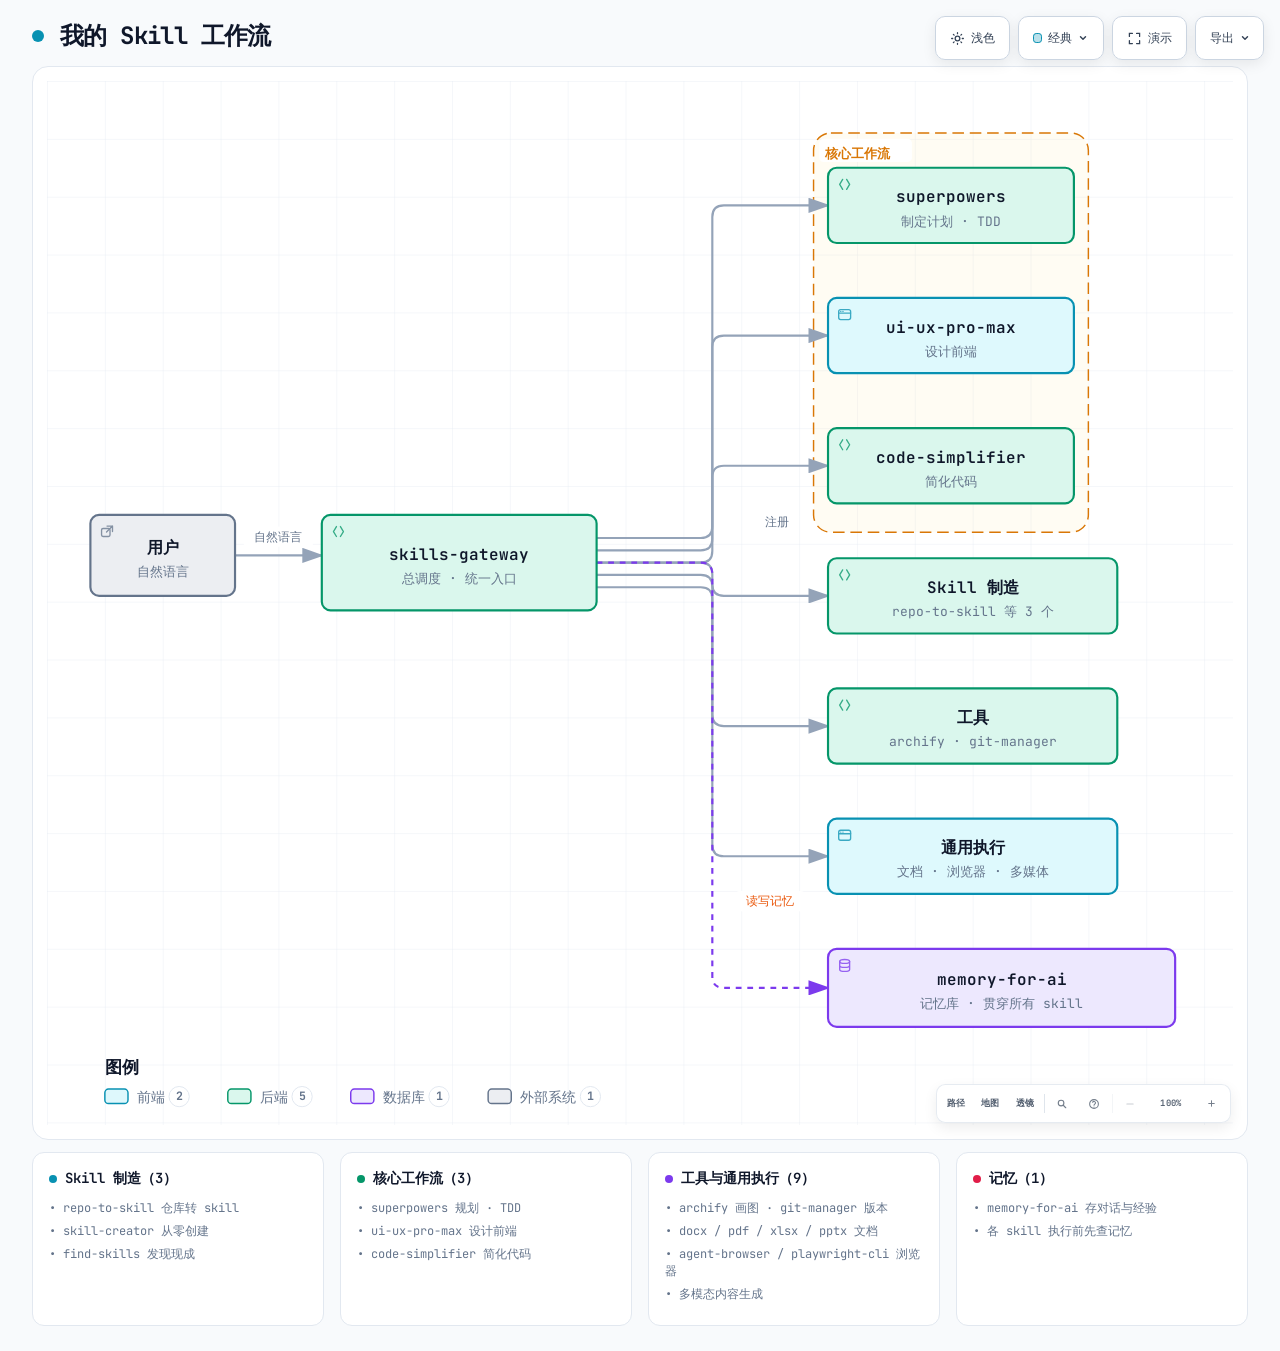
==== commit 060caba1: "rename obsidian-memory-for-ai to memory-for-ai, update github link" ====
--- a/static/diagrams/skill-workflow.html
+++ b/static/diagrams/skill-workflow.html
@@ -5138,15 +5138,15 @@
         <text data-detail="context" x="640" y="550" class="t-muted" font-size="9" text-anchor="middle">文档 · 浏览器 · 多媒体</text>
         </g>
 
-        <g id="node-obsidian" data-node-id="obsidian" data-node-label="obsidian-memory-for-ai" tabindex="0" role="button" aria-label="聚焦obsidian-memory-for-ai，记忆库 · 贯穿所有 skill, 架构组件" aria-pressed="false" data-node-kind="database" data-node-sublabel="记忆库 · 贯穿所有 skill" data-node-context="架构组件">
-          <title>obsidian-memory-for-ai · 记忆库 · 贯穿所有 skill · 架构组件</title>
+        <g id="node-obsidian" data-node-id="obsidian" data-node-label="memory-for-ai" tabindex="0" role="button" aria-label="聚焦memory-for-ai，记忆库 · 贯穿所有 skill, 架构组件" aria-pressed="false" data-node-kind="database" data-node-sublabel="记忆库 · 贯穿所有 skill" data-node-context="架构组件">
+          <title>memory-for-ai · 记忆库 · 贯穿所有 skill · 架构组件</title>
           <rect x="540" y="600" width="240" height="54" rx="6" class="c-mask"/>
           <rect x="540" y="600" width="240" height="54" rx="6" class="c-database" stroke-width="1.5"/>
           <g aria-hidden="true" data-semantic-sigil="database" class="semantic-sigil s-database" transform="translate(546 606) scale(0.6875)">
             <ellipse cx="8" cy="4" rx="5" ry="2"/>
             <path d="M3 4v8c0 1.1 2.2 2 5 2s5-.9 5-2V4M3 8c0 1.1 2.2 2 5 2s5-.9 5-2"/>
           </g>
-          <text data-node-label="" data-detail-anchor="" x="660" y="625" class="t-primary" font-size="11" font-weight="600" text-anchor="middle">obsidian-memory-for-ai</text>
+          <text data-node-label="" data-detail-anchor="" x="660" y="625" class="t-primary" font-size="11" font-weight="600" text-anchor="middle">memory-for-ai</text>
         <text data-detail="context" x="660" y="641" class="t-muted" font-size="9" text-anchor="middle">记忆库 · 贯穿所有 skill</text>
         </g>
 
@@ -5424,7 +5424,7 @@
           <h3>记忆（1）</h3>
         </div>
         <ul>
-          <li>&bull; obsidian-memory-for-ai 存对话与经验</li>
+          <li>&bull; memory-for-ai 存对话与经验</li>
           <li>&bull; 各 skill 执行前先查记忆</li>
         </ul>
       </div>
